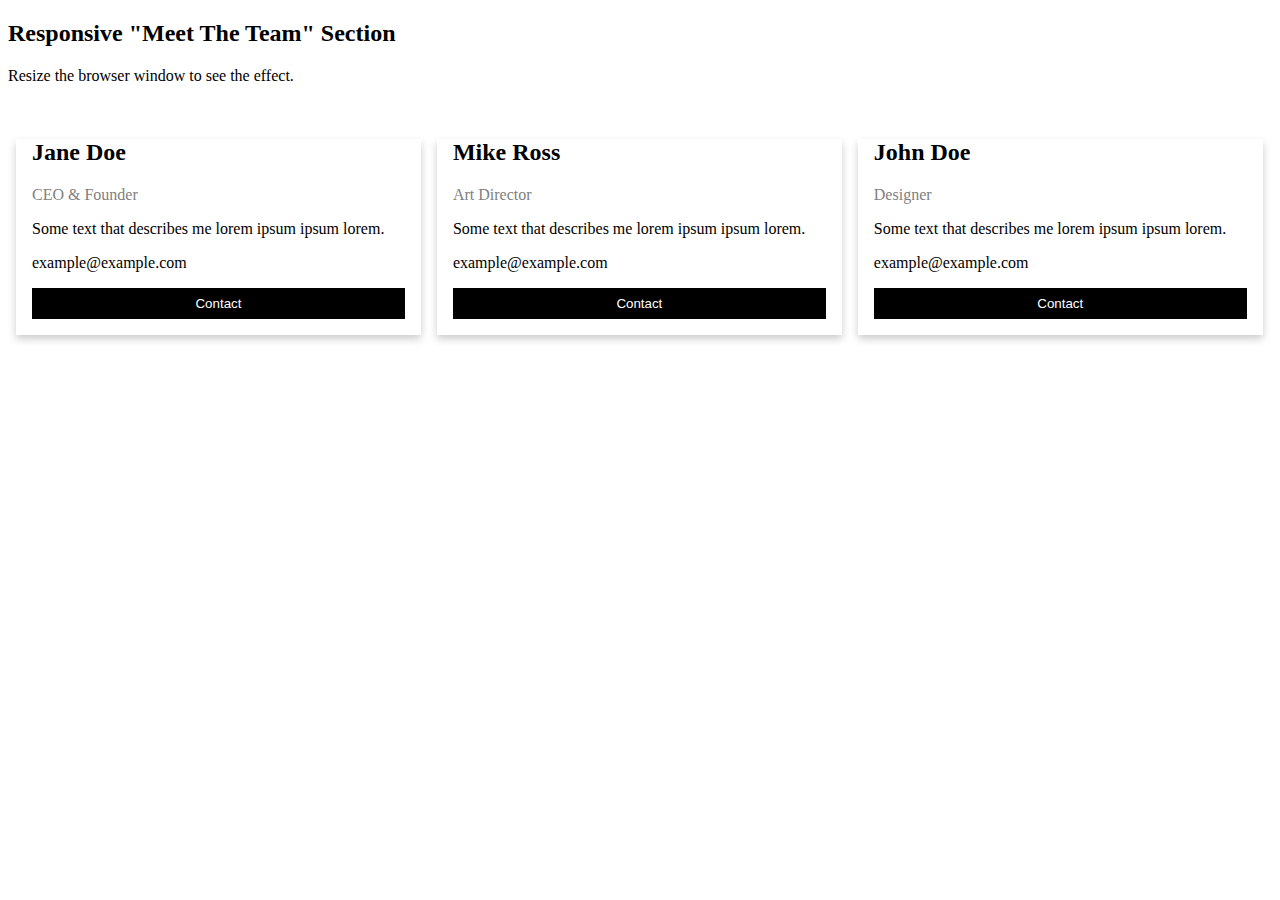
==== index.html @ ea763346 "Update index.html" ====
<!DOCTYPE html>
<html>
<head>
<meta name="viewport" content="width=device-width, initial-scale=1">
<style>
html {
  box-sizing: border-box;
}

*, *:before, *:after {
  box-sizing: inherit;
}

.column {
  float: left;
  width: 33.3%;
  margin-bottom: 16px;
  padding: 0 8px;
}

@media screen and (max-width: 650px) {
  .column {
    width: 100%;
    display: block;
  }
}

.card {
  box-shadow: 0 4px 8px 0 rgba(0, 0, 0, 0.2);
}

.container {
  padding: 0 16px;
}

.container::after, .row::after {
  content: "";
  clear: both;
  display: table;
}

.title {
  color: grey;
}

.button {
  border: none;
  outline: 0;
  display: inline-block;
  padding: 8px;
  color: white;
  background-color: #000;
  text-align: center;
  cursor: pointer;
  width: 100%;
}

.button:hover {
  background-color: #555;
}
</style>
</head>
<body>

<h2>Responsive "Meet The Team" Section</h2>
<p>Resize the browser window to see the effect.</p>
<br>

<div class="row">
  <div class="column">
    <div class="card">
      <div class="container">
        <h2>Jane Doe</h2>
        <p class="title">CEO & Founder</p>
        <p>Some text that describes me lorem ipsum ipsum lorem.</p>
        <p>example@example.com</p>
        <p><button class="button">Contact</button></p>
      </div>
    </div>
  </div>

  <div class="column">
    <div class="card">
      <div class="container">
        <h2>Mike Ross</h2>
        <p class="title">Art Director</p>
        <p>Some text that describes me lorem ipsum ipsum lorem.</p>
        <p>example@example.com</p>
        <p><button class="button">Contact</button></p>
      </div>
    </div>
  </div>
  
  <div class="column">
    <div class="card">
      <div class="container">
        <h2>John Doe</h2>
        <p class="title">Designer</p>
        <p>Some text that describes me lorem ipsum ipsum lorem.</p>
        <p>example@example.com</p>
        <p><button class="button">Contact</button></p>
      </div>
    </div>
  </div>
</div>

</body>
</html>
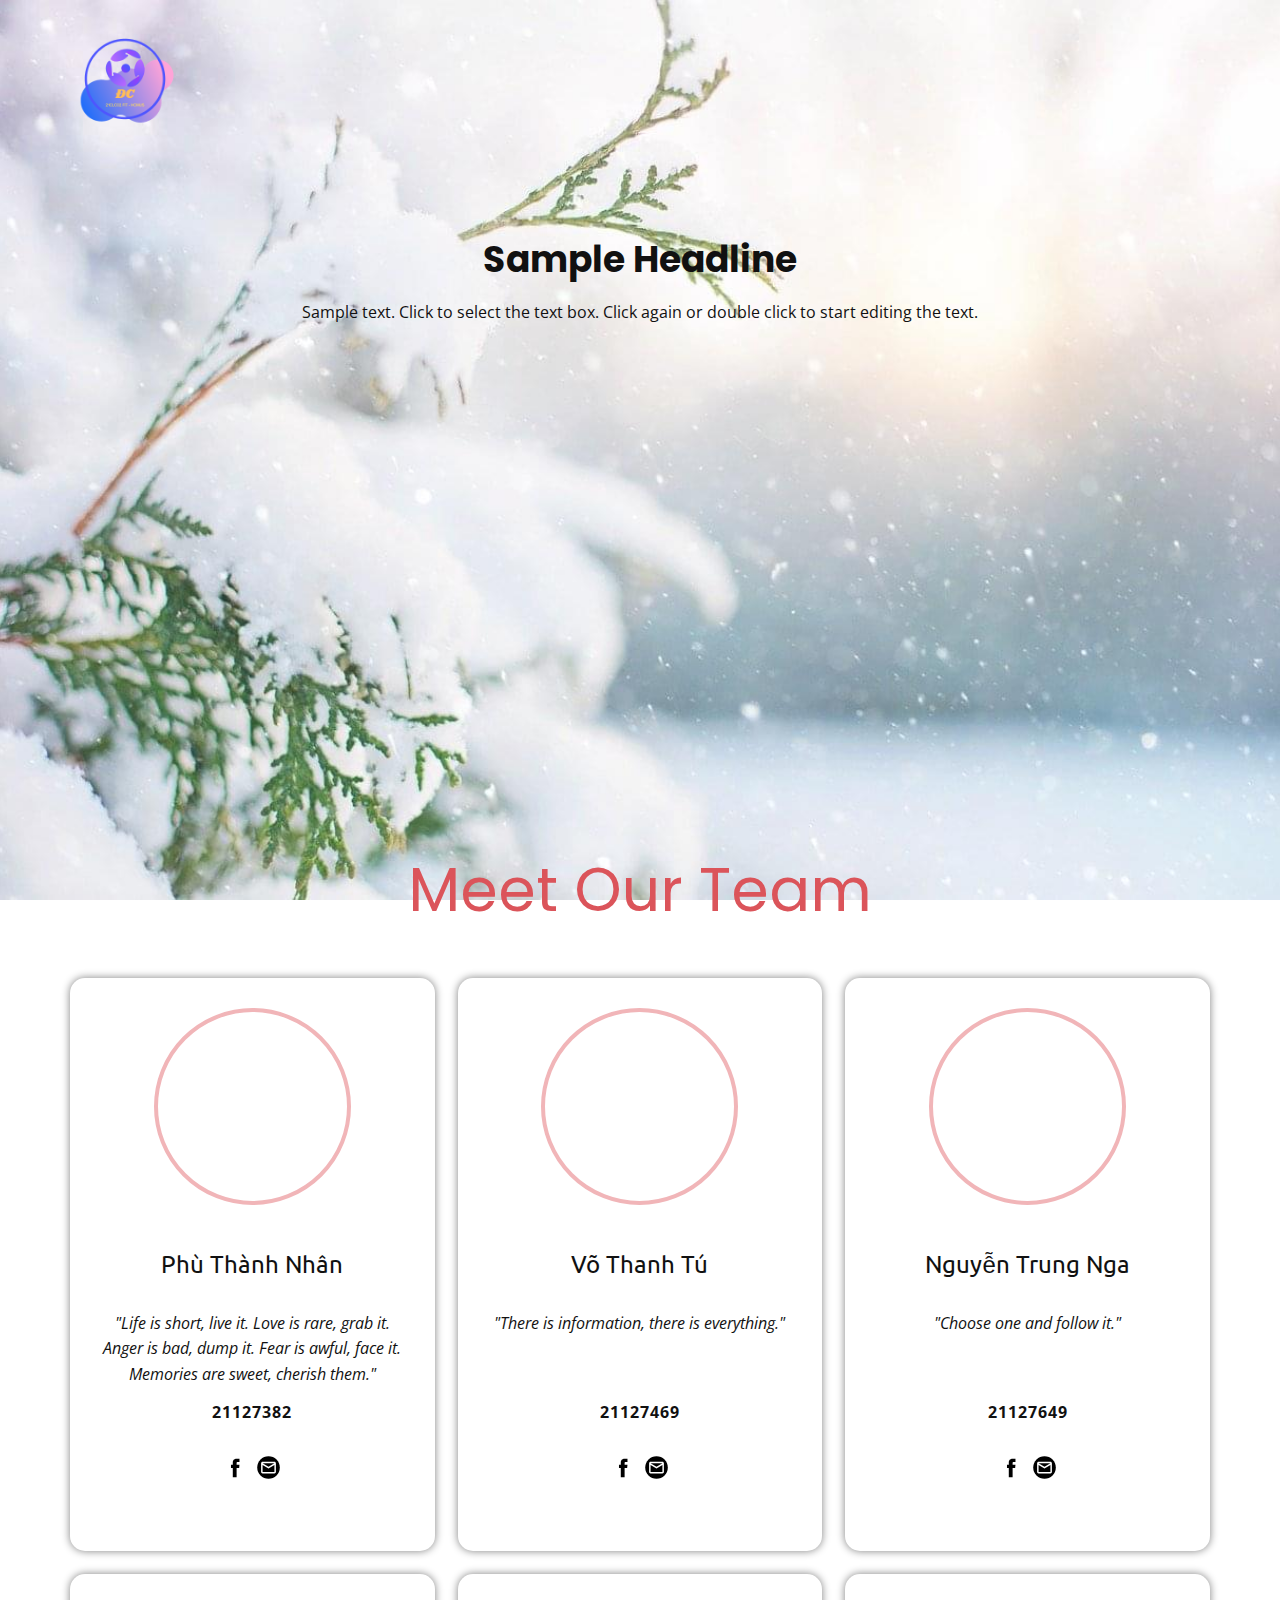
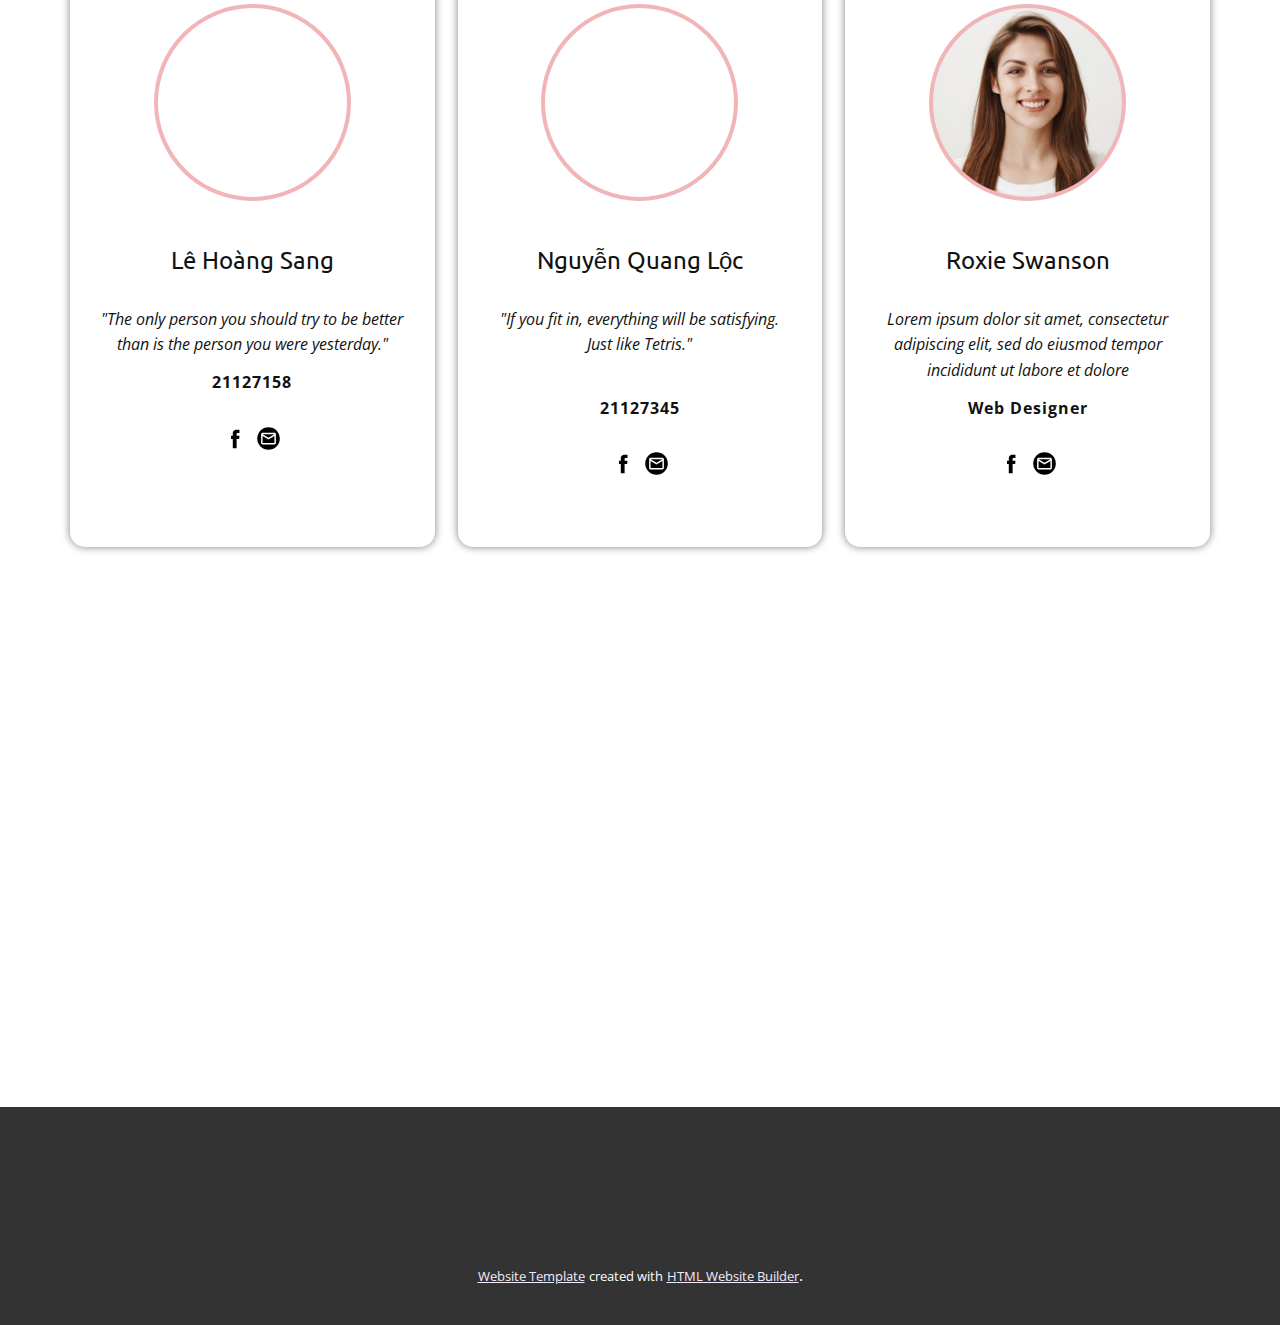
==== commit fc7b16d6: "Update index.html" ====
--- a/index.html
+++ b/index.html
@@ -1,108 +1,184 @@
 <!DOCTYPE html>
-<html>
-<head>
-<meta name="viewport" content="width=device-width, initial-scale=1">
-<style>
-html {
-  box-sizing: border-box;
-}
-
-*, *:before, *:after {
-  box-sizing: inherit;
-}
-
-.column {
-  float: left;
-  width: 33.3%;
-  margin-bottom: 16px;
-  padding: 0 8px;
-}
-
-@media screen and (max-width: 650px) {
-  .column {
-    width: 100%;
-    display: block;
-  }
-}
-
-.card {
-  box-shadow: 0 4px 8px 0 rgba(0, 0, 0, 0.2);
-}
-
-.container {
-  padding: 0 16px;
-}
-
-.container::after, .row::after {
-  content: "";
-  clear: both;
-  display: table;
-}
-
-.title {
-  color: grey;
-}
-
-.button {
-  border: none;
-  outline: 0;
-  display: inline-block;
-  padding: 8px;
-  color: white;
-  background-color: #000;
-  text-align: center;
-  cursor: pointer;
-  width: 100%;
-}
-
-.button:hover {
-  background-color: #555;
-}
-</style>
-</head>
-<body>
-
-<h2>Responsive "Meet The Team" Section</h2>
-<p>Resize the browser window to see the effect.</p>
-<br>
-
-<div class="row">
-  <div class="column">
-    <div class="card">
-      <div class="container">
-        <h2>Jane Doe</h2>
-        <p class="title">CEO & Founder</p>
-        <p>Some text that describes me lorem ipsum ipsum lorem.</p>
-        <p>example@example.com</p>
-        <p><button class="button">Contact</button></p>
+<html style="font-size: 16px;">
+  <head>
+    <meta name="viewport" content="width=device-width, initial-scale=1.0">
+    <meta charset="utf-8">
+    <meta name="keywords" content="Meet Our Team">
+    <meta name="description" content="">
+    <meta name="page_type" content="np-template-header-footer-from-plugin">
+    <title>Nhóm Đa Cảm</title>
+    <link rel="stylesheet" href="nicepage.css" media="screen">
+<link rel="stylesheet" href="Page-2.css" media="screen">
+    <script class="u-script" type="text/javascript" src="jquery-1.9.1.min.js" defer=""></script>
+    <script class="u-script" type="text/javascript" src="nicepage.js" defer=""></script>
+    <meta name="generator" content="Nicepage 4.1.6, nicepage.com">
+    <link id="u-theme-google-font" rel="stylesheet" href="https://fonts.googleapis.com/css?family=Open+Sans:300,300i,400,400i,600,600i,700,700i,800,800i|Poppins:100,100i,200,200i,300,300i,400,400i,500,500i,600,600i,700,700i,800,800i,900,900i">
+    <link id="u-page-google-font" rel="stylesheet" href="https://fonts.googleapis.com/css?family=Ubuntu:300,300i,400,400i,500,500i,700,700i">
+    
+    
+    
+    
+    <script type="application/ld+json">{
+		"@context": "http://schema.org",
+		"@type": "Organization",
+		"name": "",
+		"logo": "images/DaCamtrongsuot.png"
+}</script>
+    <meta name="theme-color" content="#803bec">
+    <meta property="og:title" content="Page 2">
+    <meta property="og:type" content="website">
+  </head>
+  <body data-home-page="https://website1104960.nicepage.io/Page-2.html?version=62737a6f-23c8-4770-828e-eab4aa3a3356" data-home-page-title="Page 2" class="u-body u-image" style="background-position: 50% 50%; background-image: url(&quot;images/g905675988dc49c404f657ac7423b55f14629bac2f06f8e1ab656ffeed93eca6e0b6860d863c056c8865836d51a71ae91281ea096c474bc6b71fc611bd835c069_1280.jpg&quot;);"><header class="u-clearfix u-header u-header" id="sec-8624"><div class="u-clearfix u-sheet u-sheet-1">
+        <a href="https://nicepage.com" class="u-image u-logo u-image-1" data-image-width="500" data-image-height="500">
+          <img src="images/DaCamtrongsuot.png" class="u-logo-image u-logo-image-1">
+        </a>
+      </div></header>
+    <section class="u-align-center u-clearfix u-section-1" id="sec-6c9a">
+      <div class="u-clearfix u-sheet u-valign-middle u-sheet-1">
+        <h2 class="u-text u-text-default u-text-1">Sample Headline</h2>
+        <p class="u-text u-text-2">Sample text. Click to select the text box. Click again or double click to start editing the text.</p>
+        <div class="u-video u-video-1">
+          <div class="embed-responsive embed-responsive-1">
+            <iframe style="position: absolute;top: 0;left: 0;width: 100%;height: 100%;" class="embed-responsive-item" src="https://www.youtube.com/embed/L-hm3S1aSnI?mute=0&amp;showinfo=0&amp;controls=0&amp;start=0" frameborder="0" allowfullscreen=""></iframe>
+          </div>
+        </div>
       </div>
-    </div>
-  </div>
-
-  <div class="column">
-    <div class="card">
-      <div class="container">
-        <h2>Mike Ross</h2>
-        <p class="title">Art Director</p>
-        <p>Some text that describes me lorem ipsum ipsum lorem.</p>
-        <p>example@example.com</p>
-        <p><button class="button">Contact</button></p>
+    </section>
+    <section class="u-align-center u-clearfix u-section-2" id="carousel_01be">
+      <div class="u-clearfix u-sheet u-sheet-1">
+        <h1 class="u-text u-text-default u-text-palette-2-base u-text-1">Meet Our Team</h1>
+        <div class="u-expanded-width u-list u-list-1">
+          <div class="u-repeater u-repeater-1">
+            <div class="u-align-center u-container-style u-list-item u-radius-15 u-repeater-item u-shape-round u-white u-list-item-1">
+              <div class="u-container-layout u-similar-container u-container-layout-1">
+                <div class="u-border-4 u-border-palette-2-light-2 u-image u-image-circle u-preserve-proportions u-image-1" alt="" data-image-width="176" data-image-height="208"></div>
+                <h4 class="u-custom-font u-font-ubuntu u-text u-text-default u-text-2">Phù Thành Nhân</h4>
+                <p class="u-text u-text-body-color u-text-3"> "Life is short, live it. Love is rare, grab it. Anger is bad, dump it. Fear is awful, face it. Memories are sweet, cherish them."</p>
+                <p class="u-text u-text-default u-text-4"> 21127382</p>
+                <div class="u-social-icons u-spacing-10 u-social-icons-1">
+                  <a class="u-social-url" title="facebook" target="_blank" href="https://www.facebook.com/nhan.phu.35912"><span class="u-icon u-social-facebook u-social-icon u-text-black u-icon-1"><svg class="u-svg-link" preserveAspectRatio="xMidYMin slice" viewBox="0 0 112 112" style=""><use xlink:href="#svg-3d33"></use></svg><svg class="u-svg-content" viewBox="0 0 112 112" x="0" y="0" id="svg-3d33"><path fill="currentColor" d="M75.5,28.8H65.4c-1.5,0-4,0.9-4,4.3v9.4h13.9l-1.5,15.8H61.4v45.1H42.8V58.3h-8.8V42.4h8.8V32.2
+c0-7.4,3.4-18.8,18.8-18.8h13.8v15.4H75.5z"></path></svg></span>
+                  </a>
+                  <a class="u-social-url" target="_blank" data-type="Email" title="Email" href="mailto:21127382@student.hcmus.edu.vn"><span class="u-icon u-social-email u-social-icon u-text-black u-icon-2"><svg class="u-svg-link" preserveAspectRatio="xMidYMin slice" viewBox="0 0 112 112" style=""><use xlink:href="#svg-8b8d"></use></svg><svg class="u-svg-content" viewBox="0 0 112 112" x="0" y="0" id="svg-8b8d"><circle fill="currentColor" cx="56.1" cy="56.1" r="55"></circle><path id="path3864" fill="#FFFFFF" d="M27.2,28h57.6c4,0,7.2,3.2,7.2,7.2l0,0v42.7c0,3.9-3.2,7.2-7.2,7.2l0,0H27.2
+	c-4,0-7.2-3.2-7.2-7.2V35.2C20,31.1,23.2,28,27.2,28 M56,52.9l28.8-17.8H27.2L56,52.9 M27.2,77.7h57.6V43.5L56,61.3L27.2,43.5V77.7z
+	"></path></svg></span>
+                  </a>
+                </div>
+              </div>
+            </div>
+            <div class="u-align-center u-container-style u-list-item u-radius-15 u-repeater-item u-shape-round u-white u-list-item-2">
+              <div class="u-container-layout u-similar-container u-container-layout-2">
+                <div class="u-border-4 u-border-palette-2-light-2 u-image u-image-circle u-preserve-proportions u-image-2" alt="" data-image-width="208" data-image-height="208"></div>
+                <h4 class="u-custom-font u-font-ubuntu u-text u-text-default u-text-5">Võ Thanh Tú</h4>
+                <p class="u-text u-text-body-color u-text-6"> "There is information, there is everything."<br>
+                  <br>
+                  <br>
+                </p>
+                <p class="u-text u-text-default u-text-7">21127469</p>
+                <div class="u-social-icons u-spacing-10 u-social-icons-2">
+                  <a class="u-social-url" title="facebook" target="_blank" href="https://www.facebook.com/thanhtuvo135"><span class="u-icon u-social-facebook u-social-icon u-text-black"><svg class="u-svg-link" preserveAspectRatio="xMidYMin slice" viewBox="0 0 112 112" style=""><use xlink:href="#svg-5f94"></use></svg><svg class="u-svg-content" viewBox="0 0 112 112" x="0" y="0" id="svg-5f94"><path fill="currentColor" d="M75.5,28.8H65.4c-1.5,0-4,0.9-4,4.3v9.4h13.9l-1.5,15.8H61.4v45.1H42.8V58.3h-8.8V42.4h8.8V32.2
+c0-7.4,3.4-18.8,18.8-18.8h13.8v15.4H75.5z"></path></svg></span>
+                  </a>
+                  <a class="u-social-url" target="_blank" data-type="Email" title="Email" href="mailto:21127469@student.hcmus.edu.vn"><span class="u-icon u-social-email u-social-icon u-text-black u-icon-4"><svg class="u-svg-link" preserveAspectRatio="xMidYMin slice" viewBox="0 0 112 112" style=""><use xlink:href="#svg-8b8d"></use></svg><svg class="u-svg-content" viewBox="0 0 112 112" x="0" y="0" id="svg-8b8d"><circle fill="currentColor" cx="56.1" cy="56.1" r="55"></circle><path id="path3864" fill="#FFFFFF" d="M27.2,28h57.6c4,0,7.2,3.2,7.2,7.2l0,0v42.7c0,3.9-3.2,7.2-7.2,7.2l0,0H27.2
+	c-4,0-7.2-3.2-7.2-7.2V35.2C20,31.1,23.2,28,27.2,28 M56,52.9l28.8-17.8H27.2L56,52.9 M27.2,77.7h57.6V43.5L56,61.3L27.2,43.5V77.7z
+	"></path></svg></span>
+                  </a>
+                </div>
+              </div>
+            </div>
+            <div class="u-align-center u-container-style u-list-item u-radius-15 u-repeater-item u-shape-round u-white u-list-item-3">
+              <div class="u-container-layout u-similar-container u-container-layout-3">
+                <div class="u-border-4 u-border-palette-2-light-2 u-image u-image-circle u-preserve-proportions u-image-3" alt="" data-image-width="208" data-image-height="208"></div>
+                <h4 class="u-custom-font u-font-ubuntu u-text u-text-default u-text-8">Nguyễn Trung Nga</h4>
+                <p class="u-text u-text-body-color u-text-9"> "Choose one and follow it."<br>
+                  <br>
+                  <br>
+                </p>
+                <p class="u-text u-text-default u-text-10"> 21127649</p>
+                <div class="u-social-icons u-spacing-10 u-social-icons-3">
+                  <a class="u-social-url" title="facebook" target="_blank" href="https://www.facebook.com/chamtrangtrennenden"><span class="u-icon u-social-facebook u-social-icon u-text-black u-icon-5"><svg class="u-svg-link" preserveAspectRatio="xMidYMin slice" viewBox="0 0 112 112" style=""><use xlink:href="#svg-465b"></use></svg><svg class="u-svg-content" viewBox="0 0 112 112" x="0" y="0" id="svg-465b"><path fill="currentColor" d="M75.5,28.8H65.4c-1.5,0-4,0.9-4,4.3v9.4h13.9l-1.5,15.8H61.4v45.1H42.8V58.3h-8.8V42.4h8.8V32.2
+c0-7.4,3.4-18.8,18.8-18.8h13.8v15.4H75.5z"></path></svg></span>
+                  </a>
+                  <a class="u-social-url" target="_blank" data-type="Email" title="Email" href="mailto:21127649@student.hcmus.edu.vn"><span class="u-icon u-social-email u-social-icon u-text-black u-icon-6"><svg class="u-svg-link" preserveAspectRatio="xMidYMin slice" viewBox="0 0 112 112" style=""><use xlink:href="#svg-8b8d"></use></svg><svg class="u-svg-content" viewBox="0 0 112 112" x="0" y="0" id="svg-8b8d"><circle fill="currentColor" cx="56.1" cy="56.1" r="55"></circle><path id="path3864" fill="#FFFFFF" d="M27.2,28h57.6c4,0,7.2,3.2,7.2,7.2l0,0v42.7c0,3.9-3.2,7.2-7.2,7.2l0,0H27.2
+	c-4,0-7.2-3.2-7.2-7.2V35.2C20,31.1,23.2,28,27.2,28 M56,52.9l28.8-17.8H27.2L56,52.9 M27.2,77.7h57.6V43.5L56,61.3L27.2,43.5V77.7z
+	"></path></svg></span>
+                  </a>
+                </div>
+              </div>
+            </div>
+            <div class="u-align-center u-container-style u-list-item u-radius-15 u-repeater-item u-shape-round u-white u-list-item-4">
+              <div class="u-container-layout u-similar-container u-container-layout-4">
+                <div class="u-border-4 u-border-palette-2-light-2 u-image u-image-circle u-preserve-proportions u-image-4" alt="" data-image-width="3507" data-image-height="5260"></div>
+                <h4 class="u-custom-font u-font-ubuntu u-text u-text-default u-text-11">Lê Hoàng Sang</h4>
+                <p class="u-text u-text-body-color u-text-12"> "The only person you should try to be better than is the person you were yesterday."</p>
+                <p class="u-text u-text-default u-text-13"> 21127158</p>
+                <div class="u-social-icons u-spacing-10 u-social-icons-4">
+                  <a class="u-social-url" title="facebook" target="_blank" href="https://www.facebook.com/lhs.64"><span class="u-icon u-social-facebook u-social-icon u-text-black u-icon-7"><svg class="u-svg-link" preserveAspectRatio="xMidYMin slice" viewBox="0 0 112 112" style=""><use xlink:href="#svg-2437"></use></svg><svg class="u-svg-content" viewBox="0 0 112 112" x="0" y="0" id="svg-2437"><path fill="currentColor" d="M75.5,28.8H65.4c-1.5,0-4,0.9-4,4.3v9.4h13.9l-1.5,15.8H61.4v45.1H42.8V58.3h-8.8V42.4h8.8V32.2
+c0-7.4,3.4-18.8,18.8-18.8h13.8v15.4H75.5z"></path></svg></span>
+                  </a>
+                  <a class="u-social-url" target="_blank" data-type="Email" title="Email" href="mailto:21127158@student.hcmus.edu.vn"><span class="u-icon u-social-email u-social-icon u-text-black u-icon-8"><svg class="u-svg-link" preserveAspectRatio="xMidYMin slice" viewBox="0 0 112 112" style=""><use xlink:href="#svg-8b8d"></use></svg><svg class="u-svg-content" viewBox="0 0 112 112" x="0" y="0" id="svg-8b8d"><circle fill="currentColor" cx="56.1" cy="56.1" r="55"></circle><path id="path3864" fill="#FFFFFF" d="M27.2,28h57.6c4,0,7.2,3.2,7.2,7.2l0,0v42.7c0,3.9-3.2,7.2-7.2,7.2l0,0H27.2
+	c-4,0-7.2-3.2-7.2-7.2V35.2C20,31.1,23.2,28,27.2,28 M56,52.9l28.8-17.8H27.2L56,52.9 M27.2,77.7h57.6V43.5L56,61.3L27.2,43.5V77.7z
+	"></path></svg></span>
+                  </a>
+                </div>
+              </div>
+            </div>
+            <div class="u-align-center u-container-style u-list-item u-radius-15 u-repeater-item u-shape-round u-white u-list-item-5">
+              <div class="u-container-layout u-similar-container u-container-layout-5">
+                <div class="u-border-4 u-border-palette-2-light-2 u-image u-image-circle u-preserve-proportions u-image-5" alt="" data-image-width="208" data-image-height="208"></div>
+                <h4 class="u-custom-font u-font-ubuntu u-text u-text-default u-text-14">Nguyễn Quang Lộc</h4>
+                <p class="u-text u-text-body-color u-text-15"> "If you fit in, everything will be satisfying. Just like Tetris."<br>
+                  <br>
+                </p>
+                <p class="u-text u-text-default u-text-16"> 21127345</p>
+                <div class="u-social-icons u-spacing-10 u-social-icons-5">
+                  <a class="u-social-url" title="facebook" target="_blank" href="https://www.facebook.com/profile.php?id=100008069742162"><span class="u-icon u-social-facebook u-social-icon u-text-black u-icon-9"><svg class="u-svg-link" preserveAspectRatio="xMidYMin slice" viewBox="0 0 112 112" style=""><use xlink:href="#svg-2437"></use></svg><svg class="u-svg-content" viewBox="0 0 112 112" x="0" y="0" id="svg-2437"><path fill="currentColor" d="M75.5,28.8H65.4c-1.5,0-4,0.9-4,4.3v9.4h13.9l-1.5,15.8H61.4v45.1H42.8V58.3h-8.8V42.4h8.8V32.2
+c0-7.4,3.4-18.8,18.8-18.8h13.8v15.4H75.5z"></path></svg></span>
+                  </a>
+                  <a class="u-social-url" target="_blank" data-type="Email" title="Email" href="mailto:21127345@student.hcmus.edu.vn"><span class="u-icon u-social-email u-social-icon u-text-black u-icon-10"><svg class="u-svg-link" preserveAspectRatio="xMidYMin slice" viewBox="0 0 112 112" style=""><use xlink:href="#svg-8b8d"></use></svg><svg class="u-svg-content" viewBox="0 0 112 112" x="0" y="0" id="svg-8b8d"><circle fill="currentColor" cx="56.1" cy="56.1" r="55"></circle><path id="path3864" fill="#FFFFFF" d="M27.2,28h57.6c4,0,7.2,3.2,7.2,7.2l0,0v42.7c0,3.9-3.2,7.2-7.2,7.2l0,0H27.2
+	c-4,0-7.2-3.2-7.2-7.2V35.2C20,31.1,23.2,28,27.2,28 M56,52.9l28.8-17.8H27.2L56,52.9 M27.2,77.7h57.6V43.5L56,61.3L27.2,43.5V77.7z
+	"></path></svg></span>
+                  </a>
+                </div>
+              </div>
+            </div>
+            <div class="u-align-center u-container-style u-list-item u-radius-15 u-repeater-item u-shape-round u-white u-list-item-6">
+              <div class="u-container-layout u-similar-container u-container-layout-6">
+                <div class="u-border-4 u-border-palette-2-light-2 u-image u-image-circle u-preserve-proportions u-image-6" alt="" data-image-width="626" data-image-height="417"></div>
+                <h4 class="u-custom-font u-font-ubuntu u-text u-text-default u-text-17"> Roxie Swanson</h4>
+                <p class="u-text u-text-body-color u-text-18">Lorem ipsum dolor sit amet, consectetur adipiscing elit, sed do eiusmod tempor incididunt ut labore et dolore</p>
+                <p class="u-text u-text-default u-text-19">Web Designer</p>
+                <div class="u-social-icons u-spacing-10 u-social-icons-6">
+                  <a class="u-social-url" title="facebook" target="_blank" href="https://facebook.com/name"><span class="u-icon u-social-facebook u-social-icon u-text-black u-icon-11"><svg class="u-svg-link" preserveAspectRatio="xMidYMin slice" viewBox="0 0 112 112" style=""><use xlink:href="#svg-2437"></use></svg><svg class="u-svg-content" viewBox="0 0 112 112" x="0" y="0" id="svg-2437"><path fill="currentColor" d="M75.5,28.8H65.4c-1.5,0-4,0.9-4,4.3v9.4h13.9l-1.5,15.8H61.4v45.1H42.8V58.3h-8.8V42.4h8.8V32.2
+c0-7.4,3.4-18.8,18.8-18.8h13.8v15.4H75.5z"></path></svg></span>
+                  </a>
+                  <a class="u-social-url" target="_blank" data-type="Email" title="Email" href=""><span class="u-icon u-social-email u-social-icon u-text-black u-icon-12"><svg class="u-svg-link" preserveAspectRatio="xMidYMin slice" viewBox="0 0 112 112" style=""><use xlink:href="#svg-8b8d"></use></svg><svg class="u-svg-content" viewBox="0 0 112 112" x="0" y="0" id="svg-8b8d"><circle fill="currentColor" cx="56.1" cy="56.1" r="55"></circle><path id="path3864" fill="#FFFFFF" d="M27.2,28h57.6c4,0,7.2,3.2,7.2,7.2l0,0v42.7c0,3.9-3.2,7.2-7.2,7.2l0,0H27.2
+	c-4,0-7.2-3.2-7.2-7.2V35.2C20,31.1,23.2,28,27.2,28 M56,52.9l28.8-17.8H27.2L56,52.9 M27.2,77.7h57.6V43.5L56,61.3L27.2,43.5V77.7z
+	"></path></svg></span>
+                  </a>
+                </div>
+              </div>
+            </div>
+          </div>
+        </div>
       </div>
-    </div>
-  </div>
-  
-  <div class="column">
-    <div class="card">
-      <div class="container">
-        <h2>John Doe</h2>
-        <p class="title">Designer</p>
-        <p>Some text that describes me lorem ipsum ipsum lorem.</p>
-        <p>example@example.com</p>
-        <p><button class="button">Contact</button></p>
-      </div>
-    </div>
-  </div>
-</div>
-
-</body>
-</html>
+    </section>
+    <section class="u-clearfix u-section-3" id="sec-a55c">
+      <div class="u-clearfix u-sheet u-sheet-1"></div>
+    </section>
+    
+    
+    <footer class="u-align-center u-clearfix u-footer u-grey-80 u-footer" id="sec-a418"><div class="u-align-left u-clearfix u-sheet u-sheet-1"></div></footer>
+    <section class="u-backlink u-clearfix u-grey-80">
+      <a class="u-link" href="https://nicepage.com/website-templates" target="_blank">
+        <span>Website Template</span>
+      </a>
+      <p class="u-text">
+        <span>created with</span>
+      </p>
+      <a class="u-link" href="https://nicepage.com/html-website-builder" target="_blank">
+        <span>HTML Website Builder</span>
+      </a>. 
+    </section>
+  </body>
+</html>--- a/nicepage.css
+++ b/nicepage.css
@@ -0,0 +1,35437 @@
+/*begin-commonstyles library*//*!
+ * froala_editor v4.0.6 (https://www.froala.com/wysiwyg-editor)
+ * License https://froala.com/wysiwyg-editor/terms/
+ * Copyright 2014-2021 Froala Labs
+ */
+
+.fr-clearfix::after {
+  clear: both;
+  display: block;
+  content: "";
+  height: 0; }
+
+.fr-hide-by-clipping {
+  position: absolute;
+  width: 1px;
+  height: 1px;
+  padding: 0;
+  margin: -1px;
+  overflow: hidden;
+  clip: rect(0, 0, 0, 0);
+  border: 0; }
+
+.fr-view img.fr-rounded, .fr-view .fr-img-caption.fr-rounded img {
+  border-radius: 10px;
+  -moz-border-radius: 10px;
+  -webkit-border-radius: 10px;
+  -moz-background-clip: padding;
+  -webkit-background-clip: padding-box;
+  background-clip: padding-box; }
+
+.fr-view img.fr-shadow, .fr-view .fr-img-caption.fr-shadow img {
+  -webkit-box-shadow: 10px 10px 5px 0px #cccccc;
+  -moz-box-shadow: 10px 10px 5px 0px #cccccc;
+  box-shadow: 10px 10px 5px 0px #cccccc; }
+
+.fr-view img.fr-bordered, .fr-view .fr-img-caption.fr-bordered img {
+  border: solid 5px #CCC; }
+
+.fr-view img.fr-bordered {
+  -webkit-box-sizing: content-box;
+  -moz-box-sizing: content-box;
+  box-sizing: content-box; }
+
+.fr-view .fr-img-caption.fr-bordered img {
+  -webkit-box-sizing: border-box;
+  -moz-box-sizing: border-box;
+  box-sizing: border-box; }
+
+.fr-view {
+  word-wrap: break-word; }
+  .fr-view span[style~="color:"] a {
+    color: inherit; }
+  .fr-view strong {
+    font-weight: 700; }
+  .fr-view table[border='0'] td:not([class]), .fr-view table[border='0'] th:not([class]), .fr-view table[border='0'] td[class=""], .fr-view table[border='0'] th[class=""] {
+    border-width: 0px; }
+  .fr-view table {
+    border: none;
+    border-collapse: collapse;
+    empty-cells: show;
+    max-width: 100%; }
+    .fr-view table td {
+      min-width: 5px; }
+    .fr-view table.fr-dashed-borders td, .fr-view table.fr-dashed-borders th {
+      border-style: dashed; }
+    .fr-view table.fr-alternate-rows tbody tr:nth-child(2n) {
+      background: whitesmoke; }
+    .fr-view table td, .fr-view table th {
+      border: 1px solid #DDD; }
+      .fr-view table td:empty, .fr-view table th:empty {
+        height: 20px; }
+      .fr-view table td.fr-highlighted, .fr-view table th.fr-highlighted {
+        border: 1px double red; }
+      .fr-view table td.fr-thick, .fr-view table th.fr-thick {
+        border-width: 2px; }
+    .fr-view table th {
+      background: #ececec; }
+  .fr-view hr {
+    clear: both;
+    user-select: none;
+    -o-user-select: none;
+    -moz-user-select: none;
+    -khtml-user-select: none;
+    -webkit-user-select: none;
+    -ms-user-select: none;
+    break-after: always;
+    page-break-after: always; }
+  .fr-view .fr-file {
+    position: relative; }
+    .fr-view .fr-file::after {
+      position: relative;
+      content: "\1F4CE";
+      font-weight: normal; }
+  .fr-view pre {
+    white-space: pre-wrap;
+    word-wrap: break-word;
+    overflow: visible; }
+/*  .fr-view[dir="rtl"] blockquote {
+    border-left: none;
+    border-right: solid 2px #5E35B1;
+    margin-right: 0;
+    padding-right: 5px;
+    padding-left: 0; }
+    .fr-view[dir="rtl"] blockquote blockquote {
+      border-color: #00BCD4; }
+      .fr-view[dir="rtl"] blockquote blockquote blockquote {
+        border-color: #43A047; }
+  .fr-view blockquote {
+    border-left: solid 2px #5E35B1;
+    margin-left: 0;
+    padding-left: 5px;
+    color: #5E35B1; }
+    .fr-view blockquote blockquote {
+      border-color: #00BCD4;
+      color: #00BCD4; }
+      .fr-view blockquote blockquote blockquote {
+        border-color: #43A047;
+        color: #43A047; } */
+  .fr-view span.fr-emoticon {
+    font-weight: normal;
+    font-family: "Apple Color Emoji","Segoe UI Emoji","NotoColorEmoji","Segoe UI Symbol","Android Emoji","EmojiSymbols";
+    display: inline;
+    line-height: 0; }
+    .fr-view span.fr-emoticon.fr-emoticon-img {
+      background-repeat: no-repeat !important;
+      font-size: inherit;
+      height: 1em;
+      width: 1em;
+      min-height: 20px;
+      min-width: 20px;
+      display: inline-block;
+      margin: -.1em .1em .1em;
+      line-height: 1;
+      vertical-align: middle; }
+  .fr-view .fr-text-gray {
+    color: #AAA !important; }
+  .fr-view .fr-text-bordered {
+    border-top: solid 1px #222;
+    border-bottom: solid 1px #222;
+    padding: 10px 0; }
+  .fr-view .fr-text-spaced {
+    letter-spacing: 1px; }
+  .fr-view .fr-text-uppercase {
+    text-transform: uppercase; }
+  .fr-view .fr-class-highlighted {
+    background-color: #ffff00; }
+  .fr-view .fr-class-code {
+    border-color: #cccccc;
+    border-radius: 2px;
+    -moz-border-radius: 2px;
+    -webkit-border-radius: 2px;
+    -moz-background-clip: padding;
+    -webkit-background-clip: padding-box;
+    background-clip: padding-box;
+    background: #f5f5f5;
+    padding: 10px;
+    font-family: "Courier New", Courier, monospace; }
+  .fr-view .fr-class-transparency {
+    opacity: 0.5; }
+  .fr-view img {
+    position: relative;
+    max-width: 100%; }
+    .fr-view img.fr-dib {
+      margin: 10px auto;
+      display: block;
+      float: none;
+      vertical-align: top; }
+      .fr-view img.fr-dib.fr-fil {
+        margin-left: 0;
+        text-align: left; }
+      .fr-view img.fr-dib.fr-fir {
+        margin-right: 0;
+        text-align: right; }
+    .fr-view img.fr-dii {
+      display: inline-block;
+      float: none;
+      vertical-align: bottom;
+      margin-left: 5px;
+      margin-right: 5px;
+      max-width: calc(100% - (2 * 5px)); }
+      .fr-view img.fr-dii.fr-fil {
+        float: left;
+        margin: 10px 15px 10px 0;
+        max-width: calc(100% - 5px); }
+      .fr-view img.fr-dii.fr-fir {
+        float: right;
+        margin: 10px 0 10px 15px;
+        max-width: calc(100% - 5px); }
+  .fr-view span.fr-img-caption {
+    position: relative;
+    max-width: 100%; }
+    .fr-view span.fr-img-caption.fr-dib {
+      margin: 5px auto;
+      display: block;
+      float: none;
+      vertical-align: top; }
+      .fr-view span.fr-img-caption.fr-dib.fr-fil {
+        margin-left: 0;
+        text-align: left; }
+      .fr-view span.fr-img-caption.fr-dib.fr-fir {
+        margin-right: 0;
+        text-align: right; }
+    .fr-view span.fr-img-caption.fr-dii {
+      display: inline-block;
+      float: none;
+      vertical-align: bottom;
+      margin-left: 5px;
+      margin-right: 5px;
+      max-width: calc(100% - (2 * 5px)); }
+      .fr-view span.fr-img-caption.fr-dii.fr-fil {
+        float: left;
+        margin: 5px 5px 5px 0;
+        max-width: calc(100% - 5px); }
+      .fr-view span.fr-img-caption.fr-dii.fr-fir {
+        float: right;
+        margin: 5px 0 5px 5px;
+        max-width: calc(100% - 5px); }
+  .fr-view .fr-video {
+    text-align: center;
+    position: relative; }
+    .fr-view .fr-video.fr-rv {
+      padding-bottom: 56.25%;
+      padding-top: 30px;
+      height: 0;
+      overflow: hidden; }
+      .fr-view .fr-video.fr-rv > iframe, .fr-view .fr-video.fr-rv object, .fr-view .fr-video.fr-rv embed {
+        position: absolute !important;
+        top: 0;
+        left: 0;
+        width: 100%;
+        height: 100%; }
+    .fr-view .fr-video > * {
+      -webkit-box-sizing: content-box;
+      -moz-box-sizing: content-box;
+      box-sizing: content-box;
+      max-width: 100%;
+      border: none; }
+    .fr-view .fr-video.fr-dvb {
+      display: block;
+      clear: both; }
+      .fr-view .fr-video.fr-dvb.fr-fvl {
+        text-align: left; }
+      .fr-view .fr-video.fr-dvb.fr-fvr {
+        text-align: right; }
+    .fr-view .fr-video.fr-dvi {
+      display: inline-block; }
+      .fr-view .fr-video.fr-dvi.fr-fvl {
+        float: left; }
+      .fr-view .fr-video.fr-dvi.fr-fvr {
+        float: right; }
+  .fr-view a.fr-strong {
+    font-weight: 700; }
+  .fr-view a.fr-green {
+    color: green; }
+  .fr-view .fr-img-caption {
+    text-align: center; }
+    .fr-view .fr-img-caption .fr-img-wrap {
+      padding: 0;
+      margin: auto;
+      text-align: center;
+      width: 100%; }
+      .fr-view .fr-img-caption .fr-img-wrap a {
+        display: block; }
+      .fr-view .fr-img-caption .fr-img-wrap img {
+        display: block;
+        margin: auto;
+        width: 100%; }
+      .fr-view .fr-img-caption .fr-img-wrap > span {
+        margin: auto;
+        display: block;
+        padding: 5px 5px 10px;
+        font-size: 14px;
+        font-weight: initial;
+        -webkit-box-sizing: border-box;
+        -moz-box-sizing: border-box;
+        box-sizing: border-box;
+        -webkit-opacity: 0.9;
+        -moz-opacity: 0.9;
+        opacity: 0.9;
+        -ms-filter: "progid:DXImageTransform.Microsoft.Alpha(Opacity=0)";
+        width: 100%;
+        text-align: center; }
+  .fr-view button.fr-rounded, .fr-view input.fr-rounded, .fr-view textarea.fr-rounded {
+    border-radius: 10px;
+    -moz-border-radius: 10px;
+    -webkit-border-radius: 10px;
+    -moz-background-clip: padding;
+    -webkit-background-clip: padding-box;
+    background-clip: padding-box; }
+  .fr-view button.fr-large, .fr-view input.fr-large, .fr-view textarea.fr-large {
+    font-size: 24px; }
+
+/**
+ * Image style.
+ */
+a.fr-view.fr-strong {
+  font-weight: 700; }
+a.fr-view.fr-green {
+  color: green; }
+
+/**
+ * Link style.
+ */
+img.fr-view {
+  position: relative;
+  max-width: 100%; }
+  img.fr-view.fr-dib {
+    margin: 5px auto;
+    display: block;
+    float: none;
+    vertical-align: top; }
+    img.fr-view.fr-dib.fr-fil {
+      margin-left: 0;
+      text-align: left; }
+    img.fr-view.fr-dib.fr-fir {
+      margin-right: 0;
+      text-align: right; }
+  img.fr-view.fr-dii {
+    display: inline-block;
+    float: none;
+    vertical-align: bottom;
+    margin-left: 5px;
+    margin-right: 5px;
+    max-width: calc(100% - (2 * 5px)); }
+    img.fr-view.fr-dii.fr-fil {
+      float: left;
+      margin: 5px 5px 5px 0;
+      max-width: calc(100% - 5px); }
+    img.fr-view.fr-dii.fr-fir {
+      float: right;
+      margin: 5px 0 5px 5px;
+      max-width: calc(100% - 5px); }
+
+span.fr-img-caption.fr-view {
+  position: relative;
+  max-width: 100%; }
+  span.fr-img-caption.fr-view.fr-dib {
+    margin: 5px auto;
+    display: block;
+    float: none;
+    vertical-align: top; }
+    span.fr-img-caption.fr-view.fr-dib.fr-fil {
+      margin-left: 0;
+      text-align: left; }
+    span.fr-img-caption.fr-view.fr-dib.fr-fir {
+      margin-right: 0;
+      text-align: right; }
+  span.fr-img-caption.fr-view.fr-dii {
+    display: inline-block;
+    float: none;
+    vertical-align: bottom;
+    margin-left: 5px;
+    margin-right: 5px;
+    max-width: calc(100% - (2 * 5px)); }
+    span.fr-img-caption.fr-view.fr-dii.fr-fil {
+      float: left;
+      margin: 5px 5px 5px 0;
+      max-width: calc(100% - 5px); }
+    span.fr-img-caption.fr-view.fr-dii.fr-fir {
+      float: right;
+      margin: 5px 0 5px 5px;
+      max-width: calc(100% - 5px); }
+/*end-commonstyles library*//*begin-commonstyles library*/@charset "UTF-8";
+
+/*!
+ * animate.css -http://daneden.me/animate
+ * Version - 3.7.0
+ * Licensed under the MIT license - http://opensource.org/licenses/MIT
+ *
+ * Copyright (c) 2018 Daniel Eden
+ */
+
+@-webkit-keyframes bounce {
+  from,
+  20%,
+  53%,
+  80%,
+  to {
+    -webkit-animation-timing-function: cubic-bezier(0.215, 0.61, 0.355, 1);
+    animation-timing-function: cubic-bezier(0.215, 0.61, 0.355, 1);
+    -webkit-transform: translate3d(0, 0, 0);
+    transform: translate3d(0, 0, 0);
+  }
+
+  40%,
+  43% {
+    -webkit-animation-timing-function: cubic-bezier(0.755, 0.05, 0.855, 0.06);
+    animation-timing-function: cubic-bezier(0.755, 0.05, 0.855, 0.06);
+    -webkit-transform: translate3d(0, -30px, 0);
+    transform: translate3d(0, -30px, 0);
+  }
+
+  70% {
+    -webkit-animation-timing-function: cubic-bezier(0.755, 0.05, 0.855, 0.06);
+    animation-timing-function: cubic-bezier(0.755, 0.05, 0.855, 0.06);
+    -webkit-transform: translate3d(0, -15px, 0);
+    transform: translate3d(0, -15px, 0);
+  }
+
+  90% {
+    -webkit-transform: translate3d(0, -4px, 0);
+    transform: translate3d(0, -4px, 0);
+  }
+}
+
+@keyframes bounce {
+  from,
+  20%,
+  53%,
+  80%,
+  to {
+    -webkit-animation-timing-function: cubic-bezier(0.215, 0.61, 0.355, 1);
+    animation-timing-function: cubic-bezier(0.215, 0.61, 0.355, 1);
+    -webkit-transform: translate3d(0, 0, 0);
+    transform: translate3d(0, 0, 0);
+  }
+
+  40%,
+  43% {
+    -webkit-animation-timing-function: cubic-bezier(0.755, 0.05, 0.855, 0.06);
+    animation-timing-function: cubic-bezier(0.755, 0.05, 0.855, 0.06);
+    -webkit-transform: translate3d(0, -30px, 0);
+    transform: translate3d(0, -30px, 0);
+  }
+
+  70% {
+    -webkit-animation-timing-function: cubic-bezier(0.755, 0.05, 0.855, 0.06);
+    animation-timing-function: cubic-bezier(0.755, 0.05, 0.855, 0.06);
+    -webkit-transform: translate3d(0, -15px, 0);
+    transform: translate3d(0, -15px, 0);
+  }
+
+  90% {
+    -webkit-transform: translate3d(0, -4px, 0);
+    transform: translate3d(0, -4px, 0);
+  }
+}
+
+.bounce {
+  -webkit-animation-name: bounce;
+  animation-name: bounce;
+  -webkit-transform-origin: center bottom;
+  transform-origin: center bottom;
+}
+
+@-webkit-keyframes flash {
+  from,
+  50%,
+  to {
+    opacity: 1;
+  }
+
+  25%,
+  75% {
+    opacity: 0;
+  }
+}
+
+@keyframes flash {
+  from,
+  50%,
+  to {
+    opacity: 1;
+  }
+
+  25%,
+  75% {
+    opacity: 0;
+  }
+}
+
+.flash {
+  -webkit-animation-name: flash;
+  animation-name: flash;
+}
+
+/* originally authored by Nick Pettit - https://github.com/nickpettit/glide */
+
+@-webkit-keyframes pulse {
+  from {
+    -webkit-transform: scale3d(1, 1, 1);
+    transform: scale3d(1, 1, 1);
+  }
+
+  50% {
+    -webkit-transform: scale3d(1.05, 1.05, 1.05);
+    transform: scale3d(1.05, 1.05, 1.05);
+  }
+
+  to {
+    -webkit-transform: scale3d(1, 1, 1);
+    transform: scale3d(1, 1, 1);
+  }
+}
+
+@keyframes pulse {
+  from {
+    -webkit-transform: scale3d(1, 1, 1);
+    transform: scale3d(1, 1, 1);
+  }
+
+  50% {
+    -webkit-transform: scale3d(1.05, 1.05, 1.05);
+    transform: scale3d(1.05, 1.05, 1.05);
+  }
+
+  to {
+    -webkit-transform: scale3d(1, 1, 1);
+    transform: scale3d(1, 1, 1);
+  }
+}
+
+.pulse {
+  -webkit-animation-name: pulse;
+  animation-name: pulse;
+}
+
+@-webkit-keyframes rubberBand {
+  from {
+    -webkit-transform: scale3d(1, 1, 1);
+    transform: scale3d(1, 1, 1);
+  }
+
+  30% {
+    -webkit-transform: scale3d(1.25, 0.75, 1);
+    transform: scale3d(1.25, 0.75, 1);
+  }
+
+  40% {
+    -webkit-transform: scale3d(0.75, 1.25, 1);
+    transform: scale3d(0.75, 1.25, 1);
+  }
+
+  50% {
+    -webkit-transform: scale3d(1.15, 0.85, 1);
+    transform: scale3d(1.15, 0.85, 1);
+  }
+
+  65% {
+    -webkit-transform: scale3d(0.95, 1.05, 1);
+    transform: scale3d(0.95, 1.05, 1);
+  }
+
+  75% {
+    -webkit-transform: scale3d(1.05, 0.95, 1);
+    transform: scale3d(1.05, 0.95, 1);
+  }
+
+  to {
+    -webkit-transform: scale3d(1, 1, 1);
+    transform: scale3d(1, 1, 1);
+  }
+}
+
+@keyframes rubberBand {
+  from {
+    -webkit-transform: scale3d(1, 1, 1);
+    transform: scale3d(1, 1, 1);
+  }
+
+  30% {
+    -webkit-transform: scale3d(1.25, 0.75, 1);
+    transform: scale3d(1.25, 0.75, 1);
+  }
+
+  40% {
+    -webkit-transform: scale3d(0.75, 1.25, 1);
+    transform: scale3d(0.75, 1.25, 1);
+  }
+
+  50% {
+    -webkit-transform: scale3d(1.15, 0.85, 1);
+    transform: scale3d(1.15, 0.85, 1);
+  }
+
+  65% {
+    -webkit-transform: scale3d(0.95, 1.05, 1);
+    transform: scale3d(0.95, 1.05, 1);
+  }
+
+  75% {
+    -webkit-transform: scale3d(1.05, 0.95, 1);
+    transform: scale3d(1.05, 0.95, 1);
+  }
+
+  to {
+    -webkit-transform: scale3d(1, 1, 1);
+    transform: scale3d(1, 1, 1);
+  }
+}
+
+.rubberBand {
+  -webkit-animation-name: rubberBand;
+  animation-name: rubberBand;
+}
+
+@-webkit-keyframes shake {
+  from,
+  to {
+    -webkit-transform: translate3d(0, 0, 0);
+    transform: translate3d(0, 0, 0);
+  }
+
+  10%,
+  30%,
+  50%,
+  70%,
+  90% {
+    -webkit-transform: translate3d(-10px, 0, 0);
+    transform: translate3d(-10px, 0, 0);
+  }
+
+  20%,
+  40%,
+  60%,
+  80% {
+    -webkit-transform: translate3d(10px, 0, 0);
+    transform: translate3d(10px, 0, 0);
+  }
+}
+
+@keyframes shake {
+  from,
+  to {
+    -webkit-transform: translate3d(0, 0, 0);
+    transform: translate3d(0, 0, 0);
+  }
+
+  10%,
+  30%,
+  50%,
+  70%,
+  90% {
+    -webkit-transform: translate3d(-10px, 0, 0);
+    transform: translate3d(-10px, 0, 0);
+  }
+
+  20%,
+  40%,
+  60%,
+  80% {
+    -webkit-transform: translate3d(10px, 0, 0);
+    transform: translate3d(10px, 0, 0);
+  }
+}
+
+.shake {
+  -webkit-animation-name: shake;
+  animation-name: shake;
+}
+
+@-webkit-keyframes headShake {
+  0% {
+    -webkit-transform: translateX(0);
+    transform: translateX(0);
+  }
+
+  6.5% {
+    -webkit-transform: translateX(-6px) rotateY(-9deg);
+    transform: translateX(-6px) rotateY(-9deg);
+  }
+
+  18.5% {
+    -webkit-transform: translateX(5px) rotateY(7deg);
+    transform: translateX(5px) rotateY(7deg);
+  }
+
+  31.5% {
+    -webkit-transform: translateX(-3px) rotateY(-5deg);
+    transform: translateX(-3px) rotateY(-5deg);
+  }
+
+  43.5% {
+    -webkit-transform: translateX(2px) rotateY(3deg);
+    transform: translateX(2px) rotateY(3deg);
+  }
+
+  50% {
+    -webkit-transform: translateX(0);
+    transform: translateX(0);
+  }
+}
+
+@keyframes headShake {
+  0% {
+    -webkit-transform: translateX(0);
+    transform: translateX(0);
+  }
+
+  6.5% {
+    -webkit-transform: translateX(-6px) rotateY(-9deg);
+    transform: translateX(-6px) rotateY(-9deg);
+  }
+
+  18.5% {
+    -webkit-transform: translateX(5px) rotateY(7deg);
+    transform: translateX(5px) rotateY(7deg);
+  }
+
+  31.5% {
+    -webkit-transform: translateX(-3px) rotateY(-5deg);
+    transform: translateX(-3px) rotateY(-5deg);
+  }
+
+  43.5% {
+    -webkit-transform: translateX(2px) rotateY(3deg);
+    transform: translateX(2px) rotateY(3deg);
+  }
+
+  50% {
+    -webkit-transform: translateX(0);
+    transform: translateX(0);
+  }
+}
+
+.headShake {
+  -webkit-animation-timing-function: ease-in-out;
+  animation-timing-function: ease-in-out;
+  -webkit-animation-name: headShake;
+  animation-name: headShake;
+}
+
+@-webkit-keyframes swing {
+  20% {
+    -webkit-transform: rotate3d(0, 0, 1, 15deg);
+    transform: rotate3d(0, 0, 1, 15deg);
+  }
+
+  40% {
+    -webkit-transform: rotate3d(0, 0, 1, -10deg);
+    transform: rotate3d(0, 0, 1, -10deg);
+  }
+
+  60% {
+    -webkit-transform: rotate3d(0, 0, 1, 5deg);
+    transform: rotate3d(0, 0, 1, 5deg);
+  }
+
+  80% {
+    -webkit-transform: rotate3d(0, 0, 1, -5deg);
+    transform: rotate3d(0, 0, 1, -5deg);
+  }
+
+  to {
+    -webkit-transform: rotate3d(0, 0, 1, 0deg);
+    transform: rotate3d(0, 0, 1, 0deg);
+  }
+}
+
+@keyframes swing {
+  20% {
+    -webkit-transform: rotate3d(0, 0, 1, 15deg);
+    transform: rotate3d(0, 0, 1, 15deg);
+  }
+
+  40% {
+    -webkit-transform: rotate3d(0, 0, 1, -10deg);
+    transform: rotate3d(0, 0, 1, -10deg);
+  }
+
+  60% {
+    -webkit-transform: rotate3d(0, 0, 1, 5deg);
+    transform: rotate3d(0, 0, 1, 5deg);
+  }
+
+  80% {
+    -webkit-transform: rotate3d(0, 0, 1, -5deg);
+    transform: rotate3d(0, 0, 1, -5deg);
+  }
+
+  to {
+    -webkit-transform: rotate3d(0, 0, 1, 0deg);
+    transform: rotate3d(0, 0, 1, 0deg);
+  }
+}
+
+.swing {
+  -webkit-transform-origin: top center;
+  transform-origin: top center;
+  -webkit-animation-name: swing;
+  animation-name: swing;
+}
+
+@-webkit-keyframes tada {
+  from {
+    -webkit-transform: scale3d(1, 1, 1);
+    transform: scale3d(1, 1, 1);
+  }
+
+  10%,
+  20% {
+    -webkit-transform: scale3d(0.9, 0.9, 0.9) rotate3d(0, 0, 1, -3deg);
+    transform: scale3d(0.9, 0.9, 0.9) rotate3d(0, 0, 1, -3deg);
+  }
+
+  30%,
+  50%,
+  70%,
+  90% {
+    -webkit-transform: scale3d(1.1, 1.1, 1.1) rotate3d(0, 0, 1, 3deg);
+    transform: scale3d(1.1, 1.1, 1.1) rotate3d(0, 0, 1, 3deg);
+  }
+
+  40%,
+  60%,
+  80% {
+    -webkit-transform: scale3d(1.1, 1.1, 1.1) rotate3d(0, 0, 1, -3deg);
+    transform: scale3d(1.1, 1.1, 1.1) rotate3d(0, 0, 1, -3deg);
+  }
+
+  to {
+    -webkit-transform: scale3d(1, 1, 1);
+    transform: scale3d(1, 1, 1);
+  }
+}
+
+@keyframes tada {
+  from {
+    -webkit-transform: scale3d(1, 1, 1);
+    transform: scale3d(1, 1, 1);
+  }
+
+  10%,
+  20% {
+    -webkit-transform: scale3d(0.9, 0.9, 0.9) rotate3d(0, 0, 1, -3deg);
+    transform: scale3d(0.9, 0.9, 0.9) rotate3d(0, 0, 1, -3deg);
+  }
+
+  30%,
+  50%,
+  70%,
+  90% {
+    -webkit-transform: scale3d(1.1, 1.1, 1.1) rotate3d(0, 0, 1, 3deg);
+    transform: scale3d(1.1, 1.1, 1.1) rotate3d(0, 0, 1, 3deg);
+  }
+
+  40%,
+  60%,
+  80% {
+    -webkit-transform: scale3d(1.1, 1.1, 1.1) rotate3d(0, 0, 1, -3deg);
+    transform: scale3d(1.1, 1.1, 1.1) rotate3d(0, 0, 1, -3deg);
+  }
+
+  to {
+    -webkit-transform: scale3d(1, 1, 1);
+    transform: scale3d(1, 1, 1);
+  }
+}
+
+.tada {
+  -webkit-animation-name: tada;
+  animation-name: tada;
+}
+
+/* originally authored by Nick Pettit - https://github.com/nickpettit/glide */
+
+@-webkit-keyframes wobble {
+  from {
+    -webkit-transform: translate3d(0, 0, 0);
+    transform: translate3d(0, 0, 0);
+  }
+
+  15% {
+    -webkit-transform: translate3d(-25%, 0, 0) rotate3d(0, 0, 1, -5deg);
+    transform: translate3d(-25%, 0, 0) rotate3d(0, 0, 1, -5deg);
+  }
+
+  30% {
+    -webkit-transform: translate3d(20%, 0, 0) rotate3d(0, 0, 1, 3deg);
+    transform: translate3d(20%, 0, 0) rotate3d(0, 0, 1, 3deg);
+  }
+
+  45% {
+    -webkit-transform: translate3d(-15%, 0, 0) rotate3d(0, 0, 1, -3deg);
+    transform: translate3d(-15%, 0, 0) rotate3d(0, 0, 1, -3deg);
+  }
+
+  60% {
+    -webkit-transform: translate3d(10%, 0, 0) rotate3d(0, 0, 1, 2deg);
+    transform: translate3d(10%, 0, 0) rotate3d(0, 0, 1, 2deg);
+  }
+
+  75% {
+    -webkit-transform: translate3d(-5%, 0, 0) rotate3d(0, 0, 1, -1deg);
+    transform: translate3d(-5%, 0, 0) rotate3d(0, 0, 1, -1deg);
+  }
+
+  to {
+    -webkit-transform: translate3d(0, 0, 0);
+    transform: translate3d(0, 0, 0);
+  }
+}
+
+@keyframes wobble {
+  from {
+    -webkit-transform: translate3d(0, 0, 0);
+    transform: translate3d(0, 0, 0);
+  }
+
+  15% {
+    -webkit-transform: translate3d(-25%, 0, 0) rotate3d(0, 0, 1, -5deg);
+    transform: translate3d(-25%, 0, 0) rotate3d(0, 0, 1, -5deg);
+  }
+
+  30% {
+    -webkit-transform: translate3d(20%, 0, 0) rotate3d(0, 0, 1, 3deg);
+    transform: translate3d(20%, 0, 0) rotate3d(0, 0, 1, 3deg);
+  }
+
+  45% {
+    -webkit-transform: translate3d(-15%, 0, 0) rotate3d(0, 0, 1, -3deg);
+    transform: translate3d(-15%, 0, 0) rotate3d(0, 0, 1, -3deg);
+  }
+
+  60% {
+    -webkit-transform: translate3d(10%, 0, 0) rotate3d(0, 0, 1, 2deg);
+    transform: translate3d(10%, 0, 0) rotate3d(0, 0, 1, 2deg);
+  }
+
+  75% {
+    -webkit-transform: translate3d(-5%, 0, 0) rotate3d(0, 0, 1, -1deg);
+    transform: translate3d(-5%, 0, 0) rotate3d(0, 0, 1, -1deg);
+  }
+
+  to {
+    -webkit-transform: translate3d(0, 0, 0);
+    transform: translate3d(0, 0, 0);
+  }
+}
+
+.wobble {
+  -webkit-animation-name: wobble;
+  animation-name: wobble;
+}
+
+@-webkit-keyframes jello {
+  from,
+  11.1%,
+  to {
+    -webkit-transform: translate3d(0, 0, 0);
+    transform: translate3d(0, 0, 0);
+  }
+
+  22.2% {
+    -webkit-transform: skewX(-12.5deg) skewY(-12.5deg);
+    transform: skewX(-12.5deg) skewY(-12.5deg);
+  }
+
+  33.3% {
+    -webkit-transform: skewX(6.25deg) skewY(6.25deg);
+    transform: skewX(6.25deg) skewY(6.25deg);
+  }
+
+  44.4% {
+    -webkit-transform: skewX(-3.125deg) skewY(-3.125deg);
+    transform: skewX(-3.125deg) skewY(-3.125deg);
+  }
+
+  55.5% {
+    -webkit-transform: skewX(1.5625deg) skewY(1.5625deg);
+    transform: skewX(1.5625deg) skewY(1.5625deg);
+  }
+
+  66.6% {
+    -webkit-transform: skewX(-0.78125deg) skewY(-0.78125deg);
+    transform: skewX(-0.78125deg) skewY(-0.78125deg);
+  }
+
+  77.7% {
+    -webkit-transform: skewX(0.390625deg) skewY(0.390625deg);
+    transform: skewX(0.390625deg) skewY(0.390625deg);
+  }
+
+  88.8% {
+    -webkit-transform: skewX(-0.1953125deg) skewY(-0.1953125deg);
+    transform: skewX(-0.1953125deg) skewY(-0.1953125deg);
+  }
+}
+
+@keyframes jello {
+  from,
+  11.1%,
+  to {
+    -webkit-transform: translate3d(0, 0, 0);
+    transform: translate3d(0, 0, 0);
+  }
+
+  22.2% {
+    -webkit-transform: skewX(-12.5deg) skewY(-12.5deg);
+    transform: skewX(-12.5deg) skewY(-12.5deg);
+  }
+
+  33.3% {
+    -webkit-transform: skewX(6.25deg) skewY(6.25deg);
+    transform: skewX(6.25deg) skewY(6.25deg);
+  }
+
+  44.4% {
+    -webkit-transform: skewX(-3.125deg) skewY(-3.125deg);
+    transform: skewX(-3.125deg) skewY(-3.125deg);
+  }
+
+  55.5% {
+    -webkit-transform: skewX(1.5625deg) skewY(1.5625deg);
+    transform: skewX(1.5625deg) skewY(1.5625deg);
+  }
+
+  66.6% {
+    -webkit-transform: skewX(-0.78125deg) skewY(-0.78125deg);
+    transform: skewX(-0.78125deg) skewY(-0.78125deg);
+  }
+
+  77.7% {
+    -webkit-transform: skewX(0.390625deg) skewY(0.390625deg);
+    transform: skewX(0.390625deg) skewY(0.390625deg);
+  }
+
+  88.8% {
+    -webkit-transform: skewX(-0.1953125deg) skewY(-0.1953125deg);
+    transform: skewX(-0.1953125deg) skewY(-0.1953125deg);
+  }
+}
+
+.jello {
+  -webkit-animation-name: jello;
+  animation-name: jello;
+  -webkit-transform-origin: center;
+  transform-origin: center;
+}
+
+@-webkit-keyframes heartBeat {
+  0% {
+    -webkit-transform: scale(1);
+    transform: scale(1);
+  }
+
+  14% {
+    -webkit-transform: scale(1.3);
+    transform: scale(1.3);
+  }
+
+  28% {
+    -webkit-transform: scale(1);
+    transform: scale(1);
+  }
+
+  42% {
+    -webkit-transform: scale(1.3);
+    transform: scale(1.3);
+  }
+
+  70% {
+    -webkit-transform: scale(1);
+    transform: scale(1);
+  }
+}
+
+@keyframes heartBeat {
+  0% {
+    -webkit-transform: scale(1);
+    transform: scale(1);
+  }
+
+  14% {
+    -webkit-transform: scale(1.3);
+    transform: scale(1.3);
+  }
+
+  28% {
+    -webkit-transform: scale(1);
+    transform: scale(1);
+  }
+
+  42% {
+    -webkit-transform: scale(1.3);
+    transform: scale(1.3);
+  }
+
+  70% {
+    -webkit-transform: scale(1);
+    transform: scale(1);
+  }
+}
+
+.heartBeat {
+  -webkit-animation-name: heartBeat;
+  animation-name: heartBeat;
+  -webkit-animation-duration: 1.3s;
+  animation-duration: 1.3s;
+  -webkit-animation-timing-function: ease-in-out;
+  animation-timing-function: ease-in-out;
+}
+
+@-webkit-keyframes bounceIn {
+  from,
+  20%,
+  40%,
+  60%,
+  80%,
+  to {
+    -webkit-animation-timing-function: cubic-bezier(0.215, 0.61, 0.355, 1);
+    animation-timing-function: cubic-bezier(0.215, 0.61, 0.355, 1);
+  }
+
+  0% {
+    opacity: 0;
+    -webkit-transform: scale3d(0.3, 0.3, 0.3);
+    transform: scale3d(0.3, 0.3, 0.3);
+  }
+
+  20% {
+    -webkit-transform: scale3d(1.1, 1.1, 1.1);
+    transform: scale3d(1.1, 1.1, 1.1);
+  }
+
+  40% {
+    -webkit-transform: scale3d(0.9, 0.9, 0.9);
+    transform: scale3d(0.9, 0.9, 0.9);
+  }
+
+  60% {
+    opacity: 1;
+    -webkit-transform: scale3d(1.03, 1.03, 1.03);
+    transform: scale3d(1.03, 1.03, 1.03);
+  }
+
+  80% {
+    -webkit-transform: scale3d(0.97, 0.97, 0.97);
+    transform: scale3d(0.97, 0.97, 0.97);
+  }
+
+  to {
+    opacity: 1;
+    -webkit-transform: scale3d(1, 1, 1);
+    transform: scale3d(1, 1, 1);
+  }
+}
+
+@keyframes bounceIn {
+  from,
+  20%,
+  40%,
+  60%,
+  80%,
+  to {
+    -webkit-animation-timing-function: cubic-bezier(0.215, 0.61, 0.355, 1);
+    animation-timing-function: cubic-bezier(0.215, 0.61, 0.355, 1);
+  }
+
+  0% {
+    opacity: 0;
+    -webkit-transform: scale3d(0.3, 0.3, 0.3);
+    transform: scale3d(0.3, 0.3, 0.3);
+  }
+
+  20% {
+    -webkit-transform: scale3d(1.1, 1.1, 1.1);
+    transform: scale3d(1.1, 1.1, 1.1);
+  }
+
+  40% {
+    -webkit-transform: scale3d(0.9, 0.9, 0.9);
+    transform: scale3d(0.9, 0.9, 0.9);
+  }
+
+  60% {
+    opacity: 1;
+    -webkit-transform: scale3d(1.03, 1.03, 1.03);
+    transform: scale3d(1.03, 1.03, 1.03);
+  }
+
+  80% {
+    -webkit-transform: scale3d(0.97, 0.97, 0.97);
+    transform: scale3d(0.97, 0.97, 0.97);
+  }
+
+  to {
+    opacity: 1;
+    -webkit-transform: scale3d(1, 1, 1);
+    transform: scale3d(1, 1, 1);
+  }
+}
+
+.bounceIn {
+  -webkit-animation-duration: 0.75s;
+  animation-duration: 0.75s;
+  -webkit-animation-name: bounceIn;
+  animation-name: bounceIn;
+}
+
+@-webkit-keyframes bounceInDown {
+  from,
+  60%,
+  75%,
+  90%,
+  to {
+    -webkit-animation-timing-function: cubic-bezier(0.215, 0.61, 0.355, 1);
+    animation-timing-function: cubic-bezier(0.215, 0.61, 0.355, 1);
+  }
+
+  0% {
+    opacity: 0;
+    -webkit-transform: translate3d(0, -3000px, 0);
+    transform: translate3d(0, -3000px, 0);
+  }
+
+  60% {
+    opacity: 1;
+    -webkit-transform: translate3d(0, 25px, 0);
+    transform: translate3d(0, 25px, 0);
+  }
+
+  75% {
+    -webkit-transform: translate3d(0, -10px, 0);
+    transform: translate3d(0, -10px, 0);
+  }
+
+  90% {
+    -webkit-transform: translate3d(0, 5px, 0);
+    transform: translate3d(0, 5px, 0);
+  }
+
+  to {
+    -webkit-transform: translate3d(0, 0, 0);
+    transform: translate3d(0, 0, 0);
+  }
+}
+
+@keyframes bounceInDown {
+  from,
+  60%,
+  75%,
+  90%,
+  to {
+    -webkit-animation-timing-function: cubic-bezier(0.215, 0.61, 0.355, 1);
+    animation-timing-function: cubic-bezier(0.215, 0.61, 0.355, 1);
+  }
+
+  0% {
+    opacity: 0;
+    -webkit-transform: translate3d(0, -3000px, 0);
+    transform: translate3d(0, -3000px, 0);
+  }
+
+  60% {
+    opacity: 1;
+    -webkit-transform: translate3d(0, 25px, 0);
+    transform: translate3d(0, 25px, 0);
+  }
+
+  75% {
+    -webkit-transform: translate3d(0, -10px, 0);
+    transform: translate3d(0, -10px, 0);
+  }
+
+  90% {
+    -webkit-transform: translate3d(0, 5px, 0);
+    transform: translate3d(0, 5px, 0);
+  }
+
+  to {
+    -webkit-transform: translate3d(0, 0, 0);
+    transform: translate3d(0, 0, 0);
+  }
+}
+
+.bounceInDown {
+  -webkit-animation-name: bounceInDown;
+  animation-name: bounceInDown;
+}
+
+@-webkit-keyframes bounceInLeft {
+  from,
+  60%,
+  75%,
+  90%,
+  to {
+    -webkit-animation-timing-function: cubic-bezier(0.215, 0.61, 0.355, 1);
+    animation-timing-function: cubic-bezier(0.215, 0.61, 0.355, 1);
+  }
+
+  0% {
+    opacity: 0;
+    -webkit-transform: translate3d(-3000px, 0, 0);
+    transform: translate3d(-3000px, 0, 0);
+  }
+
+  60% {
+    opacity: 1;
+    -webkit-transform: translate3d(25px, 0, 0);
+    transform: translate3d(25px, 0, 0);
+  }
+
+  75% {
+    -webkit-transform: translate3d(-10px, 0, 0);
+    transform: translate3d(-10px, 0, 0);
+  }
+
+  90% {
+    -webkit-transform: translate3d(5px, 0, 0);
+    transform: translate3d(5px, 0, 0);
+  }
+
+  to {
+    -webkit-transform: translate3d(0, 0, 0);
+    transform: translate3d(0, 0, 0);
+  }
+}
+
+@keyframes bounceInLeft {
+  from,
+  60%,
+  75%,
+  90%,
+  to {
+    -webkit-animation-timing-function: cubic-bezier(0.215, 0.61, 0.355, 1);
+    animation-timing-function: cubic-bezier(0.215, 0.61, 0.355, 1);
+  }
+
+  0% {
+    opacity: 0;
+    -webkit-transform: translate3d(-3000px, 0, 0);
+    transform: translate3d(-3000px, 0, 0);
+  }
+
+  60% {
+    opacity: 1;
+    -webkit-transform: translate3d(25px, 0, 0);
+    transform: translate3d(25px, 0, 0);
+  }
+
+  75% {
+    -webkit-transform: translate3d(-10px, 0, 0);
+    transform: translate3d(-10px, 0, 0);
+  }
+
+  90% {
+    -webkit-transform: translate3d(5px, 0, 0);
+    transform: translate3d(5px, 0, 0);
+  }
+
+  to {
+    -webkit-transform: translate3d(0, 0, 0);
+    transform: translate3d(0, 0, 0);
+  }
+}
+
+.bounceInLeft {
+  -webkit-animation-name: bounceInLeft;
+  animation-name: bounceInLeft;
+}
+
+@-webkit-keyframes bounceInRight {
+  from,
+  60%,
+  75%,
+  90%,
+  to {
+    -webkit-animation-timing-function: cubic-bezier(0.215, 0.61, 0.355, 1);
+    animation-timing-function: cubic-bezier(0.215, 0.61, 0.355, 1);
+  }
+
+  from {
+    opacity: 0;
+    -webkit-transform: translate3d(3000px, 0, 0);
+    transform: translate3d(3000px, 0, 0);
+  }
+
+  60% {
+    opacity: 1;
+    -webkit-transform: translate3d(-25px, 0, 0);
+    transform: translate3d(-25px, 0, 0);
+  }
+
+  75% {
+    -webkit-transform: translate3d(10px, 0, 0);
+    transform: translate3d(10px, 0, 0);
+  }
+
+  90% {
+    -webkit-transform: translate3d(-5px, 0, 0);
+    transform: translate3d(-5px, 0, 0);
+  }
+
+  to {
+    -webkit-transform: translate3d(0, 0, 0);
+    transform: translate3d(0, 0, 0);
+  }
+}
+
+@keyframes bounceInRight {
+  from,
+  60%,
+  75%,
+  90%,
+  to {
+    -webkit-animation-timing-function: cubic-bezier(0.215, 0.61, 0.355, 1);
+    animation-timing-function: cubic-bezier(0.215, 0.61, 0.355, 1);
+  }
+
+  from {
+    opacity: 0;
+    -webkit-transform: translate3d(3000px, 0, 0);
+    transform: translate3d(3000px, 0, 0);
+  }
+
+  60% {
+    opacity: 1;
+    -webkit-transform: translate3d(-25px, 0, 0);
+    transform: translate3d(-25px, 0, 0);
+  }
+
+  75% {
+    -webkit-transform: translate3d(10px, 0, 0);
+    transform: translate3d(10px, 0, 0);
+  }
+
+  90% {
+    -webkit-transform: translate3d(-5px, 0, 0);
+    transform: translate3d(-5px, 0, 0);
+  }
+
+  to {
+    -webkit-transform: translate3d(0, 0, 0);
+    transform: translate3d(0, 0, 0);
+  }
+}
+
+.bounceInRight {
+  -webkit-animation-name: bounceInRight;
+  animation-name: bounceInRight;
+}
+
+@-webkit-keyframes bounceInUp {
+  from,
+  60%,
+  75%,
+  90%,
+  to {
+    -webkit-animation-timing-function: cubic-bezier(0.215, 0.61, 0.355, 1);
+    animation-timing-function: cubic-bezier(0.215, 0.61, 0.355, 1);
+  }
+
+  from {
+    opacity: 0;
+    -webkit-transform: translate3d(0, 3000px, 0);
+    transform: translate3d(0, 3000px, 0);
+  }
+
+  60% {
+    opacity: 1;
+    -webkit-transform: translate3d(0, -20px, 0);
+    transform: translate3d(0, -20px, 0);
+  }
+
+  75% {
+    -webkit-transform: translate3d(0, 10px, 0);
+    transform: translate3d(0, 10px, 0);
+  }
+
+  90% {
+    -webkit-transform: translate3d(0, -5px, 0);
+    transform: translate3d(0, -5px, 0);
+  }
+
+  to {
+    -webkit-transform: translate3d(0, 0, 0);
+    transform: translate3d(0, 0, 0);
+  }
+}
+
+@keyframes bounceInUp {
+  from,
+  60%,
+  75%,
+  90%,
+  to {
+    -webkit-animation-timing-function: cubic-bezier(0.215, 0.61, 0.355, 1);
+    animation-timing-function: cubic-bezier(0.215, 0.61, 0.355, 1);
+  }
+
+  from {
+    opacity: 0;
+    -webkit-transform: translate3d(0, 3000px, 0);
+    transform: translate3d(0, 3000px, 0);
+  }
+
+  60% {
+    opacity: 1;
+    -webkit-transform: translate3d(0, -20px, 0);
+    transform: translate3d(0, -20px, 0);
+  }
+
+  75% {
+    -webkit-transform: translate3d(0, 10px, 0);
+    transform: translate3d(0, 10px, 0);
+  }
+
+  90% {
+    -webkit-transform: translate3d(0, -5px, 0);
+    transform: translate3d(0, -5px, 0);
+  }
+
+  to {
+    -webkit-transform: translate3d(0, 0, 0);
+    transform: translate3d(0, 0, 0);
+  }
+}
+
+.bounceInUp {
+  -webkit-animation-name: bounceInUp;
+  animation-name: bounceInUp;
+}
+
+@-webkit-keyframes bounceOut {
+  20% {
+    -webkit-transform: scale3d(0.9, 0.9, 0.9);
+    transform: scale3d(0.9, 0.9, 0.9);
+  }
+
+  50%,
+  55% {
+    opacity: 1;
+    -webkit-transform: scale3d(1.1, 1.1, 1.1);
+    transform: scale3d(1.1, 1.1, 1.1);
+  }
+
+  to {
+    opacity: 0;
+    -webkit-transform: scale3d(0.3, 0.3, 0.3);
+    transform: scale3d(0.3, 0.3, 0.3);
+  }
+}
+
+@keyframes bounceOut {
+  20% {
+    -webkit-transform: scale3d(0.9, 0.9, 0.9);
+    transform: scale3d(0.9, 0.9, 0.9);
+  }
+
+  50%,
+  55% {
+    opacity: 1;
+    -webkit-transform: scale3d(1.1, 1.1, 1.1);
+    transform: scale3d(1.1, 1.1, 1.1);
+  }
+
+  to {
+    opacity: 0;
+    -webkit-transform: scale3d(0.3, 0.3, 0.3);
+    transform: scale3d(0.3, 0.3, 0.3);
+  }
+}
+
+.bounceOut {
+  -webkit-animation-duration: 0.75s;
+  animation-duration: 0.75s;
+  -webkit-animation-name: bounceOut;
+  animation-name: bounceOut;
+}
+
+@-webkit-keyframes bounceOutDown {
+  20% {
+    -webkit-transform: translate3d(0, 10px, 0);
+    transform: translate3d(0, 10px, 0);
+  }
+
+  40%,
+  45% {
+    opacity: 1;
+    -webkit-transform: translate3d(0, -20px, 0);
+    transform: translate3d(0, -20px, 0);
+  }
+
+  to {
+    opacity: 0;
+    -webkit-transform: translate3d(0, 2000px, 0);
+    transform: translate3d(0, 2000px, 0);
+  }
+}
+
+@keyframes bounceOutDown {
+  20% {
+    -webkit-transform: translate3d(0, 10px, 0);
+    transform: translate3d(0, 10px, 0);
+  }
+
+  40%,
+  45% {
+    opacity: 1;
+    -webkit-transform: translate3d(0, -20px, 0);
+    transform: translate3d(0, -20px, 0);
+  }
+
+  to {
+    opacity: 0;
+    -webkit-transform: translate3d(0, 2000px, 0);
+    transform: translate3d(0, 2000px, 0);
+  }
+}
+
+.bounceOutDown {
+  -webkit-animation-name: bounceOutDown;
+  animation-name: bounceOutDown;
+}
+
+@-webkit-keyframes bounceOutLeft {
+  20% {
+    opacity: 1;
+    -webkit-transform: translate3d(20px, 0, 0);
+    transform: translate3d(20px, 0, 0);
+  }
+
+  to {
+    opacity: 0;
+    -webkit-transform: translate3d(-2000px, 0, 0);
+    transform: translate3d(-2000px, 0, 0);
+  }
+}
+
+@keyframes bounceOutLeft {
+  20% {
+    opacity: 1;
+    -webkit-transform: translate3d(20px, 0, 0);
+    transform: translate3d(20px, 0, 0);
+  }
+
+  to {
+    opacity: 0;
+    -webkit-transform: translate3d(-2000px, 0, 0);
+    transform: translate3d(-2000px, 0, 0);
+  }
+}
+
+.bounceOutLeft {
+  -webkit-animation-name: bounceOutLeft;
+  animation-name: bounceOutLeft;
+}
+
+@-webkit-keyframes bounceOutRight {
+  20% {
+    opacity: 1;
+    -webkit-transform: translate3d(-20px, 0, 0);
+    transform: translate3d(-20px, 0, 0);
+  }
+
+  to {
+    opacity: 0;
+    -webkit-transform: translate3d(2000px, 0, 0);
+    transform: translate3d(2000px, 0, 0);
+  }
+}
+
+@keyframes bounceOutRight {
+  20% {
+    opacity: 1;
+    -webkit-transform: translate3d(-20px, 0, 0);
+    transform: translate3d(-20px, 0, 0);
+  }
+
+  to {
+    opacity: 0;
+    -webkit-transform: translate3d(2000px, 0, 0);
+    transform: translate3d(2000px, 0, 0);
+  }
+}
+
+.bounceOutRight {
+  -webkit-animation-name: bounceOutRight;
+  animation-name: bounceOutRight;
+}
+
+@-webkit-keyframes bounceOutUp {
+  20% {
+    -webkit-transform: translate3d(0, -10px, 0);
+    transform: translate3d(0, -10px, 0);
+  }
+
+  40%,
+  45% {
+    opacity: 1;
+    -webkit-transform: translate3d(0, 20px, 0);
+    transform: translate3d(0, 20px, 0);
+  }
+
+  to {
+    opacity: 0;
+    -webkit-transform: translate3d(0, -2000px, 0);
+    transform: translate3d(0, -2000px, 0);
+  }
+}
+
+@keyframes bounceOutUp {
+  20% {
+    -webkit-transform: translate3d(0, -10px, 0);
+    transform: translate3d(0, -10px, 0);
+  }
+
+  40%,
+  45% {
+    opacity: 1;
+    -webkit-transform: translate3d(0, 20px, 0);
+    transform: translate3d(0, 20px, 0);
+  }
+
+  to {
+    opacity: 0;
+    -webkit-transform: translate3d(0, -2000px, 0);
+    transform: translate3d(0, -2000px, 0);
+  }
+}
+
+.bounceOutUp {
+  -webkit-animation-name: bounceOutUp;
+  animation-name: bounceOutUp;
+}
+
+@-webkit-keyframes fadeIn {
+  from {
+    opacity: 0;
+  }
+
+  to {
+    opacity: 1;
+  }
+}
+
+@keyframes fadeIn {
+  from {
+    opacity: 0;
+  }
+
+  to {
+    opacity: 1;
+  }
+}
+
+.fadeIn {
+  -webkit-animation-name: fadeIn;
+  animation-name: fadeIn;
+}
+
+@-webkit-keyframes fadeInDown {
+  from {
+    opacity: 0;
+    -webkit-transform: translate3d(0, -100%, 0);
+    transform: translate3d(0, -100%, 0);
+  }
+
+  to {
+    opacity: 1;
+    -webkit-transform: translate3d(0, 0, 0);
+    transform: translate3d(0, 0, 0);
+  }
+}
+
+@keyframes fadeInDown {
+  from {
+    opacity: 0;
+    -webkit-transform: translate3d(0, -100%, 0);
+    transform: translate3d(0, -100%, 0);
+  }
+
+  to {
+    opacity: 1;
+    -webkit-transform: translate3d(0, 0, 0);
+    transform: translate3d(0, 0, 0);
+  }
+}
+
+.fadeInDown {
+  -webkit-animation-name: fadeInDown;
+  animation-name: fadeInDown;
+}
+
+@-webkit-keyframes fadeInDownBig {
+  from {
+    opacity: 0;
+    -webkit-transform: translate3d(0, -2000px, 0);
+    transform: translate3d(0, -2000px, 0);
+  }
+
+  to {
+    opacity: 1;
+    -webkit-transform: translate3d(0, 0, 0);
+    transform: translate3d(0, 0, 0);
+  }
+}
+
+@keyframes fadeInDownBig {
+  from {
+    opacity: 0;
+    -webkit-transform: translate3d(0, -2000px, 0);
+    transform: translate3d(0, -2000px, 0);
+  }
+
+  to {
+    opacity: 1;
+    -webkit-transform: translate3d(0, 0, 0);
+    transform: translate3d(0, 0, 0);
+  }
+}
+
+.fadeInDownBig {
+  -webkit-animation-name: fadeInDownBig;
+  animation-name: fadeInDownBig;
+}
+
+@-webkit-keyframes fadeInLeft {
+  from {
+    opacity: 0;
+    -webkit-transform: translate3d(-100%, 0, 0);
+    transform: translate3d(-100%, 0, 0);
+  }
+
+  to {
+    opacity: 1;
+    -webkit-transform: translate3d(0, 0, 0);
+    transform: translate3d(0, 0, 0);
+  }
+}
+
+@keyframes fadeInLeft {
+  from {
+    opacity: 0;
+    -webkit-transform: translate3d(-100%, 0, 0);
+    transform: translate3d(-100%, 0, 0);
+  }
+
+  to {
+    opacity: 1;
+    -webkit-transform: translate3d(0, 0, 0);
+    transform: translate3d(0, 0, 0);
+  }
+}
+
+.fadeInLeft {
+  -webkit-animation-name: fadeInLeft;
+  animation-name: fadeInLeft;
+}
+
+@-webkit-keyframes fadeInLeftBig {
+  from {
+    opacity: 0;
+    -webkit-transform: translate3d(-2000px, 0, 0);
+    transform: translate3d(-2000px, 0, 0);
+  }
+
+  to {
+    opacity: 1;
+    -webkit-transform: translate3d(0, 0, 0);
+    transform: translate3d(0, 0, 0);
+  }
+}
+
+@keyframes fadeInLeftBig {
+  from {
+    opacity: 0;
+    -webkit-transform: translate3d(-2000px, 0, 0);
+    transform: translate3d(-2000px, 0, 0);
+  }
+
+  to {
+    opacity: 1;
+    -webkit-transform: translate3d(0, 0, 0);
+    transform: translate3d(0, 0, 0);
+  }
+}
+
+.fadeInLeftBig {
+  -webkit-animation-name: fadeInLeftBig;
+  animation-name: fadeInLeftBig;
+}
+
+@-webkit-keyframes fadeInRight {
+  from {
+    opacity: 0;
+    -webkit-transform: translate3d(100%, 0, 0);
+    transform: translate3d(100%, 0, 0);
+  }
+
+  to {
+    opacity: 1;
+    -webkit-transform: translate3d(0, 0, 0);
+    transform: translate3d(0, 0, 0);
+  }
+}
+
+@keyframes fadeInRight {
+  from {
+    opacity: 0;
+    -webkit-transform: translate3d(100%, 0, 0);
+    transform: translate3d(100%, 0, 0);
+  }
+
+  to {
+    opacity: 1;
+    -webkit-transform: translate3d(0, 0, 0);
+    transform: translate3d(0, 0, 0);
+  }
+}
+
+.fadeInRight {
+  -webkit-animation-name: fadeInRight;
+  animation-name: fadeInRight;
+}
+
+@-webkit-keyframes fadeInRightBig {
+  from {
+    opacity: 0;
+    -webkit-transform: translate3d(2000px, 0, 0);
+    transform: translate3d(2000px, 0, 0);
+  }
+
+  to {
+    opacity: 1;
+    -webkit-transform: translate3d(0, 0, 0);
+    transform: translate3d(0, 0, 0);
+  }
+}
+
+@keyframes fadeInRightBig {
+  from {
+    opacity: 0;
+    -webkit-transform: translate3d(2000px, 0, 0);
+    transform: translate3d(2000px, 0, 0);
+  }
+
+  to {
+    opacity: 1;
+    -webkit-transform: translate3d(0, 0, 0);
+    transform: translate3d(0, 0, 0);
+  }
+}
+
+.fadeInRightBig {
+  -webkit-animation-name: fadeInRightBig;
+  animation-name: fadeInRightBig;
+}
+
+@-webkit-keyframes fadeInUp {
+  from {
+    opacity: 0;
+    -webkit-transform: translate3d(0, 100%, 0);
+    transform: translate3d(0, 100%, 0);
+  }
+
+  to {
+    opacity: 1;
+    -webkit-transform: translate3d(0, 0, 0);
+    transform: translate3d(0, 0, 0);
+  }
+}
+
+@keyframes fadeInUp {
+  from {
+    opacity: 0;
+    -webkit-transform: translate3d(0, 100%, 0);
+    transform: translate3d(0, 100%, 0);
+  }
+
+  to {
+    opacity: 1;
+    -webkit-transform: translate3d(0, 0, 0);
+    transform: translate3d(0, 0, 0);
+  }
+}
+
+.fadeInUp {
+  -webkit-animation-name: fadeInUp;
+  animation-name: fadeInUp;
+}
+
+@-webkit-keyframes fadeInUpBig {
+  from {
+    opacity: 0;
+    -webkit-transform: translate3d(0, 2000px, 0);
+    transform: translate3d(0, 2000px, 0);
+  }
+
+  to {
+    opacity: 1;
+    -webkit-transform: translate3d(0, 0, 0);
+    transform: translate3d(0, 0, 0);
+  }
+}
+
+@keyframes fadeInUpBig {
+  from {
+    opacity: 0;
+    -webkit-transform: translate3d(0, 2000px, 0);
+    transform: translate3d(0, 2000px, 0);
+  }
+
+  to {
+    opacity: 1;
+    -webkit-transform: translate3d(0, 0, 0);
+    transform: translate3d(0, 0, 0);
+  }
+}
+
+.fadeInUpBig {
+  -webkit-animation-name: fadeInUpBig;
+  animation-name: fadeInUpBig;
+}
+
+@-webkit-keyframes fadeOut {
+  from {
+    opacity: 1;
+  }
+
+  to {
+    opacity: 0;
+  }
+}
+
+@keyframes fadeOut {
+  from {
+    opacity: 1;
+  }
+
+  to {
+    opacity: 0;
+  }
+}
+
+.fadeOut {
+  -webkit-animation-name: fadeOut;
+  animation-name: fadeOut;
+}
+
+@-webkit-keyframes fadeOutDown {
+  from {
+    opacity: 1;
+  }
+
+  to {
+    opacity: 0;
+    -webkit-transform: translate3d(0, 100%, 0);
+    transform: translate3d(0, 100%, 0);
+  }
+}
+
+@keyframes fadeOutDown {
+  from {
+    opacity: 1;
+  }
+
+  to {
+    opacity: 0;
+    -webkit-transform: translate3d(0, 100%, 0);
+    transform: translate3d(0, 100%, 0);
+  }
+}
+
+.fadeOutDown {
+  -webkit-animation-name: fadeOutDown;
+  animation-name: fadeOutDown;
+}
+
+@-webkit-keyframes fadeOutDownBig {
+  from {
+    opacity: 1;
+  }
+
+  to {
+    opacity: 0;
+    -webkit-transform: translate3d(0, 2000px, 0);
+    transform: translate3d(0, 2000px, 0);
+  }
+}
+
+@keyframes fadeOutDownBig {
+  from {
+    opacity: 1;
+  }
+
+  to {
+    opacity: 0;
+    -webkit-transform: translate3d(0, 2000px, 0);
+    transform: translate3d(0, 2000px, 0);
+  }
+}
+
+.fadeOutDownBig {
+  -webkit-animation-name: fadeOutDownBig;
+  animation-name: fadeOutDownBig;
+}
+
+@-webkit-keyframes fadeOutLeft {
+  from {
+    opacity: 1;
+  }
+
+  to {
+    opacity: 0;
+    -webkit-transform: translate3d(-100%, 0, 0);
+    transform: translate3d(-100%, 0, 0);
+  }
+}
+
+@keyframes fadeOutLeft {
+  from {
+    opacity: 1;
+  }
+
+  to {
+    opacity: 0;
+    -webkit-transform: translate3d(-100%, 0, 0);
+    transform: translate3d(-100%, 0, 0);
+  }
+}
+
+.fadeOutLeft {
+  -webkit-animation-name: fadeOutLeft;
+  animation-name: fadeOutLeft;
+}
+
+@-webkit-keyframes fadeOutLeftBig {
+  from {
+    opacity: 1;
+  }
+
+  to {
+    opacity: 0;
+    -webkit-transform: translate3d(-2000px, 0, 0);
+    transform: translate3d(-2000px, 0, 0);
+  }
+}
+
+@keyframes fadeOutLeftBig {
+  from {
+    opacity: 1;
+  }
+
+  to {
+    opacity: 0;
+    -webkit-transform: translate3d(-2000px, 0, 0);
+    transform: translate3d(-2000px, 0, 0);
+  }
+}
+
+.fadeOutLeftBig {
+  -webkit-animation-name: fadeOutLeftBig;
+  animation-name: fadeOutLeftBig;
+}
+
+@-webkit-keyframes fadeOutRight {
+  from {
+    opacity: 1;
+  }
+
+  to {
+    opacity: 0;
+    -webkit-transform: translate3d(100%, 0, 0);
+    transform: translate3d(100%, 0, 0);
+  }
+}
+
+@keyframes fadeOutRight {
+  from {
+    opacity: 1;
+  }
+
+  to {
+    opacity: 0;
+    -webkit-transform: translate3d(100%, 0, 0);
+    transform: translate3d(100%, 0, 0);
+  }
+}
+
+.fadeOutRight {
+  -webkit-animation-name: fadeOutRight;
+  animation-name: fadeOutRight;
+}
+
+@-webkit-keyframes fadeOutRightBig {
+  from {
+    opacity: 1;
+  }
+
+  to {
+    opacity: 0;
+    -webkit-transform: translate3d(2000px, 0, 0);
+    transform: translate3d(2000px, 0, 0);
+  }
+}
+
+@keyframes fadeOutRightBig {
+  from {
+    opacity: 1;
+  }
+
+  to {
+    opacity: 0;
+    -webkit-transform: translate3d(2000px, 0, 0);
+    transform: translate3d(2000px, 0, 0);
+  }
+}
+
+.fadeOutRightBig {
+  -webkit-animation-name: fadeOutRightBig;
+  animation-name: fadeOutRightBig;
+}
+
+@-webkit-keyframes fadeOutUp {
+  from {
+    opacity: 1;
+  }
+
+  to {
+    opacity: 0;
+    -webkit-transform: translate3d(0, -100%, 0);
+    transform: translate3d(0, -100%, 0);
+  }
+}
+
+@keyframes fadeOutUp {
+  from {
+    opacity: 1;
+  }
+
+  to {
+    opacity: 0;
+    -webkit-transform: translate3d(0, -100%, 0);
+    transform: translate3d(0, -100%, 0);
+  }
+}
+
+.fadeOutUp {
+  -webkit-animation-name: fadeOutUp;
+  animation-name: fadeOutUp;
+}
+
+@-webkit-keyframes fadeOutUpBig {
+  from {
+    opacity: 1;
+  }
+
+  to {
+    opacity: 0;
+    -webkit-transform: translate3d(0, -2000px, 0);
+    transform: translate3d(0, -2000px, 0);
+  }
+}
+
+@keyframes fadeOutUpBig {
+  from {
+    opacity: 1;
+  }
+
+  to {
+    opacity: 0;
+    -webkit-transform: translate3d(0, -2000px, 0);
+    transform: translate3d(0, -2000px, 0);
+  }
+}
+
+.fadeOutUpBig {
+  -webkit-animation-name: fadeOutUpBig;
+  animation-name: fadeOutUpBig;
+}
+
+@-webkit-keyframes flip {
+  from {
+    -webkit-transform: perspective(400px) scale3d(1, 1, 1) translate3d(0, 0, 0)
+      rotate3d(0, 1, 0, -360deg);
+    transform: perspective(400px) scale3d(1, 1, 1) translate3d(0, 0, 0) rotate3d(0, 1, 0, -360deg);
+    -webkit-animation-timing-function: ease-out;
+    animation-timing-function: ease-out;
+  }
+
+  40% {
+    -webkit-transform: perspective(400px) scale3d(1, 1, 1) translate3d(0, 0, 150px)
+      rotate3d(0, 1, 0, -190deg);
+    transform: perspective(400px) scale3d(1, 1, 1) translate3d(0, 0, 150px)
+      rotate3d(0, 1, 0, -190deg);
+    -webkit-animation-timing-function: ease-out;
+    animation-timing-function: ease-out;
+  }
+
+  50% {
+    -webkit-transform: perspective(400px) scale3d(1, 1, 1) translate3d(0, 0, 150px)
+      rotate3d(0, 1, 0, -170deg);
+    transform: perspective(400px) scale3d(1, 1, 1) translate3d(0, 0, 150px)
+      rotate3d(0, 1, 0, -170deg);
+    -webkit-animation-timing-function: ease-in;
+    animation-timing-function: ease-in;
+  }
+
+  80% {
+    -webkit-transform: perspective(400px) scale3d(0.95, 0.95, 0.95) translate3d(0, 0, 0)
+      rotate3d(0, 1, 0, 0deg);
+    transform: perspective(400px) scale3d(0.95, 0.95, 0.95) translate3d(0, 0, 0)
+      rotate3d(0, 1, 0, 0deg);
+    -webkit-animation-timing-function: ease-in;
+    animation-timing-function: ease-in;
+  }
+
+  to {
+    -webkit-transform: perspective(400px) scale3d(1, 1, 1) translate3d(0, 0, 0)
+      rotate3d(0, 1, 0, 0deg);
+    transform: perspective(400px) scale3d(1, 1, 1) translate3d(0, 0, 0) rotate3d(0, 1, 0, 0deg);
+    -webkit-animation-timing-function: ease-in;
+    animation-timing-function: ease-in;
+  }
+}
+
+@keyframes flip {
+  from {
+    -webkit-transform: perspective(400px) scale3d(1, 1, 1) translate3d(0, 0, 0)
+      rotate3d(0, 1, 0, -360deg);
+    transform: perspective(400px) scale3d(1, 1, 1) translate3d(0, 0, 0) rotate3d(0, 1, 0, -360deg);
+    -webkit-animation-timing-function: ease-out;
+    animation-timing-function: ease-out;
+  }
+
+  40% {
+    -webkit-transform: perspective(400px) scale3d(1, 1, 1) translate3d(0, 0, 150px)
+      rotate3d(0, 1, 0, -190deg);
+    transform: perspective(400px) scale3d(1, 1, 1) translate3d(0, 0, 150px)
+      rotate3d(0, 1, 0, -190deg);
+    -webkit-animation-timing-function: ease-out;
+    animation-timing-function: ease-out;
+  }
+
+  50% {
+    -webkit-transform: perspective(400px) scale3d(1, 1, 1) translate3d(0, 0, 150px)
+      rotate3d(0, 1, 0, -170deg);
+    transform: perspective(400px) scale3d(1, 1, 1) translate3d(0, 0, 150px)
+      rotate3d(0, 1, 0, -170deg);
+    -webkit-animation-timing-function: ease-in;
+    animation-timing-function: ease-in;
+  }
+
+  80% {
+    -webkit-transform: perspective(400px) scale3d(0.95, 0.95, 0.95) translate3d(0, 0, 0)
+      rotate3d(0, 1, 0, 0deg);
+    transform: perspective(400px) scale3d(0.95, 0.95, 0.95) translate3d(0, 0, 0)
+      rotate3d(0, 1, 0, 0deg);
+    -webkit-animation-timing-function: ease-in;
+    animation-timing-function: ease-in;
+  }
+
+  to {
+    -webkit-transform: perspective(400px) scale3d(1, 1, 1) translate3d(0, 0, 0)
+      rotate3d(0, 1, 0, 0deg);
+    transform: perspective(400px) scale3d(1, 1, 1) translate3d(0, 0, 0) rotate3d(0, 1, 0, 0deg);
+    -webkit-animation-timing-function: ease-in;
+    animation-timing-function: ease-in;
+  }
+}
+
+.animated.flip {
+  -webkit-backface-visibility: visible;
+  backface-visibility: visible;
+  -webkit-animation-name: flip;
+  animation-name: flip;
+}
+
+@-webkit-keyframes flipInX {
+  from {
+    -webkit-transform: perspective(400px) rotate3d(1, 0, 0, 90deg);
+    transform: perspective(400px) rotate3d(1, 0, 0, 90deg);
+    -webkit-animation-timing-function: ease-in;
+    animation-timing-function: ease-in;
+    opacity: 0;
+  }
+
+  40% {
+    -webkit-transform: perspective(400px) rotate3d(1, 0, 0, -20deg);
+    transform: perspective(400px) rotate3d(1, 0, 0, -20deg);
+    -webkit-animation-timing-function: ease-in;
+    animation-timing-function: ease-in;
+  }
+
+  60% {
+    -webkit-transform: perspective(400px) rotate3d(1, 0, 0, 10deg);
+    transform: perspective(400px) rotate3d(1, 0, 0, 10deg);
+    opacity: 1;
+  }
+
+  80% {
+    -webkit-transform: perspective(400px) rotate3d(1, 0, 0, -5deg);
+    transform: perspective(400px) rotate3d(1, 0, 0, -5deg);
+  }
+
+  to {
+    -webkit-transform: perspective(400px);
+    transform: perspective(400px);
+  }
+}
+
+@keyframes flipInX {
+  from {
+    -webkit-transform: perspective(400px) rotate3d(1, 0, 0, 90deg);
+    transform: perspective(400px) rotate3d(1, 0, 0, 90deg);
+    -webkit-animation-timing-function: ease-in;
+    animation-timing-function: ease-in;
+    opacity: 0;
+  }
+
+  40% {
+    -webkit-transform: perspective(400px) rotate3d(1, 0, 0, -20deg);
+    transform: perspective(400px) rotate3d(1, 0, 0, -20deg);
+    -webkit-animation-timing-function: ease-in;
+    animation-timing-function: ease-in;
+  }
+
+  60% {
+    -webkit-transform: perspective(400px) rotate3d(1, 0, 0, 10deg);
+    transform: perspective(400px) rotate3d(1, 0, 0, 10deg);
+    opacity: 1;
+  }
+
+  80% {
+    -webkit-transform: perspective(400px) rotate3d(1, 0, 0, -5deg);
+    transform: perspective(400px) rotate3d(1, 0, 0, -5deg);
+  }
+
+  to {
+    -webkit-transform: perspective(400px);
+    transform: perspective(400px);
+  }
+}
+
+.flipInX {
+  -webkit-backface-visibility: visible !important;
+  backface-visibility: visible !important;
+  -webkit-animation-name: flipInX;
+  animation-name: flipInX;
+}
+
+@-webkit-keyframes flipInY {
+  from {
+    -webkit-transform: perspective(400px) rotate3d(0, 1, 0, 90deg);
+    transform: perspective(400px) rotate3d(0, 1, 0, 90deg);
+    -webkit-animation-timing-function: ease-in;
+    animation-timing-function: ease-in;
+    opacity: 0;
+  }
+
+  40% {
+    -webkit-transform: perspective(400px) rotate3d(0, 1, 0, -20deg);
+    transform: perspective(400px) rotate3d(0, 1, 0, -20deg);
+    -webkit-animation-timing-function: ease-in;
+    animation-timing-function: ease-in;
+  }
+
+  60% {
+    -webkit-transform: perspective(400px) rotate3d(0, 1, 0, 10deg);
+    transform: perspective(400px) rotate3d(0, 1, 0, 10deg);
+    opacity: 1;
+  }
+
+  80% {
+    -webkit-transform: perspective(400px) rotate3d(0, 1, 0, -5deg);
+    transform: perspective(400px) rotate3d(0, 1, 0, -5deg);
+  }
+
+  to {
+    -webkit-transform: perspective(400px);
+    transform: perspective(400px);
+  }
+}
+
+@keyframes flipInY {
+  from {
+    -webkit-transform: perspective(400px) rotate3d(0, 1, 0, 90deg);
+    transform: perspective(400px) rotate3d(0, 1, 0, 90deg);
+    -webkit-animation-timing-function: ease-in;
+    animation-timing-function: ease-in;
+    opacity: 0;
+  }
+
+  40% {
+    -webkit-transform: perspective(400px) rotate3d(0, 1, 0, -20deg);
+    transform: perspective(400px) rotate3d(0, 1, 0, -20deg);
+    -webkit-animation-timing-function: ease-in;
+    animation-timing-function: ease-in;
+  }
+
+  60% {
+    -webkit-transform: perspective(400px) rotate3d(0, 1, 0, 10deg);
+    transform: perspective(400px) rotate3d(0, 1, 0, 10deg);
+    opacity: 1;
+  }
+
+  80% {
+    -webkit-transform: perspective(400px) rotate3d(0, 1, 0, -5deg);
+    transform: perspective(400px) rotate3d(0, 1, 0, -5deg);
+  }
+
+  to {
+    -webkit-transform: perspective(400px);
+    transform: perspective(400px);
+  }
+}
+
+.flipInY {
+  -webkit-backface-visibility: visible !important;
+  backface-visibility: visible !important;
+  -webkit-animation-name: flipInY;
+  animation-name: flipInY;
+}
+
+@-webkit-keyframes flipOutX {
+  from {
+    -webkit-transform: perspective(400px);
+    transform: perspective(400px);
+  }
+
+  30% {
+    -webkit-transform: perspective(400px) rotate3d(1, 0, 0, -20deg);
+    transform: perspective(400px) rotate3d(1, 0, 0, -20deg);
+    opacity: 1;
+  }
+
+  to {
+    -webkit-transform: perspective(400px) rotate3d(1, 0, 0, 90deg);
+    transform: perspective(400px) rotate3d(1, 0, 0, 90deg);
+    opacity: 0;
+  }
+}
+
+@keyframes flipOutX {
+  from {
+    -webkit-transform: perspective(400px);
+    transform: perspective(400px);
+  }
+
+  30% {
+    -webkit-transform: perspective(400px) rotate3d(1, 0, 0, -20deg);
+    transform: perspective(400px) rotate3d(1, 0, 0, -20deg);
+    opacity: 1;
+  }
+
+  to {
+    -webkit-transform: perspective(400px) rotate3d(1, 0, 0, 90deg);
+    transform: perspective(400px) rotate3d(1, 0, 0, 90deg);
+    opacity: 0;
+  }
+}
+
+.flipOutX {
+  -webkit-animation-duration: 0.75s;
+  animation-duration: 0.75s;
+  -webkit-animation-name: flipOutX;
+  animation-name: flipOutX;
+  -webkit-backface-visibility: visible !important;
+  backface-visibility: visible !important;
+}
+
+@-webkit-keyframes flipOutY {
+  from {
+    -webkit-transform: perspective(400px);
+    transform: perspective(400px);
+  }
+
+  30% {
+    -webkit-transform: perspective(400px) rotate3d(0, 1, 0, -15deg);
+    transform: perspective(400px) rotate3d(0, 1, 0, -15deg);
+    opacity: 1;
+  }
+
+  to {
+    -webkit-transform: perspective(400px) rotate3d(0, 1, 0, 90deg);
+    transform: perspective(400px) rotate3d(0, 1, 0, 90deg);
+    opacity: 0;
+  }
+}
+
+@keyframes flipOutY {
+  from {
+    -webkit-transform: perspective(400px);
+    transform: perspective(400px);
+  }
+
+  30% {
+    -webkit-transform: perspective(400px) rotate3d(0, 1, 0, -15deg);
+    transform: perspective(400px) rotate3d(0, 1, 0, -15deg);
+    opacity: 1;
+  }
+
+  to {
+    -webkit-transform: perspective(400px) rotate3d(0, 1, 0, 90deg);
+    transform: perspective(400px) rotate3d(0, 1, 0, 90deg);
+    opacity: 0;
+  }
+}
+
+.flipOutY {
+  -webkit-animation-duration: 0.75s;
+  animation-duration: 0.75s;
+  -webkit-backface-visibility: visible !important;
+  backface-visibility: visible !important;
+  -webkit-animation-name: flipOutY;
+  animation-name: flipOutY;
+}
+
+@-webkit-keyframes lightSpeedIn {
+  from {
+    -webkit-transform: translate3d(100%, 0, 0) skewX(-30deg);
+    transform: translate3d(100%, 0, 0) skewX(-30deg);
+    opacity: 0;
+  }
+
+  60% {
+    -webkit-transform: skewX(20deg);
+    transform: skewX(20deg);
+    opacity: 1;
+  }
+
+  80% {
+    -webkit-transform: skewX(-5deg);
+    transform: skewX(-5deg);
+  }
+
+  to {
+    -webkit-transform: translate3d(0, 0, 0);
+    transform: translate3d(0, 0, 0);
+  }
+}
+
+@keyframes lightSpeedIn {
+  from {
+    -webkit-transform: translate3d(100%, 0, 0) skewX(-30deg);
+    transform: translate3d(100%, 0, 0) skewX(-30deg);
+    opacity: 0;
+  }
+
+  60% {
+    -webkit-transform: skewX(20deg);
+    transform: skewX(20deg);
+    opacity: 1;
+  }
+
+  80% {
+    -webkit-transform: skewX(-5deg);
+    transform: skewX(-5deg);
+  }
+
+  to {
+    -webkit-transform: translate3d(0, 0, 0);
+    transform: translate3d(0, 0, 0);
+  }
+}
+
+.lightSpeedIn {
+  -webkit-animation-name: lightSpeedIn;
+  animation-name: lightSpeedIn;
+  -webkit-animation-timing-function: ease-out;
+  animation-timing-function: ease-out;
+}
+
+@-webkit-keyframes lightSpeedOut {
+  from {
+    opacity: 1;
+  }
+
+  to {
+    -webkit-transform: translate3d(100%, 0, 0) skewX(30deg);
+    transform: translate3d(100%, 0, 0) skewX(30deg);
+    opacity: 0;
+  }
+}
+
+@keyframes lightSpeedOut {
+  from {
+    opacity: 1;
+  }
+
+  to {
+    -webkit-transform: translate3d(100%, 0, 0) skewX(30deg);
+    transform: translate3d(100%, 0, 0) skewX(30deg);
+    opacity: 0;
+  }
+}
+
+.lightSpeedOut {
+  -webkit-animation-name: lightSpeedOut;
+  animation-name: lightSpeedOut;
+  -webkit-animation-timing-function: ease-in;
+  animation-timing-function: ease-in;
+}
+
+@-webkit-keyframes rotateIn {
+  from {
+    -webkit-transform-origin: center;
+    transform-origin: center;
+    -webkit-transform: rotate3d(0, 0, 1, -200deg);
+    transform: rotate3d(0, 0, 1, -200deg);
+    opacity: 0;
+  }
+
+  to {
+    -webkit-transform-origin: center;
+    transform-origin: center;
+    -webkit-transform: translate3d(0, 0, 0);
+    transform: translate3d(0, 0, 0);
+    opacity: 1;
+  }
+}
+
+@keyframes rotateIn {
+  from {
+    -webkit-transform-origin: center;
+    transform-origin: center;
+    -webkit-transform: rotate3d(0, 0, 1, -200deg);
+    transform: rotate3d(0, 0, 1, -200deg);
+    opacity: 0;
+  }
+
+  to {
+    -webkit-transform-origin: center;
+    transform-origin: center;
+    -webkit-transform: translate3d(0, 0, 0);
+    transform: translate3d(0, 0, 0);
+    opacity: 1;
+  }
+}
+
+.rotateIn {
+  -webkit-animation-name: rotateIn;
+  animation-name: rotateIn;
+}
+
+@-webkit-keyframes rotateInDownLeft {
+  from {
+    -webkit-transform-origin: left bottom;
+    transform-origin: left bottom;
+    -webkit-transform: rotate3d(0, 0, 1, -45deg);
+    transform: rotate3d(0, 0, 1, -45deg);
+    opacity: 0;
+  }
+
+  to {
+    -webkit-transform-origin: left bottom;
+    transform-origin: left bottom;
+    -webkit-transform: translate3d(0, 0, 0);
+    transform: translate3d(0, 0, 0);
+    opacity: 1;
+  }
+}
+
+@keyframes rotateInDownLeft {
+  from {
+    -webkit-transform-origin: left bottom;
+    transform-origin: left bottom;
+    -webkit-transform: rotate3d(0, 0, 1, -45deg);
+    transform: rotate3d(0, 0, 1, -45deg);
+    opacity: 0;
+  }
+
+  to {
+    -webkit-transform-origin: left bottom;
+    transform-origin: left bottom;
+    -webkit-transform: translate3d(0, 0, 0);
+    transform: translate3d(0, 0, 0);
+    opacity: 1;
+  }
+}
+
+.rotateInDownLeft {
+  -webkit-animation-name: rotateInDownLeft;
+  animation-name: rotateInDownLeft;
+}
+
+@-webkit-keyframes rotateInDownRight {
+  from {
+    -webkit-transform-origin: right bottom;
+    transform-origin: right bottom;
+    -webkit-transform: rotate3d(0, 0, 1, 45deg);
+    transform: rotate3d(0, 0, 1, 45deg);
+    opacity: 0;
+  }
+
+  to {
+    -webkit-transform-origin: right bottom;
+    transform-origin: right bottom;
+    -webkit-transform: translate3d(0, 0, 0);
+    transform: translate3d(0, 0, 0);
+    opacity: 1;
+  }
+}
+
+@keyframes rotateInDownRight {
+  from {
+    -webkit-transform-origin: right bottom;
+    transform-origin: right bottom;
+    -webkit-transform: rotate3d(0, 0, 1, 45deg);
+    transform: rotate3d(0, 0, 1, 45deg);
+    opacity: 0;
+  }
+
+  to {
+    -webkit-transform-origin: right bottom;
+    transform-origin: right bottom;
+    -webkit-transform: translate3d(0, 0, 0);
+    transform: translate3d(0, 0, 0);
+    opacity: 1;
+  }
+}
+
+.rotateInDownRight {
+  -webkit-animation-name: rotateInDownRight;
+  animation-name: rotateInDownRight;
+}
+
+@-webkit-keyframes rotateInUpLeft {
+  from {
+    -webkit-transform-origin: left bottom;
+    transform-origin: left bottom;
+    -webkit-transform: rotate3d(0, 0, 1, 45deg);
+    transform: rotate3d(0, 0, 1, 45deg);
+    opacity: 0;
+  }
+
+  to {
+    -webkit-transform-origin: left bottom;
+    transform-origin: left bottom;
+    -webkit-transform: translate3d(0, 0, 0);
+    transform: translate3d(0, 0, 0);
+    opacity: 1;
+  }
+}
+
+@keyframes rotateInUpLeft {
+  from {
+    -webkit-transform-origin: left bottom;
+    transform-origin: left bottom;
+    -webkit-transform: rotate3d(0, 0, 1, 45deg);
+    transform: rotate3d(0, 0, 1, 45deg);
+    opacity: 0;
+  }
+
+  to {
+    -webkit-transform-origin: left bottom;
+    transform-origin: left bottom;
+    -webkit-transform: translate3d(0, 0, 0);
+    transform: translate3d(0, 0, 0);
+    opacity: 1;
+  }
+}
+
+.rotateInUpLeft {
+  -webkit-animation-name: rotateInUpLeft;
+  animation-name: rotateInUpLeft;
+}
+
+@-webkit-keyframes rotateInUpRight {
+  from {
+    -webkit-transform-origin: right bottom;
+    transform-origin: right bottom;
+    -webkit-transform: rotate3d(0, 0, 1, -90deg);
+    transform: rotate3d(0, 0, 1, -90deg);
+    opacity: 0;
+  }
+
+  to {
+    -webkit-transform-origin: right bottom;
+    transform-origin: right bottom;
+    -webkit-transform: translate3d(0, 0, 0);
+    transform: translate3d(0, 0, 0);
+    opacity: 1;
+  }
+}
+
+@keyframes rotateInUpRight {
+  from {
+    -webkit-transform-origin: right bottom;
+    transform-origin: right bottom;
+    -webkit-transform: rotate3d(0, 0, 1, -90deg);
+    transform: rotate3d(0, 0, 1, -90deg);
+    opacity: 0;
+  }
+
+  to {
+    -webkit-transform-origin: right bottom;
+    transform-origin: right bottom;
+    -webkit-transform: translate3d(0, 0, 0);
+    transform: translate3d(0, 0, 0);
+    opacity: 1;
+  }
+}
+
+.rotateInUpRight {
+  -webkit-animation-name: rotateInUpRight;
+  animation-name: rotateInUpRight;
+}
+
+@-webkit-keyframes rotateOut {
+  from {
+    -webkit-transform-origin: center;
+    transform-origin: center;
+    opacity: 1;
+  }
+
+  to {
+    -webkit-transform-origin: center;
+    transform-origin: center;
+    -webkit-transform: rotate3d(0, 0, 1, 200deg);
+    transform: rotate3d(0, 0, 1, 200deg);
+    opacity: 0;
+  }
+}
+
+@keyframes rotateOut {
+  from {
+    -webkit-transform-origin: center;
+    transform-origin: center;
+    opacity: 1;
+  }
+
+  to {
+    -webkit-transform-origin: center;
+    transform-origin: center;
+    -webkit-transform: rotate3d(0, 0, 1, 200deg);
+    transform: rotate3d(0, 0, 1, 200deg);
+    opacity: 0;
+  }
+}
+
+.rotateOut {
+  -webkit-animation-name: rotateOut;
+  animation-name: rotateOut;
+}
+
+@-webkit-keyframes rotateOutDownLeft {
+  from {
+    -webkit-transform-origin: left bottom;
+    transform-origin: left bottom;
+    opacity: 1;
+  }
+
+  to {
+    -webkit-transform-origin: left bottom;
+    transform-origin: left bottom;
+    -webkit-transform: rotate3d(0, 0, 1, 45deg);
+    transform: rotate3d(0, 0, 1, 45deg);
+    opacity: 0;
+  }
+}
+
+@keyframes rotateOutDownLeft {
+  from {
+    -webkit-transform-origin: left bottom;
+    transform-origin: left bottom;
+    opacity: 1;
+  }
+
+  to {
+    -webkit-transform-origin: left bottom;
+    transform-origin: left bottom;
+    -webkit-transform: rotate3d(0, 0, 1, 45deg);
+    transform: rotate3d(0, 0, 1, 45deg);
+    opacity: 0;
+  }
+}
+
+.rotateOutDownLeft {
+  -webkit-animation-name: rotateOutDownLeft;
+  animation-name: rotateOutDownLeft;
+}
+
+@-webkit-keyframes rotateOutDownRight {
+  from {
+    -webkit-transform-origin: right bottom;
+    transform-origin: right bottom;
+    opacity: 1;
+  }
+
+  to {
+    -webkit-transform-origin: right bottom;
+    transform-origin: right bottom;
+    -webkit-transform: rotate3d(0, 0, 1, -45deg);
+    transform: rotate3d(0, 0, 1, -45deg);
+    opacity: 0;
+  }
+}
+
+@keyframes rotateOutDownRight {
+  from {
+    -webkit-transform-origin: right bottom;
+    transform-origin: right bottom;
+    opacity: 1;
+  }
+
+  to {
+    -webkit-transform-origin: right bottom;
+    transform-origin: right bottom;
+    -webkit-transform: rotate3d(0, 0, 1, -45deg);
+    transform: rotate3d(0, 0, 1, -45deg);
+    opacity: 0;
+  }
+}
+
+.rotateOutDownRight {
+  -webkit-animation-name: rotateOutDownRight;
+  animation-name: rotateOutDownRight;
+}
+
+@-webkit-keyframes rotateOutUpLeft {
+  from {
+    -webkit-transform-origin: left bottom;
+    transform-origin: left bottom;
+    opacity: 1;
+  }
+
+  to {
+    -webkit-transform-origin: left bottom;
+    transform-origin: left bottom;
+    -webkit-transform: rotate3d(0, 0, 1, -45deg);
+    transform: rotate3d(0, 0, 1, -45deg);
+    opacity: 0;
+  }
+}
+
+@keyframes rotateOutUpLeft {
+  from {
+    -webkit-transform-origin: left bottom;
+    transform-origin: left bottom;
+    opacity: 1;
+  }
+
+  to {
+    -webkit-transform-origin: left bottom;
+    transform-origin: left bottom;
+    -webkit-transform: rotate3d(0, 0, 1, -45deg);
+    transform: rotate3d(0, 0, 1, -45deg);
+    opacity: 0;
+  }
+}
+
+.rotateOutUpLeft {
+  -webkit-animation-name: rotateOutUpLeft;
+  animation-name: rotateOutUpLeft;
+}
+
+@-webkit-keyframes rotateOutUpRight {
+  from {
+    -webkit-transform-origin: right bottom;
+    transform-origin: right bottom;
+    opacity: 1;
+  }
+
+  to {
+    -webkit-transform-origin: right bottom;
+    transform-origin: right bottom;
+    -webkit-transform: rotate3d(0, 0, 1, 90deg);
+    transform: rotate3d(0, 0, 1, 90deg);
+    opacity: 0;
+  }
+}
+
+@keyframes rotateOutUpRight {
+  from {
+    -webkit-transform-origin: right bottom;
+    transform-origin: right bottom;
+    opacity: 1;
+  }
+
+  to {
+    -webkit-transform-origin: right bottom;
+    transform-origin: right bottom;
+    -webkit-transform: rotate3d(0, 0, 1, 90deg);
+    transform: rotate3d(0, 0, 1, 90deg);
+    opacity: 0;
+  }
+}
+
+.rotateOutUpRight {
+  -webkit-animation-name: rotateOutUpRight;
+  animation-name: rotateOutUpRight;
+}
+
+@-webkit-keyframes hinge {
+  0% {
+    -webkit-transform-origin: top left;
+    transform-origin: top left;
+    -webkit-animation-timing-function: ease-in-out;
+    animation-timing-function: ease-in-out;
+  }
+
+  20%,
+  60% {
+    -webkit-transform: rotate3d(0, 0, 1, 80deg);
+    transform: rotate3d(0, 0, 1, 80deg);
+    -webkit-transform-origin: top left;
+    transform-origin: top left;
+    -webkit-animation-timing-function: ease-in-out;
+    animation-timing-function: ease-in-out;
+  }
+
+  40%,
+  80% {
+    -webkit-transform: rotate3d(0, 0, 1, 60deg);
+    transform: rotate3d(0, 0, 1, 60deg);
+    -webkit-transform-origin: top left;
+    transform-origin: top left;
+    -webkit-animation-timing-function: ease-in-out;
+    animation-timing-function: ease-in-out;
+    opacity: 1;
+  }
+
+  to {
+    -webkit-transform: translate3d(0, 700px, 0);
+    transform: translate3d(0, 700px, 0);
+    opacity: 0;
+  }
+}
+
+@keyframes hinge {
+  0% {
+    -webkit-transform-origin: top left;
+    transform-origin: top left;
+    -webkit-animation-timing-function: ease-in-out;
+    animation-timing-function: ease-in-out;
+  }
+
+  20%,
+  60% {
+    -webkit-transform: rotate3d(0, 0, 1, 80deg);
+    transform: rotate3d(0, 0, 1, 80deg);
+    -webkit-transform-origin: top left;
+    transform-origin: top left;
+    -webkit-animation-timing-function: ease-in-out;
+    animation-timing-function: ease-in-out;
+  }
+
+  40%,
+  80% {
+    -webkit-transform: rotate3d(0, 0, 1, 60deg);
+    transform: rotate3d(0, 0, 1, 60deg);
+    -webkit-transform-origin: top left;
+    transform-origin: top left;
+    -webkit-animation-timing-function: ease-in-out;
+    animation-timing-function: ease-in-out;
+    opacity: 1;
+  }
+
+  to {
+    -webkit-transform: translate3d(0, 700px, 0);
+    transform: translate3d(0, 700px, 0);
+    opacity: 0;
+  }
+}
+
+.hinge {
+  -webkit-animation-duration: 2s;
+  animation-duration: 2s;
+  -webkit-animation-name: hinge;
+  animation-name: hinge;
+}
+
+@-webkit-keyframes jackInTheBox {
+  from {
+    opacity: 0;
+    -webkit-transform: scale(0.1) rotate(30deg);
+    transform: scale(0.1) rotate(30deg);
+    -webkit-transform-origin: center bottom;
+    transform-origin: center bottom;
+  }
+
+  50% {
+    -webkit-transform: rotate(-10deg);
+    transform: rotate(-10deg);
+  }
+
+  70% {
+    -webkit-transform: rotate(3deg);
+    transform: rotate(3deg);
+  }
+
+  to {
+    opacity: 1;
+    -webkit-transform: scale(1);
+    transform: scale(1);
+  }
+}
+
+@keyframes jackInTheBox {
+  from {
+    opacity: 0;
+    -webkit-transform: scale(0.1) rotate(30deg);
+    transform: scale(0.1) rotate(30deg);
+    -webkit-transform-origin: center bottom;
+    transform-origin: center bottom;
+  }
+
+  50% {
+    -webkit-transform: rotate(-10deg);
+    transform: rotate(-10deg);
+  }
+
+  70% {
+    -webkit-transform: rotate(3deg);
+    transform: rotate(3deg);
+  }
+
+  to {
+    opacity: 1;
+    -webkit-transform: scale(1);
+    transform: scale(1);
+  }
+}
+
+.jackInTheBox {
+  -webkit-animation-name: jackInTheBox;
+  animation-name: jackInTheBox;
+}
+
+/* originally authored by Nick Pettit - https://github.com/nickpettit/glide */
+
+@-webkit-keyframes rollIn {
+  from {
+    opacity: 0;
+    -webkit-transform: translate3d(-100%, 0, 0) rotate3d(0, 0, 1, -120deg);
+    transform: translate3d(-100%, 0, 0) rotate3d(0, 0, 1, -120deg);
+  }
+
+  to {
+    opacity: 1;
+    -webkit-transform: translate3d(0, 0, 0);
+    transform: translate3d(0, 0, 0);
+  }
+}
+
+@keyframes rollIn {
+  from {
+    opacity: 0;
+    -webkit-transform: translate3d(-100%, 0, 0) rotate3d(0, 0, 1, -120deg);
+    transform: translate3d(-100%, 0, 0) rotate3d(0, 0, 1, -120deg);
+  }
+
+  to {
+    opacity: 1;
+    -webkit-transform: translate3d(0, 0, 0);
+    transform: translate3d(0, 0, 0);
+  }
+}
+
+.rollIn {
+  -webkit-animation-name: rollIn;
+  animation-name: rollIn;
+}
+
+/* originally authored by Nick Pettit - https://github.com/nickpettit/glide */
+
+@-webkit-keyframes rollOut {
+  from {
+    opacity: 1;
+  }
+
+  to {
+    opacity: 0;
+    -webkit-transform: translate3d(100%, 0, 0) rotate3d(0, 0, 1, 120deg);
+    transform: translate3d(100%, 0, 0) rotate3d(0, 0, 1, 120deg);
+  }
+}
+
+@keyframes rollOut {
+  from {
+    opacity: 1;
+  }
+
+  to {
+    opacity: 0;
+    -webkit-transform: translate3d(100%, 0, 0) rotate3d(0, 0, 1, 120deg);
+    transform: translate3d(100%, 0, 0) rotate3d(0, 0, 1, 120deg);
+  }
+}
+
+.rollOut {
+  -webkit-animation-name: rollOut;
+  animation-name: rollOut;
+}
+
+@-webkit-keyframes zoomIn {
+  from {
+    opacity: 0;
+    -webkit-transform: scale3d(0.3, 0.3, 0.3);
+    transform: scale3d(0.3, 0.3, 0.3);
+  }
+
+  50% {
+    opacity: 1;
+  }
+}
+
+@keyframes zoomIn {
+  from {
+    opacity: 0;
+    -webkit-transform: scale3d(0.3, 0.3, 0.3);
+    transform: scale3d(0.3, 0.3, 0.3);
+  }
+
+  50% {
+    opacity: 1;
+  }
+}
+
+.zoomIn {
+  -webkit-animation-name: zoomIn;
+  animation-name: zoomIn;
+}
+
+@-webkit-keyframes zoomInDown {
+  from {
+    opacity: 0;
+    -webkit-transform: scale3d(0.1, 0.1, 0.1) translate3d(0, -1000px, 0);
+    transform: scale3d(0.1, 0.1, 0.1) translate3d(0, -1000px, 0);
+    -webkit-animation-timing-function: cubic-bezier(0.55, 0.055, 0.675, 0.19);
+    animation-timing-function: cubic-bezier(0.55, 0.055, 0.675, 0.19);
+  }
+
+  60% {
+    opacity: 1;
+    -webkit-transform: scale3d(0.475, 0.475, 0.475) translate3d(0, 60px, 0);
+    transform: scale3d(0.475, 0.475, 0.475) translate3d(0, 60px, 0);
+    -webkit-animation-timing-function: cubic-bezier(0.175, 0.885, 0.32, 1);
+    animation-timing-function: cubic-bezier(0.175, 0.885, 0.32, 1);
+  }
+}
+
+@keyframes zoomInDown {
+  from {
+    opacity: 0;
+    -webkit-transform: scale3d(0.1, 0.1, 0.1) translate3d(0, -1000px, 0);
+    transform: scale3d(0.1, 0.1, 0.1) translate3d(0, -1000px, 0);
+    -webkit-animation-timing-function: cubic-bezier(0.55, 0.055, 0.675, 0.19);
+    animation-timing-function: cubic-bezier(0.55, 0.055, 0.675, 0.19);
+  }
+
+  60% {
+    opacity: 1;
+    -webkit-transform: scale3d(0.475, 0.475, 0.475) translate3d(0, 60px, 0);
+    transform: scale3d(0.475, 0.475, 0.475) translate3d(0, 60px, 0);
+    -webkit-animation-timing-function: cubic-bezier(0.175, 0.885, 0.32, 1);
+    animation-timing-function: cubic-bezier(0.175, 0.885, 0.32, 1);
+  }
+}
+
+.zoomInDown {
+  -webkit-animation-name: zoomInDown;
+  animation-name: zoomInDown;
+}
+
+@-webkit-keyframes zoomInLeft {
+  from {
+    opacity: 0;
+    -webkit-transform: scale3d(0.1, 0.1, 0.1) translate3d(-1000px, 0, 0);
+    transform: scale3d(0.1, 0.1, 0.1) translate3d(-1000px, 0, 0);
+    -webkit-animation-timing-function: cubic-bezier(0.55, 0.055, 0.675, 0.19);
+    animation-timing-function: cubic-bezier(0.55, 0.055, 0.675, 0.19);
+  }
+
+  60% {
+    opacity: 1;
+    -webkit-transform: scale3d(0.475, 0.475, 0.475) translate3d(10px, 0, 0);
+    transform: scale3d(0.475, 0.475, 0.475) translate3d(10px, 0, 0);
+    -webkit-animation-timing-function: cubic-bezier(0.175, 0.885, 0.32, 1);
+    animation-timing-function: cubic-bezier(0.175, 0.885, 0.32, 1);
+  }
+}
+
+@keyframes zoomInLeft {
+  from {
+    opacity: 0;
+    -webkit-transform: scale3d(0.1, 0.1, 0.1) translate3d(-1000px, 0, 0);
+    transform: scale3d(0.1, 0.1, 0.1) translate3d(-1000px, 0, 0);
+    -webkit-animation-timing-function: cubic-bezier(0.55, 0.055, 0.675, 0.19);
+    animation-timing-function: cubic-bezier(0.55, 0.055, 0.675, 0.19);
+  }
+
+  60% {
+    opacity: 1;
+    -webkit-transform: scale3d(0.475, 0.475, 0.475) translate3d(10px, 0, 0);
+    transform: scale3d(0.475, 0.475, 0.475) translate3d(10px, 0, 0);
+    -webkit-animation-timing-function: cubic-bezier(0.175, 0.885, 0.32, 1);
+    animation-timing-function: cubic-bezier(0.175, 0.885, 0.32, 1);
+  }
+}
+
+.zoomInLeft {
+  -webkit-animation-name: zoomInLeft;
+  animation-name: zoomInLeft;
+}
+
+@-webkit-keyframes zoomInRight {
+  from {
+    opacity: 0;
+    -webkit-transform: scale3d(0.1, 0.1, 0.1) translate3d(1000px, 0, 0);
+    transform: scale3d(0.1, 0.1, 0.1) translate3d(1000px, 0, 0);
+    -webkit-animation-timing-function: cubic-bezier(0.55, 0.055, 0.675, 0.19);
+    animation-timing-function: cubic-bezier(0.55, 0.055, 0.675, 0.19);
+  }
+
+  60% {
+    opacity: 1;
+    -webkit-transform: scale3d(0.475, 0.475, 0.475) translate3d(-10px, 0, 0);
+    transform: scale3d(0.475, 0.475, 0.475) translate3d(-10px, 0, 0);
+    -webkit-animation-timing-function: cubic-bezier(0.175, 0.885, 0.32, 1);
+    animation-timing-function: cubic-bezier(0.175, 0.885, 0.32, 1);
+  }
+}
+
+@keyframes zoomInRight {
+  from {
+    opacity: 0;
+    -webkit-transform: scale3d(0.1, 0.1, 0.1) translate3d(1000px, 0, 0);
+    transform: scale3d(0.1, 0.1, 0.1) translate3d(1000px, 0, 0);
+    -webkit-animation-timing-function: cubic-bezier(0.55, 0.055, 0.675, 0.19);
+    animation-timing-function: cubic-bezier(0.55, 0.055, 0.675, 0.19);
+  }
+
+  60% {
+    opacity: 1;
+    -webkit-transform: scale3d(0.475, 0.475, 0.475) translate3d(-10px, 0, 0);
+    transform: scale3d(0.475, 0.475, 0.475) translate3d(-10px, 0, 0);
+    -webkit-animation-timing-function: cubic-bezier(0.175, 0.885, 0.32, 1);
+    animation-timing-function: cubic-bezier(0.175, 0.885, 0.32, 1);
+  }
+}
+
+.zoomInRight {
+  -webkit-animation-name: zoomInRight;
+  animation-name: zoomInRight;
+}
+
+@-webkit-keyframes zoomInUp {
+  from {
+    opacity: 0;
+    -webkit-transform: scale3d(0.1, 0.1, 0.1) translate3d(0, 1000px, 0);
+    transform: scale3d(0.1, 0.1, 0.1) translate3d(0, 1000px, 0);
+    -webkit-animation-timing-function: cubic-bezier(0.55, 0.055, 0.675, 0.19);
+    animation-timing-function: cubic-bezier(0.55, 0.055, 0.675, 0.19);
+  }
+
+  60% {
+    opacity: 1;
+    -webkit-transform: scale3d(0.475, 0.475, 0.475) translate3d(0, -60px, 0);
+    transform: scale3d(0.475, 0.475, 0.475) translate3d(0, -60px, 0);
+    -webkit-animation-timing-function: cubic-bezier(0.175, 0.885, 0.32, 1);
+    animation-timing-function: cubic-bezier(0.175, 0.885, 0.32, 1);
+  }
+}
+
+@keyframes zoomInUp {
+  from {
+    opacity: 0;
+    -webkit-transform: scale3d(0.1, 0.1, 0.1) translate3d(0, 1000px, 0);
+    transform: scale3d(0.1, 0.1, 0.1) translate3d(0, 1000px, 0);
+    -webkit-animation-timing-function: cubic-bezier(0.55, 0.055, 0.675, 0.19);
+    animation-timing-function: cubic-bezier(0.55, 0.055, 0.675, 0.19);
+  }
+
+  60% {
+    opacity: 1;
+    -webkit-transform: scale3d(0.475, 0.475, 0.475) translate3d(0, -60px, 0);
+    transform: scale3d(0.475, 0.475, 0.475) translate3d(0, -60px, 0);
+    -webkit-animation-timing-function: cubic-bezier(0.175, 0.885, 0.32, 1);
+    animation-timing-function: cubic-bezier(0.175, 0.885, 0.32, 1);
+  }
+}
+
+.zoomInUp {
+  -webkit-animation-name: zoomInUp;
+  animation-name: zoomInUp;
+}
+
+@-webkit-keyframes zoomOut {
+  from {
+    opacity: 1;
+  }
+
+  50% {
+    opacity: 0;
+    -webkit-transform: scale3d(0.3, 0.3, 0.3);
+    transform: scale3d(0.3, 0.3, 0.3);
+  }
+
+  to {
+    opacity: 0;
+  }
+}
+
+@keyframes zoomOut {
+  from {
+    opacity: 1;
+  }
+
+  50% {
+    opacity: 0;
+    -webkit-transform: scale3d(0.3, 0.3, 0.3);
+    transform: scale3d(0.3, 0.3, 0.3);
+  }
+
+  to {
+    opacity: 0;
+  }
+}
+
+.zoomOut {
+  -webkit-animation-name: zoomOut;
+  animation-name: zoomOut;
+}
+
+@-webkit-keyframes zoomOutDown {
+  40% {
+    opacity: 1;
+    -webkit-transform: scale3d(0.475, 0.475, 0.475) translate3d(0, -60px, 0);
+    transform: scale3d(0.475, 0.475, 0.475) translate3d(0, -60px, 0);
+    -webkit-animation-timing-function: cubic-bezier(0.55, 0.055, 0.675, 0.19);
+    animation-timing-function: cubic-bezier(0.55, 0.055, 0.675, 0.19);
+  }
+
+  to {
+    opacity: 0;
+    -webkit-transform: scale3d(0.1, 0.1, 0.1) translate3d(0, 2000px, 0);
+    transform: scale3d(0.1, 0.1, 0.1) translate3d(0, 2000px, 0);
+    -webkit-transform-origin: center bottom;
+    transform-origin: center bottom;
+    -webkit-animation-timing-function: cubic-bezier(0.175, 0.885, 0.32, 1);
+    animation-timing-function: cubic-bezier(0.175, 0.885, 0.32, 1);
+  }
+}
+
+@keyframes zoomOutDown {
+  40% {
+    opacity: 1;
+    -webkit-transform: scale3d(0.475, 0.475, 0.475) translate3d(0, -60px, 0);
+    transform: scale3d(0.475, 0.475, 0.475) translate3d(0, -60px, 0);
+    -webkit-animation-timing-function: cubic-bezier(0.55, 0.055, 0.675, 0.19);
+    animation-timing-function: cubic-bezier(0.55, 0.055, 0.675, 0.19);
+  }
+
+  to {
+    opacity: 0;
+    -webkit-transform: scale3d(0.1, 0.1, 0.1) translate3d(0, 2000px, 0);
+    transform: scale3d(0.1, 0.1, 0.1) translate3d(0, 2000px, 0);
+    -webkit-transform-origin: center bottom;
+    transform-origin: center bottom;
+    -webkit-animation-timing-function: cubic-bezier(0.175, 0.885, 0.32, 1);
+    animation-timing-function: cubic-bezier(0.175, 0.885, 0.32, 1);
+  }
+}
+
+.zoomOutDown {
+  -webkit-animation-name: zoomOutDown;
+  animation-name: zoomOutDown;
+}
+
+@-webkit-keyframes zoomOutLeft {
+  40% {
+    opacity: 1;
+    -webkit-transform: scale3d(0.475, 0.475, 0.475) translate3d(42px, 0, 0);
+    transform: scale3d(0.475, 0.475, 0.475) translate3d(42px, 0, 0);
+  }
+
+  to {
+    opacity: 0;
+    -webkit-transform: scale(0.1) translate3d(-2000px, 0, 0);
+    transform: scale(0.1) translate3d(-2000px, 0, 0);
+    -webkit-transform-origin: left center;
+    transform-origin: left center;
+  }
+}
+
+@keyframes zoomOutLeft {
+  40% {
+    opacity: 1;
+    -webkit-transform: scale3d(0.475, 0.475, 0.475) translate3d(42px, 0, 0);
+    transform: scale3d(0.475, 0.475, 0.475) translate3d(42px, 0, 0);
+  }
+
+  to {
+    opacity: 0;
+    -webkit-transform: scale(0.1) translate3d(-2000px, 0, 0);
+    transform: scale(0.1) translate3d(-2000px, 0, 0);
+    -webkit-transform-origin: left center;
+    transform-origin: left center;
+  }
+}
+
+.zoomOutLeft {
+  -webkit-animation-name: zoomOutLeft;
+  animation-name: zoomOutLeft;
+}
+
+@-webkit-keyframes zoomOutRight {
+  40% {
+    opacity: 1;
+    -webkit-transform: scale3d(0.475, 0.475, 0.475) translate3d(-42px, 0, 0);
+    transform: scale3d(0.475, 0.475, 0.475) translate3d(-42px, 0, 0);
+  }
+
+  to {
+    opacity: 0;
+    -webkit-transform: scale(0.1) translate3d(2000px, 0, 0);
+    transform: scale(0.1) translate3d(2000px, 0, 0);
+    -webkit-transform-origin: right center;
+    transform-origin: right center;
+  }
+}
+
+@keyframes zoomOutRight {
+  40% {
+    opacity: 1;
+    -webkit-transform: scale3d(0.475, 0.475, 0.475) translate3d(-42px, 0, 0);
+    transform: scale3d(0.475, 0.475, 0.475) translate3d(-42px, 0, 0);
+  }
+
+  to {
+    opacity: 0;
+    -webkit-transform: scale(0.1) translate3d(2000px, 0, 0);
+    transform: scale(0.1) translate3d(2000px, 0, 0);
+    -webkit-transform-origin: right center;
+    transform-origin: right center;
+  }
+}
+
+.zoomOutRight {
+  -webkit-animation-name: zoomOutRight;
+  animation-name: zoomOutRight;
+}
+
+@-webkit-keyframes zoomOutUp {
+  40% {
+    opacity: 1;
+    -webkit-transform: scale3d(0.475, 0.475, 0.475) translate3d(0, 60px, 0);
+    transform: scale3d(0.475, 0.475, 0.475) translate3d(0, 60px, 0);
+    -webkit-animation-timing-function: cubic-bezier(0.55, 0.055, 0.675, 0.19);
+    animation-timing-function: cubic-bezier(0.55, 0.055, 0.675, 0.19);
+  }
+
+  to {
+    opacity: 0;
+    -webkit-transform: scale3d(0.1, 0.1, 0.1) translate3d(0, -2000px, 0);
+    transform: scale3d(0.1, 0.1, 0.1) translate3d(0, -2000px, 0);
+    -webkit-transform-origin: center bottom;
+    transform-origin: center bottom;
+    -webkit-animation-timing-function: cubic-bezier(0.175, 0.885, 0.32, 1);
+    animation-timing-function: cubic-bezier(0.175, 0.885, 0.32, 1);
+  }
+}
+
+@keyframes zoomOutUp {
+  40% {
+    opacity: 1;
+    -webkit-transform: scale3d(0.475, 0.475, 0.475) translate3d(0, 60px, 0);
+    transform: scale3d(0.475, 0.475, 0.475) translate3d(0, 60px, 0);
+    -webkit-animation-timing-function: cubic-bezier(0.55, 0.055, 0.675, 0.19);
+    animation-timing-function: cubic-bezier(0.55, 0.055, 0.675, 0.19);
+  }
+
+  to {
+    opacity: 0;
+    -webkit-transform: scale3d(0.1, 0.1, 0.1) translate3d(0, -2000px, 0);
+    transform: scale3d(0.1, 0.1, 0.1) translate3d(0, -2000px, 0);
+    -webkit-transform-origin: center bottom;
+    transform-origin: center bottom;
+    -webkit-animation-timing-function: cubic-bezier(0.175, 0.885, 0.32, 1);
+    animation-timing-function: cubic-bezier(0.175, 0.885, 0.32, 1);
+  }
+}
+
+.zoomOutUp {
+  -webkit-animation-name: zoomOutUp;
+  animation-name: zoomOutUp;
+}
+
+@-webkit-keyframes slideInDown {
+  from {
+    -webkit-transform: translate3d(0, -100%, 0);
+    transform: translate3d(0, -100%, 0);
+    visibility: visible;
+  }
+
+  to {
+    -webkit-transform: translate3d(0, 0, 0);
+    transform: translate3d(0, 0, 0);
+  }
+}
+
+@keyframes slideInDown {
+  from {
+    -webkit-transform: translate3d(0, -100%, 0);
+    transform: translate3d(0, -100%, 0);
+    visibility: visible;
+  }
+
+  to {
+    -webkit-transform: translate3d(0, 0, 0);
+    transform: translate3d(0, 0, 0);
+  }
+}
+
+.slideInDown {
+  -webkit-animation-name: slideInDown;
+  animation-name: slideInDown;
+}
+
+@-webkit-keyframes slideInLeft {
+  from {
+    -webkit-transform: translate3d(-100%, 0, 0);
+    transform: translate3d(-100%, 0, 0);
+    visibility: visible;
+  }
+
+  to {
+    -webkit-transform: translate3d(0, 0, 0);
+    transform: translate3d(0, 0, 0);
+  }
+}
+
+@keyframes slideInLeft {
+  from {
+    -webkit-transform: translate3d(-100%, 0, 0);
+    transform: translate3d(-100%, 0, 0);
+    visibility: visible;
+  }
+
+  to {
+    -webkit-transform: translate3d(0, 0, 0);
+    transform: translate3d(0, 0, 0);
+  }
+}
+
+.slideInLeft {
+  -webkit-animation-name: slideInLeft;
+  animation-name: slideInLeft;
+}
+
+@-webkit-keyframes slideInRight {
+  from {
+    -webkit-transform: translate3d(100%, 0, 0);
+    transform: translate3d(100%, 0, 0);
+    visibility: visible;
+  }
+
+  to {
+    -webkit-transform: translate3d(0, 0, 0);
+    transform: translate3d(0, 0, 0);
+  }
+}
+
+@keyframes slideInRight {
+  from {
+    -webkit-transform: translate3d(100%, 0, 0);
+    transform: translate3d(100%, 0, 0);
+    visibility: visible;
+  }
+
+  to {
+    -webkit-transform: translate3d(0, 0, 0);
+    transform: translate3d(0, 0, 0);
+  }
+}
+
+.slideInRight {
+  -webkit-animation-name: slideInRight;
+  animation-name: slideInRight;
+}
+
+@-webkit-keyframes slideInUp {
+  from {
+    -webkit-transform: translate3d(0, 100%, 0);
+    transform: translate3d(0, 100%, 0);
+    visibility: visible;
+  }
+
+  to {
+    -webkit-transform: translate3d(0, 0, 0);
+    transform: translate3d(0, 0, 0);
+  }
+}
+
+@keyframes slideInUp {
+  from {
+    -webkit-transform: translate3d(0, 100%, 0);
+    transform: translate3d(0, 100%, 0);
+    visibility: visible;
+  }
+
+  to {
+    -webkit-transform: translate3d(0, 0, 0);
+    transform: translate3d(0, 0, 0);
+  }
+}
+
+.slideInUp {
+  -webkit-animation-name: slideInUp;
+  animation-name: slideInUp;
+}
+
+@-webkit-keyframes slideOutDown {
+  from {
+    -webkit-transform: translate3d(0, 0, 0);
+    transform: translate3d(0, 0, 0);
+  }
+
+  to {
+    visibility: hidden;
+    -webkit-transform: translate3d(0, 100%, 0);
+    transform: translate3d(0, 100%, 0);
+  }
+}
+
+@keyframes slideOutDown {
+  from {
+    -webkit-transform: translate3d(0, 0, 0);
+    transform: translate3d(0, 0, 0);
+  }
+
+  to {
+    visibility: hidden;
+    -webkit-transform: translate3d(0, 100%, 0);
+    transform: translate3d(0, 100%, 0);
+  }
+}
+
+.slideOutDown {
+  -webkit-animation-name: slideOutDown;
+  animation-name: slideOutDown;
+}
+
+@-webkit-keyframes slideOutLeft {
+  from {
+    -webkit-transform: translate3d(0, 0, 0);
+    transform: translate3d(0, 0, 0);
+  }
+
+  to {
+    visibility: hidden;
+    -webkit-transform: translate3d(-100%, 0, 0);
+    transform: translate3d(-100%, 0, 0);
+  }
+}
+
+@keyframes slideOutLeft {
+  from {
+    -webkit-transform: translate3d(0, 0, 0);
+    transform: translate3d(0, 0, 0);
+  }
+
+  to {
+    visibility: hidden;
+    -webkit-transform: translate3d(-100%, 0, 0);
+    transform: translate3d(-100%, 0, 0);
+  }
+}
+
+.slideOutLeft {
+  -webkit-animation-name: slideOutLeft;
+  animation-name: slideOutLeft;
+}
+
+@-webkit-keyframes slideOutRight {
+  from {
+    -webkit-transform: translate3d(0, 0, 0);
+    transform: translate3d(0, 0, 0);
+  }
+
+  to {
+    visibility: hidden;
+    -webkit-transform: translate3d(100%, 0, 0);
+    transform: translate3d(100%, 0, 0);
+  }
+}
+
+@keyframes slideOutRight {
+  from {
+    -webkit-transform: translate3d(0, 0, 0);
+    transform: translate3d(0, 0, 0);
+  }
+
+  to {
+    visibility: hidden;
+    -webkit-transform: translate3d(100%, 0, 0);
+    transform: translate3d(100%, 0, 0);
+  }
+}
+
+.slideOutRight {
+  -webkit-animation-name: slideOutRight;
+  animation-name: slideOutRight;
+}
+
+@-webkit-keyframes slideOutUp {
+  from {
+    -webkit-transform: translate3d(0, 0, 0);
+    transform: translate3d(0, 0, 0);
+  }
+
+  to {
+    visibility: hidden;
+    -webkit-transform: translate3d(0, -100%, 0);
+    transform: translate3d(0, -100%, 0);
+  }
+}
+
+@keyframes slideOutUp {
+  from {
+    -webkit-transform: translate3d(0, 0, 0);
+    transform: translate3d(0, 0, 0);
+  }
+
+  to {
+    visibility: hidden;
+    -webkit-transform: translate3d(0, -100%, 0);
+    transform: translate3d(0, -100%, 0);
+  }
+}
+
+.slideOutUp {
+  -webkit-animation-name: slideOutUp;
+  animation-name: slideOutUp;
+}
+
+.animated {
+  -webkit-animation-duration: 1s;
+  animation-duration: 1s;
+  -webkit-animation-fill-mode: both;
+  animation-fill-mode: both;
+}
+
+.animated.infinite {
+  -webkit-animation-iteration-count: infinite;
+  animation-iteration-count: infinite;
+}
+
+.animated.delay-1s {
+  -webkit-animation-delay: 1s;
+  animation-delay: 1s;
+}
+
+.animated.delay-2s {
+  -webkit-animation-delay: 2s;
+  animation-delay: 2s;
+}
+
+.animated.delay-3s {
+  -webkit-animation-delay: 3s;
+  animation-delay: 3s;
+}
+
+.animated.delay-4s {
+  -webkit-animation-delay: 4s;
+  animation-delay: 4s;
+}
+
+.animated.delay-5s {
+  -webkit-animation-delay: 5s;
+  animation-delay: 5s;
+}
+
+.animated.fast {
+  -webkit-animation-duration: 800ms;
+  animation-duration: 800ms;
+}
+
+.animated.faster {
+  -webkit-animation-duration: 500ms;
+  animation-duration: 500ms;
+}
+
+.animated.slow {
+  -webkit-animation-duration: 2s;
+  animation-duration: 2s;
+}
+
+.animated.slower {
+  -webkit-animation-duration: 3s;
+  animation-duration: 3s;
+}
+
+@media (prefers-reduced-motion) {
+  .animated {
+    -webkit-animation: unset !important;
+    animation: unset !important;
+    -webkit-transition: none !important;
+    transition: none !important;
+  }
+}
+/*end-commonstyles library*//*! normalize.css v4.1.1 | MIT License | github.com/necolas/normalize.css */
+html {
+  font-family: sans-serif;
+  -ms-text-size-adjust: 100%;
+  -webkit-text-size-adjust: 100%;
+}
+body {
+  margin: 0;
+}
+article,
+aside,
+details,
+figcaption,
+figure,
+footer,
+header,
+main,
+menu,
+nav,
+section,
+summary {
+  display: block;
+}
+audio,
+canvas,
+progress,
+video {
+  display: inline-block;
+}
+audio:not([controls]) {
+  display: none;
+  height: 0;
+}
+progress {
+  vertical-align: baseline;
+}
+template,
+[hidden] {
+  display: none;
+}
+a {
+  background-color: transparent;
+  -webkit-text-decoration-skip: objects;
+}
+a:active,
+a:hover {
+  outline-width: 0;
+}
+abbr[title] {
+  border-bottom: none;
+  text-decoration: underline;
+}
+b,
+strong {
+  font-weight: inherit;
+  font-weight: bold;
+}
+dfn {
+  font-style: italic;
+}
+h1 {
+  font-size: 2em;
+  margin: 0.67em 0;
+}
+mark {
+  background-color: #ff0;
+  color: #000;
+}
+small {
+  font-size: 80%;
+}
+sub,
+sup {
+  font-size: 75%;
+  line-height: 0;
+  position: relative;
+  vertical-align: baseline;
+}
+sub {
+  bottom: -0.25em;
+}
+sup {
+  top: -0.5em;
+}
+img {
+  border-style: none;
+}
+svg:not(:root) {
+  overflow: hidden;
+}
+code,
+kbd,
+pre,
+samp {
+  font-family: monospace,monospace;
+  font-size: 1em;
+}
+hr {
+  box-sizing: content-box;
+  height: 0;
+  overflow: visible;
+}
+button,
+input,
+optgroup,
+select,
+textarea {
+  color: inherit;
+  font: inherit;
+  margin: 0;
+}
+optgroup {
+  font-weight: 700;
+}
+button,
+input {
+  overflow: visible;
+}
+button,
+select {
+  text-transform: none;
+}
+button,
+html [type="button"],
+[type="reset"],
+[type="submit"] {
+  -webkit-appearance: button;
+}
+button::-moz-focus-inner,
+[type="button"]::-moz-focus-inner,
+[type="reset"]::-moz-focus-inner,
+[type="submit"]::-moz-focus-inner {
+  border-style: none;
+  padding: 0;
+}
+button:-moz-focusring,
+[type="button"]:-moz-focusring,
+[type="reset"]:-moz-focusring,
+[type="submit"]:-moz-focusring {
+  outline: 1px dotted ButtonText;
+}
+fieldset {
+  border: 1px solid silver;
+  margin: 0 2px;
+  padding: 0.35em 0.625em 0.75em;
+}
+legend {
+  box-sizing: border-box;
+  color: inherit;
+  display: table;
+  max-width: 100%;
+  padding: 0;
+  white-space: normal;
+}
+textarea {
+  overflow: auto;
+}
+[type="checkbox"],
+[type="radio"] {
+  box-sizing: border-box;
+  padding: 0;
+}
+[type="number"]::-webkit-inner-spin-button,
+[type="number"]::-webkit-outer-spin-button {
+  height: auto;
+}
+[type="search"] {
+  -webkit-appearance: textfield;
+  outline-offset: -2px;
+}
+[type="search"]::-webkit-search-cancel-button,
+[type="search"]::-webkit-search-decoration {
+  -webkit-appearance: none;
+}
+::-webkit-input-placeholder {
+  color: inherit;
+  opacity: 0.54;
+}
+::-webkit-file-upload-button {
+  -webkit-appearance: button;
+  font: inherit;
+}
+ul,
+ol {
+  padding-left: 20px;
+}
+/* Fade effect */
+/* Over effect */
+/* Slide effect */
+/* Over and Slide effect */
+/* Flip Left effect */
+/* Flip Right effect */
+/* Flip Top effect */
+/* Flip Bottom effect */
+/* Wobble Left effect */
+/* Wobble Right effect */
+/* Wobble top effect */
+/* Wobble bottom effect */
+/* Zoom and Rotate Effects */
+/* Utility */
+.u-over-slide {
+  position: absolute;
+  left: 0;
+  top: 0;
+  width: 100%;
+  height: 100%;
+}
+.u-background-effect {
+  overflow: hidden;
+}
+.u-background-effect ~ .u-container-layout {
+  cursor: pointer;
+}
+/* Fade effect */
+.u-effect-fade .u-over-slide {
+  opacity: 0;
+  transition: all 500ms ease;
+}
+.u-effect-fade:hover .u-over-slide,
+.u-effect-fade.u-effect-active .u-over-slide {
+  opacity: 1;
+}
+/* Over effect */
+.u-effect-over-left .u-over-slide {
+  transform: translate(-100%, 0);
+  transition: all 500ms ease;
+}
+.u-effect-over-left:hover .u-over-slide,
+.u-effect-over-left.u-effect-active .u-over-slide {
+  transform: translate(0, 0);
+}
+.u-effect-over-right .u-over-slide {
+  transform: translate(100%, 0);
+  transition: all 500ms ease;
+}
+.u-effect-over-right:hover .u-over-slide,
+.u-effect-over-right.u-effect-active .u-over-slide {
+  transform: translate(0, 0);
+}
+.u-effect-over-top .u-over-slide {
+  transform: translate(0, -100%);
+  transition: all 500ms ease;
+}
+.u-effect-over-top:hover .u-over-slide,
+.u-effect-over-top.u-effect-active .u-over-slide {
+  transform: translate(0, 0);
+}
+.u-effect-over-bottom .u-over-slide {
+  transform: translate(0, 100%);
+  transition: all 500ms ease;
+}
+.u-effect-over-bottom:hover .u-over-slide,
+.u-effect-over-bottom.u-effect-active .u-over-slide {
+  transform: translate(0, 0);
+}
+.u-effect-over-topleft .u-over-slide {
+  transform: translate(-100%, -100%);
+  transition: all 500ms ease;
+}
+.u-effect-over-topleft:hover .u-over-slide,
+.u-effect-over-topleft.u-effect-active .u-over-slide {
+  transform: translate(0, 0);
+}
+.u-effect-over-topright .u-over-slide {
+  transform: translate(100%, -100%);
+  transition: all 500ms ease;
+}
+.u-effect-over-topright:hover .u-over-slide,
+.u-effect-over-topright.u-effect-active .u-over-slide {
+  transform: translate(0, 0);
+}
+.u-effect-over-bottomleft .u-over-slide {
+  transform: translate(-100%, 100%);
+  transition: all 500ms ease;
+}
+.u-effect-over-bottomleft:hover .u-over-slide,
+.u-effect-over-bottomleft.u-effect-active .u-over-slide {
+  transform: translate(0, 0);
+}
+.u-effect-over-bottomright .u-over-slide {
+  transform: translate(100%, 100%);
+  transition: all 500ms ease;
+}
+.u-effect-over-bottomright:hover .u-over-slide,
+.u-effect-over-bottomright.u-effect-active .u-over-slide {
+  transform: translate(0, 0);
+}
+/* Slide effect */
+.u-effect-slide-left .u-over-slide {
+  transform: translate(-100%, 0);
+  transition: all 500ms ease;
+}
+.u-effect-slide-left:hover .u-over-slide,
+.u-effect-slide-left.u-effect-active .u-over-slide {
+  transform: translate(0, 0);
+}
+.u-effect-slide-left .u-back-slide {
+  transition: all 500ms ease;
+}
+.u-effect-slide-left:hover .u-back-slide,
+.u-effect-slide-left.u-effect-active .u-back-slide {
+  transform: translate(100%, 0);
+}
+.u-effect-slide-right .u-over-slide {
+  transform: translate(100%, 0);
+  transition: all 500ms ease;
+}
+.u-effect-slide-right:hover .u-over-slide,
+.u-effect-slide-right.u-effect-active .u-over-slide {
+  transform: translate(0, 0);
+}
+.u-effect-slide-right .u-back-slide {
+  transition: all 500ms ease;
+}
+.u-effect-slide-right:hover .u-back-slide,
+.u-effect-slide-right.u-effect-active .u-back-slide {
+  transform: translate(-100%, 0);
+}
+.u-effect-slide-top .u-over-slide {
+  transform: translate(0, -100%);
+  transition: all 500ms ease;
+}
+.u-effect-slide-top:hover .u-over-slide,
+.u-effect-slide-top.u-effect-active .u-over-slide {
+  transform: translate(0, 0);
+}
+.u-effect-slide-top .u-back-slide {
+  transition: all 500ms ease;
+}
+.u-effect-slide-top:hover .u-back-slide,
+.u-effect-slide-top.u-effect-active .u-back-slide {
+  transform: translate(0, 100%);
+}
+.u-effect-slide-bottom .u-over-slide {
+  transform: translate(0, 100%);
+  transition: all 500ms ease;
+}
+.u-effect-slide-bottom:hover .u-over-slide,
+.u-effect-slide-bottom.u-effect-active .u-over-slide {
+  transform: translate(0, 0);
+}
+.u-effect-slide-bottom .u-back-slide {
+  transition: all 500ms ease;
+}
+.u-effect-slide-bottom:hover .u-back-slide,
+.u-effect-slide-bottom.u-effect-active .u-back-slide {
+  transform: translate(0, -100%);
+}
+.u-effect-slide-topleft .u-over-slide {
+  transform: translate(-100%, -100%);
+  transition: all 500ms ease;
+}
+.u-effect-slide-topleft:hover .u-over-slide,
+.u-effect-slide-topleft.u-effect-active .u-over-slide {
+  transform: translate(0, 0);
+}
+.u-effect-slide-topleft .u-back-slide {
+  transition: all 500ms ease;
+}
+.u-effect-slide-topleft:hover .u-back-slide,
+.u-effect-slide-topleft.u-effect-active .u-back-slide {
+  transform: translate(100%, 100%);
+}
+.u-effect-slide-topright .u-over-slide {
+  transform: translate(100%, -100%);
+  transition: all 500ms ease;
+}
+.u-effect-slide-topright:hover .u-over-slide,
+.u-effect-slide-topright.u-effect-active .u-over-slide {
+  transform: translate(0, 0);
+}
+.u-effect-slide-topright .u-back-slide {
+  transition: all 500ms ease;
+}
+.u-effect-slide-topright:hover .u-back-slide,
+.u-effect-slide-topright.u-effect-active .u-back-slide {
+  transform: translate(-100%, 100%);
+}
+.u-effect-slide-bottomleft .u-over-slide {
+  transform: translate(-100%, 100%);
+  transition: all 500ms ease;
+}
+.u-effect-slide-bottomleft:hover .u-over-slide,
+.u-effect-slide-bottomleft.u-effect-active .u-over-slide {
+  transform: translate(0, 0);
+}
+.u-effect-slide-bottomleft .u-back-slide {
+  transition: all 500ms ease;
+}
+.u-effect-slide-bottomleft:hover .u-back-slide,
+.u-effect-slide-bottomleft.u-effect-active .u-back-slide {
+  transform: translate(100%, -100%);
+}
+.u-effect-slide-bottomright .u-over-slide {
+  transform: translate(100%, 100%);
+  transition: all 500ms ease;
+}
+.u-effect-slide-bottomright:hover .u-over-slide,
+.u-effect-slide-bottomright.u-effect-active .u-over-slide {
+  transform: translate(0, 0);
+}
+.u-effect-slide-bottomright .u-back-slide {
+  transition: all 500ms ease;
+}
+.u-effect-slide-bottomright:hover .u-back-slide,
+.u-effect-slide-bottomright.u-effect-active .u-back-slide {
+  transform: translate(-100%, -100%);
+}
+/* Flip */
+.u-effect-flip-left,
+.u-effect-flip-left .u-slidesWrapper {
+  perspective: 300px;
+}
+.u-effect-flip-left .u-over-slide {
+  opacity: 0;
+  transform: rotateY(180deg);
+  transform-origin: center left;
+  transition: transform 500ms ease, transform-origin 500ms ease, opacity 0ms ease 500ms;
+}
+.u-effect-flip-left:hover .u-over-slide,
+.u-effect-flip-left.u-effect-active .u-over-slide {
+  opacity: 1;
+  transform: rotateY(0deg);
+  transition: transform 500ms ease, transform-origin 500ms ease;
+}
+.u-effect-flip-right,
+.u-effect-flip-right .u-slidesWrapper {
+  perspective: 300px;
+}
+.u-effect-flip-right .u-over-slide {
+  opacity: 0;
+  transform: rotateY(-180deg);
+  transform-origin: center right;
+  transition: transform 500ms ease, transform-origin 500ms ease, opacity 0ms ease 500ms;
+}
+.u-effect-flip-right:hover .u-over-slide,
+.u-effect-flip-right.u-effect-active .u-over-slide {
+  opacity: 1;
+  transform: rotateY(0deg);
+  transition: transform 500ms ease, transform-origin 500ms ease;
+}
+.u-effect-flip-top,
+.u-effect-flip-top .u-slidesWrapper {
+  perspective: 300px;
+}
+.u-effect-flip-top .u-over-slide {
+  opacity: 0;
+  transform: rotateX(-180deg);
+  transform-origin: center top;
+  transition: transform 500ms ease, transform-origin 500ms ease, opacity 0ms ease 500ms;
+}
+.u-effect-flip-top:hover .u-over-slide,
+.u-effect-flip-top.u-effect-active .u-over-slide {
+  opacity: 1;
+  transform: rotateX(0deg);
+  transition: transform 500ms ease, transform-origin 500ms ease;
+}
+.u-effect-flip-bottom,
+.u-effect-flip-bottom .u-slidesWrapper {
+  perspective: 300px;
+}
+.u-effect-flip-bottom .u-over-slide {
+  opacity: 0;
+  transform: rotateX(180deg);
+  transform-origin: center bottom;
+  transition: transform 500ms ease, transform-origin 500ms ease, opacity 0ms ease 500ms;
+}
+.u-effect-flip-bottom:hover .u-over-slide,
+.u-effect-flip-bottom.u-effect-active .u-over-slide {
+  opacity: 1;
+  transform: rotateX(0deg);
+  transition: transform 500ms ease, transform-origin 500ms ease;
+}
+/* Wooble */
+.u-effect-wobble-left,
+.u-effect-wobble-left .u-slidesWrapper {
+  perspective: 300px;
+}
+.u-effect-wobble-left .u-over-slide {
+  opacity: 0;
+  transform: rotateY(130deg);
+  transform-origin: center left;
+  transition: transform 500ms ease, transform-origin 500ms ease, opacity 0ms ease 500ms;
+}
+.u-effect-wobble-left:hover .u-over-slide,
+.u-effect-wobble-left.u-effect-active .u-over-slide {
+  opacity: 1;
+  transform: rotateY(0deg);
+  transform-origin: center right;
+  transition: transform 500ms ease, transform-origin 500ms ease;
+}
+.u-effect-wobble-right,
+.u-effect-wobble-right .u-slidesWrapper {
+  perspective: 300px;
+}
+.u-effect-wobble-right .u-over-slide {
+  opacity: 0;
+  transform: rotateY(-130deg);
+  transform-origin: center right;
+  transition: transform 500ms ease, transform-origin 500ms ease, opacity 0ms ease 500ms;
+}
+.u-effect-wobble-right:hover .u-over-slide,
+.u-effect-wobble-right.u-effect-active .u-over-slide {
+  opacity: 1;
+  transform: rotateY(0deg);
+  transform-origin: center left;
+  transition: transform 500ms ease, transform-origin 500ms ease;
+}
+.u-effect-wobble-top,
+.u-effect-wobble-top .u-slidesWrapper {
+  perspective: 300px;
+}
+.u-effect-wobble-top .u-over-slide {
+  opacity: 0;
+  transform: rotateX(-130deg);
+  transform-origin: center top;
+  transition: transform 500ms ease, transform-origin 500ms ease, opacity 0ms ease 500ms;
+}
+.u-effect-wobble-top:hover .u-over-slide,
+.u-effect-wobble-top.u-effect-active .u-over-slide {
+  opacity: 1;
+  transform: rotateX(0deg);
+  transform-origin: center bottom;
+  transition: transform 500ms ease, transform-origin 500ms ease;
+}
+.u-effect-wobble-bottom,
+.u-effect-wobble-bottom .u-slidesWrapper {
+  perspective: 300px;
+}
+.u-effect-wobble-bottom .u-over-slide {
+  opacity: 0;
+  transform: rotateX(130deg);
+  transform-origin: center bottom;
+  transition: transform 500ms ease, transform-origin 500ms ease, opacity 0ms ease 500ms;
+}
+.u-effect-wobble-bottom:hover .u-over-slide,
+.u-effect-wobble-bottom.u-effect-active .u-over-slide {
+  opacity: 1;
+  transform: rotateX(0deg);
+  transform-origin: center top;
+  transition: transform 500ms ease, transform-origin 500ms ease;
+}
+/* Zoom */
+.u-effect-zoom .u-over-slide {
+  transition: transform 500ms ease;
+  transform: scale(0, 0);
+}
+.u-effect-zoom:hover .u-over-slide,
+.u-effect-zoom.u-effect-active .u-over-slide {
+  transform: scale(1, 1);
+}
+.u-effect-hover-zoom .u-back-slide,
+.u-effect-hover-zoom .u-background-effect-image {
+  transition: transform 500ms ease;
+  transform: scale(1);
+}
+.u-effect-hover-zoom:hover .u-back-slide,
+.u-effect-hover-zoom:hover .u-background-effect-image,
+.u-effect-hover-zoom.u-effect-active .u-back-slide,
+.u-effect-hover-zoom.u-effect-active .u-background-effect-image {
+  transform: scale(var(--effect-scale));
+}
+.u-effect-hover-zoomOut .u-back-slide,
+.u-effect-hover-zoomOut .u-background-effect-image {
+  transition: transform 500ms ease;
+  transform: scale(var(--effect-scale));
+}
+.u-effect-hover-zoomOut:hover .u-back-slide,
+.u-effect-hover-zoomOut:hover .u-background-effect-image,
+.u-effect-hover-zoomOut.u-effect-active .u-back-slide,
+.u-effect-hover-zoomOut.u-effect-active .u-background-effect-image {
+  transform: scale(1);
+}
+.u-effect-hover-liftUp > .u-background-effect {
+  overflow: visible;
+}
+.u-effect-hover-liftUp .u-back-slide,
+.u-effect-hover-liftUp .u-background-effect-image {
+  transition: transform 500ms ease;
+  transform: scale(1);
+}
+.u-effect-hover-liftUp:hover .u-back-slide,
+.u-effect-hover-liftUp.u-effect-active .u-back-slide,
+.u-effect-hover-liftUp:hover .u-background-effect-image,
+.u-effect-hover-liftUp.u-effect-active .u-background-effect-image {
+  transform: scale(var(--effect-scale));
+  z-index: 1;
+}
+.u-effect-hover-liftUp:hover > .u-container-layout {
+  z-index: 2;
+}
+.u-effect-zoom-rotate .u-over-slide {
+  transition: transform 500ms ease;
+  transform: rotate(0deg) scale(0, 0);
+}
+.u-effect-zoom-rotate:hover .u-over-slide,
+.u-effect-zoom-rotate.u-effect-active .u-over-slide {
+  transform: rotate(360deg) scale(1, 1);
+}
+.u-effect-zoom-rotateX .u-over-slide {
+  transition: transform 500ms ease;
+  transform: rotateX(0deg) scale(0, 0);
+}
+.u-effect-zoom-rotateX:hover .u-over-slide,
+.u-effect-zoom-rotateX.u-effect-active .u-over-slide {
+  transform: rotateX(360deg) scale(1, 1);
+}
+.u-effect-zoom-rotateY .u-over-slide {
+  transition: transform 500ms ease;
+  transform: rotateY(0deg) scale(0, 0);
+}
+.u-effect-zoom-rotateY:hover .u-over-slide,
+.u-effect-zoom-rotateY.u-effect-active .u-over-slide {
+  transform: rotateY(360deg) scale(1, 1);
+}
+.u-effect-hover-slide .u-back-image,
+.u-effect-hover-slide .u-background-effect-image {
+  transition-duration: 500ms;
+  transition-timing-function: ease;
+  transition-property: left, right, top, bottom;
+}
+.u-effect-hover-slide .u-effect-hover-slide-direction-right {
+  left: auto;
+}
+.u-effect-hover-slide .u-effect-hover-slide-direction-up {
+  top: auto;
+}
+.u-effect-hover-slide:hover .u-back-image.u-effect-hover-slide-direction-left,
+.u-effect-hover-slide:hover .u-background-effect-image.u-effect-hover-slide-direction-left,
+.u-effect-hover-slide.u-effect-active .u-back-image.u-effect-hover-slide-direction-left,
+.u-effect-hover-slide.u-effect-active .u-background-effect-image.u-effect-hover-slide-direction-left {
+  left: 0 !important;
+}
+.u-effect-hover-slide:hover .u-back-image.u-effect-hover-slide-direction-right,
+.u-effect-hover-slide:hover .u-background-effect-image.u-effect-hover-slide-direction-right,
+.u-effect-hover-slide.u-effect-active .u-back-image.u-effect-hover-slide-direction-right,
+.u-effect-hover-slide.u-effect-active .u-background-effect-image.u-effect-hover-slide-direction-right {
+  right: 0 !important;
+}
+.u-effect-hover-slide:hover .u-back-image.u-effect-hover-slide-direction-up,
+.u-effect-hover-slide:hover .u-background-effect-image.u-effect-hover-slide-direction-up,
+.u-effect-hover-slide.u-effect-active .u-back-image.u-effect-hover-slide-direction-up,
+.u-effect-hover-slide.u-effect-active .u-background-effect-image.u-effect-hover-slide-direction-up {
+  bottom: 0 !important;
+}
+.u-effect-hover-slide:hover .u-back-image.u-effect-hover-slide-direction-down,
+.u-effect-hover-slide:hover .u-background-effect-image.u-effect-hover-slide-direction-down,
+.u-effect-hover-slide.u-effect-active .u-back-image.u-effect-hover-slide-direction-down,
+.u-effect-hover-slide.u-effect-active .u-background-effect-image.u-effect-hover-slide-direction-down {
+  top: 0 !important;
+}
+.u-btn {
+  /*display: inline-block;*/
+  display: table;
+  /*TODO maye need another solution for negative marin*/
+  cursor: pointer;
+  color: inherit;
+  font-size: inherit;
+  font-family: inherit;
+  line-height: inherit;
+  letter-spacing: inherit;
+  text-transform: inherit;
+  font-style: inherit;
+  font-weight: inherit;
+  text-decoration: none;
+  border: 0 none transparent;
+  outline-width: 0;
+  background-color: transparent;
+  margin: 0;
+  -webkit-text-decoration-skip: objects;
+  font-style: initial;
+  white-space: nowrap;
+  -webkit-user-select: none;
+      -ms-user-select: none;
+          user-select: none;
+  vertical-align: middle;
+  text-align: center;
+  padding: 10px 30px;
+  border-radius: 0;
+  align-self: flex-start;
+}
+.u-btn:focus,
+.u-btn:active:focus,
+.u-btn.active:focus {
+  outline: thin dotted;
+  outline: 5px auto -webkit-focus-ring-color;
+  outline-offset: -2px;
+}
+.u-btn:hover,
+.u-btn:focus {
+  text-decoration: none;
+}
+.u-btn:active,
+.u-btn.active {
+  outline: 0;
+  background-image: none;
+}
+.u-btn.disabled,
+.u-btn[disabled] {
+  opacity: 0.6;
+}
+.u-btn-circle {
+  border-radius: 50%;
+}
+.u-btn-round {
+  border-radius: 4px;
+}
+.u-btn-rectangle {
+  border-radius: 0 !important;
+}
+.u-text a,
+.u-post-content a,
+.u-tab-item a,
+.u-nav-item a {
+  font-size: inherit;
+  font-family: inherit;
+  line-height: inherit;
+  letter-spacing: inherit;
+  text-transform: inherit;
+}
+.u-text:not(ul):not(ol):not(p):not(.u-post-content):not(.u-block-content):not(.u-product-desc):not(.u-cart-block-content) a {
+  color: inherit;
+}
+.u-text:not(ul):not(ol):not(p):not(.u-post-content):not(.u-block-content):not(.u-product-desc):not(.u-cart-block-content) a,
+.u-text:not(ul):not(ol):not(p):not(.u-post-content):not(.u-block-content):not(.u-product-desc):not(.u-cart-block-content) a:hover {
+  text-decoration: none;
+}
+.u-link,
+a {
+  border-top-width: 0;
+  border-left-width: 0;
+  border-right-width: 0;
+}
+.u-link {
+  display: table;
+  border-style: solid;
+  border-bottom-width: 0;
+  white-space: nowrap;
+  align-self: flex-start;
+}
+.u-link,
+.u-link:hover,
+.u-link:focus {
+  text-decoration: none;
+}
+.u-link:focus,
+.u-link:active:focus,
+.u-link.active:focus {
+  outline: thin dotted;
+  outline: 5px auto -webkit-focus-ring-color;
+  outline-offset: -2px;
+}
+.u-underline,
+.u-underline:hover {
+  text-decoration: underline;
+  border-bottom-width: 0;
+}
+.u-no-underline,
+.u-no-underline:hover {
+  text-decoration: none;
+  border-bottom-width: 0;
+}
+.u-block-content > :first-child,
+.u-product-desc > :first-child,
+.u-product-tab-pane > :first-child,
+.u-post-content > :first-child {
+  margin-top: 0;
+}
+.u-block-content > :last-child,
+.u-product-desc > :last-child,
+.u-product-tab-pane > :last-child,
+.u-post-content > :last-child {
+  margin-bottom: 0;
+}
+.u-block-content p,
+.u-product-desc p,
+.u-product-tab-pane p,
+.u-post-content p {
+  text-decoration: inherit !important;
+  color: inherit !important;
+  font-style: inherit !important;
+  font-size: inherit !important;
+  font-weight: inherit !important;
+  font-family: inherit !important;
+  line-height: inherit !important;
+  letter-spacing: inherit !important;
+  text-transform: inherit !important;
+}
+.u-logo {
+  color: inherit;
+  font-size: inherit;
+  font-family: inherit;
+  line-height: inherit;
+  letter-spacing: inherit;
+  text-transform: inherit;
+  font-style: inherit;
+  font-weight: inherit;
+  text-decoration: none;
+  border: 0 none transparent;
+  outline-width: 0;
+  background-color: transparent;
+  margin: 0;
+  -webkit-text-decoration-skip: objects;
+}
+.u-image.u-logo {
+  display: table;
+  white-space: nowrap;
+}
+.u-image.u-logo img {
+  display: block;
+}
+.u-form-horizontal {
+  display: flex;
+  flex-flow: row;
+  align-items: center;
+  flex-grow: 1;
+}
+.u-input {
+  display: block;
+  width: 100%;
+  padding: 10px 12px;
+  background-image: none;
+  background-clip: padding-box;
+  border: none;
+  border-radius: 3px;
+  transition: border-color ease-in-out 0.15s, box-shadow ease-in-out 0.15s;
+  background-color: transparent;
+  color: inherit;
+  height: auto;
+}
+.u-form-horizontal label,
+.u-form-horizontal input,
+.u-form-horizontal .u-form-select-wrapper,
+.u-form-horizontal .u-form-radio-button-wrapper {
+  display: flex;
+  align-items: center;
+  justify-content: center;
+  margin-bottom: 0;
+  flex-grow: 1;
+}
+.u-form-vertical {
+  display: flex;
+  flex-wrap: wrap;
+  align-items: flex-end;
+}
+.u-form-vertical.u-form-spacing-50 {
+  margin-left: -50px;
+  width: calc(100% +  50px);
+}
+.u-form-vertical.u-form-spacing-50 .u-form-group {
+  margin-bottom: 50px;
+  padding-left: 50px;
+}
+.u-form-vertical.u-form-spacing-49 {
+  margin-left: -49px;
+  width: calc(100% +  49px);
+}
+.u-form-vertical.u-form-spacing-49 .u-form-group {
+  margin-bottom: 49px;
+  padding-left: 49px;
+}
+.u-form-vertical.u-form-spacing-48 {
+  margin-left: -48px;
+  width: calc(100% +  48px);
+}
+.u-form-vertical.u-form-spacing-48 .u-form-group {
+  margin-bottom: 48px;
+  padding-left: 48px;
+}
+.u-form-vertical.u-form-spacing-47 {
+  margin-left: -47px;
+  width: calc(100% +  47px);
+}
+.u-form-vertical.u-form-spacing-47 .u-form-group {
+  margin-bottom: 47px;
+  padding-left: 47px;
+}
+.u-form-vertical.u-form-spacing-46 {
+  margin-left: -46px;
+  width: calc(100% +  46px);
+}
+.u-form-vertical.u-form-spacing-46 .u-form-group {
+  margin-bottom: 46px;
+  padding-left: 46px;
+}
+.u-form-vertical.u-form-spacing-45 {
+  margin-left: -45px;
+  width: calc(100% +  45px);
+}
+.u-form-vertical.u-form-spacing-45 .u-form-group {
+  margin-bottom: 45px;
+  padding-left: 45px;
+}
+.u-form-vertical.u-form-spacing-44 {
+  margin-left: -44px;
+  width: calc(100% +  44px);
+}
+.u-form-vertical.u-form-spacing-44 .u-form-group {
+  margin-bottom: 44px;
+  padding-left: 44px;
+}
+.u-form-vertical.u-form-spacing-43 {
+  margin-left: -43px;
+  width: calc(100% +  43px);
+}
+.u-form-vertical.u-form-spacing-43 .u-form-group {
+  margin-bottom: 43px;
+  padding-left: 43px;
+}
+.u-form-vertical.u-form-spacing-42 {
+  margin-left: -42px;
+  width: calc(100% +  42px);
+}
+.u-form-vertical.u-form-spacing-42 .u-form-group {
+  margin-bottom: 42px;
+  padding-left: 42px;
+}
+.u-form-vertical.u-form-spacing-41 {
+  margin-left: -41px;
+  width: calc(100% +  41px);
+}
+.u-form-vertical.u-form-spacing-41 .u-form-group {
+  margin-bottom: 41px;
+  padding-left: 41px;
+}
+.u-form-vertical.u-form-spacing-40 {
+  margin-left: -40px;
+  width: calc(100% +  40px);
+}
+.u-form-vertical.u-form-spacing-40 .u-form-group {
+  margin-bottom: 40px;
+  padding-left: 40px;
+}
+.u-form-vertical.u-form-spacing-39 {
+  margin-left: -39px;
+  width: calc(100% +  39px);
+}
+.u-form-vertical.u-form-spacing-39 .u-form-group {
+  margin-bottom: 39px;
+  padding-left: 39px;
+}
+.u-form-vertical.u-form-spacing-38 {
+  margin-left: -38px;
+  width: calc(100% +  38px);
+}
+.u-form-vertical.u-form-spacing-38 .u-form-group {
+  margin-bottom: 38px;
+  padding-left: 38px;
+}
+.u-form-vertical.u-form-spacing-37 {
+  margin-left: -37px;
+  width: calc(100% +  37px);
+}
+.u-form-vertical.u-form-spacing-37 .u-form-group {
+  margin-bottom: 37px;
+  padding-left: 37px;
+}
+.u-form-vertical.u-form-spacing-36 {
+  margin-left: -36px;
+  width: calc(100% +  36px);
+}
+.u-form-vertical.u-form-spacing-36 .u-form-group {
+  margin-bottom: 36px;
+  padding-left: 36px;
+}
+.u-form-vertical.u-form-spacing-35 {
+  margin-left: -35px;
+  width: calc(100% +  35px);
+}
+.u-form-vertical.u-form-spacing-35 .u-form-group {
+  margin-bottom: 35px;
+  padding-left: 35px;
+}
+.u-form-vertical.u-form-spacing-34 {
+  margin-left: -34px;
+  width: calc(100% +  34px);
+}
+.u-form-vertical.u-form-spacing-34 .u-form-group {
+  margin-bottom: 34px;
+  padding-left: 34px;
+}
+.u-form-vertical.u-form-spacing-33 {
+  margin-left: -33px;
+  width: calc(100% +  33px);
+}
+.u-form-vertical.u-form-spacing-33 .u-form-group {
+  margin-bottom: 33px;
+  padding-left: 33px;
+}
+.u-form-vertical.u-form-spacing-32 {
+  margin-left: -32px;
+  width: calc(100% +  32px);
+}
+.u-form-vertical.u-form-spacing-32 .u-form-group {
+  margin-bottom: 32px;
+  padding-left: 32px;
+}
+.u-form-vertical.u-form-spacing-31 {
+  margin-left: -31px;
+  width: calc(100% +  31px);
+}
+.u-form-vertical.u-form-spacing-31 .u-form-group {
+  margin-bottom: 31px;
+  padding-left: 31px;
+}
+.u-form-vertical.u-form-spacing-30 {
+  margin-left: -30px;
+  width: calc(100% +  30px);
+}
+.u-form-vertical.u-form-spacing-30 .u-form-group {
+  margin-bottom: 30px;
+  padding-left: 30px;
+}
+.u-form-vertical.u-form-spacing-29 {
+  margin-left: -29px;
+  width: calc(100% +  29px);
+}
+.u-form-vertical.u-form-spacing-29 .u-form-group {
+  margin-bottom: 29px;
+  padding-left: 29px;
+}
+.u-form-vertical.u-form-spacing-28 {
+  margin-left: -28px;
+  width: calc(100% +  28px);
+}
+.u-form-vertical.u-form-spacing-28 .u-form-group {
+  margin-bottom: 28px;
+  padding-left: 28px;
+}
+.u-form-vertical.u-form-spacing-27 {
+  margin-left: -27px;
+  width: calc(100% +  27px);
+}
+.u-form-vertical.u-form-spacing-27 .u-form-group {
+  margin-bottom: 27px;
+  padding-left: 27px;
+}
+.u-form-vertical.u-form-spacing-26 {
+  margin-left: -26px;
+  width: calc(100% +  26px);
+}
+.u-form-vertical.u-form-spacing-26 .u-form-group {
+  margin-bottom: 26px;
+  padding-left: 26px;
+}
+.u-form-vertical.u-form-spacing-25 {
+  margin-left: -25px;
+  width: calc(100% +  25px);
+}
+.u-form-vertical.u-form-spacing-25 .u-form-group {
+  margin-bottom: 25px;
+  padding-left: 25px;
+}
+.u-form-vertical.u-form-spacing-24 {
+  margin-left: -24px;
+  width: calc(100% +  24px);
+}
+.u-form-vertical.u-form-spacing-24 .u-form-group {
+  margin-bottom: 24px;
+  padding-left: 24px;
+}
+.u-form-vertical.u-form-spacing-23 {
+  margin-left: -23px;
+  width: calc(100% +  23px);
+}
+.u-form-vertical.u-form-spacing-23 .u-form-group {
+  margin-bottom: 23px;
+  padding-left: 23px;
+}
+.u-form-vertical.u-form-spacing-22 {
+  margin-left: -22px;
+  width: calc(100% +  22px);
+}
+.u-form-vertical.u-form-spacing-22 .u-form-group {
+  margin-bottom: 22px;
+  padding-left: 22px;
+}
+.u-form-vertical.u-form-spacing-21 {
+  margin-left: -21px;
+  width: calc(100% +  21px);
+}
+.u-form-vertical.u-form-spacing-21 .u-form-group {
+  margin-bottom: 21px;
+  padding-left: 21px;
+}
+.u-form-vertical.u-form-spacing-20 {
+  margin-left: -20px;
+  width: calc(100% +  20px);
+}
+.u-form-vertical.u-form-spacing-20 .u-form-group {
+  margin-bottom: 20px;
+  padding-left: 20px;
+}
+.u-form-vertical.u-form-spacing-19 {
+  margin-left: -19px;
+  width: calc(100% +  19px);
+}
+.u-form-vertical.u-form-spacing-19 .u-form-group {
+  margin-bottom: 19px;
+  padding-left: 19px;
+}
+.u-form-vertical.u-form-spacing-18 {
+  margin-left: -18px;
+  width: calc(100% +  18px);
+}
+.u-form-vertical.u-form-spacing-18 .u-form-group {
+  margin-bottom: 18px;
+  padding-left: 18px;
+}
+.u-form-vertical.u-form-spacing-17 {
+  margin-left: -17px;
+  width: calc(100% +  17px);
+}
+.u-form-vertical.u-form-spacing-17 .u-form-group {
+  margin-bottom: 17px;
+  padding-left: 17px;
+}
+.u-form-vertical.u-form-spacing-16 {
+  margin-left: -16px;
+  width: calc(100% +  16px);
+}
+.u-form-vertical.u-form-spacing-16 .u-form-group {
+  margin-bottom: 16px;
+  padding-left: 16px;
+}
+.u-form-vertical.u-form-spacing-15 {
+  margin-left: -15px;
+  width: calc(100% +  15px);
+}
+.u-form-vertical.u-form-spacing-15 .u-form-group {
+  margin-bottom: 15px;
+  padding-left: 15px;
+}
+.u-form-vertical.u-form-spacing-14 {
+  margin-left: -14px;
+  width: calc(100% +  14px);
+}
+.u-form-vertical.u-form-spacing-14 .u-form-group {
+  margin-bottom: 14px;
+  padding-left: 14px;
+}
+.u-form-vertical.u-form-spacing-13 {
+  margin-left: -13px;
+  width: calc(100% +  13px);
+}
+.u-form-vertical.u-form-spacing-13 .u-form-group {
+  margin-bottom: 13px;
+  padding-left: 13px;
+}
+.u-form-vertical.u-form-spacing-12 {
+  margin-left: -12px;
+  width: calc(100% +  12px);
+}
+.u-form-vertical.u-form-spacing-12 .u-form-group {
+  margin-bottom: 12px;
+  padding-left: 12px;
+}
+.u-form-vertical.u-form-spacing-11 {
+  margin-left: -11px;
+  width: calc(100% +  11px);
+}
+.u-form-vertical.u-form-spacing-11 .u-form-group {
+  margin-bottom: 11px;
+  padding-left: 11px;
+}
+.u-form-vertical.u-form-spacing-10 {
+  margin-left: -10px;
+  width: calc(100% +  10px);
+}
+.u-form-vertical.u-form-spacing-10 .u-form-group {
+  margin-bottom: 10px;
+  padding-left: 10px;
+}
+.u-form-vertical.u-form-spacing-9 {
+  margin-left: -9px;
+  width: calc(100% +  9px);
+}
+.u-form-vertical.u-form-spacing-9 .u-form-group {
+  margin-bottom: 9px;
+  padding-left: 9px;
+}
+.u-form-vertical.u-form-spacing-8 {
+  margin-left: -8px;
+  width: calc(100% +  8px);
+}
+.u-form-vertical.u-form-spacing-8 .u-form-group {
+  margin-bottom: 8px;
+  padding-left: 8px;
+}
+.u-form-vertical.u-form-spacing-7 {
+  margin-left: -7px;
+  width: calc(100% +  7px);
+}
+.u-form-vertical.u-form-spacing-7 .u-form-group {
+  margin-bottom: 7px;
+  padding-left: 7px;
+}
+.u-form-vertical.u-form-spacing-6 {
+  margin-left: -6px;
+  width: calc(100% +  6px);
+}
+.u-form-vertical.u-form-spacing-6 .u-form-group {
+  margin-bottom: 6px;
+  padding-left: 6px;
+}
+.u-form-vertical.u-form-spacing-5 {
+  margin-left: -5px;
+  width: calc(100% +  5px);
+}
+.u-form-vertical.u-form-spacing-5 .u-form-group {
+  margin-bottom: 5px;
+  padding-left: 5px;
+}
+.u-form-vertical.u-form-spacing-4 {
+  margin-left: -4px;
+  width: calc(100% +  4px);
+}
+.u-form-vertical.u-form-spacing-4 .u-form-group {
+  margin-bottom: 4px;
+  padding-left: 4px;
+}
+.u-form-vertical.u-form-spacing-3 {
+  margin-left: -3px;
+  width: calc(100% +  3px);
+}
+.u-form-vertical.u-form-spacing-3 .u-form-group {
+  margin-bottom: 3px;
+  padding-left: 3px;
+}
+.u-form-vertical.u-form-spacing-2 {
+  margin-left: -2px;
+  width: calc(100% +  2px);
+}
+.u-form-vertical.u-form-spacing-2 .u-form-group {
+  margin-bottom: 2px;
+  padding-left: 2px;
+}
+.u-form-vertical.u-form-spacing-1 {
+  margin-left: -1px;
+  width: calc(100% +  1px);
+}
+.u-form-vertical.u-form-spacing-1 .u-form-group {
+  margin-bottom: 1px;
+  padding-left: 1px;
+}
+.u-form-vertical.u-form-spacing-0 {
+  margin-left: 0px;
+  width: calc(100% +  0px);
+}
+.u-form-vertical.u-form-spacing-0 .u-form-group {
+  margin-bottom: 0px;
+  padding-left: 0px;
+}
+.u-form-vertical .u-form-group {
+  width: 100%;
+}
+.u-form-vertical .u-form-partition-factor-10 {
+  width: 10%;
+}
+.u-form-vertical .u-form-partition-factor-9 {
+  width: 11.11111111%;
+}
+.u-form-vertical .u-form-partition-factor-8 {
+  width: 12.5%;
+}
+.u-form-vertical .u-form-partition-factor-7 {
+  width: 14.28571429%;
+}
+.u-form-vertical .u-form-partition-factor-6 {
+  width: 16.66666667%;
+}
+.u-form-vertical .u-form-partition-factor-5 {
+  width: 20%;
+}
+.u-form-vertical .u-form-partition-factor-4 {
+  width: 25%;
+}
+.u-form-vertical .u-form-partition-factor-3 {
+  width: 33.33333333%;
+}
+.u-form-vertical .u-form-partition-factor-2 {
+  width: 50%;
+}
+.u-form-vertical .u-form-partition-factor-1 {
+  width: 100%;
+}
+@media (max-width: 575px) {
+  .u-form-vertical .u-form-group {
+    width: 100%;
+  }
+}
+.u-form-horizontal .u-form-group {
+  display: flex;
+  flex: 0 0 auto;
+  flex-flow: row nowrap;
+  align-items: center;
+  margin-bottom: 0;
+  flex-grow: 1;
+}
+.u-form-horizontal .u-form-submit {
+  display: flex;
+  flex-grow: 0;
+}
+.u-form-horizontal .u-form-group label {
+  display: flex;
+  flex-grow: 0;
+  margin-right: 10px;
+}
+.u-form-horizontal .u-input {
+  display: flex;
+  width: 0;
+  vertical-align: middle;
+  flex-grow: 1;
+  flex-shrink: 1;
+  min-width: 0px;
+}
+.u-form-horizontal .input-group {
+  width: auto;
+}
+.u-form-control-hidden {
+  display: none !important;
+}
+.u-form-horizontal .u-btn-submit,
+.u-form-vertical .u-btn-submit {
+  margin-top: 1px;
+  margin-bottom: 1px;
+  position: relative;
+}
+.u-form-horizontal .u-form-group {
+  flex-shrink: 1;
+  min-width: 0;
+}
+/* ********  spacing ******** */
+.u-form-horizontal.u-form-spacing-50 .u-form-group {
+  margin-right: 50px;
+}
+.u-form-horizontal.u-form-spacing-49 .u-form-group {
+  margin-right: 49px;
+}
+.u-form-horizontal.u-form-spacing-48 .u-form-group {
+  margin-right: 48px;
+}
+.u-form-horizontal.u-form-spacing-47 .u-form-group {
+  margin-right: 47px;
+}
+.u-form-horizontal.u-form-spacing-46 .u-form-group {
+  margin-right: 46px;
+}
+.u-form-horizontal.u-form-spacing-45 .u-form-group {
+  margin-right: 45px;
+}
+.u-form-horizontal.u-form-spacing-44 .u-form-group {
+  margin-right: 44px;
+}
+.u-form-horizontal.u-form-spacing-43 .u-form-group {
+  margin-right: 43px;
+}
+.u-form-horizontal.u-form-spacing-42 .u-form-group {
+  margin-right: 42px;
+}
+.u-form-horizontal.u-form-spacing-41 .u-form-group {
+  margin-right: 41px;
+}
+.u-form-horizontal.u-form-spacing-40 .u-form-group {
+  margin-right: 40px;
+}
+.u-form-horizontal.u-form-spacing-39 .u-form-group {
+  margin-right: 39px;
+}
+.u-form-horizontal.u-form-spacing-38 .u-form-group {
+  margin-right: 38px;
+}
+.u-form-horizontal.u-form-spacing-37 .u-form-group {
+  margin-right: 37px;
+}
+.u-form-horizontal.u-form-spacing-36 .u-form-group {
+  margin-right: 36px;
+}
+.u-form-horizontal.u-form-spacing-35 .u-form-group {
+  margin-right: 35px;
+}
+.u-form-horizontal.u-form-spacing-34 .u-form-group {
+  margin-right: 34px;
+}
+.u-form-horizontal.u-form-spacing-33 .u-form-group {
+  margin-right: 33px;
+}
+.u-form-horizontal.u-form-spacing-32 .u-form-group {
+  margin-right: 32px;
+}
+.u-form-horizontal.u-form-spacing-31 .u-form-group {
+  margin-right: 31px;
+}
+.u-form-horizontal.u-form-spacing-30 .u-form-group {
+  margin-right: 30px;
+}
+.u-form-horizontal.u-form-spacing-29 .u-form-group {
+  margin-right: 29px;
+}
+.u-form-horizontal.u-form-spacing-28 .u-form-group {
+  margin-right: 28px;
+}
+.u-form-horizontal.u-form-spacing-27 .u-form-group {
+  margin-right: 27px;
+}
+.u-form-horizontal.u-form-spacing-26 .u-form-group {
+  margin-right: 26px;
+}
+.u-form-horizontal.u-form-spacing-25 .u-form-group {
+  margin-right: 25px;
+}
+.u-form-horizontal.u-form-spacing-24 .u-form-group {
+  margin-right: 24px;
+}
+.u-form-horizontal.u-form-spacing-23 .u-form-group {
+  margin-right: 23px;
+}
+.u-form-horizontal.u-form-spacing-22 .u-form-group {
+  margin-right: 22px;
+}
+.u-form-horizontal.u-form-spacing-21 .u-form-group {
+  margin-right: 21px;
+}
+.u-form-horizontal.u-form-spacing-20 .u-form-group {
+  margin-right: 20px;
+}
+.u-form-horizontal.u-form-spacing-19 .u-form-group {
+  margin-right: 19px;
+}
+.u-form-horizontal.u-form-spacing-18 .u-form-group {
+  margin-right: 18px;
+}
+.u-form-horizontal.u-form-spacing-17 .u-form-group {
+  margin-right: 17px;
+}
+.u-form-horizontal.u-form-spacing-16 .u-form-group {
+  margin-right: 16px;
+}
+.u-form-horizontal.u-form-spacing-15 .u-form-group {
+  margin-right: 15px;
+}
+.u-form-horizontal.u-form-spacing-14 .u-form-group {
+  margin-right: 14px;
+}
+.u-form-horizontal.u-form-spacing-13 .u-form-group {
+  margin-right: 13px;
+}
+.u-form-horizontal.u-form-spacing-12 .u-form-group {
+  margin-right: 12px;
+}
+.u-form-horizontal.u-form-spacing-11 .u-form-group {
+  margin-right: 11px;
+}
+.u-form-horizontal.u-form-spacing-10 .u-form-group {
+  margin-right: 10px;
+}
+.u-form-horizontal.u-form-spacing-9 .u-form-group {
+  margin-right: 9px;
+}
+.u-form-horizontal.u-form-spacing-8 .u-form-group {
+  margin-right: 8px;
+}
+.u-form-horizontal.u-form-spacing-7 .u-form-group {
+  margin-right: 7px;
+}
+.u-form-horizontal.u-form-spacing-6 .u-form-group {
+  margin-right: 6px;
+}
+.u-form-horizontal.u-form-spacing-5 .u-form-group {
+  margin-right: 5px;
+}
+.u-form-horizontal.u-form-spacing-4 .u-form-group {
+  margin-right: 4px;
+}
+.u-form-horizontal.u-form-spacing-3 .u-form-group {
+  margin-right: 3px;
+}
+.u-form-horizontal.u-form-spacing-2 .u-form-group {
+  margin-right: 2px;
+}
+.u-form-horizontal.u-form-spacing-1 .u-form-group {
+  margin-right: 1px;
+}
+.u-form-horizontal.u-form-spacing-0 .u-form-group {
+  margin-right: 0px;
+}
+/* ********  end of spacing ******** */
+.u-form-horizontal .u-form-group.u-form-submit {
+  margin-right: 0;
+}
+.u-form div.u-form-send-error,
+.u-form div.u-form-send-success {
+  display: none;
+  position: absolute;
+  bottom: 0px;
+  left: 0px;
+  width: 100%;
+  text-align: center;
+  color: #fff;
+  padding: 20px 0px 20px 0px;
+  border: none;
+}
+.u-form .u-form-group.u-form-checkbox,
+.u-form .u-form-group.u-form-agree {
+  display: flex;
+}
+.u-form .u-form-group.u-form-checkbox input[type="checkbox"],
+.u-form .u-form-group.u-form-agree input[type="checkbox"] {
+  float: left;
+  flex-shrink: 0;
+}
+.u-form .u-form-group.u-form-checkbox label.u-label,
+.u-form .u-form-group.u-form-agree label.u-label {
+  margin-left: 5px;
+}
+.u-form .u-form-group.u-form-checkbox label.u-label a,
+.u-form .u-form-group.u-form-agree label.u-label a {
+  margin-top: 0;
+  margin-bottom: 0;
+}
+.u-form .u-form-horizontal .u-form-group.u-form-checkbox,
+.u-form .u-form-horizontal .u-form-group.u-form-agree {
+  align-items: center;
+}
+.u-form .u-form-horizontal input[type="checkbox"] {
+  width: 13px;
+  max-width: 13px;
+  margin-bottom: 3px;
+  min-width: 13px;
+}
+.u-form .u-form-vertical .u-form-group.u-form-checkbox,
+.u-form .u-form-vertical .u-form-group.u-form-agree {
+  align-items: baseline;
+}
+.u-form-send-message {
+  z-index: 1;
+}
+.u-form-send-error {
+  background: #F95D51;
+}
+.u-form-send-success {
+  background: #62C584;
+}
+.u-form {
+  position: relative;
+  font-size: 1rem;
+  height: auto !important;
+}
+.u-form-group {
+  text-align: start;
+}
+.u-btn-submit {
+  display: inline-block;
+}
+.u-label {
+  font-weight: normal;
+}
+.u-form ::placeholder {
+  opacity: 0.5;
+}
+.u-form :-ms-input-placeholder {
+  opacity: 1;
+}
+.u-form-horizontal .u-form-submit {
+  margin-right: 0 !important;
+}
+.u-form-vertical .u-form-submit {
+  margin-bottom: 0 !important;
+}
+@media (max-width: 767px) {
+  .u-form-horizontal {
+    flex-direction: column;
+    align-items: stretch;
+    margin: -0.5rem !important;
+  }
+  .u-form-horizontal .u-form-group {
+    border: 0.5rem solid transparent !important;
+    margin-right: 0 !important;
+  }
+  .u-form-horizontal label {
+    display: none;
+  }
+  .u-form-horizontal .u-btn-submit {
+    flex-grow: 1;
+  }
+}
+.u-input-round {
+  border-radius: 4px;
+}
+.u-input-rectangle {
+  border-radius: 0;
+}
+.u-form-select-wrapper {
+  position: relative;
+}
+.u-form-select-wrapper select {
+  -webkit-appearance: none;
+     -moz-appearance: none;
+          appearance: none;
+}
+.u-form-select-wrapper .u-caret {
+  position: absolute;
+  top: 50%;
+  transform: translateY(-50%);
+  right: 10px;
+  pointer-events: none;
+}
+.u-form-select-wrapper select[size] ~ .u-caret {
+  display: none;
+}
+*,
+*:before,
+*:after {
+  box-sizing: border-box;
+}
+html {
+  height: 100%;
+  overflow-y: auto;
+  overflow-x: hidden;
+}
+body {
+  height: auto;
+  min-height: 100%;
+}
+body,
+aside,
+.u-sidebar-block,
+section,
+header,
+footer {
+  position: relative;
+}
+section > *,
+header > *,
+footer > *,
+.u-sheet > * {
+  position: relative;
+}
+base {
+  display: none;
+}
+a {
+  color: #259bca;
+  text-decoration: none;
+}
+a:hover {
+  color: #0676a4;
+}
+a:focus {
+  outline: thin dotted;
+  outline: 5px auto -webkit-focus-ring-color;
+  outline-offset: -2px;
+}
+.u-sheet-left {
+  left: calc((100% - 1140px) / 2);
+}
+.u-sheet-right {
+  right: calc((100% - 1140px) / 2);
+}
+.u-clearfix:after,
+.u-clearfix:before {
+  content: '';
+  display: table;
+}
+.u-clearfix:after {
+  clear: both;
+}
+.u-textlink,
+.u-textlink:hover,
+.u-textlink:focus,
+.u-textlink:active {
+  color: inherit;
+}
+:not(.u-effect-fade) > .u-opacity-100,
+.u-opacity-100:before {
+  opacity: 1;
+}
+:not(.u-effect-fade) > .u-opacity-95,
+.u-opacity-95:before {
+  opacity: 0.95;
+}
+:not(.u-effect-fade) > .u-opacity-90,
+.u-opacity-90:before {
+  opacity: 0.9;
+}
+:not(.u-effect-fade) > .u-opacity-85,
+.u-opacity-85:before {
+  opacity: 0.85;
+}
+:not(.u-effect-fade) > .u-opacity-80,
+.u-opacity-80:before {
+  opacity: 0.8;
+}
+:not(.u-effect-fade) > .u-opacity-75,
+.u-opacity-75:before {
+  opacity: 0.75;
+}
+:not(.u-effect-fade) > .u-opacity-70,
+.u-opacity-70:before {
+  opacity: 0.7;
+}
+:not(.u-effect-fade) > .u-opacity-65,
+.u-opacity-65:before {
+  opacity: 0.65;
+}
+:not(.u-effect-fade) > .u-opacity-60,
+.u-opacity-60:before {
+  opacity: 0.6;
+}
+:not(.u-effect-fade) > .u-opacity-55,
+.u-opacity-55:before {
+  opacity: 0.55;
+}
+:not(.u-effect-fade) > .u-opacity-50,
+.u-opacity-50:before {
+  opacity: 0.5;
+}
+:not(.u-effect-fade) > .u-opacity-45,
+.u-opacity-45:before {
+  opacity: 0.45;
+}
+:not(.u-effect-fade) > .u-opacity-40,
+.u-opacity-40:before {
+  opacity: 0.4;
+}
+:not(.u-effect-fade) > .u-opacity-35,
+.u-opacity-35:before {
+  opacity: 0.35;
+}
+:not(.u-effect-fade) > .u-opacity-30,
+.u-opacity-30:before {
+  opacity: 0.3;
+}
+:not(.u-effect-fade) > .u-opacity-25,
+.u-opacity-25:before {
+  opacity: 0.25;
+}
+:not(.u-effect-fade) > .u-opacity-20,
+.u-opacity-20:before {
+  opacity: 0.2;
+}
+:not(.u-effect-fade) > .u-opacity-15,
+.u-opacity-15:before {
+  opacity: 0.15;
+}
+:not(.u-effect-fade) > .u-opacity-10,
+.u-opacity-10:before {
+  opacity: 0.1;
+}
+:not(.u-effect-fade) > .u-opacity-5,
+.u-opacity-5:before {
+  opacity: 0.05;
+}
+:not(.u-effect-fade) > .u-opacity-0,
+.u-opacity-0:before {
+  opacity: 0;
+}
+.u-spacing-100.u-countdown-item .u-countdown-counter,
+.u-text.u-spacing-100 li {
+  margin-bottom: 100px;
+}
+.u-text.u-indent-100,
+.u-text.u-indent-100 ul,
+.u-text.u-indent-100 ol {
+  padding-left: 120px;
+}
+.u-spacing-100.u-countdown-counter > span + span,
+.u-spacing-100.u-price-wrapper > div + div,
+.u-spacing-100 .u-social-url + .u-social-url {
+  margin-left: 100px;
+}
+.u-spacing-100.u-countdown-wrapper > div:not(.u-hidden) + div {
+  margin-left: 50px;
+}
+.u-spacing-100.u-icon,
+.u-spacing-100.u-search-icon,
+.u-spacing-100.u-gallery-nav,
+.u-spacing-100.u-carousel-control {
+  padding: 100px;
+}
+blockquote.u-text.u-indent-100 {
+  padding-left: 100px;
+}
+.u-spacing-99.u-countdown-item .u-countdown-counter,
+.u-text.u-spacing-99 li {
+  margin-bottom: 99px;
+}
+.u-text.u-indent-99,
+.u-text.u-indent-99 ul,
+.u-text.u-indent-99 ol {
+  padding-left: 119px;
+}
+.u-spacing-99.u-countdown-counter > span + span,
+.u-spacing-99.u-price-wrapper > div + div,
+.u-spacing-99 .u-social-url + .u-social-url {
+  margin-left: 99px;
+}
+.u-spacing-99.u-countdown-wrapper > div:not(.u-hidden) + div {
+  margin-left: 49.5px;
+}
+.u-spacing-99.u-icon,
+.u-spacing-99.u-search-icon,
+.u-spacing-99.u-gallery-nav,
+.u-spacing-99.u-carousel-control {
+  padding: 99px;
+}
+blockquote.u-text.u-indent-99 {
+  padding-left: 99px;
+}
+.u-spacing-98.u-countdown-item .u-countdown-counter,
+.u-text.u-spacing-98 li {
+  margin-bottom: 98px;
+}
+.u-text.u-indent-98,
+.u-text.u-indent-98 ul,
+.u-text.u-indent-98 ol {
+  padding-left: 118px;
+}
+.u-spacing-98.u-countdown-counter > span + span,
+.u-spacing-98.u-price-wrapper > div + div,
+.u-spacing-98 .u-social-url + .u-social-url {
+  margin-left: 98px;
+}
+.u-spacing-98.u-countdown-wrapper > div:not(.u-hidden) + div {
+  margin-left: 49px;
+}
+.u-spacing-98.u-icon,
+.u-spacing-98.u-search-icon,
+.u-spacing-98.u-gallery-nav,
+.u-spacing-98.u-carousel-control {
+  padding: 98px;
+}
+blockquote.u-text.u-indent-98 {
+  padding-left: 98px;
+}
+.u-spacing-97.u-countdown-item .u-countdown-counter,
+.u-text.u-spacing-97 li {
+  margin-bottom: 97px;
+}
+.u-text.u-indent-97,
+.u-text.u-indent-97 ul,
+.u-text.u-indent-97 ol {
+  padding-left: 117px;
+}
+.u-spacing-97.u-countdown-counter > span + span,
+.u-spacing-97.u-price-wrapper > div + div,
+.u-spacing-97 .u-social-url + .u-social-url {
+  margin-left: 97px;
+}
+.u-spacing-97.u-countdown-wrapper > div:not(.u-hidden) + div {
+  margin-left: 48.5px;
+}
+.u-spacing-97.u-icon,
+.u-spacing-97.u-search-icon,
+.u-spacing-97.u-gallery-nav,
+.u-spacing-97.u-carousel-control {
+  padding: 97px;
+}
+blockquote.u-text.u-indent-97 {
+  padding-left: 97px;
+}
+.u-spacing-96.u-countdown-item .u-countdown-counter,
+.u-text.u-spacing-96 li {
+  margin-bottom: 96px;
+}
+.u-text.u-indent-96,
+.u-text.u-indent-96 ul,
+.u-text.u-indent-96 ol {
+  padding-left: 116px;
+}
+.u-spacing-96.u-countdown-counter > span + span,
+.u-spacing-96.u-price-wrapper > div + div,
+.u-spacing-96 .u-social-url + .u-social-url {
+  margin-left: 96px;
+}
+.u-spacing-96.u-countdown-wrapper > div:not(.u-hidden) + div {
+  margin-left: 48px;
+}
+.u-spacing-96.u-icon,
+.u-spacing-96.u-search-icon,
+.u-spacing-96.u-gallery-nav,
+.u-spacing-96.u-carousel-control {
+  padding: 96px;
+}
+blockquote.u-text.u-indent-96 {
+  padding-left: 96px;
+}
+.u-spacing-95.u-countdown-item .u-countdown-counter,
+.u-text.u-spacing-95 li {
+  margin-bottom: 95px;
+}
+.u-text.u-indent-95,
+.u-text.u-indent-95 ul,
+.u-text.u-indent-95 ol {
+  padding-left: 115px;
+}
+.u-spacing-95.u-countdown-counter > span + span,
+.u-spacing-95.u-price-wrapper > div + div,
+.u-spacing-95 .u-social-url + .u-social-url {
+  margin-left: 95px;
+}
+.u-spacing-95.u-countdown-wrapper > div:not(.u-hidden) + div {
+  margin-left: 47.5px;
+}
+.u-spacing-95.u-icon,
+.u-spacing-95.u-search-icon,
+.u-spacing-95.u-gallery-nav,
+.u-spacing-95.u-carousel-control {
+  padding: 95px;
+}
+blockquote.u-text.u-indent-95 {
+  padding-left: 95px;
+}
+.u-spacing-94.u-countdown-item .u-countdown-counter,
+.u-text.u-spacing-94 li {
+  margin-bottom: 94px;
+}
+.u-text.u-indent-94,
+.u-text.u-indent-94 ul,
+.u-text.u-indent-94 ol {
+  padding-left: 114px;
+}
+.u-spacing-94.u-countdown-counter > span + span,
+.u-spacing-94.u-price-wrapper > div + div,
+.u-spacing-94 .u-social-url + .u-social-url {
+  margin-left: 94px;
+}
+.u-spacing-94.u-countdown-wrapper > div:not(.u-hidden) + div {
+  margin-left: 47px;
+}
+.u-spacing-94.u-icon,
+.u-spacing-94.u-search-icon,
+.u-spacing-94.u-gallery-nav,
+.u-spacing-94.u-carousel-control {
+  padding: 94px;
+}
+blockquote.u-text.u-indent-94 {
+  padding-left: 94px;
+}
+.u-spacing-93.u-countdown-item .u-countdown-counter,
+.u-text.u-spacing-93 li {
+  margin-bottom: 93px;
+}
+.u-text.u-indent-93,
+.u-text.u-indent-93 ul,
+.u-text.u-indent-93 ol {
+  padding-left: 113px;
+}
+.u-spacing-93.u-countdown-counter > span + span,
+.u-spacing-93.u-price-wrapper > div + div,
+.u-spacing-93 .u-social-url + .u-social-url {
+  margin-left: 93px;
+}
+.u-spacing-93.u-countdown-wrapper > div:not(.u-hidden) + div {
+  margin-left: 46.5px;
+}
+.u-spacing-93.u-icon,
+.u-spacing-93.u-search-icon,
+.u-spacing-93.u-gallery-nav,
+.u-spacing-93.u-carousel-control {
+  padding: 93px;
+}
+blockquote.u-text.u-indent-93 {
+  padding-left: 93px;
+}
+.u-spacing-92.u-countdown-item .u-countdown-counter,
+.u-text.u-spacing-92 li {
+  margin-bottom: 92px;
+}
+.u-text.u-indent-92,
+.u-text.u-indent-92 ul,
+.u-text.u-indent-92 ol {
+  padding-left: 112px;
+}
+.u-spacing-92.u-countdown-counter > span + span,
+.u-spacing-92.u-price-wrapper > div + div,
+.u-spacing-92 .u-social-url + .u-social-url {
+  margin-left: 92px;
+}
+.u-spacing-92.u-countdown-wrapper > div:not(.u-hidden) + div {
+  margin-left: 46px;
+}
+.u-spacing-92.u-icon,
+.u-spacing-92.u-search-icon,
+.u-spacing-92.u-gallery-nav,
+.u-spacing-92.u-carousel-control {
+  padding: 92px;
+}
+blockquote.u-text.u-indent-92 {
+  padding-left: 92px;
+}
+.u-spacing-91.u-countdown-item .u-countdown-counter,
+.u-text.u-spacing-91 li {
+  margin-bottom: 91px;
+}
+.u-text.u-indent-91,
+.u-text.u-indent-91 ul,
+.u-text.u-indent-91 ol {
+  padding-left: 111px;
+}
+.u-spacing-91.u-countdown-counter > span + span,
+.u-spacing-91.u-price-wrapper > div + div,
+.u-spacing-91 .u-social-url + .u-social-url {
+  margin-left: 91px;
+}
+.u-spacing-91.u-countdown-wrapper > div:not(.u-hidden) + div {
+  margin-left: 45.5px;
+}
+.u-spacing-91.u-icon,
+.u-spacing-91.u-search-icon,
+.u-spacing-91.u-gallery-nav,
+.u-spacing-91.u-carousel-control {
+  padding: 91px;
+}
+blockquote.u-text.u-indent-91 {
+  padding-left: 91px;
+}
+.u-spacing-90.u-countdown-item .u-countdown-counter,
+.u-text.u-spacing-90 li {
+  margin-bottom: 90px;
+}
+.u-text.u-indent-90,
+.u-text.u-indent-90 ul,
+.u-text.u-indent-90 ol {
+  padding-left: 110px;
+}
+.u-spacing-90.u-countdown-counter > span + span,
+.u-spacing-90.u-price-wrapper > div + div,
+.u-spacing-90 .u-social-url + .u-social-url {
+  margin-left: 90px;
+}
+.u-spacing-90.u-countdown-wrapper > div:not(.u-hidden) + div {
+  margin-left: 45px;
+}
+.u-spacing-90.u-icon,
+.u-spacing-90.u-search-icon,
+.u-spacing-90.u-gallery-nav,
+.u-spacing-90.u-carousel-control {
+  padding: 90px;
+}
+blockquote.u-text.u-indent-90 {
+  padding-left: 90px;
+}
+.u-spacing-89.u-countdown-item .u-countdown-counter,
+.u-text.u-spacing-89 li {
+  margin-bottom: 89px;
+}
+.u-text.u-indent-89,
+.u-text.u-indent-89 ul,
+.u-text.u-indent-89 ol {
+  padding-left: 109px;
+}
+.u-spacing-89.u-countdown-counter > span + span,
+.u-spacing-89.u-price-wrapper > div + div,
+.u-spacing-89 .u-social-url + .u-social-url {
+  margin-left: 89px;
+}
+.u-spacing-89.u-countdown-wrapper > div:not(.u-hidden) + div {
+  margin-left: 44.5px;
+}
+.u-spacing-89.u-icon,
+.u-spacing-89.u-search-icon,
+.u-spacing-89.u-gallery-nav,
+.u-spacing-89.u-carousel-control {
+  padding: 89px;
+}
+blockquote.u-text.u-indent-89 {
+  padding-left: 89px;
+}
+.u-spacing-88.u-countdown-item .u-countdown-counter,
+.u-text.u-spacing-88 li {
+  margin-bottom: 88px;
+}
+.u-text.u-indent-88,
+.u-text.u-indent-88 ul,
+.u-text.u-indent-88 ol {
+  padding-left: 108px;
+}
+.u-spacing-88.u-countdown-counter > span + span,
+.u-spacing-88.u-price-wrapper > div + div,
+.u-spacing-88 .u-social-url + .u-social-url {
+  margin-left: 88px;
+}
+.u-spacing-88.u-countdown-wrapper > div:not(.u-hidden) + div {
+  margin-left: 44px;
+}
+.u-spacing-88.u-icon,
+.u-spacing-88.u-search-icon,
+.u-spacing-88.u-gallery-nav,
+.u-spacing-88.u-carousel-control {
+  padding: 88px;
+}
+blockquote.u-text.u-indent-88 {
+  padding-left: 88px;
+}
+.u-spacing-87.u-countdown-item .u-countdown-counter,
+.u-text.u-spacing-87 li {
+  margin-bottom: 87px;
+}
+.u-text.u-indent-87,
+.u-text.u-indent-87 ul,
+.u-text.u-indent-87 ol {
+  padding-left: 107px;
+}
+.u-spacing-87.u-countdown-counter > span + span,
+.u-spacing-87.u-price-wrapper > div + div,
+.u-spacing-87 .u-social-url + .u-social-url {
+  margin-left: 87px;
+}
+.u-spacing-87.u-countdown-wrapper > div:not(.u-hidden) + div {
+  margin-left: 43.5px;
+}
+.u-spacing-87.u-icon,
+.u-spacing-87.u-search-icon,
+.u-spacing-87.u-gallery-nav,
+.u-spacing-87.u-carousel-control {
+  padding: 87px;
+}
+blockquote.u-text.u-indent-87 {
+  padding-left: 87px;
+}
+.u-spacing-86.u-countdown-item .u-countdown-counter,
+.u-text.u-spacing-86 li {
+  margin-bottom: 86px;
+}
+.u-text.u-indent-86,
+.u-text.u-indent-86 ul,
+.u-text.u-indent-86 ol {
+  padding-left: 106px;
+}
+.u-spacing-86.u-countdown-counter > span + span,
+.u-spacing-86.u-price-wrapper > div + div,
+.u-spacing-86 .u-social-url + .u-social-url {
+  margin-left: 86px;
+}
+.u-spacing-86.u-countdown-wrapper > div:not(.u-hidden) + div {
+  margin-left: 43px;
+}
+.u-spacing-86.u-icon,
+.u-spacing-86.u-search-icon,
+.u-spacing-86.u-gallery-nav,
+.u-spacing-86.u-carousel-control {
+  padding: 86px;
+}
+blockquote.u-text.u-indent-86 {
+  padding-left: 86px;
+}
+.u-spacing-85.u-countdown-item .u-countdown-counter,
+.u-text.u-spacing-85 li {
+  margin-bottom: 85px;
+}
+.u-text.u-indent-85,
+.u-text.u-indent-85 ul,
+.u-text.u-indent-85 ol {
+  padding-left: 105px;
+}
+.u-spacing-85.u-countdown-counter > span + span,
+.u-spacing-85.u-price-wrapper > div + div,
+.u-spacing-85 .u-social-url + .u-social-url {
+  margin-left: 85px;
+}
+.u-spacing-85.u-countdown-wrapper > div:not(.u-hidden) + div {
+  margin-left: 42.5px;
+}
+.u-spacing-85.u-icon,
+.u-spacing-85.u-search-icon,
+.u-spacing-85.u-gallery-nav,
+.u-spacing-85.u-carousel-control {
+  padding: 85px;
+}
+blockquote.u-text.u-indent-85 {
+  padding-left: 85px;
+}
+.u-spacing-84.u-countdown-item .u-countdown-counter,
+.u-text.u-spacing-84 li {
+  margin-bottom: 84px;
+}
+.u-text.u-indent-84,
+.u-text.u-indent-84 ul,
+.u-text.u-indent-84 ol {
+  padding-left: 104px;
+}
+.u-spacing-84.u-countdown-counter > span + span,
+.u-spacing-84.u-price-wrapper > div + div,
+.u-spacing-84 .u-social-url + .u-social-url {
+  margin-left: 84px;
+}
+.u-spacing-84.u-countdown-wrapper > div:not(.u-hidden) + div {
+  margin-left: 42px;
+}
+.u-spacing-84.u-icon,
+.u-spacing-84.u-search-icon,
+.u-spacing-84.u-gallery-nav,
+.u-spacing-84.u-carousel-control {
+  padding: 84px;
+}
+blockquote.u-text.u-indent-84 {
+  padding-left: 84px;
+}
+.u-spacing-83.u-countdown-item .u-countdown-counter,
+.u-text.u-spacing-83 li {
+  margin-bottom: 83px;
+}
+.u-text.u-indent-83,
+.u-text.u-indent-83 ul,
+.u-text.u-indent-83 ol {
+  padding-left: 103px;
+}
+.u-spacing-83.u-countdown-counter > span + span,
+.u-spacing-83.u-price-wrapper > div + div,
+.u-spacing-83 .u-social-url + .u-social-url {
+  margin-left: 83px;
+}
+.u-spacing-83.u-countdown-wrapper > div:not(.u-hidden) + div {
+  margin-left: 41.5px;
+}
+.u-spacing-83.u-icon,
+.u-spacing-83.u-search-icon,
+.u-spacing-83.u-gallery-nav,
+.u-spacing-83.u-carousel-control {
+  padding: 83px;
+}
+blockquote.u-text.u-indent-83 {
+  padding-left: 83px;
+}
+.u-spacing-82.u-countdown-item .u-countdown-counter,
+.u-text.u-spacing-82 li {
+  margin-bottom: 82px;
+}
+.u-text.u-indent-82,
+.u-text.u-indent-82 ul,
+.u-text.u-indent-82 ol {
+  padding-left: 102px;
+}
+.u-spacing-82.u-countdown-counter > span + span,
+.u-spacing-82.u-price-wrapper > div + div,
+.u-spacing-82 .u-social-url + .u-social-url {
+  margin-left: 82px;
+}
+.u-spacing-82.u-countdown-wrapper > div:not(.u-hidden) + div {
+  margin-left: 41px;
+}
+.u-spacing-82.u-icon,
+.u-spacing-82.u-search-icon,
+.u-spacing-82.u-gallery-nav,
+.u-spacing-82.u-carousel-control {
+  padding: 82px;
+}
+blockquote.u-text.u-indent-82 {
+  padding-left: 82px;
+}
+.u-spacing-81.u-countdown-item .u-countdown-counter,
+.u-text.u-spacing-81 li {
+  margin-bottom: 81px;
+}
+.u-text.u-indent-81,
+.u-text.u-indent-81 ul,
+.u-text.u-indent-81 ol {
+  padding-left: 101px;
+}
+.u-spacing-81.u-countdown-counter > span + span,
+.u-spacing-81.u-price-wrapper > div + div,
+.u-spacing-81 .u-social-url + .u-social-url {
+  margin-left: 81px;
+}
+.u-spacing-81.u-countdown-wrapper > div:not(.u-hidden) + div {
+  margin-left: 40.5px;
+}
+.u-spacing-81.u-icon,
+.u-spacing-81.u-search-icon,
+.u-spacing-81.u-gallery-nav,
+.u-spacing-81.u-carousel-control {
+  padding: 81px;
+}
+blockquote.u-text.u-indent-81 {
+  padding-left: 81px;
+}
+.u-spacing-80.u-countdown-item .u-countdown-counter,
+.u-text.u-spacing-80 li {
+  margin-bottom: 80px;
+}
+.u-text.u-indent-80,
+.u-text.u-indent-80 ul,
+.u-text.u-indent-80 ol {
+  padding-left: 100px;
+}
+.u-spacing-80.u-countdown-counter > span + span,
+.u-spacing-80.u-price-wrapper > div + div,
+.u-spacing-80 .u-social-url + .u-social-url {
+  margin-left: 80px;
+}
+.u-spacing-80.u-countdown-wrapper > div:not(.u-hidden) + div {
+  margin-left: 40px;
+}
+.u-spacing-80.u-icon,
+.u-spacing-80.u-search-icon,
+.u-spacing-80.u-gallery-nav,
+.u-spacing-80.u-carousel-control {
+  padding: 80px;
+}
+blockquote.u-text.u-indent-80 {
+  padding-left: 80px;
+}
+.u-spacing-79.u-countdown-item .u-countdown-counter,
+.u-text.u-spacing-79 li {
+  margin-bottom: 79px;
+}
+.u-text.u-indent-79,
+.u-text.u-indent-79 ul,
+.u-text.u-indent-79 ol {
+  padding-left: 99px;
+}
+.u-spacing-79.u-countdown-counter > span + span,
+.u-spacing-79.u-price-wrapper > div + div,
+.u-spacing-79 .u-social-url + .u-social-url {
+  margin-left: 79px;
+}
+.u-spacing-79.u-countdown-wrapper > div:not(.u-hidden) + div {
+  margin-left: 39.5px;
+}
+.u-spacing-79.u-icon,
+.u-spacing-79.u-search-icon,
+.u-spacing-79.u-gallery-nav,
+.u-spacing-79.u-carousel-control {
+  padding: 79px;
+}
+blockquote.u-text.u-indent-79 {
+  padding-left: 79px;
+}
+.u-spacing-78.u-countdown-item .u-countdown-counter,
+.u-text.u-spacing-78 li {
+  margin-bottom: 78px;
+}
+.u-text.u-indent-78,
+.u-text.u-indent-78 ul,
+.u-text.u-indent-78 ol {
+  padding-left: 98px;
+}
+.u-spacing-78.u-countdown-counter > span + span,
+.u-spacing-78.u-price-wrapper > div + div,
+.u-spacing-78 .u-social-url + .u-social-url {
+  margin-left: 78px;
+}
+.u-spacing-78.u-countdown-wrapper > div:not(.u-hidden) + div {
+  margin-left: 39px;
+}
+.u-spacing-78.u-icon,
+.u-spacing-78.u-search-icon,
+.u-spacing-78.u-gallery-nav,
+.u-spacing-78.u-carousel-control {
+  padding: 78px;
+}
+blockquote.u-text.u-indent-78 {
+  padding-left: 78px;
+}
+.u-spacing-77.u-countdown-item .u-countdown-counter,
+.u-text.u-spacing-77 li {
+  margin-bottom: 77px;
+}
+.u-text.u-indent-77,
+.u-text.u-indent-77 ul,
+.u-text.u-indent-77 ol {
+  padding-left: 97px;
+}
+.u-spacing-77.u-countdown-counter > span + span,
+.u-spacing-77.u-price-wrapper > div + div,
+.u-spacing-77 .u-social-url + .u-social-url {
+  margin-left: 77px;
+}
+.u-spacing-77.u-countdown-wrapper > div:not(.u-hidden) + div {
+  margin-left: 38.5px;
+}
+.u-spacing-77.u-icon,
+.u-spacing-77.u-search-icon,
+.u-spacing-77.u-gallery-nav,
+.u-spacing-77.u-carousel-control {
+  padding: 77px;
+}
+blockquote.u-text.u-indent-77 {
+  padding-left: 77px;
+}
+.u-spacing-76.u-countdown-item .u-countdown-counter,
+.u-text.u-spacing-76 li {
+  margin-bottom: 76px;
+}
+.u-text.u-indent-76,
+.u-text.u-indent-76 ul,
+.u-text.u-indent-76 ol {
+  padding-left: 96px;
+}
+.u-spacing-76.u-countdown-counter > span + span,
+.u-spacing-76.u-price-wrapper > div + div,
+.u-spacing-76 .u-social-url + .u-social-url {
+  margin-left: 76px;
+}
+.u-spacing-76.u-countdown-wrapper > div:not(.u-hidden) + div {
+  margin-left: 38px;
+}
+.u-spacing-76.u-icon,
+.u-spacing-76.u-search-icon,
+.u-spacing-76.u-gallery-nav,
+.u-spacing-76.u-carousel-control {
+  padding: 76px;
+}
+blockquote.u-text.u-indent-76 {
+  padding-left: 76px;
+}
+.u-spacing-75.u-countdown-item .u-countdown-counter,
+.u-text.u-spacing-75 li {
+  margin-bottom: 75px;
+}
+.u-text.u-indent-75,
+.u-text.u-indent-75 ul,
+.u-text.u-indent-75 ol {
+  padding-left: 95px;
+}
+.u-spacing-75.u-countdown-counter > span + span,
+.u-spacing-75.u-price-wrapper > div + div,
+.u-spacing-75 .u-social-url + .u-social-url {
+  margin-left: 75px;
+}
+.u-spacing-75.u-countdown-wrapper > div:not(.u-hidden) + div {
+  margin-left: 37.5px;
+}
+.u-spacing-75.u-icon,
+.u-spacing-75.u-search-icon,
+.u-spacing-75.u-gallery-nav,
+.u-spacing-75.u-carousel-control {
+  padding: 75px;
+}
+blockquote.u-text.u-indent-75 {
+  padding-left: 75px;
+}
+.u-spacing-74.u-countdown-item .u-countdown-counter,
+.u-text.u-spacing-74 li {
+  margin-bottom: 74px;
+}
+.u-text.u-indent-74,
+.u-text.u-indent-74 ul,
+.u-text.u-indent-74 ol {
+  padding-left: 94px;
+}
+.u-spacing-74.u-countdown-counter > span + span,
+.u-spacing-74.u-price-wrapper > div + div,
+.u-spacing-74 .u-social-url + .u-social-url {
+  margin-left: 74px;
+}
+.u-spacing-74.u-countdown-wrapper > div:not(.u-hidden) + div {
+  margin-left: 37px;
+}
+.u-spacing-74.u-icon,
+.u-spacing-74.u-search-icon,
+.u-spacing-74.u-gallery-nav,
+.u-spacing-74.u-carousel-control {
+  padding: 74px;
+}
+blockquote.u-text.u-indent-74 {
+  padding-left: 74px;
+}
+.u-spacing-73.u-countdown-item .u-countdown-counter,
+.u-text.u-spacing-73 li {
+  margin-bottom: 73px;
+}
+.u-text.u-indent-73,
+.u-text.u-indent-73 ul,
+.u-text.u-indent-73 ol {
+  padding-left: 93px;
+}
+.u-spacing-73.u-countdown-counter > span + span,
+.u-spacing-73.u-price-wrapper > div + div,
+.u-spacing-73 .u-social-url + .u-social-url {
+  margin-left: 73px;
+}
+.u-spacing-73.u-countdown-wrapper > div:not(.u-hidden) + div {
+  margin-left: 36.5px;
+}
+.u-spacing-73.u-icon,
+.u-spacing-73.u-search-icon,
+.u-spacing-73.u-gallery-nav,
+.u-spacing-73.u-carousel-control {
+  padding: 73px;
+}
+blockquote.u-text.u-indent-73 {
+  padding-left: 73px;
+}
+.u-spacing-72.u-countdown-item .u-countdown-counter,
+.u-text.u-spacing-72 li {
+  margin-bottom: 72px;
+}
+.u-text.u-indent-72,
+.u-text.u-indent-72 ul,
+.u-text.u-indent-72 ol {
+  padding-left: 92px;
+}
+.u-spacing-72.u-countdown-counter > span + span,
+.u-spacing-72.u-price-wrapper > div + div,
+.u-spacing-72 .u-social-url + .u-social-url {
+  margin-left: 72px;
+}
+.u-spacing-72.u-countdown-wrapper > div:not(.u-hidden) + div {
+  margin-left: 36px;
+}
+.u-spacing-72.u-icon,
+.u-spacing-72.u-search-icon,
+.u-spacing-72.u-gallery-nav,
+.u-spacing-72.u-carousel-control {
+  padding: 72px;
+}
+blockquote.u-text.u-indent-72 {
+  padding-left: 72px;
+}
+.u-spacing-71.u-countdown-item .u-countdown-counter,
+.u-text.u-spacing-71 li {
+  margin-bottom: 71px;
+}
+.u-text.u-indent-71,
+.u-text.u-indent-71 ul,
+.u-text.u-indent-71 ol {
+  padding-left: 91px;
+}
+.u-spacing-71.u-countdown-counter > span + span,
+.u-spacing-71.u-price-wrapper > div + div,
+.u-spacing-71 .u-social-url + .u-social-url {
+  margin-left: 71px;
+}
+.u-spacing-71.u-countdown-wrapper > div:not(.u-hidden) + div {
+  margin-left: 35.5px;
+}
+.u-spacing-71.u-icon,
+.u-spacing-71.u-search-icon,
+.u-spacing-71.u-gallery-nav,
+.u-spacing-71.u-carousel-control {
+  padding: 71px;
+}
+blockquote.u-text.u-indent-71 {
+  padding-left: 71px;
+}
+.u-spacing-70.u-countdown-item .u-countdown-counter,
+.u-text.u-spacing-70 li {
+  margin-bottom: 70px;
+}
+.u-text.u-indent-70,
+.u-text.u-indent-70 ul,
+.u-text.u-indent-70 ol {
+  padding-left: 90px;
+}
+.u-spacing-70.u-countdown-counter > span + span,
+.u-spacing-70.u-price-wrapper > div + div,
+.u-spacing-70 .u-social-url + .u-social-url {
+  margin-left: 70px;
+}
+.u-spacing-70.u-countdown-wrapper > div:not(.u-hidden) + div {
+  margin-left: 35px;
+}
+.u-spacing-70.u-icon,
+.u-spacing-70.u-search-icon,
+.u-spacing-70.u-gallery-nav,
+.u-spacing-70.u-carousel-control {
+  padding: 70px;
+}
+blockquote.u-text.u-indent-70 {
+  padding-left: 70px;
+}
+.u-spacing-69.u-countdown-item .u-countdown-counter,
+.u-text.u-spacing-69 li {
+  margin-bottom: 69px;
+}
+.u-text.u-indent-69,
+.u-text.u-indent-69 ul,
+.u-text.u-indent-69 ol {
+  padding-left: 89px;
+}
+.u-spacing-69.u-countdown-counter > span + span,
+.u-spacing-69.u-price-wrapper > div + div,
+.u-spacing-69 .u-social-url + .u-social-url {
+  margin-left: 69px;
+}
+.u-spacing-69.u-countdown-wrapper > div:not(.u-hidden) + div {
+  margin-left: 34.5px;
+}
+.u-spacing-69.u-icon,
+.u-spacing-69.u-search-icon,
+.u-spacing-69.u-gallery-nav,
+.u-spacing-69.u-carousel-control {
+  padding: 69px;
+}
+blockquote.u-text.u-indent-69 {
+  padding-left: 69px;
+}
+.u-spacing-68.u-countdown-item .u-countdown-counter,
+.u-text.u-spacing-68 li {
+  margin-bottom: 68px;
+}
+.u-text.u-indent-68,
+.u-text.u-indent-68 ul,
+.u-text.u-indent-68 ol {
+  padding-left: 88px;
+}
+.u-spacing-68.u-countdown-counter > span + span,
+.u-spacing-68.u-price-wrapper > div + div,
+.u-spacing-68 .u-social-url + .u-social-url {
+  margin-left: 68px;
+}
+.u-spacing-68.u-countdown-wrapper > div:not(.u-hidden) + div {
+  margin-left: 34px;
+}
+.u-spacing-68.u-icon,
+.u-spacing-68.u-search-icon,
+.u-spacing-68.u-gallery-nav,
+.u-spacing-68.u-carousel-control {
+  padding: 68px;
+}
+blockquote.u-text.u-indent-68 {
+  padding-left: 68px;
+}
+.u-spacing-67.u-countdown-item .u-countdown-counter,
+.u-text.u-spacing-67 li {
+  margin-bottom: 67px;
+}
+.u-text.u-indent-67,
+.u-text.u-indent-67 ul,
+.u-text.u-indent-67 ol {
+  padding-left: 87px;
+}
+.u-spacing-67.u-countdown-counter > span + span,
+.u-spacing-67.u-price-wrapper > div + div,
+.u-spacing-67 .u-social-url + .u-social-url {
+  margin-left: 67px;
+}
+.u-spacing-67.u-countdown-wrapper > div:not(.u-hidden) + div {
+  margin-left: 33.5px;
+}
+.u-spacing-67.u-icon,
+.u-spacing-67.u-search-icon,
+.u-spacing-67.u-gallery-nav,
+.u-spacing-67.u-carousel-control {
+  padding: 67px;
+}
+blockquote.u-text.u-indent-67 {
+  padding-left: 67px;
+}
+.u-spacing-66.u-countdown-item .u-countdown-counter,
+.u-text.u-spacing-66 li {
+  margin-bottom: 66px;
+}
+.u-text.u-indent-66,
+.u-text.u-indent-66 ul,
+.u-text.u-indent-66 ol {
+  padding-left: 86px;
+}
+.u-spacing-66.u-countdown-counter > span + span,
+.u-spacing-66.u-price-wrapper > div + div,
+.u-spacing-66 .u-social-url + .u-social-url {
+  margin-left: 66px;
+}
+.u-spacing-66.u-countdown-wrapper > div:not(.u-hidden) + div {
+  margin-left: 33px;
+}
+.u-spacing-66.u-icon,
+.u-spacing-66.u-search-icon,
+.u-spacing-66.u-gallery-nav,
+.u-spacing-66.u-carousel-control {
+  padding: 66px;
+}
+blockquote.u-text.u-indent-66 {
+  padding-left: 66px;
+}
+.u-spacing-65.u-countdown-item .u-countdown-counter,
+.u-text.u-spacing-65 li {
+  margin-bottom: 65px;
+}
+.u-text.u-indent-65,
+.u-text.u-indent-65 ul,
+.u-text.u-indent-65 ol {
+  padding-left: 85px;
+}
+.u-spacing-65.u-countdown-counter > span + span,
+.u-spacing-65.u-price-wrapper > div + div,
+.u-spacing-65 .u-social-url + .u-social-url {
+  margin-left: 65px;
+}
+.u-spacing-65.u-countdown-wrapper > div:not(.u-hidden) + div {
+  margin-left: 32.5px;
+}
+.u-spacing-65.u-icon,
+.u-spacing-65.u-search-icon,
+.u-spacing-65.u-gallery-nav,
+.u-spacing-65.u-carousel-control {
+  padding: 65px;
+}
+blockquote.u-text.u-indent-65 {
+  padding-left: 65px;
+}
+.u-spacing-64.u-countdown-item .u-countdown-counter,
+.u-text.u-spacing-64 li {
+  margin-bottom: 64px;
+}
+.u-text.u-indent-64,
+.u-text.u-indent-64 ul,
+.u-text.u-indent-64 ol {
+  padding-left: 84px;
+}
+.u-spacing-64.u-countdown-counter > span + span,
+.u-spacing-64.u-price-wrapper > div + div,
+.u-spacing-64 .u-social-url + .u-social-url {
+  margin-left: 64px;
+}
+.u-spacing-64.u-countdown-wrapper > div:not(.u-hidden) + div {
+  margin-left: 32px;
+}
+.u-spacing-64.u-icon,
+.u-spacing-64.u-search-icon,
+.u-spacing-64.u-gallery-nav,
+.u-spacing-64.u-carousel-control {
+  padding: 64px;
+}
+blockquote.u-text.u-indent-64 {
+  padding-left: 64px;
+}
+.u-spacing-63.u-countdown-item .u-countdown-counter,
+.u-text.u-spacing-63 li {
+  margin-bottom: 63px;
+}
+.u-text.u-indent-63,
+.u-text.u-indent-63 ul,
+.u-text.u-indent-63 ol {
+  padding-left: 83px;
+}
+.u-spacing-63.u-countdown-counter > span + span,
+.u-spacing-63.u-price-wrapper > div + div,
+.u-spacing-63 .u-social-url + .u-social-url {
+  margin-left: 63px;
+}
+.u-spacing-63.u-countdown-wrapper > div:not(.u-hidden) + div {
+  margin-left: 31.5px;
+}
+.u-spacing-63.u-icon,
+.u-spacing-63.u-search-icon,
+.u-spacing-63.u-gallery-nav,
+.u-spacing-63.u-carousel-control {
+  padding: 63px;
+}
+blockquote.u-text.u-indent-63 {
+  padding-left: 63px;
+}
+.u-spacing-62.u-countdown-item .u-countdown-counter,
+.u-text.u-spacing-62 li {
+  margin-bottom: 62px;
+}
+.u-text.u-indent-62,
+.u-text.u-indent-62 ul,
+.u-text.u-indent-62 ol {
+  padding-left: 82px;
+}
+.u-spacing-62.u-countdown-counter > span + span,
+.u-spacing-62.u-price-wrapper > div + div,
+.u-spacing-62 .u-social-url + .u-social-url {
+  margin-left: 62px;
+}
+.u-spacing-62.u-countdown-wrapper > div:not(.u-hidden) + div {
+  margin-left: 31px;
+}
+.u-spacing-62.u-icon,
+.u-spacing-62.u-search-icon,
+.u-spacing-62.u-gallery-nav,
+.u-spacing-62.u-carousel-control {
+  padding: 62px;
+}
+blockquote.u-text.u-indent-62 {
+  padding-left: 62px;
+}
+.u-spacing-61.u-countdown-item .u-countdown-counter,
+.u-text.u-spacing-61 li {
+  margin-bottom: 61px;
+}
+.u-text.u-indent-61,
+.u-text.u-indent-61 ul,
+.u-text.u-indent-61 ol {
+  padding-left: 81px;
+}
+.u-spacing-61.u-countdown-counter > span + span,
+.u-spacing-61.u-price-wrapper > div + div,
+.u-spacing-61 .u-social-url + .u-social-url {
+  margin-left: 61px;
+}
+.u-spacing-61.u-countdown-wrapper > div:not(.u-hidden) + div {
+  margin-left: 30.5px;
+}
+.u-spacing-61.u-icon,
+.u-spacing-61.u-search-icon,
+.u-spacing-61.u-gallery-nav,
+.u-spacing-61.u-carousel-control {
+  padding: 61px;
+}
+blockquote.u-text.u-indent-61 {
+  padding-left: 61px;
+}
+.u-spacing-60.u-countdown-item .u-countdown-counter,
+.u-text.u-spacing-60 li {
+  margin-bottom: 60px;
+}
+.u-text.u-indent-60,
+.u-text.u-indent-60 ul,
+.u-text.u-indent-60 ol {
+  padding-left: 80px;
+}
+.u-spacing-60.u-countdown-counter > span + span,
+.u-spacing-60.u-price-wrapper > div + div,
+.u-spacing-60 .u-social-url + .u-social-url {
+  margin-left: 60px;
+}
+.u-spacing-60.u-countdown-wrapper > div:not(.u-hidden) + div {
+  margin-left: 30px;
+}
+.u-spacing-60.u-icon,
+.u-spacing-60.u-search-icon,
+.u-spacing-60.u-gallery-nav,
+.u-spacing-60.u-carousel-control {
+  padding: 60px;
+}
+blockquote.u-text.u-indent-60 {
+  padding-left: 60px;
+}
+.u-spacing-59.u-countdown-item .u-countdown-counter,
+.u-text.u-spacing-59 li {
+  margin-bottom: 59px;
+}
+.u-text.u-indent-59,
+.u-text.u-indent-59 ul,
+.u-text.u-indent-59 ol {
+  padding-left: 79px;
+}
+.u-spacing-59.u-countdown-counter > span + span,
+.u-spacing-59.u-price-wrapper > div + div,
+.u-spacing-59 .u-social-url + .u-social-url {
+  margin-left: 59px;
+}
+.u-spacing-59.u-countdown-wrapper > div:not(.u-hidden) + div {
+  margin-left: 29.5px;
+}
+.u-spacing-59.u-icon,
+.u-spacing-59.u-search-icon,
+.u-spacing-59.u-gallery-nav,
+.u-spacing-59.u-carousel-control {
+  padding: 59px;
+}
+blockquote.u-text.u-indent-59 {
+  padding-left: 59px;
+}
+.u-spacing-58.u-countdown-item .u-countdown-counter,
+.u-text.u-spacing-58 li {
+  margin-bottom: 58px;
+}
+.u-text.u-indent-58,
+.u-text.u-indent-58 ul,
+.u-text.u-indent-58 ol {
+  padding-left: 78px;
+}
+.u-spacing-58.u-countdown-counter > span + span,
+.u-spacing-58.u-price-wrapper > div + div,
+.u-spacing-58 .u-social-url + .u-social-url {
+  margin-left: 58px;
+}
+.u-spacing-58.u-countdown-wrapper > div:not(.u-hidden) + div {
+  margin-left: 29px;
+}
+.u-spacing-58.u-icon,
+.u-spacing-58.u-search-icon,
+.u-spacing-58.u-gallery-nav,
+.u-spacing-58.u-carousel-control {
+  padding: 58px;
+}
+blockquote.u-text.u-indent-58 {
+  padding-left: 58px;
+}
+.u-spacing-57.u-countdown-item .u-countdown-counter,
+.u-text.u-spacing-57 li {
+  margin-bottom: 57px;
+}
+.u-text.u-indent-57,
+.u-text.u-indent-57 ul,
+.u-text.u-indent-57 ol {
+  padding-left: 77px;
+}
+.u-spacing-57.u-countdown-counter > span + span,
+.u-spacing-57.u-price-wrapper > div + div,
+.u-spacing-57 .u-social-url + .u-social-url {
+  margin-left: 57px;
+}
+.u-spacing-57.u-countdown-wrapper > div:not(.u-hidden) + div {
+  margin-left: 28.5px;
+}
+.u-spacing-57.u-icon,
+.u-spacing-57.u-search-icon,
+.u-spacing-57.u-gallery-nav,
+.u-spacing-57.u-carousel-control {
+  padding: 57px;
+}
+blockquote.u-text.u-indent-57 {
+  padding-left: 57px;
+}
+.u-spacing-56.u-countdown-item .u-countdown-counter,
+.u-text.u-spacing-56 li {
+  margin-bottom: 56px;
+}
+.u-text.u-indent-56,
+.u-text.u-indent-56 ul,
+.u-text.u-indent-56 ol {
+  padding-left: 76px;
+}
+.u-spacing-56.u-countdown-counter > span + span,
+.u-spacing-56.u-price-wrapper > div + div,
+.u-spacing-56 .u-social-url + .u-social-url {
+  margin-left: 56px;
+}
+.u-spacing-56.u-countdown-wrapper > div:not(.u-hidden) + div {
+  margin-left: 28px;
+}
+.u-spacing-56.u-icon,
+.u-spacing-56.u-search-icon,
+.u-spacing-56.u-gallery-nav,
+.u-spacing-56.u-carousel-control {
+  padding: 56px;
+}
+blockquote.u-text.u-indent-56 {
+  padding-left: 56px;
+}
+.u-spacing-55.u-countdown-item .u-countdown-counter,
+.u-text.u-spacing-55 li {
+  margin-bottom: 55px;
+}
+.u-text.u-indent-55,
+.u-text.u-indent-55 ul,
+.u-text.u-indent-55 ol {
+  padding-left: 75px;
+}
+.u-spacing-55.u-countdown-counter > span + span,
+.u-spacing-55.u-price-wrapper > div + div,
+.u-spacing-55 .u-social-url + .u-social-url {
+  margin-left: 55px;
+}
+.u-spacing-55.u-countdown-wrapper > div:not(.u-hidden) + div {
+  margin-left: 27.5px;
+}
+.u-spacing-55.u-icon,
+.u-spacing-55.u-search-icon,
+.u-spacing-55.u-gallery-nav,
+.u-spacing-55.u-carousel-control {
+  padding: 55px;
+}
+blockquote.u-text.u-indent-55 {
+  padding-left: 55px;
+}
+.u-spacing-54.u-countdown-item .u-countdown-counter,
+.u-text.u-spacing-54 li {
+  margin-bottom: 54px;
+}
+.u-text.u-indent-54,
+.u-text.u-indent-54 ul,
+.u-text.u-indent-54 ol {
+  padding-left: 74px;
+}
+.u-spacing-54.u-countdown-counter > span + span,
+.u-spacing-54.u-price-wrapper > div + div,
+.u-spacing-54 .u-social-url + .u-social-url {
+  margin-left: 54px;
+}
+.u-spacing-54.u-countdown-wrapper > div:not(.u-hidden) + div {
+  margin-left: 27px;
+}
+.u-spacing-54.u-icon,
+.u-spacing-54.u-search-icon,
+.u-spacing-54.u-gallery-nav,
+.u-spacing-54.u-carousel-control {
+  padding: 54px;
+}
+blockquote.u-text.u-indent-54 {
+  padding-left: 54px;
+}
+.u-spacing-53.u-countdown-item .u-countdown-counter,
+.u-text.u-spacing-53 li {
+  margin-bottom: 53px;
+}
+.u-text.u-indent-53,
+.u-text.u-indent-53 ul,
+.u-text.u-indent-53 ol {
+  padding-left: 73px;
+}
+.u-spacing-53.u-countdown-counter > span + span,
+.u-spacing-53.u-price-wrapper > div + div,
+.u-spacing-53 .u-social-url + .u-social-url {
+  margin-left: 53px;
+}
+.u-spacing-53.u-countdown-wrapper > div:not(.u-hidden) + div {
+  margin-left: 26.5px;
+}
+.u-spacing-53.u-icon,
+.u-spacing-53.u-search-icon,
+.u-spacing-53.u-gallery-nav,
+.u-spacing-53.u-carousel-control {
+  padding: 53px;
+}
+blockquote.u-text.u-indent-53 {
+  padding-left: 53px;
+}
+.u-spacing-52.u-countdown-item .u-countdown-counter,
+.u-text.u-spacing-52 li {
+  margin-bottom: 52px;
+}
+.u-text.u-indent-52,
+.u-text.u-indent-52 ul,
+.u-text.u-indent-52 ol {
+  padding-left: 72px;
+}
+.u-spacing-52.u-countdown-counter > span + span,
+.u-spacing-52.u-price-wrapper > div + div,
+.u-spacing-52 .u-social-url + .u-social-url {
+  margin-left: 52px;
+}
+.u-spacing-52.u-countdown-wrapper > div:not(.u-hidden) + div {
+  margin-left: 26px;
+}
+.u-spacing-52.u-icon,
+.u-spacing-52.u-search-icon,
+.u-spacing-52.u-gallery-nav,
+.u-spacing-52.u-carousel-control {
+  padding: 52px;
+}
+blockquote.u-text.u-indent-52 {
+  padding-left: 52px;
+}
+.u-spacing-51.u-countdown-item .u-countdown-counter,
+.u-text.u-spacing-51 li {
+  margin-bottom: 51px;
+}
+.u-text.u-indent-51,
+.u-text.u-indent-51 ul,
+.u-text.u-indent-51 ol {
+  padding-left: 71px;
+}
+.u-spacing-51.u-countdown-counter > span + span,
+.u-spacing-51.u-price-wrapper > div + div,
+.u-spacing-51 .u-social-url + .u-social-url {
+  margin-left: 51px;
+}
+.u-spacing-51.u-countdown-wrapper > div:not(.u-hidden) + div {
+  margin-left: 25.5px;
+}
+.u-spacing-51.u-icon,
+.u-spacing-51.u-search-icon,
+.u-spacing-51.u-gallery-nav,
+.u-spacing-51.u-carousel-control {
+  padding: 51px;
+}
+blockquote.u-text.u-indent-51 {
+  padding-left: 51px;
+}
+.u-spacing-50.u-countdown-item .u-countdown-counter,
+.u-text.u-spacing-50 li {
+  margin-bottom: 50px;
+}
+.u-text.u-indent-50,
+.u-text.u-indent-50 ul,
+.u-text.u-indent-50 ol {
+  padding-left: 70px;
+}
+.u-spacing-50.u-countdown-counter > span + span,
+.u-spacing-50.u-price-wrapper > div + div,
+.u-spacing-50 .u-social-url + .u-social-url {
+  margin-left: 50px;
+}
+.u-spacing-50.u-countdown-wrapper > div:not(.u-hidden) + div {
+  margin-left: 25px;
+}
+.u-spacing-50.u-icon,
+.u-spacing-50.u-search-icon,
+.u-spacing-50.u-gallery-nav,
+.u-spacing-50.u-carousel-control {
+  padding: 50px;
+}
+blockquote.u-text.u-indent-50 {
+  padding-left: 50px;
+}
+.u-spacing-49.u-countdown-item .u-countdown-counter,
+.u-text.u-spacing-49 li {
+  margin-bottom: 49px;
+}
+.u-text.u-indent-49,
+.u-text.u-indent-49 ul,
+.u-text.u-indent-49 ol {
+  padding-left: 69px;
+}
+.u-spacing-49.u-countdown-counter > span + span,
+.u-spacing-49.u-price-wrapper > div + div,
+.u-spacing-49 .u-social-url + .u-social-url {
+  margin-left: 49px;
+}
+.u-spacing-49.u-countdown-wrapper > div:not(.u-hidden) + div {
+  margin-left: 24.5px;
+}
+.u-spacing-49.u-icon,
+.u-spacing-49.u-search-icon,
+.u-spacing-49.u-gallery-nav,
+.u-spacing-49.u-carousel-control {
+  padding: 49px;
+}
+blockquote.u-text.u-indent-49 {
+  padding-left: 49px;
+}
+.u-spacing-48.u-countdown-item .u-countdown-counter,
+.u-text.u-spacing-48 li {
+  margin-bottom: 48px;
+}
+.u-text.u-indent-48,
+.u-text.u-indent-48 ul,
+.u-text.u-indent-48 ol {
+  padding-left: 68px;
+}
+.u-spacing-48.u-countdown-counter > span + span,
+.u-spacing-48.u-price-wrapper > div + div,
+.u-spacing-48 .u-social-url + .u-social-url {
+  margin-left: 48px;
+}
+.u-spacing-48.u-countdown-wrapper > div:not(.u-hidden) + div {
+  margin-left: 24px;
+}
+.u-spacing-48.u-icon,
+.u-spacing-48.u-search-icon,
+.u-spacing-48.u-gallery-nav,
+.u-spacing-48.u-carousel-control {
+  padding: 48px;
+}
+blockquote.u-text.u-indent-48 {
+  padding-left: 48px;
+}
+.u-spacing-47.u-countdown-item .u-countdown-counter,
+.u-text.u-spacing-47 li {
+  margin-bottom: 47px;
+}
+.u-text.u-indent-47,
+.u-text.u-indent-47 ul,
+.u-text.u-indent-47 ol {
+  padding-left: 67px;
+}
+.u-spacing-47.u-countdown-counter > span + span,
+.u-spacing-47.u-price-wrapper > div + div,
+.u-spacing-47 .u-social-url + .u-social-url {
+  margin-left: 47px;
+}
+.u-spacing-47.u-countdown-wrapper > div:not(.u-hidden) + div {
+  margin-left: 23.5px;
+}
+.u-spacing-47.u-icon,
+.u-spacing-47.u-search-icon,
+.u-spacing-47.u-gallery-nav,
+.u-spacing-47.u-carousel-control {
+  padding: 47px;
+}
+blockquote.u-text.u-indent-47 {
+  padding-left: 47px;
+}
+.u-spacing-46.u-countdown-item .u-countdown-counter,
+.u-text.u-spacing-46 li {
+  margin-bottom: 46px;
+}
+.u-text.u-indent-46,
+.u-text.u-indent-46 ul,
+.u-text.u-indent-46 ol {
+  padding-left: 66px;
+}
+.u-spacing-46.u-countdown-counter > span + span,
+.u-spacing-46.u-price-wrapper > div + div,
+.u-spacing-46 .u-social-url + .u-social-url {
+  margin-left: 46px;
+}
+.u-spacing-46.u-countdown-wrapper > div:not(.u-hidden) + div {
+  margin-left: 23px;
+}
+.u-spacing-46.u-icon,
+.u-spacing-46.u-search-icon,
+.u-spacing-46.u-gallery-nav,
+.u-spacing-46.u-carousel-control {
+  padding: 46px;
+}
+blockquote.u-text.u-indent-46 {
+  padding-left: 46px;
+}
+.u-spacing-45.u-countdown-item .u-countdown-counter,
+.u-text.u-spacing-45 li {
+  margin-bottom: 45px;
+}
+.u-text.u-indent-45,
+.u-text.u-indent-45 ul,
+.u-text.u-indent-45 ol {
+  padding-left: 65px;
+}
+.u-spacing-45.u-countdown-counter > span + span,
+.u-spacing-45.u-price-wrapper > div + div,
+.u-spacing-45 .u-social-url + .u-social-url {
+  margin-left: 45px;
+}
+.u-spacing-45.u-countdown-wrapper > div:not(.u-hidden) + div {
+  margin-left: 22.5px;
+}
+.u-spacing-45.u-icon,
+.u-spacing-45.u-search-icon,
+.u-spacing-45.u-gallery-nav,
+.u-spacing-45.u-carousel-control {
+  padding: 45px;
+}
+blockquote.u-text.u-indent-45 {
+  padding-left: 45px;
+}
+.u-spacing-44.u-countdown-item .u-countdown-counter,
+.u-text.u-spacing-44 li {
+  margin-bottom: 44px;
+}
+.u-text.u-indent-44,
+.u-text.u-indent-44 ul,
+.u-text.u-indent-44 ol {
+  padding-left: 64px;
+}
+.u-spacing-44.u-countdown-counter > span + span,
+.u-spacing-44.u-price-wrapper > div + div,
+.u-spacing-44 .u-social-url + .u-social-url {
+  margin-left: 44px;
+}
+.u-spacing-44.u-countdown-wrapper > div:not(.u-hidden) + div {
+  margin-left: 22px;
+}
+.u-spacing-44.u-icon,
+.u-spacing-44.u-search-icon,
+.u-spacing-44.u-gallery-nav,
+.u-spacing-44.u-carousel-control {
+  padding: 44px;
+}
+blockquote.u-text.u-indent-44 {
+  padding-left: 44px;
+}
+.u-spacing-43.u-countdown-item .u-countdown-counter,
+.u-text.u-spacing-43 li {
+  margin-bottom: 43px;
+}
+.u-text.u-indent-43,
+.u-text.u-indent-43 ul,
+.u-text.u-indent-43 ol {
+  padding-left: 63px;
+}
+.u-spacing-43.u-countdown-counter > span + span,
+.u-spacing-43.u-price-wrapper > div + div,
+.u-spacing-43 .u-social-url + .u-social-url {
+  margin-left: 43px;
+}
+.u-spacing-43.u-countdown-wrapper > div:not(.u-hidden) + div {
+  margin-left: 21.5px;
+}
+.u-spacing-43.u-icon,
+.u-spacing-43.u-search-icon,
+.u-spacing-43.u-gallery-nav,
+.u-spacing-43.u-carousel-control {
+  padding: 43px;
+}
+blockquote.u-text.u-indent-43 {
+  padding-left: 43px;
+}
+.u-spacing-42.u-countdown-item .u-countdown-counter,
+.u-text.u-spacing-42 li {
+  margin-bottom: 42px;
+}
+.u-text.u-indent-42,
+.u-text.u-indent-42 ul,
+.u-text.u-indent-42 ol {
+  padding-left: 62px;
+}
+.u-spacing-42.u-countdown-counter > span + span,
+.u-spacing-42.u-price-wrapper > div + div,
+.u-spacing-42 .u-social-url + .u-social-url {
+  margin-left: 42px;
+}
+.u-spacing-42.u-countdown-wrapper > div:not(.u-hidden) + div {
+  margin-left: 21px;
+}
+.u-spacing-42.u-icon,
+.u-spacing-42.u-search-icon,
+.u-spacing-42.u-gallery-nav,
+.u-spacing-42.u-carousel-control {
+  padding: 42px;
+}
+blockquote.u-text.u-indent-42 {
+  padding-left: 42px;
+}
+.u-spacing-41.u-countdown-item .u-countdown-counter,
+.u-text.u-spacing-41 li {
+  margin-bottom: 41px;
+}
+.u-text.u-indent-41,
+.u-text.u-indent-41 ul,
+.u-text.u-indent-41 ol {
+  padding-left: 61px;
+}
+.u-spacing-41.u-countdown-counter > span + span,
+.u-spacing-41.u-price-wrapper > div + div,
+.u-spacing-41 .u-social-url + .u-social-url {
+  margin-left: 41px;
+}
+.u-spacing-41.u-countdown-wrapper > div:not(.u-hidden) + div {
+  margin-left: 20.5px;
+}
+.u-spacing-41.u-icon,
+.u-spacing-41.u-search-icon,
+.u-spacing-41.u-gallery-nav,
+.u-spacing-41.u-carousel-control {
+  padding: 41px;
+}
+blockquote.u-text.u-indent-41 {
+  padding-left: 41px;
+}
+.u-spacing-40.u-countdown-item .u-countdown-counter,
+.u-text.u-spacing-40 li {
+  margin-bottom: 40px;
+}
+.u-text.u-indent-40,
+.u-text.u-indent-40 ul,
+.u-text.u-indent-40 ol {
+  padding-left: 60px;
+}
+.u-spacing-40.u-countdown-counter > span + span,
+.u-spacing-40.u-price-wrapper > div + div,
+.u-spacing-40 .u-social-url + .u-social-url {
+  margin-left: 40px;
+}
+.u-spacing-40.u-countdown-wrapper > div:not(.u-hidden) + div {
+  margin-left: 20px;
+}
+.u-spacing-40.u-icon,
+.u-spacing-40.u-search-icon,
+.u-spacing-40.u-gallery-nav,
+.u-spacing-40.u-carousel-control {
+  padding: 40px;
+}
+blockquote.u-text.u-indent-40 {
+  padding-left: 40px;
+}
+.u-spacing-39.u-countdown-item .u-countdown-counter,
+.u-text.u-spacing-39 li {
+  margin-bottom: 39px;
+}
+.u-text.u-indent-39,
+.u-text.u-indent-39 ul,
+.u-text.u-indent-39 ol {
+  padding-left: 59px;
+}
+.u-spacing-39.u-countdown-counter > span + span,
+.u-spacing-39.u-price-wrapper > div + div,
+.u-spacing-39 .u-social-url + .u-social-url {
+  margin-left: 39px;
+}
+.u-spacing-39.u-countdown-wrapper > div:not(.u-hidden) + div {
+  margin-left: 19.5px;
+}
+.u-spacing-39.u-icon,
+.u-spacing-39.u-search-icon,
+.u-spacing-39.u-gallery-nav,
+.u-spacing-39.u-carousel-control {
+  padding: 39px;
+}
+blockquote.u-text.u-indent-39 {
+  padding-left: 39px;
+}
+.u-spacing-38.u-countdown-item .u-countdown-counter,
+.u-text.u-spacing-38 li {
+  margin-bottom: 38px;
+}
+.u-text.u-indent-38,
+.u-text.u-indent-38 ul,
+.u-text.u-indent-38 ol {
+  padding-left: 58px;
+}
+.u-spacing-38.u-countdown-counter > span + span,
+.u-spacing-38.u-price-wrapper > div + div,
+.u-spacing-38 .u-social-url + .u-social-url {
+  margin-left: 38px;
+}
+.u-spacing-38.u-countdown-wrapper > div:not(.u-hidden) + div {
+  margin-left: 19px;
+}
+.u-spacing-38.u-icon,
+.u-spacing-38.u-search-icon,
+.u-spacing-38.u-gallery-nav,
+.u-spacing-38.u-carousel-control {
+  padding: 38px;
+}
+blockquote.u-text.u-indent-38 {
+  padding-left: 38px;
+}
+.u-spacing-37.u-countdown-item .u-countdown-counter,
+.u-text.u-spacing-37 li {
+  margin-bottom: 37px;
+}
+.u-text.u-indent-37,
+.u-text.u-indent-37 ul,
+.u-text.u-indent-37 ol {
+  padding-left: 57px;
+}
+.u-spacing-37.u-countdown-counter > span + span,
+.u-spacing-37.u-price-wrapper > div + div,
+.u-spacing-37 .u-social-url + .u-social-url {
+  margin-left: 37px;
+}
+.u-spacing-37.u-countdown-wrapper > div:not(.u-hidden) + div {
+  margin-left: 18.5px;
+}
+.u-spacing-37.u-icon,
+.u-spacing-37.u-search-icon,
+.u-spacing-37.u-gallery-nav,
+.u-spacing-37.u-carousel-control {
+  padding: 37px;
+}
+blockquote.u-text.u-indent-37 {
+  padding-left: 37px;
+}
+.u-spacing-36.u-countdown-item .u-countdown-counter,
+.u-text.u-spacing-36 li {
+  margin-bottom: 36px;
+}
+.u-text.u-indent-36,
+.u-text.u-indent-36 ul,
+.u-text.u-indent-36 ol {
+  padding-left: 56px;
+}
+.u-spacing-36.u-countdown-counter > span + span,
+.u-spacing-36.u-price-wrapper > div + div,
+.u-spacing-36 .u-social-url + .u-social-url {
+  margin-left: 36px;
+}
+.u-spacing-36.u-countdown-wrapper > div:not(.u-hidden) + div {
+  margin-left: 18px;
+}
+.u-spacing-36.u-icon,
+.u-spacing-36.u-search-icon,
+.u-spacing-36.u-gallery-nav,
+.u-spacing-36.u-carousel-control {
+  padding: 36px;
+}
+blockquote.u-text.u-indent-36 {
+  padding-left: 36px;
+}
+.u-spacing-35.u-countdown-item .u-countdown-counter,
+.u-text.u-spacing-35 li {
+  margin-bottom: 35px;
+}
+.u-text.u-indent-35,
+.u-text.u-indent-35 ul,
+.u-text.u-indent-35 ol {
+  padding-left: 55px;
+}
+.u-spacing-35.u-countdown-counter > span + span,
+.u-spacing-35.u-price-wrapper > div + div,
+.u-spacing-35 .u-social-url + .u-social-url {
+  margin-left: 35px;
+}
+.u-spacing-35.u-countdown-wrapper > div:not(.u-hidden) + div {
+  margin-left: 17.5px;
+}
+.u-spacing-35.u-icon,
+.u-spacing-35.u-search-icon,
+.u-spacing-35.u-gallery-nav,
+.u-spacing-35.u-carousel-control {
+  padding: 35px;
+}
+blockquote.u-text.u-indent-35 {
+  padding-left: 35px;
+}
+.u-spacing-34.u-countdown-item .u-countdown-counter,
+.u-text.u-spacing-34 li {
+  margin-bottom: 34px;
+}
+.u-text.u-indent-34,
+.u-text.u-indent-34 ul,
+.u-text.u-indent-34 ol {
+  padding-left: 54px;
+}
+.u-spacing-34.u-countdown-counter > span + span,
+.u-spacing-34.u-price-wrapper > div + div,
+.u-spacing-34 .u-social-url + .u-social-url {
+  margin-left: 34px;
+}
+.u-spacing-34.u-countdown-wrapper > div:not(.u-hidden) + div {
+  margin-left: 17px;
+}
+.u-spacing-34.u-icon,
+.u-spacing-34.u-search-icon,
+.u-spacing-34.u-gallery-nav,
+.u-spacing-34.u-carousel-control {
+  padding: 34px;
+}
+blockquote.u-text.u-indent-34 {
+  padding-left: 34px;
+}
+.u-spacing-33.u-countdown-item .u-countdown-counter,
+.u-text.u-spacing-33 li {
+  margin-bottom: 33px;
+}
+.u-text.u-indent-33,
+.u-text.u-indent-33 ul,
+.u-text.u-indent-33 ol {
+  padding-left: 53px;
+}
+.u-spacing-33.u-countdown-counter > span + span,
+.u-spacing-33.u-price-wrapper > div + div,
+.u-spacing-33 .u-social-url + .u-social-url {
+  margin-left: 33px;
+}
+.u-spacing-33.u-countdown-wrapper > div:not(.u-hidden) + div {
+  margin-left: 16.5px;
+}
+.u-spacing-33.u-icon,
+.u-spacing-33.u-search-icon,
+.u-spacing-33.u-gallery-nav,
+.u-spacing-33.u-carousel-control {
+  padding: 33px;
+}
+blockquote.u-text.u-indent-33 {
+  padding-left: 33px;
+}
+.u-spacing-32.u-countdown-item .u-countdown-counter,
+.u-text.u-spacing-32 li {
+  margin-bottom: 32px;
+}
+.u-text.u-indent-32,
+.u-text.u-indent-32 ul,
+.u-text.u-indent-32 ol {
+  padding-left: 52px;
+}
+.u-spacing-32.u-countdown-counter > span + span,
+.u-spacing-32.u-price-wrapper > div + div,
+.u-spacing-32 .u-social-url + .u-social-url {
+  margin-left: 32px;
+}
+.u-spacing-32.u-countdown-wrapper > div:not(.u-hidden) + div {
+  margin-left: 16px;
+}
+.u-spacing-32.u-icon,
+.u-spacing-32.u-search-icon,
+.u-spacing-32.u-gallery-nav,
+.u-spacing-32.u-carousel-control {
+  padding: 32px;
+}
+blockquote.u-text.u-indent-32 {
+  padding-left: 32px;
+}
+.u-spacing-31.u-countdown-item .u-countdown-counter,
+.u-text.u-spacing-31 li {
+  margin-bottom: 31px;
+}
+.u-text.u-indent-31,
+.u-text.u-indent-31 ul,
+.u-text.u-indent-31 ol {
+  padding-left: 51px;
+}
+.u-spacing-31.u-countdown-counter > span + span,
+.u-spacing-31.u-price-wrapper > div + div,
+.u-spacing-31 .u-social-url + .u-social-url {
+  margin-left: 31px;
+}
+.u-spacing-31.u-countdown-wrapper > div:not(.u-hidden) + div {
+  margin-left: 15.5px;
+}
+.u-spacing-31.u-icon,
+.u-spacing-31.u-search-icon,
+.u-spacing-31.u-gallery-nav,
+.u-spacing-31.u-carousel-control {
+  padding: 31px;
+}
+blockquote.u-text.u-indent-31 {
+  padding-left: 31px;
+}
+.u-spacing-30.u-countdown-item .u-countdown-counter,
+.u-text.u-spacing-30 li {
+  margin-bottom: 30px;
+}
+.u-text.u-indent-30,
+.u-text.u-indent-30 ul,
+.u-text.u-indent-30 ol {
+  padding-left: 50px;
+}
+.u-spacing-30.u-countdown-counter > span + span,
+.u-spacing-30.u-price-wrapper > div + div,
+.u-spacing-30 .u-social-url + .u-social-url {
+  margin-left: 30px;
+}
+.u-spacing-30.u-countdown-wrapper > div:not(.u-hidden) + div {
+  margin-left: 15px;
+}
+.u-spacing-30.u-icon,
+.u-spacing-30.u-search-icon,
+.u-spacing-30.u-gallery-nav,
+.u-spacing-30.u-carousel-control {
+  padding: 30px;
+}
+blockquote.u-text.u-indent-30 {
+  padding-left: 30px;
+}
+.u-spacing-29.u-countdown-item .u-countdown-counter,
+.u-text.u-spacing-29 li {
+  margin-bottom: 29px;
+}
+.u-text.u-indent-29,
+.u-text.u-indent-29 ul,
+.u-text.u-indent-29 ol {
+  padding-left: 49px;
+}
+.u-spacing-29.u-countdown-counter > span + span,
+.u-spacing-29.u-price-wrapper > div + div,
+.u-spacing-29 .u-social-url + .u-social-url {
+  margin-left: 29px;
+}
+.u-spacing-29.u-countdown-wrapper > div:not(.u-hidden) + div {
+  margin-left: 14.5px;
+}
+.u-spacing-29.u-icon,
+.u-spacing-29.u-search-icon,
+.u-spacing-29.u-gallery-nav,
+.u-spacing-29.u-carousel-control {
+  padding: 29px;
+}
+blockquote.u-text.u-indent-29 {
+  padding-left: 29px;
+}
+.u-spacing-28.u-countdown-item .u-countdown-counter,
+.u-text.u-spacing-28 li {
+  margin-bottom: 28px;
+}
+.u-text.u-indent-28,
+.u-text.u-indent-28 ul,
+.u-text.u-indent-28 ol {
+  padding-left: 48px;
+}
+.u-spacing-28.u-countdown-counter > span + span,
+.u-spacing-28.u-price-wrapper > div + div,
+.u-spacing-28 .u-social-url + .u-social-url {
+  margin-left: 28px;
+}
+.u-spacing-28.u-countdown-wrapper > div:not(.u-hidden) + div {
+  margin-left: 14px;
+}
+.u-spacing-28.u-icon,
+.u-spacing-28.u-search-icon,
+.u-spacing-28.u-gallery-nav,
+.u-spacing-28.u-carousel-control {
+  padding: 28px;
+}
+blockquote.u-text.u-indent-28 {
+  padding-left: 28px;
+}
+.u-spacing-27.u-countdown-item .u-countdown-counter,
+.u-text.u-spacing-27 li {
+  margin-bottom: 27px;
+}
+.u-text.u-indent-27,
+.u-text.u-indent-27 ul,
+.u-text.u-indent-27 ol {
+  padding-left: 47px;
+}
+.u-spacing-27.u-countdown-counter > span + span,
+.u-spacing-27.u-price-wrapper > div + div,
+.u-spacing-27 .u-social-url + .u-social-url {
+  margin-left: 27px;
+}
+.u-spacing-27.u-countdown-wrapper > div:not(.u-hidden) + div {
+  margin-left: 13.5px;
+}
+.u-spacing-27.u-icon,
+.u-spacing-27.u-search-icon,
+.u-spacing-27.u-gallery-nav,
+.u-spacing-27.u-carousel-control {
+  padding: 27px;
+}
+blockquote.u-text.u-indent-27 {
+  padding-left: 27px;
+}
+.u-spacing-26.u-countdown-item .u-countdown-counter,
+.u-text.u-spacing-26 li {
+  margin-bottom: 26px;
+}
+.u-text.u-indent-26,
+.u-text.u-indent-26 ul,
+.u-text.u-indent-26 ol {
+  padding-left: 46px;
+}
+.u-spacing-26.u-countdown-counter > span + span,
+.u-spacing-26.u-price-wrapper > div + div,
+.u-spacing-26 .u-social-url + .u-social-url {
+  margin-left: 26px;
+}
+.u-spacing-26.u-countdown-wrapper > div:not(.u-hidden) + div {
+  margin-left: 13px;
+}
+.u-spacing-26.u-icon,
+.u-spacing-26.u-search-icon,
+.u-spacing-26.u-gallery-nav,
+.u-spacing-26.u-carousel-control {
+  padding: 26px;
+}
+blockquote.u-text.u-indent-26 {
+  padding-left: 26px;
+}
+.u-spacing-25.u-countdown-item .u-countdown-counter,
+.u-text.u-spacing-25 li {
+  margin-bottom: 25px;
+}
+.u-text.u-indent-25,
+.u-text.u-indent-25 ul,
+.u-text.u-indent-25 ol {
+  padding-left: 45px;
+}
+.u-spacing-25.u-countdown-counter > span + span,
+.u-spacing-25.u-price-wrapper > div + div,
+.u-spacing-25 .u-social-url + .u-social-url {
+  margin-left: 25px;
+}
+.u-spacing-25.u-countdown-wrapper > div:not(.u-hidden) + div {
+  margin-left: 12.5px;
+}
+.u-spacing-25.u-icon,
+.u-spacing-25.u-search-icon,
+.u-spacing-25.u-gallery-nav,
+.u-spacing-25.u-carousel-control {
+  padding: 25px;
+}
+blockquote.u-text.u-indent-25 {
+  padding-left: 25px;
+}
+.u-spacing-24.u-countdown-item .u-countdown-counter,
+.u-text.u-spacing-24 li {
+  margin-bottom: 24px;
+}
+.u-text.u-indent-24,
+.u-text.u-indent-24 ul,
+.u-text.u-indent-24 ol {
+  padding-left: 44px;
+}
+.u-spacing-24.u-countdown-counter > span + span,
+.u-spacing-24.u-price-wrapper > div + div,
+.u-spacing-24 .u-social-url + .u-social-url {
+  margin-left: 24px;
+}
+.u-spacing-24.u-countdown-wrapper > div:not(.u-hidden) + div {
+  margin-left: 12px;
+}
+.u-spacing-24.u-icon,
+.u-spacing-24.u-search-icon,
+.u-spacing-24.u-gallery-nav,
+.u-spacing-24.u-carousel-control {
+  padding: 24px;
+}
+blockquote.u-text.u-indent-24 {
+  padding-left: 24px;
+}
+.u-spacing-23.u-countdown-item .u-countdown-counter,
+.u-text.u-spacing-23 li {
+  margin-bottom: 23px;
+}
+.u-text.u-indent-23,
+.u-text.u-indent-23 ul,
+.u-text.u-indent-23 ol {
+  padding-left: 43px;
+}
+.u-spacing-23.u-countdown-counter > span + span,
+.u-spacing-23.u-price-wrapper > div + div,
+.u-spacing-23 .u-social-url + .u-social-url {
+  margin-left: 23px;
+}
+.u-spacing-23.u-countdown-wrapper > div:not(.u-hidden) + div {
+  margin-left: 11.5px;
+}
+.u-spacing-23.u-icon,
+.u-spacing-23.u-search-icon,
+.u-spacing-23.u-gallery-nav,
+.u-spacing-23.u-carousel-control {
+  padding: 23px;
+}
+blockquote.u-text.u-indent-23 {
+  padding-left: 23px;
+}
+.u-spacing-22.u-countdown-item .u-countdown-counter,
+.u-text.u-spacing-22 li {
+  margin-bottom: 22px;
+}
+.u-text.u-indent-22,
+.u-text.u-indent-22 ul,
+.u-text.u-indent-22 ol {
+  padding-left: 42px;
+}
+.u-spacing-22.u-countdown-counter > span + span,
+.u-spacing-22.u-price-wrapper > div + div,
+.u-spacing-22 .u-social-url + .u-social-url {
+  margin-left: 22px;
+}
+.u-spacing-22.u-countdown-wrapper > div:not(.u-hidden) + div {
+  margin-left: 11px;
+}
+.u-spacing-22.u-icon,
+.u-spacing-22.u-search-icon,
+.u-spacing-22.u-gallery-nav,
+.u-spacing-22.u-carousel-control {
+  padding: 22px;
+}
+blockquote.u-text.u-indent-22 {
+  padding-left: 22px;
+}
+.u-spacing-21.u-countdown-item .u-countdown-counter,
+.u-text.u-spacing-21 li {
+  margin-bottom: 21px;
+}
+.u-text.u-indent-21,
+.u-text.u-indent-21 ul,
+.u-text.u-indent-21 ol {
+  padding-left: 41px;
+}
+.u-spacing-21.u-countdown-counter > span + span,
+.u-spacing-21.u-price-wrapper > div + div,
+.u-spacing-21 .u-social-url + .u-social-url {
+  margin-left: 21px;
+}
+.u-spacing-21.u-countdown-wrapper > div:not(.u-hidden) + div {
+  margin-left: 10.5px;
+}
+.u-spacing-21.u-icon,
+.u-spacing-21.u-search-icon,
+.u-spacing-21.u-gallery-nav,
+.u-spacing-21.u-carousel-control {
+  padding: 21px;
+}
+blockquote.u-text.u-indent-21 {
+  padding-left: 21px;
+}
+.u-spacing-20.u-countdown-item .u-countdown-counter,
+.u-text.u-spacing-20 li {
+  margin-bottom: 20px;
+}
+.u-text.u-indent-20,
+.u-text.u-indent-20 ul,
+.u-text.u-indent-20 ol {
+  padding-left: 40px;
+}
+.u-spacing-20.u-countdown-counter > span + span,
+.u-spacing-20.u-price-wrapper > div + div,
+.u-spacing-20 .u-social-url + .u-social-url {
+  margin-left: 20px;
+}
+.u-spacing-20.u-countdown-wrapper > div:not(.u-hidden) + div {
+  margin-left: 10px;
+}
+.u-spacing-20.u-icon,
+.u-spacing-20.u-search-icon,
+.u-spacing-20.u-gallery-nav,
+.u-spacing-20.u-carousel-control {
+  padding: 20px;
+}
+blockquote.u-text.u-indent-20 {
+  padding-left: 20px;
+}
+.u-spacing-19.u-countdown-item .u-countdown-counter,
+.u-text.u-spacing-19 li {
+  margin-bottom: 19px;
+}
+.u-text.u-indent-19,
+.u-text.u-indent-19 ul,
+.u-text.u-indent-19 ol {
+  padding-left: 39px;
+}
+.u-spacing-19.u-countdown-counter > span + span,
+.u-spacing-19.u-price-wrapper > div + div,
+.u-spacing-19 .u-social-url + .u-social-url {
+  margin-left: 19px;
+}
+.u-spacing-19.u-countdown-wrapper > div:not(.u-hidden) + div {
+  margin-left: 9.5px;
+}
+.u-spacing-19.u-icon,
+.u-spacing-19.u-search-icon,
+.u-spacing-19.u-gallery-nav,
+.u-spacing-19.u-carousel-control {
+  padding: 19px;
+}
+blockquote.u-text.u-indent-19 {
+  padding-left: 19px;
+}
+.u-spacing-18.u-countdown-item .u-countdown-counter,
+.u-text.u-spacing-18 li {
+  margin-bottom: 18px;
+}
+.u-text.u-indent-18,
+.u-text.u-indent-18 ul,
+.u-text.u-indent-18 ol {
+  padding-left: 38px;
+}
+.u-spacing-18.u-countdown-counter > span + span,
+.u-spacing-18.u-price-wrapper > div + div,
+.u-spacing-18 .u-social-url + .u-social-url {
+  margin-left: 18px;
+}
+.u-spacing-18.u-countdown-wrapper > div:not(.u-hidden) + div {
+  margin-left: 9px;
+}
+.u-spacing-18.u-icon,
+.u-spacing-18.u-search-icon,
+.u-spacing-18.u-gallery-nav,
+.u-spacing-18.u-carousel-control {
+  padding: 18px;
+}
+blockquote.u-text.u-indent-18 {
+  padding-left: 18px;
+}
+.u-spacing-17.u-countdown-item .u-countdown-counter,
+.u-text.u-spacing-17 li {
+  margin-bottom: 17px;
+}
+.u-text.u-indent-17,
+.u-text.u-indent-17 ul,
+.u-text.u-indent-17 ol {
+  padding-left: 37px;
+}
+.u-spacing-17.u-countdown-counter > span + span,
+.u-spacing-17.u-price-wrapper > div + div,
+.u-spacing-17 .u-social-url + .u-social-url {
+  margin-left: 17px;
+}
+.u-spacing-17.u-countdown-wrapper > div:not(.u-hidden) + div {
+  margin-left: 8.5px;
+}
+.u-spacing-17.u-icon,
+.u-spacing-17.u-search-icon,
+.u-spacing-17.u-gallery-nav,
+.u-spacing-17.u-carousel-control {
+  padding: 17px;
+}
+blockquote.u-text.u-indent-17 {
+  padding-left: 17px;
+}
+.u-spacing-16.u-countdown-item .u-countdown-counter,
+.u-text.u-spacing-16 li {
+  margin-bottom: 16px;
+}
+.u-text.u-indent-16,
+.u-text.u-indent-16 ul,
+.u-text.u-indent-16 ol {
+  padding-left: 36px;
+}
+.u-spacing-16.u-countdown-counter > span + span,
+.u-spacing-16.u-price-wrapper > div + div,
+.u-spacing-16 .u-social-url + .u-social-url {
+  margin-left: 16px;
+}
+.u-spacing-16.u-countdown-wrapper > div:not(.u-hidden) + div {
+  margin-left: 8px;
+}
+.u-spacing-16.u-icon,
+.u-spacing-16.u-search-icon,
+.u-spacing-16.u-gallery-nav,
+.u-spacing-16.u-carousel-control {
+  padding: 16px;
+}
+blockquote.u-text.u-indent-16 {
+  padding-left: 16px;
+}
+.u-spacing-15.u-countdown-item .u-countdown-counter,
+.u-text.u-spacing-15 li {
+  margin-bottom: 15px;
+}
+.u-text.u-indent-15,
+.u-text.u-indent-15 ul,
+.u-text.u-indent-15 ol {
+  padding-left: 35px;
+}
+.u-spacing-15.u-countdown-counter > span + span,
+.u-spacing-15.u-price-wrapper > div + div,
+.u-spacing-15 .u-social-url + .u-social-url {
+  margin-left: 15px;
+}
+.u-spacing-15.u-countdown-wrapper > div:not(.u-hidden) + div {
+  margin-left: 7.5px;
+}
+.u-spacing-15.u-icon,
+.u-spacing-15.u-search-icon,
+.u-spacing-15.u-gallery-nav,
+.u-spacing-15.u-carousel-control {
+  padding: 15px;
+}
+blockquote.u-text.u-indent-15 {
+  padding-left: 15px;
+}
+.u-spacing-14.u-countdown-item .u-countdown-counter,
+.u-text.u-spacing-14 li {
+  margin-bottom: 14px;
+}
+.u-text.u-indent-14,
+.u-text.u-indent-14 ul,
+.u-text.u-indent-14 ol {
+  padding-left: 34px;
+}
+.u-spacing-14.u-countdown-counter > span + span,
+.u-spacing-14.u-price-wrapper > div + div,
+.u-spacing-14 .u-social-url + .u-social-url {
+  margin-left: 14px;
+}
+.u-spacing-14.u-countdown-wrapper > div:not(.u-hidden) + div {
+  margin-left: 7px;
+}
+.u-spacing-14.u-icon,
+.u-spacing-14.u-search-icon,
+.u-spacing-14.u-gallery-nav,
+.u-spacing-14.u-carousel-control {
+  padding: 14px;
+}
+blockquote.u-text.u-indent-14 {
+  padding-left: 14px;
+}
+.u-spacing-13.u-countdown-item .u-countdown-counter,
+.u-text.u-spacing-13 li {
+  margin-bottom: 13px;
+}
+.u-text.u-indent-13,
+.u-text.u-indent-13 ul,
+.u-text.u-indent-13 ol {
+  padding-left: 33px;
+}
+.u-spacing-13.u-countdown-counter > span + span,
+.u-spacing-13.u-price-wrapper > div + div,
+.u-spacing-13 .u-social-url + .u-social-url {
+  margin-left: 13px;
+}
+.u-spacing-13.u-countdown-wrapper > div:not(.u-hidden) + div {
+  margin-left: 6.5px;
+}
+.u-spacing-13.u-icon,
+.u-spacing-13.u-search-icon,
+.u-spacing-13.u-gallery-nav,
+.u-spacing-13.u-carousel-control {
+  padding: 13px;
+}
+blockquote.u-text.u-indent-13 {
+  padding-left: 13px;
+}
+.u-spacing-12.u-countdown-item .u-countdown-counter,
+.u-text.u-spacing-12 li {
+  margin-bottom: 12px;
+}
+.u-text.u-indent-12,
+.u-text.u-indent-12 ul,
+.u-text.u-indent-12 ol {
+  padding-left: 32px;
+}
+.u-spacing-12.u-countdown-counter > span + span,
+.u-spacing-12.u-price-wrapper > div + div,
+.u-spacing-12 .u-social-url + .u-social-url {
+  margin-left: 12px;
+}
+.u-spacing-12.u-countdown-wrapper > div:not(.u-hidden) + div {
+  margin-left: 6px;
+}
+.u-spacing-12.u-icon,
+.u-spacing-12.u-search-icon,
+.u-spacing-12.u-gallery-nav,
+.u-spacing-12.u-carousel-control {
+  padding: 12px;
+}
+blockquote.u-text.u-indent-12 {
+  padding-left: 12px;
+}
+.u-spacing-11.u-countdown-item .u-countdown-counter,
+.u-text.u-spacing-11 li {
+  margin-bottom: 11px;
+}
+.u-text.u-indent-11,
+.u-text.u-indent-11 ul,
+.u-text.u-indent-11 ol {
+  padding-left: 31px;
+}
+.u-spacing-11.u-countdown-counter > span + span,
+.u-spacing-11.u-price-wrapper > div + div,
+.u-spacing-11 .u-social-url + .u-social-url {
+  margin-left: 11px;
+}
+.u-spacing-11.u-countdown-wrapper > div:not(.u-hidden) + div {
+  margin-left: 5.5px;
+}
+.u-spacing-11.u-icon,
+.u-spacing-11.u-search-icon,
+.u-spacing-11.u-gallery-nav,
+.u-spacing-11.u-carousel-control {
+  padding: 11px;
+}
+blockquote.u-text.u-indent-11 {
+  padding-left: 11px;
+}
+.u-spacing-10.u-countdown-item .u-countdown-counter,
+.u-text.u-spacing-10 li {
+  margin-bottom: 10px;
+}
+.u-text.u-indent-10,
+.u-text.u-indent-10 ul,
+.u-text.u-indent-10 ol {
+  padding-left: 30px;
+}
+.u-spacing-10.u-countdown-counter > span + span,
+.u-spacing-10.u-price-wrapper > div + div,
+.u-spacing-10 .u-social-url + .u-social-url {
+  margin-left: 10px;
+}
+.u-spacing-10.u-countdown-wrapper > div:not(.u-hidden) + div {
+  margin-left: 5px;
+}
+.u-spacing-10.u-icon,
+.u-spacing-10.u-search-icon,
+.u-spacing-10.u-gallery-nav,
+.u-spacing-10.u-carousel-control {
+  padding: 10px;
+}
+blockquote.u-text.u-indent-10 {
+  padding-left: 10px;
+}
+.u-spacing-9.u-countdown-item .u-countdown-counter,
+.u-text.u-spacing-9 li {
+  margin-bottom: 9px;
+}
+.u-text.u-indent-9,
+.u-text.u-indent-9 ul,
+.u-text.u-indent-9 ol {
+  padding-left: 29px;
+}
+.u-spacing-9.u-countdown-counter > span + span,
+.u-spacing-9.u-price-wrapper > div + div,
+.u-spacing-9 .u-social-url + .u-social-url {
+  margin-left: 9px;
+}
+.u-spacing-9.u-countdown-wrapper > div:not(.u-hidden) + div {
+  margin-left: 4.5px;
+}
+.u-spacing-9.u-icon,
+.u-spacing-9.u-search-icon,
+.u-spacing-9.u-gallery-nav,
+.u-spacing-9.u-carousel-control {
+  padding: 9px;
+}
+blockquote.u-text.u-indent-9 {
+  padding-left: 9px;
+}
+.u-spacing-8.u-countdown-item .u-countdown-counter,
+.u-text.u-spacing-8 li {
+  margin-bottom: 8px;
+}
+.u-text.u-indent-8,
+.u-text.u-indent-8 ul,
+.u-text.u-indent-8 ol {
+  padding-left: 28px;
+}
+.u-spacing-8.u-countdown-counter > span + span,
+.u-spacing-8.u-price-wrapper > div + div,
+.u-spacing-8 .u-social-url + .u-social-url {
+  margin-left: 8px;
+}
+.u-spacing-8.u-countdown-wrapper > div:not(.u-hidden) + div {
+  margin-left: 4px;
+}
+.u-spacing-8.u-icon,
+.u-spacing-8.u-search-icon,
+.u-spacing-8.u-gallery-nav,
+.u-spacing-8.u-carousel-control {
+  padding: 8px;
+}
+blockquote.u-text.u-indent-8 {
+  padding-left: 8px;
+}
+.u-spacing-7.u-countdown-item .u-countdown-counter,
+.u-text.u-spacing-7 li {
+  margin-bottom: 7px;
+}
+.u-text.u-indent-7,
+.u-text.u-indent-7 ul,
+.u-text.u-indent-7 ol {
+  padding-left: 27px;
+}
+.u-spacing-7.u-countdown-counter > span + span,
+.u-spacing-7.u-price-wrapper > div + div,
+.u-spacing-7 .u-social-url + .u-social-url {
+  margin-left: 7px;
+}
+.u-spacing-7.u-countdown-wrapper > div:not(.u-hidden) + div {
+  margin-left: 3.5px;
+}
+.u-spacing-7.u-icon,
+.u-spacing-7.u-search-icon,
+.u-spacing-7.u-gallery-nav,
+.u-spacing-7.u-carousel-control {
+  padding: 7px;
+}
+blockquote.u-text.u-indent-7 {
+  padding-left: 7px;
+}
+.u-spacing-6.u-countdown-item .u-countdown-counter,
+.u-text.u-spacing-6 li {
+  margin-bottom: 6px;
+}
+.u-text.u-indent-6,
+.u-text.u-indent-6 ul,
+.u-text.u-indent-6 ol {
+  padding-left: 26px;
+}
+.u-spacing-6.u-countdown-counter > span + span,
+.u-spacing-6.u-price-wrapper > div + div,
+.u-spacing-6 .u-social-url + .u-social-url {
+  margin-left: 6px;
+}
+.u-spacing-6.u-countdown-wrapper > div:not(.u-hidden) + div {
+  margin-left: 3px;
+}
+.u-spacing-6.u-icon,
+.u-spacing-6.u-search-icon,
+.u-spacing-6.u-gallery-nav,
+.u-spacing-6.u-carousel-control {
+  padding: 6px;
+}
+blockquote.u-text.u-indent-6 {
+  padding-left: 6px;
+}
+.u-spacing-5.u-countdown-item .u-countdown-counter,
+.u-text.u-spacing-5 li {
+  margin-bottom: 5px;
+}
+.u-text.u-indent-5,
+.u-text.u-indent-5 ul,
+.u-text.u-indent-5 ol {
+  padding-left: 25px;
+}
+.u-spacing-5.u-countdown-counter > span + span,
+.u-spacing-5.u-price-wrapper > div + div,
+.u-spacing-5 .u-social-url + .u-social-url {
+  margin-left: 5px;
+}
+.u-spacing-5.u-countdown-wrapper > div:not(.u-hidden) + div {
+  margin-left: 2.5px;
+}
+.u-spacing-5.u-icon,
+.u-spacing-5.u-search-icon,
+.u-spacing-5.u-gallery-nav,
+.u-spacing-5.u-carousel-control {
+  padding: 5px;
+}
+blockquote.u-text.u-indent-5 {
+  padding-left: 5px;
+}
+.u-spacing-4.u-countdown-item .u-countdown-counter,
+.u-text.u-spacing-4 li {
+  margin-bottom: 4px;
+}
+.u-text.u-indent-4,
+.u-text.u-indent-4 ul,
+.u-text.u-indent-4 ol {
+  padding-left: 24px;
+}
+.u-spacing-4.u-countdown-counter > span + span,
+.u-spacing-4.u-price-wrapper > div + div,
+.u-spacing-4 .u-social-url + .u-social-url {
+  margin-left: 4px;
+}
+.u-spacing-4.u-countdown-wrapper > div:not(.u-hidden) + div {
+  margin-left: 2px;
+}
+.u-spacing-4.u-icon,
+.u-spacing-4.u-search-icon,
+.u-spacing-4.u-gallery-nav,
+.u-spacing-4.u-carousel-control {
+  padding: 4px;
+}
+blockquote.u-text.u-indent-4 {
+  padding-left: 4px;
+}
+.u-spacing-3.u-countdown-item .u-countdown-counter,
+.u-text.u-spacing-3 li {
+  margin-bottom: 3px;
+}
+.u-text.u-indent-3,
+.u-text.u-indent-3 ul,
+.u-text.u-indent-3 ol {
+  padding-left: 23px;
+}
+.u-spacing-3.u-countdown-counter > span + span,
+.u-spacing-3.u-price-wrapper > div + div,
+.u-spacing-3 .u-social-url + .u-social-url {
+  margin-left: 3px;
+}
+.u-spacing-3.u-countdown-wrapper > div:not(.u-hidden) + div {
+  margin-left: 1.5px;
+}
+.u-spacing-3.u-icon,
+.u-spacing-3.u-search-icon,
+.u-spacing-3.u-gallery-nav,
+.u-spacing-3.u-carousel-control {
+  padding: 3px;
+}
+blockquote.u-text.u-indent-3 {
+  padding-left: 3px;
+}
+.u-spacing-2.u-countdown-item .u-countdown-counter,
+.u-text.u-spacing-2 li {
+  margin-bottom: 2px;
+}
+.u-text.u-indent-2,
+.u-text.u-indent-2 ul,
+.u-text.u-indent-2 ol {
+  padding-left: 22px;
+}
+.u-spacing-2.u-countdown-counter > span + span,
+.u-spacing-2.u-price-wrapper > div + div,
+.u-spacing-2 .u-social-url + .u-social-url {
+  margin-left: 2px;
+}
+.u-spacing-2.u-countdown-wrapper > div:not(.u-hidden) + div {
+  margin-left: 1px;
+}
+.u-spacing-2.u-icon,
+.u-spacing-2.u-search-icon,
+.u-spacing-2.u-gallery-nav,
+.u-spacing-2.u-carousel-control {
+  padding: 2px;
+}
+blockquote.u-text.u-indent-2 {
+  padding-left: 2px;
+}
+.u-spacing-1.u-countdown-item .u-countdown-counter,
+.u-text.u-spacing-1 li {
+  margin-bottom: 1px;
+}
+.u-text.u-indent-1,
+.u-text.u-indent-1 ul,
+.u-text.u-indent-1 ol {
+  padding-left: 21px;
+}
+.u-spacing-1.u-countdown-counter > span + span,
+.u-spacing-1.u-price-wrapper > div + div,
+.u-spacing-1 .u-social-url + .u-social-url {
+  margin-left: 1px;
+}
+.u-spacing-1.u-countdown-wrapper > div:not(.u-hidden) + div {
+  margin-left: 0.5px;
+}
+.u-spacing-1.u-icon,
+.u-spacing-1.u-search-icon,
+.u-spacing-1.u-gallery-nav,
+.u-spacing-1.u-carousel-control {
+  padding: 1px;
+}
+blockquote.u-text.u-indent-1 {
+  padding-left: 1px;
+}
+.u-spacing-0.u-countdown-item .u-countdown-counter,
+.u-text.u-spacing-0 li {
+  margin-bottom: 0px;
+}
+.u-text.u-indent-0,
+.u-text.u-indent-0 ul,
+.u-text.u-indent-0 ol {
+  padding-left: 20px;
+}
+.u-spacing-0.u-countdown-counter > span + span,
+.u-spacing-0.u-price-wrapper > div + div,
+.u-spacing-0 .u-social-url + .u-social-url {
+  margin-left: 0px;
+}
+.u-spacing-0.u-countdown-wrapper > div:not(.u-hidden) + div {
+  margin-left: 0px;
+}
+.u-spacing-0.u-icon,
+.u-spacing-0.u-search-icon,
+.u-spacing-0.u-gallery-nav,
+.u-spacing-0.u-carousel-control {
+  padding: 0px;
+}
+blockquote.u-text.u-indent-0 {
+  padding-left: 0px;
+}
+ul.u-text li:last-child {
+  margin-bottom: 0;
+}
+.u-vertical-spacing.u-spacing-100 > li:not(:last-child) {
+  margin-right: 0 !important;
+  margin-bottom: 100px;
+}
+.u-vertical-spacing.u-spacing-99 > li:not(:last-child) {
+  margin-right: 0 !important;
+  margin-bottom: 99px;
+}
+.u-vertical-spacing.u-spacing-98 > li:not(:last-child) {
+  margin-right: 0 !important;
+  margin-bottom: 98px;
+}
+.u-vertical-spacing.u-spacing-97 > li:not(:last-child) {
+  margin-right: 0 !important;
+  margin-bottom: 97px;
+}
+.u-vertical-spacing.u-spacing-96 > li:not(:last-child) {
+  margin-right: 0 !important;
+  margin-bottom: 96px;
+}
+.u-vertical-spacing.u-spacing-95 > li:not(:last-child) {
+  margin-right: 0 !important;
+  margin-bottom: 95px;
+}
+.u-vertical-spacing.u-spacing-94 > li:not(:last-child) {
+  margin-right: 0 !important;
+  margin-bottom: 94px;
+}
+.u-vertical-spacing.u-spacing-93 > li:not(:last-child) {
+  margin-right: 0 !important;
+  margin-bottom: 93px;
+}
+.u-vertical-spacing.u-spacing-92 > li:not(:last-child) {
+  margin-right: 0 !important;
+  margin-bottom: 92px;
+}
+.u-vertical-spacing.u-spacing-91 > li:not(:last-child) {
+  margin-right: 0 !important;
+  margin-bottom: 91px;
+}
+.u-vertical-spacing.u-spacing-90 > li:not(:last-child) {
+  margin-right: 0 !important;
+  margin-bottom: 90px;
+}
+.u-vertical-spacing.u-spacing-89 > li:not(:last-child) {
+  margin-right: 0 !important;
+  margin-bottom: 89px;
+}
+.u-vertical-spacing.u-spacing-88 > li:not(:last-child) {
+  margin-right: 0 !important;
+  margin-bottom: 88px;
+}
+.u-vertical-spacing.u-spacing-87 > li:not(:last-child) {
+  margin-right: 0 !important;
+  margin-bottom: 87px;
+}
+.u-vertical-spacing.u-spacing-86 > li:not(:last-child) {
+  margin-right: 0 !important;
+  margin-bottom: 86px;
+}
+.u-vertical-spacing.u-spacing-85 > li:not(:last-child) {
+  margin-right: 0 !important;
+  margin-bottom: 85px;
+}
+.u-vertical-spacing.u-spacing-84 > li:not(:last-child) {
+  margin-right: 0 !important;
+  margin-bottom: 84px;
+}
+.u-vertical-spacing.u-spacing-83 > li:not(:last-child) {
+  margin-right: 0 !important;
+  margin-bottom: 83px;
+}
+.u-vertical-spacing.u-spacing-82 > li:not(:last-child) {
+  margin-right: 0 !important;
+  margin-bottom: 82px;
+}
+.u-vertical-spacing.u-spacing-81 > li:not(:last-child) {
+  margin-right: 0 !important;
+  margin-bottom: 81px;
+}
+.u-vertical-spacing.u-spacing-80 > li:not(:last-child) {
+  margin-right: 0 !important;
+  margin-bottom: 80px;
+}
+.u-vertical-spacing.u-spacing-79 > li:not(:last-child) {
+  margin-right: 0 !important;
+  margin-bottom: 79px;
+}
+.u-vertical-spacing.u-spacing-78 > li:not(:last-child) {
+  margin-right: 0 !important;
+  margin-bottom: 78px;
+}
+.u-vertical-spacing.u-spacing-77 > li:not(:last-child) {
+  margin-right: 0 !important;
+  margin-bottom: 77px;
+}
+.u-vertical-spacing.u-spacing-76 > li:not(:last-child) {
+  margin-right: 0 !important;
+  margin-bottom: 76px;
+}
+.u-vertical-spacing.u-spacing-75 > li:not(:last-child) {
+  margin-right: 0 !important;
+  margin-bottom: 75px;
+}
+.u-vertical-spacing.u-spacing-74 > li:not(:last-child) {
+  margin-right: 0 !important;
+  margin-bottom: 74px;
+}
+.u-vertical-spacing.u-spacing-73 > li:not(:last-child) {
+  margin-right: 0 !important;
+  margin-bottom: 73px;
+}
+.u-vertical-spacing.u-spacing-72 > li:not(:last-child) {
+  margin-right: 0 !important;
+  margin-bottom: 72px;
+}
+.u-vertical-spacing.u-spacing-71 > li:not(:last-child) {
+  margin-right: 0 !important;
+  margin-bottom: 71px;
+}
+.u-vertical-spacing.u-spacing-70 > li:not(:last-child) {
+  margin-right: 0 !important;
+  margin-bottom: 70px;
+}
+.u-vertical-spacing.u-spacing-69 > li:not(:last-child) {
+  margin-right: 0 !important;
+  margin-bottom: 69px;
+}
+.u-vertical-spacing.u-spacing-68 > li:not(:last-child) {
+  margin-right: 0 !important;
+  margin-bottom: 68px;
+}
+.u-vertical-spacing.u-spacing-67 > li:not(:last-child) {
+  margin-right: 0 !important;
+  margin-bottom: 67px;
+}
+.u-vertical-spacing.u-spacing-66 > li:not(:last-child) {
+  margin-right: 0 !important;
+  margin-bottom: 66px;
+}
+.u-vertical-spacing.u-spacing-65 > li:not(:last-child) {
+  margin-right: 0 !important;
+  margin-bottom: 65px;
+}
+.u-vertical-spacing.u-spacing-64 > li:not(:last-child) {
+  margin-right: 0 !important;
+  margin-bottom: 64px;
+}
+.u-vertical-spacing.u-spacing-63 > li:not(:last-child) {
+  margin-right: 0 !important;
+  margin-bottom: 63px;
+}
+.u-vertical-spacing.u-spacing-62 > li:not(:last-child) {
+  margin-right: 0 !important;
+  margin-bottom: 62px;
+}
+.u-vertical-spacing.u-spacing-61 > li:not(:last-child) {
+  margin-right: 0 !important;
+  margin-bottom: 61px;
+}
+.u-vertical-spacing.u-spacing-60 > li:not(:last-child) {
+  margin-right: 0 !important;
+  margin-bottom: 60px;
+}
+.u-vertical-spacing.u-spacing-59 > li:not(:last-child) {
+  margin-right: 0 !important;
+  margin-bottom: 59px;
+}
+.u-vertical-spacing.u-spacing-58 > li:not(:last-child) {
+  margin-right: 0 !important;
+  margin-bottom: 58px;
+}
+.u-vertical-spacing.u-spacing-57 > li:not(:last-child) {
+  margin-right: 0 !important;
+  margin-bottom: 57px;
+}
+.u-vertical-spacing.u-spacing-56 > li:not(:last-child) {
+  margin-right: 0 !important;
+  margin-bottom: 56px;
+}
+.u-vertical-spacing.u-spacing-55 > li:not(:last-child) {
+  margin-right: 0 !important;
+  margin-bottom: 55px;
+}
+.u-vertical-spacing.u-spacing-54 > li:not(:last-child) {
+  margin-right: 0 !important;
+  margin-bottom: 54px;
+}
+.u-vertical-spacing.u-spacing-53 > li:not(:last-child) {
+  margin-right: 0 !important;
+  margin-bottom: 53px;
+}
+.u-vertical-spacing.u-spacing-52 > li:not(:last-child) {
+  margin-right: 0 !important;
+  margin-bottom: 52px;
+}
+.u-vertical-spacing.u-spacing-51 > li:not(:last-child) {
+  margin-right: 0 !important;
+  margin-bottom: 51px;
+}
+.u-vertical-spacing.u-spacing-50 > li:not(:last-child) {
+  margin-right: 0 !important;
+  margin-bottom: 50px;
+}
+.u-vertical-spacing.u-spacing-49 > li:not(:last-child) {
+  margin-right: 0 !important;
+  margin-bottom: 49px;
+}
+.u-vertical-spacing.u-spacing-48 > li:not(:last-child) {
+  margin-right: 0 !important;
+  margin-bottom: 48px;
+}
+.u-vertical-spacing.u-spacing-47 > li:not(:last-child) {
+  margin-right: 0 !important;
+  margin-bottom: 47px;
+}
+.u-vertical-spacing.u-spacing-46 > li:not(:last-child) {
+  margin-right: 0 !important;
+  margin-bottom: 46px;
+}
+.u-vertical-spacing.u-spacing-45 > li:not(:last-child) {
+  margin-right: 0 !important;
+  margin-bottom: 45px;
+}
+.u-vertical-spacing.u-spacing-44 > li:not(:last-child) {
+  margin-right: 0 !important;
+  margin-bottom: 44px;
+}
+.u-vertical-spacing.u-spacing-43 > li:not(:last-child) {
+  margin-right: 0 !important;
+  margin-bottom: 43px;
+}
+.u-vertical-spacing.u-spacing-42 > li:not(:last-child) {
+  margin-right: 0 !important;
+  margin-bottom: 42px;
+}
+.u-vertical-spacing.u-spacing-41 > li:not(:last-child) {
+  margin-right: 0 !important;
+  margin-bottom: 41px;
+}
+.u-vertical-spacing.u-spacing-40 > li:not(:last-child) {
+  margin-right: 0 !important;
+  margin-bottom: 40px;
+}
+.u-vertical-spacing.u-spacing-39 > li:not(:last-child) {
+  margin-right: 0 !important;
+  margin-bottom: 39px;
+}
+.u-vertical-spacing.u-spacing-38 > li:not(:last-child) {
+  margin-right: 0 !important;
+  margin-bottom: 38px;
+}
+.u-vertical-spacing.u-spacing-37 > li:not(:last-child) {
+  margin-right: 0 !important;
+  margin-bottom: 37px;
+}
+.u-vertical-spacing.u-spacing-36 > li:not(:last-child) {
+  margin-right: 0 !important;
+  margin-bottom: 36px;
+}
+.u-vertical-spacing.u-spacing-35 > li:not(:last-child) {
+  margin-right: 0 !important;
+  margin-bottom: 35px;
+}
+.u-vertical-spacing.u-spacing-34 > li:not(:last-child) {
+  margin-right: 0 !important;
+  margin-bottom: 34px;
+}
+.u-vertical-spacing.u-spacing-33 > li:not(:last-child) {
+  margin-right: 0 !important;
+  margin-bottom: 33px;
+}
+.u-vertical-spacing.u-spacing-32 > li:not(:last-child) {
+  margin-right: 0 !important;
+  margin-bottom: 32px;
+}
+.u-vertical-spacing.u-spacing-31 > li:not(:last-child) {
+  margin-right: 0 !important;
+  margin-bottom: 31px;
+}
+.u-vertical-spacing.u-spacing-30 > li:not(:last-child) {
+  margin-right: 0 !important;
+  margin-bottom: 30px;
+}
+.u-vertical-spacing.u-spacing-29 > li:not(:last-child) {
+  margin-right: 0 !important;
+  margin-bottom: 29px;
+}
+.u-vertical-spacing.u-spacing-28 > li:not(:last-child) {
+  margin-right: 0 !important;
+  margin-bottom: 28px;
+}
+.u-vertical-spacing.u-spacing-27 > li:not(:last-child) {
+  margin-right: 0 !important;
+  margin-bottom: 27px;
+}
+.u-vertical-spacing.u-spacing-26 > li:not(:last-child) {
+  margin-right: 0 !important;
+  margin-bottom: 26px;
+}
+.u-vertical-spacing.u-spacing-25 > li:not(:last-child) {
+  margin-right: 0 !important;
+  margin-bottom: 25px;
+}
+.u-vertical-spacing.u-spacing-24 > li:not(:last-child) {
+  margin-right: 0 !important;
+  margin-bottom: 24px;
+}
+.u-vertical-spacing.u-spacing-23 > li:not(:last-child) {
+  margin-right: 0 !important;
+  margin-bottom: 23px;
+}
+.u-vertical-spacing.u-spacing-22 > li:not(:last-child) {
+  margin-right: 0 !important;
+  margin-bottom: 22px;
+}
+.u-vertical-spacing.u-spacing-21 > li:not(:last-child) {
+  margin-right: 0 !important;
+  margin-bottom: 21px;
+}
+.u-vertical-spacing.u-spacing-20 > li:not(:last-child) {
+  margin-right: 0 !important;
+  margin-bottom: 20px;
+}
+.u-vertical-spacing.u-spacing-19 > li:not(:last-child) {
+  margin-right: 0 !important;
+  margin-bottom: 19px;
+}
+.u-vertical-spacing.u-spacing-18 > li:not(:last-child) {
+  margin-right: 0 !important;
+  margin-bottom: 18px;
+}
+.u-vertical-spacing.u-spacing-17 > li:not(:last-child) {
+  margin-right: 0 !important;
+  margin-bottom: 17px;
+}
+.u-vertical-spacing.u-spacing-16 > li:not(:last-child) {
+  margin-right: 0 !important;
+  margin-bottom: 16px;
+}
+.u-vertical-spacing.u-spacing-15 > li:not(:last-child) {
+  margin-right: 0 !important;
+  margin-bottom: 15px;
+}
+.u-vertical-spacing.u-spacing-14 > li:not(:last-child) {
+  margin-right: 0 !important;
+  margin-bottom: 14px;
+}
+.u-vertical-spacing.u-spacing-13 > li:not(:last-child) {
+  margin-right: 0 !important;
+  margin-bottom: 13px;
+}
+.u-vertical-spacing.u-spacing-12 > li:not(:last-child) {
+  margin-right: 0 !important;
+  margin-bottom: 12px;
+}
+.u-vertical-spacing.u-spacing-11 > li:not(:last-child) {
+  margin-right: 0 !important;
+  margin-bottom: 11px;
+}
+.u-vertical-spacing.u-spacing-10 > li:not(:last-child) {
+  margin-right: 0 !important;
+  margin-bottom: 10px;
+}
+.u-vertical-spacing.u-spacing-9 > li:not(:last-child) {
+  margin-right: 0 !important;
+  margin-bottom: 9px;
+}
+.u-vertical-spacing.u-spacing-8 > li:not(:last-child) {
+  margin-right: 0 !important;
+  margin-bottom: 8px;
+}
+.u-vertical-spacing.u-spacing-7 > li:not(:last-child) {
+  margin-right: 0 !important;
+  margin-bottom: 7px;
+}
+.u-vertical-spacing.u-spacing-6 > li:not(:last-child) {
+  margin-right: 0 !important;
+  margin-bottom: 6px;
+}
+.u-vertical-spacing.u-spacing-5 > li:not(:last-child) {
+  margin-right: 0 !important;
+  margin-bottom: 5px;
+}
+.u-vertical-spacing.u-spacing-4 > li:not(:last-child) {
+  margin-right: 0 !important;
+  margin-bottom: 4px;
+}
+.u-vertical-spacing.u-spacing-3 > li:not(:last-child) {
+  margin-right: 0 !important;
+  margin-bottom: 3px;
+}
+.u-vertical-spacing.u-spacing-2 > li:not(:last-child) {
+  margin-right: 0 !important;
+  margin-bottom: 2px;
+}
+.u-vertical-spacing.u-spacing-1 > li:not(:last-child) {
+  margin-right: 0 !important;
+  margin-bottom: 1px;
+}
+.u-vertical-spacing.u-spacing-0 > li:not(:last-child) {
+  margin-right: 0 !important;
+  margin-bottom: 0px;
+}
+.u-backlink {
+  position: relative;
+  text-align: center;
+  padding: 1em;
+}
+.u-backlink a:first-letter {
+  text-transform: capitalize;
+}
+.u-backlink a,
+.u-backlink p {
+  display: inline-block;
+}
+.u-backlink span {
+  font-size: 0.8rem;
+}
+.u-backlink .u-link {
+  text-decoration: underline;
+}
+.u-backlink span,
+.u-backlink .u-link:hover {
+  text-decoration: none;
+}
+.u-hidden {
+  display: none !important;
+}
+@media (min-width: 1200px) {
+  .u-hidden-xl {
+    display: none !important;
+  }
+}
+@media (min-width: 992px) and (max-width: 1199px) {
+  .u-hidden-lg {
+    display: none !important;
+  }
+}
+@media (min-width: 768px) and (max-width: 991px) {
+  .u-hidden-md {
+    display: none !important;
+  }
+}
+@media (min-width: 576px) and (max-width: 767px) {
+  .u-hidden-sm {
+    display: none !important;
+  }
+}
+@media (max-width: 575px) {
+  .u-hidden-xs {
+    display: none !important;
+  }
+}
+.u-invisible {
+  visibility: hidden;
+}
+.u-border-none {
+  border-width: 0 !important;
+}
+[class*="u-border-"].u-border-no-top {
+  border-top-width: 0;
+  border-top-style: none;
+}
+[class*="u-border-"].u-border-no-right {
+  border-right-width: 0;
+  border-right-style: none;
+}
+[class*="u-border-"].u-border-no-bottom {
+  border-bottom-width: 0;
+  border-bottom-style: none;
+}
+[class*="u-border-"].u-border-no-left {
+  border-left-width: 0;
+  border-left-style: none;
+}
+.u-border-color-none {
+  background-color: transparent;
+}
+.u-text.u-indent-none {
+  padding-left: 0 !important;
+}
+.u-text-default {
+  display: table;
+  align-self: flex-start;
+}
+.u-text-default:empty {
+  display: block;
+  width: 15px;
+}
+@media (min-width: 1200px) {
+  .u-text-default-xl {
+    display: table;
+    align-self: flex-start;
+  }
+  .u-text-default-xl:empty {
+    display: block;
+    width: 15px;
+  }
+}
+@media (min-width: 992px) and (max-width: 1199px) {
+  .u-text-default-lg {
+    display: table;
+    align-self: flex-start;
+  }
+  .u-text-default-lg:empty {
+    display: block;
+    width: 15px;
+  }
+}
+@media (min-width: 768px) and (max-width: 991px) {
+  .u-text-default-md {
+    display: table;
+    align-self: flex-start;
+  }
+  .u-text-default-md:empty {
+    display: block;
+    width: 15px;
+  }
+}
+@media (min-width: 576px) and (max-width: 767px) {
+  .u-text-default-sm {
+    display: table;
+    align-self: flex-start;
+  }
+  .u-text-default-sm:empty {
+    display: block;
+    width: 15px;
+  }
+}
+@media (max-width: 575px) {
+  .u-text-default-xs {
+    display: table;
+    align-self: flex-start;
+  }
+  .u-text-default-xs:empty {
+    display: block;
+    width: 15px;
+  }
+}
+.u-image,
+.u-background-effect-image,
+.u-video-poster {
+  object-fit: cover;
+  display: block;
+  vertical-align: middle;
+  background-size: cover;
+  background-position: 50% 50%;
+  background-repeat: no-repeat;
+}
+img.u-image,
+.u-video-poster {
+  overflow: hidden;
+}
+.u-back-image.u-image-contain,
+.u-image.u-image-contain {
+  object-fit: contain;
+  background-size: contain;
+}
+.u-back-image.u-image-tiles,
+.u-image.u-image-tiles {
+  background-size: initial;
+  background-repeat: repeat;
+  background-position: top left !important;
+}
+section.u-image,
+.u-sheet.u-image,
+.u-group.u-image,
+.u-layout-cell.u-image {
+  overflow: visible;
+}
+.u-text .u-image {
+  display: inline-block;
+}
+.u-post-content .u-image {
+  margin-bottom: 0.5rem;
+}
+.u-image-circle.u-image {
+  border-radius: 50% !important;
+}
+.u-image-square {
+  border-radius: 0;
+}
+[data-post-link],
+[data-href] {
+  cursor: pointer;
+}
+.u-sheet {
+  position: relative;
+  width: 1140px;
+  margin: 0 auto;
+}
+@media (min-width: 1200px) {
+  .u-sheet {
+    width: 1140px;
+  }
+}
+@media (min-width: 992px) and (max-width: 1199px) {
+  .u-sheet {
+    width: 940px;
+  }
+}
+@media (min-width: 768px) and (max-width: 991px) {
+  .u-sheet {
+    width: 720px;
+  }
+}
+@media (min-width: 576px) and (max-width: 767px) {
+  .u-sheet {
+    width: 540px;
+  }
+}
+@media (max-width: 575px) {
+  .u-sheet {
+    width: 340px;
+  }
+}
+.u-sheet .u-sheet {
+  width: 100%;
+}
+.u-container-layout {
+  position: relative;
+  flex: 1;
+  max-width: 100%;
+}
+.u-inner-container-layout,
+.u-container-layout > * {
+  position: relative;
+}
+.u-expanded {
+  position: absolute !important;
+  left: 0;
+  top: 0;
+  width: 100%;
+  height: 100%;
+}
+.u-expanded-width {
+  width: 100% !important;
+  margin-left: 0 !important;
+  margin-right: 0 !important;
+}
+@media (min-width: 1200px) {
+  .u-expanded-width-xl {
+    width: 100% !important;
+    margin-left: 0 !important;
+    margin-right: 0 !important;
+  }
+}
+@media (min-width: 992px) and (max-width: 1199px) {
+  .u-expanded-width-lg {
+    width: 100% !important;
+    margin-left: 0 !important;
+    margin-right: 0 !important;
+  }
+}
+@media (min-width: 768px) and (max-width: 991px) {
+  .u-expanded-width-md {
+    width: 100% !important;
+    margin-left: 0 !important;
+    margin-right: 0 !important;
+  }
+}
+@media (min-width: 576px) and (max-width: 767px) {
+  .u-expanded-width-sm {
+    width: 100% !important;
+    margin-left: 0 !important;
+    margin-right: 0 !important;
+  }
+}
+@media (max-width: 575px) {
+  .u-expanded-width-xs {
+    width: 100% !important;
+    margin-left: 0 !important;
+    margin-right: 0 !important;
+  }
+}
+.u-preserve-proportions.u-expanded-width > * {
+  position: absolute !important;
+}
+.u-preserve-proportions.u-expanded-width-xl > * {
+  position: absolute !important;
+}
+.u-preserve-proportions.u-expanded-width-lg > * {
+  position: absolute !important;
+}
+.u-preserve-proportions.u-expanded-width-md > * {
+  position: absolute !important;
+}
+.u-preserve-proportions.u-expanded-width-sm > * {
+  position: absolute !important;
+}
+.u-preserve-proportions.u-expanded-width-xs > * {
+  position: absolute !important;
+}
+.u-preserve-proportions.u-expanded-width > .u-preserve-proportions-child {
+  position: relative !important;
+}
+.u-preserve-proportions.u-expanded-width-xl > .u-preserve-proportions-child {
+  position: relative !important;
+}
+.u-preserve-proportions.u-expanded-width-lg > .u-preserve-proportions-child {
+  position: relative !important;
+}
+.u-preserve-proportions.u-expanded-width-md > .u-preserve-proportions-child {
+  position: relative !important;
+}
+.u-preserve-proportions.u-expanded-width-sm > .u-preserve-proportions-child {
+  position: relative !important;
+}
+.u-preserve-proportions.u-expanded-width-xs > .u-preserve-proportions-child {
+  position: relative !important;
+}
+.u-expanded-height {
+  position: absolute !important;
+  height: 100% !important;
+  top: 0 !important;
+}
+@media (min-width: 1200px) {
+  .u-expanded-height-xl {
+    position: absolute !important;
+    height: 100% !important;
+    top: 0 !important;
+  }
+}
+@media (min-width: 992px) and (max-width: 1199px) {
+  .u-expanded-height-lg {
+    position: absolute !important;
+    height: 100% !important;
+    top: 0 !important;
+  }
+}
+@media (min-width: 768px) and (max-width: 991px) {
+  .u-expanded-height-md {
+    position: absolute !important;
+    height: 100% !important;
+    top: 0 !important;
+  }
+}
+@media (min-width: 576px) and (max-width: 767px) {
+  .u-expanded-height-sm {
+    position: absolute !important;
+    height: 100% !important;
+    top: 0 !important;
+  }
+}
+@media (max-width: 575px) {
+  .u-expanded-height-xs {
+    position: absolute !important;
+    height: 100% !important;
+    top: 0 !important;
+  }
+}
+.u-valign-middle,
+.u-valign-top,
+.u-valign-bottom {
+  display: flex;
+  flex-direction: column;
+}
+@media (min-width: 1200px) {
+  .u-valign-middle-xl,
+  .u-valign-top-xl,
+  .u-valign-bottom-xl {
+    display: flex;
+    flex-direction: column;
+  }
+}
+@media (min-width: 992px) and (max-width: 1199px) {
+  .u-valign-middle-lg,
+  .u-valign-top-lg,
+  .u-valign-bottom-lg {
+    display: flex;
+    flex-direction: column;
+  }
+}
+@media (min-width: 768px) and (max-width: 991px) {
+  .u-valign-middle-md,
+  .u-valign-top-md,
+  .u-valign-bottom-md {
+    display: flex;
+    flex-direction: column;
+  }
+}
+@media (min-width: 576px) and (max-width: 767px) {
+  .u-valign-middle-sm,
+  .u-valign-top-sm,
+  .u-valign-bottom-sm {
+    display: flex;
+    flex-direction: column;
+  }
+}
+@media (max-width: 575px) {
+  .u-valign-middle-xs,
+  .u-valign-top-xs,
+  .u-valign-bottom-xs {
+    display: flex;
+    flex-direction: column;
+  }
+}
+.u-valign-middle > *,
+.u-valign-top > *,
+.u-valign-bottom > * {
+  flex-shrink: 0;
+}
+.u-valign-middle {
+  justify-content: center;
+}
+@media (min-width: 1200px) {
+  .u-valign-middle-xl {
+    justify-content: center;
+  }
+}
+@media (min-width: 992px) and (max-width: 1199px) {
+  .u-valign-middle-lg {
+    justify-content: center;
+  }
+}
+@media (min-width: 768px) and (max-width: 991px) {
+  .u-valign-middle-md {
+    justify-content: center;
+  }
+}
+@media (min-width: 576px) and (max-width: 767px) {
+  .u-valign-middle-sm {
+    justify-content: center;
+  }
+}
+@media (max-width: 575px) {
+  .u-valign-middle-xs {
+    justify-content: center;
+  }
+}
+.u-valign-top {
+  justify-content: flex-start;
+}
+@media (min-width: 1200px) {
+  .u-valign-top-xl {
+    justify-content: flex-start;
+  }
+}
+@media (min-width: 992px) and (max-width: 1199px) {
+  .u-valign-top-lg {
+    justify-content: flex-start;
+  }
+}
+@media (min-width: 768px) and (max-width: 991px) {
+  .u-valign-top-md {
+    justify-content: flex-start;
+  }
+}
+@media (min-width: 576px) and (max-width: 767px) {
+  .u-valign-top-sm {
+    justify-content: flex-start;
+  }
+}
+@media (max-width: 575px) {
+  .u-valign-top-xs {
+    justify-content: flex-start;
+  }
+}
+.u-valign-bottom {
+  justify-content: flex-end;
+}
+@media (min-width: 1200px) {
+  .u-valign-bottom-xl {
+    justify-content: flex-end;
+  }
+}
+@media (min-width: 992px) and (max-width: 1199px) {
+  .u-valign-bottom-lg {
+    justify-content: flex-end;
+  }
+}
+@media (min-width: 768px) and (max-width: 991px) {
+  .u-valign-bottom-md {
+    justify-content: flex-end;
+  }
+}
+@media (min-width: 576px) and (max-width: 767px) {
+  .u-valign-bottom-sm {
+    justify-content: flex-end;
+  }
+}
+@media (max-width: 575px) {
+  .u-valign-bottom-xs {
+    justify-content: flex-end;
+  }
+}
+@media (max-width: 767px) {
+  :not(.u-sheet) > [class*="u-gutter-"]:not(.u-gutter-0).u-expanded-width {
+    overflow: hidden;
+  }
+}
+@media (min-width: 576px) and (max-width: 767px) {
+  .u-layout-wrap:not(.u-layout-custom-sm) .u-layout-row > * {
+    min-width: 100%;
+  }
+  .u-layout-wrap:not(.u-layout-custom-sm) .u-layout {
+    margin-left: 0 !important;
+    margin-right: 0 !important;
+  }
+  .u-layout-wrap:not(.u-layout-custom-sm) .u-layout .u-layout-cell {
+    border-left: 0 !important;
+    border-right: 0 !important;
+  }
+  .u-absolute-hcenter,
+  .u-absolute-hcenter-sm {
+    max-width: 100%;
+  }
+}
+@media (max-width: 575px) {
+  .u-layout-wrap:not(.u-layout-custom-xs) .u-layout-row > * {
+    min-width: 100%;
+  }
+  .u-layout-wrap:not(.u-layout-custom-xs) .u-layout {
+    margin-left: 0 !important;
+    margin-right: 0 !important;
+  }
+  .u-layout-wrap:not(.u-layout-custom-xs) .u-layout .u-layout-cell {
+    border-left: 0 !important;
+    border-right: 0 !important;
+  }
+  .u-absolute-hcenter,
+  .u-absolute-hcenter-xs {
+    max-width: 100%;
+  }
+}
+.u-layout-row > .u-size-60 {
+  flex: 0 0 100%;
+  max-width: 100%;
+  min-width: 100%;
+}
+.u-layout-col > .u-size-60 {
+  flex: 60 0 100%;
+}
+.u-layout-row > .u-size-59 {
+  flex: 0 0 98.33333333%;
+  max-width: 98.33333333%;
+  min-width: 98.33333333%;
+}
+.u-layout-col > .u-size-59 {
+  flex: 59 0 98.33333333%;
+}
+.u-layout-row > .u-size-58 {
+  flex: 0 0 96.66666667%;
+  max-width: 96.66666667%;
+  min-width: 96.66666667%;
+}
+.u-layout-col > .u-size-58 {
+  flex: 58 0 96.66666667%;
+}
+.u-layout-row > .u-size-57 {
+  flex: 0 0 95%;
+  max-width: 95%;
+  min-width: 95%;
+}
+.u-layout-col > .u-size-57 {
+  flex: 57 0 95%;
+}
+.u-layout-row > .u-size-56 {
+  flex: 0 0 93.33333333%;
+  max-width: 93.33333333%;
+  min-width: 93.33333333%;
+}
+.u-layout-col > .u-size-56 {
+  flex: 56 0 93.33333333%;
+}
+.u-layout-row > .u-size-55 {
+  flex: 0 0 91.66666667%;
+  max-width: 91.66666667%;
+  min-width: 91.66666667%;
+}
+.u-layout-col > .u-size-55 {
+  flex: 55 0 91.66666667%;
+}
+.u-layout-row > .u-size-54 {
+  flex: 0 0 90%;
+  max-width: 90%;
+  min-width: 90%;
+}
+.u-layout-col > .u-size-54 {
+  flex: 54 0 90%;
+}
+.u-layout-row > .u-size-53 {
+  flex: 0 0 88.33333333%;
+  max-width: 88.33333333%;
+  min-width: 88.33333333%;
+}
+.u-layout-col > .u-size-53 {
+  flex: 53 0 88.33333333%;
+}
+.u-layout-row > .u-size-52 {
+  flex: 0 0 86.66666667%;
+  max-width: 86.66666667%;
+  min-width: 86.66666667%;
+}
+.u-layout-col > .u-size-52 {
+  flex: 52 0 86.66666667%;
+}
+.u-layout-row > .u-size-51 {
+  flex: 0 0 85%;
+  max-width: 85%;
+  min-width: 85%;
+}
+.u-layout-col > .u-size-51 {
+  flex: 51 0 85%;
+}
+.u-layout-row > .u-size-50 {
+  flex: 0 0 83.33333333%;
+  max-width: 83.33333333%;
+  min-width: 83.33333333%;
+}
+.u-layout-col > .u-size-50 {
+  flex: 50 0 83.33333333%;
+}
+.u-layout-row > .u-size-49 {
+  flex: 0 0 81.66666667%;
+  max-width: 81.66666667%;
+  min-width: 81.66666667%;
+}
+.u-layout-col > .u-size-49 {
+  flex: 49 0 81.66666667%;
+}
+.u-layout-row > .u-size-48 {
+  flex: 0 0 80%;
+  max-width: 80%;
+  min-width: 80%;
+}
+.u-layout-col > .u-size-48 {
+  flex: 48 0 80%;
+}
+.u-layout-row > .u-size-47 {
+  flex: 0 0 78.33333333%;
+  max-width: 78.33333333%;
+  min-width: 78.33333333%;
+}
+.u-layout-col > .u-size-47 {
+  flex: 47 0 78.33333333%;
+}
+.u-layout-row > .u-size-46 {
+  flex: 0 0 76.66666667%;
+  max-width: 76.66666667%;
+  min-width: 76.66666667%;
+}
+.u-layout-col > .u-size-46 {
+  flex: 46 0 76.66666667%;
+}
+.u-layout-row > .u-size-45 {
+  flex: 0 0 75%;
+  max-width: 75%;
+  min-width: 75%;
+}
+.u-layout-col > .u-size-45 {
+  flex: 45 0 75%;
+}
+.u-layout-row > .u-size-44 {
+  flex: 0 0 73.33333333%;
+  max-width: 73.33333333%;
+  min-width: 73.33333333%;
+}
+.u-layout-col > .u-size-44 {
+  flex: 44 0 73.33333333%;
+}
+.u-layout-row > .u-size-43 {
+  flex: 0 0 71.66666667%;
+  max-width: 71.66666667%;
+  min-width: 71.66666667%;
+}
+.u-layout-col > .u-size-43 {
+  flex: 43 0 71.66666667%;
+}
+.u-layout-row > .u-size-42 {
+  flex: 0 0 70%;
+  max-width: 70%;
+  min-width: 70%;
+}
+.u-layout-col > .u-size-42 {
+  flex: 42 0 70%;
+}
+.u-layout-row > .u-size-41 {
+  flex: 0 0 68.33333333%;
+  max-width: 68.33333333%;
+  min-width: 68.33333333%;
+}
+.u-layout-col > .u-size-41 {
+  flex: 41 0 68.33333333%;
+}
+.u-layout-row > .u-size-40 {
+  flex: 0 0 66.66666667%;
+  max-width: 66.66666667%;
+  min-width: 66.66666667%;
+}
+.u-layout-col > .u-size-40 {
+  flex: 40 0 66.66666667%;
+}
+.u-layout-row > .u-size-39 {
+  flex: 0 0 65%;
+  max-width: 65%;
+  min-width: 65%;
+}
+.u-layout-col > .u-size-39 {
+  flex: 39 0 65%;
+}
+.u-layout-row > .u-size-38 {
+  flex: 0 0 63.33333333%;
+  max-width: 63.33333333%;
+  min-width: 63.33333333%;
+}
+.u-layout-col > .u-size-38 {
+  flex: 38 0 63.33333333%;
+}
+.u-layout-row > .u-size-37 {
+  flex: 0 0 61.66666667%;
+  max-width: 61.66666667%;
+  min-width: 61.66666667%;
+}
+.u-layout-col > .u-size-37 {
+  flex: 37 0 61.66666667%;
+}
+.u-layout-row > .u-size-36 {
+  flex: 0 0 60%;
+  max-width: 60%;
+  min-width: 60%;
+}
+.u-layout-col > .u-size-36 {
+  flex: 36 0 60%;
+}
+.u-layout-row > .u-size-35 {
+  flex: 0 0 58.33333333%;
+  max-width: 58.33333333%;
+  min-width: 58.33333333%;
+}
+.u-layout-col > .u-size-35 {
+  flex: 35 0 58.33333333%;
+}
+.u-layout-row > .u-size-34 {
+  flex: 0 0 56.66666667%;
+  max-width: 56.66666667%;
+  min-width: 56.66666667%;
+}
+.u-layout-col > .u-size-34 {
+  flex: 34 0 56.66666667%;
+}
+.u-layout-row > .u-size-33 {
+  flex: 0 0 55%;
+  max-width: 55%;
+  min-width: 55%;
+}
+.u-layout-col > .u-size-33 {
+  flex: 33 0 55%;
+}
+.u-layout-row > .u-size-32 {
+  flex: 0 0 53.33333333%;
+  max-width: 53.33333333%;
+  min-width: 53.33333333%;
+}
+.u-layout-col > .u-size-32 {
+  flex: 32 0 53.33333333%;
+}
+.u-layout-row > .u-size-31 {
+  flex: 0 0 51.66666667%;
+  max-width: 51.66666667%;
+  min-width: 51.66666667%;
+}
+.u-layout-col > .u-size-31 {
+  flex: 31 0 51.66666667%;
+}
+.u-layout-row > .u-size-30 {
+  flex: 0 0 50%;
+  max-width: 50%;
+  min-width: 50%;
+}
+.u-layout-col > .u-size-30 {
+  flex: 30 0 50%;
+}
+.u-layout-row > .u-size-29 {
+  flex: 0 0 48.33333333%;
+  max-width: 48.33333333%;
+  min-width: 48.33333333%;
+}
+.u-layout-col > .u-size-29 {
+  flex: 29 0 48.33333333%;
+}
+.u-layout-row > .u-size-28 {
+  flex: 0 0 46.66666667%;
+  max-width: 46.66666667%;
+  min-width: 46.66666667%;
+}
+.u-layout-col > .u-size-28 {
+  flex: 28 0 46.66666667%;
+}
+.u-layout-row > .u-size-27 {
+  flex: 0 0 45%;
+  max-width: 45%;
+  min-width: 45%;
+}
+.u-layout-col > .u-size-27 {
+  flex: 27 0 45%;
+}
+.u-layout-row > .u-size-26 {
+  flex: 0 0 43.33333333%;
+  max-width: 43.33333333%;
+  min-width: 43.33333333%;
+}
+.u-layout-col > .u-size-26 {
+  flex: 26 0 43.33333333%;
+}
+.u-layout-row > .u-size-25 {
+  flex: 0 0 41.66666667%;
+  max-width: 41.66666667%;
+  min-width: 41.66666667%;
+}
+.u-layout-col > .u-size-25 {
+  flex: 25 0 41.66666667%;
+}
+.u-layout-row > .u-size-24 {
+  flex: 0 0 40%;
+  max-width: 40%;
+  min-width: 40%;
+}
+.u-layout-col > .u-size-24 {
+  flex: 24 0 40%;
+}
+.u-layout-row > .u-size-23 {
+  flex: 0 0 38.33333333%;
+  max-width: 38.33333333%;
+  min-width: 38.33333333%;
+}
+.u-layout-col > .u-size-23 {
+  flex: 23 0 38.33333333%;
+}
+.u-layout-row > .u-size-22 {
+  flex: 0 0 36.66666667%;
+  max-width: 36.66666667%;
+  min-width: 36.66666667%;
+}
+.u-layout-col > .u-size-22 {
+  flex: 22 0 36.66666667%;
+}
+.u-layout-row > .u-size-21 {
+  flex: 0 0 35%;
+  max-width: 35%;
+  min-width: 35%;
+}
+.u-layout-col > .u-size-21 {
+  flex: 21 0 35%;
+}
+.u-layout-row > .u-size-20 {
+  flex: 0 0 33.33333333%;
+  max-width: 33.33333333%;
+  min-width: 33.33333333%;
+}
+.u-layout-col > .u-size-20 {
+  flex: 20 0 33.33333333%;
+}
+.u-layout-row > .u-size-19 {
+  flex: 0 0 31.66666667%;
+  max-width: 31.66666667%;
+  min-width: 31.66666667%;
+}
+.u-layout-col > .u-size-19 {
+  flex: 19 0 31.66666667%;
+}
+.u-layout-row > .u-size-18 {
+  flex: 0 0 30%;
+  max-width: 30%;
+  min-width: 30%;
+}
+.u-layout-col > .u-size-18 {
+  flex: 18 0 30%;
+}
+.u-layout-row > .u-size-17 {
+  flex: 0 0 28.33333333%;
+  max-width: 28.33333333%;
+  min-width: 28.33333333%;
+}
+.u-layout-col > .u-size-17 {
+  flex: 17 0 28.33333333%;
+}
+.u-layout-row > .u-size-16 {
+  flex: 0 0 26.66666667%;
+  max-width: 26.66666667%;
+  min-width: 26.66666667%;
+}
+.u-layout-col > .u-size-16 {
+  flex: 16 0 26.66666667%;
+}
+.u-layout-row > .u-size-15 {
+  flex: 0 0 25%;
+  max-width: 25%;
+  min-width: 25%;
+}
+.u-layout-col > .u-size-15 {
+  flex: 15 0 25%;
+}
+.u-layout-row > .u-size-14 {
+  flex: 0 0 23.33333333%;
+  max-width: 23.33333333%;
+  min-width: 23.33333333%;
+}
+.u-layout-col > .u-size-14 {
+  flex: 14 0 23.33333333%;
+}
+.u-layout-row > .u-size-13 {
+  flex: 0 0 21.66666667%;
+  max-width: 21.66666667%;
+  min-width: 21.66666667%;
+}
+.u-layout-col > .u-size-13 {
+  flex: 13 0 21.66666667%;
+}
+.u-layout-row > .u-size-12 {
+  flex: 0 0 20%;
+  max-width: 20%;
+  min-width: 20%;
+}
+.u-layout-col > .u-size-12 {
+  flex: 12 0 20%;
+}
+.u-layout-row > .u-size-11 {
+  flex: 0 0 18.33333333%;
+  max-width: 18.33333333%;
+  min-width: 18.33333333%;
+}
+.u-layout-col > .u-size-11 {
+  flex: 11 0 18.33333333%;
+}
+.u-layout-row > .u-size-10 {
+  flex: 0 0 16.66666667%;
+  max-width: 16.66666667%;
+  min-width: 16.66666667%;
+}
+.u-layout-col > .u-size-10 {
+  flex: 10 0 16.66666667%;
+}
+.u-layout-row > .u-size-9 {
+  flex: 0 0 15%;
+  max-width: 15%;
+  min-width: 15%;
+}
+.u-layout-col > .u-size-9 {
+  flex: 9 0 15%;
+}
+.u-layout-row > .u-size-8 {
+  flex: 0 0 13.33333333%;
+  max-width: 13.33333333%;
+  min-width: 13.33333333%;
+}
+.u-layout-col > .u-size-8 {
+  flex: 8 0 13.33333333%;
+}
+.u-layout-row > .u-size-7 {
+  flex: 0 0 11.66666667%;
+  max-width: 11.66666667%;
+  min-width: 11.66666667%;
+}
+.u-layout-col > .u-size-7 {
+  flex: 7 0 11.66666667%;
+}
+.u-layout-row > .u-size-6 {
+  flex: 0 0 10%;
+  max-width: 10%;
+  min-width: 10%;
+}
+.u-layout-col > .u-size-6 {
+  flex: 6 0 10%;
+}
+.u-layout-row > .u-size-5 {
+  flex: 0 0 8.33333333%;
+  max-width: 8.33333333%;
+  min-width: 8.33333333%;
+}
+.u-layout-col > .u-size-5 {
+  flex: 5 0 8.33333333%;
+}
+.u-layout-row > .u-size-4 {
+  flex: 0 0 6.66666667%;
+  max-width: 6.66666667%;
+  min-width: 6.66666667%;
+}
+.u-layout-col > .u-size-4 {
+  flex: 4 0 6.66666667%;
+}
+.u-layout-row > .u-size-3 {
+  flex: 0 0 5%;
+  max-width: 5%;
+  min-width: 5%;
+}
+.u-layout-col > .u-size-3 {
+  flex: 3 0 5%;
+}
+.u-layout-row > .u-size-2 {
+  flex: 0 0 3.33333333%;
+  max-width: 3.33333333%;
+  min-width: 3.33333333%;
+}
+.u-layout-col > .u-size-2 {
+  flex: 2 0 3.33333333%;
+}
+.u-layout-row > .u-size-1 {
+  flex: 0 0 1.66666667%;
+  max-width: 1.66666667%;
+  min-width: 1.66666667%;
+}
+.u-layout-col > .u-size-1 {
+  flex: 1 0 1.66666667%;
+}
+.u-layout-row > .u-size-0 {
+  flex: 0 0 0%;
+  max-width: 0%;
+  min-width: 0%;
+}
+.u-layout-col > .u-size-0 {
+  flex: 0 0 0%;
+}
+@media (min-width: 1200px) {
+  .u-layout-row > .u-size-60-xl {
+    flex: 0 0 100%;
+    max-width: 100%;
+    min-width: 100%;
+  }
+  .u-layout-col > .u-size-60-xl {
+    flex: 60 0 100%;
+  }
+  .u-layout-row > .u-size-59-xl {
+    flex: 0 0 98.33333333%;
+    max-width: 98.33333333%;
+    min-width: 98.33333333%;
+  }
+  .u-layout-col > .u-size-59-xl {
+    flex: 59 0 98.33333333%;
+  }
+  .u-layout-row > .u-size-58-xl {
+    flex: 0 0 96.66666667%;
+    max-width: 96.66666667%;
+    min-width: 96.66666667%;
+  }
+  .u-layout-col > .u-size-58-xl {
+    flex: 58 0 96.66666667%;
+  }
+  .u-layout-row > .u-size-57-xl {
+    flex: 0 0 95%;
+    max-width: 95%;
+    min-width: 95%;
+  }
+  .u-layout-col > .u-size-57-xl {
+    flex: 57 0 95%;
+  }
+  .u-layout-row > .u-size-56-xl {
+    flex: 0 0 93.33333333%;
+    max-width: 93.33333333%;
+    min-width: 93.33333333%;
+  }
+  .u-layout-col > .u-size-56-xl {
+    flex: 56 0 93.33333333%;
+  }
+  .u-layout-row > .u-size-55-xl {
+    flex: 0 0 91.66666667%;
+    max-width: 91.66666667%;
+    min-width: 91.66666667%;
+  }
+  .u-layout-col > .u-size-55-xl {
+    flex: 55 0 91.66666667%;
+  }
+  .u-layout-row > .u-size-54-xl {
+    flex: 0 0 90%;
+    max-width: 90%;
+    min-width: 90%;
+  }
+  .u-layout-col > .u-size-54-xl {
+    flex: 54 0 90%;
+  }
+  .u-layout-row > .u-size-53-xl {
+    flex: 0 0 88.33333333%;
+    max-width: 88.33333333%;
+    min-width: 88.33333333%;
+  }
+  .u-layout-col > .u-size-53-xl {
+    flex: 53 0 88.33333333%;
+  }
+  .u-layout-row > .u-size-52-xl {
+    flex: 0 0 86.66666667%;
+    max-width: 86.66666667%;
+    min-width: 86.66666667%;
+  }
+  .u-layout-col > .u-size-52-xl {
+    flex: 52 0 86.66666667%;
+  }
+  .u-layout-row > .u-size-51-xl {
+    flex: 0 0 85%;
+    max-width: 85%;
+    min-width: 85%;
+  }
+  .u-layout-col > .u-size-51-xl {
+    flex: 51 0 85%;
+  }
+  .u-layout-row > .u-size-50-xl {
+    flex: 0 0 83.33333333%;
+    max-width: 83.33333333%;
+    min-width: 83.33333333%;
+  }
+  .u-layout-col > .u-size-50-xl {
+    flex: 50 0 83.33333333%;
+  }
+  .u-layout-row > .u-size-49-xl {
+    flex: 0 0 81.66666667%;
+    max-width: 81.66666667%;
+    min-width: 81.66666667%;
+  }
+  .u-layout-col > .u-size-49-xl {
+    flex: 49 0 81.66666667%;
+  }
+  .u-layout-row > .u-size-48-xl {
+    flex: 0 0 80%;
+    max-width: 80%;
+    min-width: 80%;
+  }
+  .u-layout-col > .u-size-48-xl {
+    flex: 48 0 80%;
+  }
+  .u-layout-row > .u-size-47-xl {
+    flex: 0 0 78.33333333%;
+    max-width: 78.33333333%;
+    min-width: 78.33333333%;
+  }
+  .u-layout-col > .u-size-47-xl {
+    flex: 47 0 78.33333333%;
+  }
+  .u-layout-row > .u-size-46-xl {
+    flex: 0 0 76.66666667%;
+    max-width: 76.66666667%;
+    min-width: 76.66666667%;
+  }
+  .u-layout-col > .u-size-46-xl {
+    flex: 46 0 76.66666667%;
+  }
+  .u-layout-row > .u-size-45-xl {
+    flex: 0 0 75%;
+    max-width: 75%;
+    min-width: 75%;
+  }
+  .u-layout-col > .u-size-45-xl {
+    flex: 45 0 75%;
+  }
+  .u-layout-row > .u-size-44-xl {
+    flex: 0 0 73.33333333%;
+    max-width: 73.33333333%;
+    min-width: 73.33333333%;
+  }
+  .u-layout-col > .u-size-44-xl {
+    flex: 44 0 73.33333333%;
+  }
+  .u-layout-row > .u-size-43-xl {
+    flex: 0 0 71.66666667%;
+    max-width: 71.66666667%;
+    min-width: 71.66666667%;
+  }
+  .u-layout-col > .u-size-43-xl {
+    flex: 43 0 71.66666667%;
+  }
+  .u-layout-row > .u-size-42-xl {
+    flex: 0 0 70%;
+    max-width: 70%;
+    min-width: 70%;
+  }
+  .u-layout-col > .u-size-42-xl {
+    flex: 42 0 70%;
+  }
+  .u-layout-row > .u-size-41-xl {
+    flex: 0 0 68.33333333%;
+    max-width: 68.33333333%;
+    min-width: 68.33333333%;
+  }
+  .u-layout-col > .u-size-41-xl {
+    flex: 41 0 68.33333333%;
+  }
+  .u-layout-row > .u-size-40-xl {
+    flex: 0 0 66.66666667%;
+    max-width: 66.66666667%;
+    min-width: 66.66666667%;
+  }
+  .u-layout-col > .u-size-40-xl {
+    flex: 40 0 66.66666667%;
+  }
+  .u-layout-row > .u-size-39-xl {
+    flex: 0 0 65%;
+    max-width: 65%;
+    min-width: 65%;
+  }
+  .u-layout-col > .u-size-39-xl {
+    flex: 39 0 65%;
+  }
+  .u-layout-row > .u-size-38-xl {
+    flex: 0 0 63.33333333%;
+    max-width: 63.33333333%;
+    min-width: 63.33333333%;
+  }
+  .u-layout-col > .u-size-38-xl {
+    flex: 38 0 63.33333333%;
+  }
+  .u-layout-row > .u-size-37-xl {
+    flex: 0 0 61.66666667%;
+    max-width: 61.66666667%;
+    min-width: 61.66666667%;
+  }
+  .u-layout-col > .u-size-37-xl {
+    flex: 37 0 61.66666667%;
+  }
+  .u-layout-row > .u-size-36-xl {
+    flex: 0 0 60%;
+    max-width: 60%;
+    min-width: 60%;
+  }
+  .u-layout-col > .u-size-36-xl {
+    flex: 36 0 60%;
+  }
+  .u-layout-row > .u-size-35-xl {
+    flex: 0 0 58.33333333%;
+    max-width: 58.33333333%;
+    min-width: 58.33333333%;
+  }
+  .u-layout-col > .u-size-35-xl {
+    flex: 35 0 58.33333333%;
+  }
+  .u-layout-row > .u-size-34-xl {
+    flex: 0 0 56.66666667%;
+    max-width: 56.66666667%;
+    min-width: 56.66666667%;
+  }
+  .u-layout-col > .u-size-34-xl {
+    flex: 34 0 56.66666667%;
+  }
+  .u-layout-row > .u-size-33-xl {
+    flex: 0 0 55%;
+    max-width: 55%;
+    min-width: 55%;
+  }
+  .u-layout-col > .u-size-33-xl {
+    flex: 33 0 55%;
+  }
+  .u-layout-row > .u-size-32-xl {
+    flex: 0 0 53.33333333%;
+    max-width: 53.33333333%;
+    min-width: 53.33333333%;
+  }
+  .u-layout-col > .u-size-32-xl {
+    flex: 32 0 53.33333333%;
+  }
+  .u-layout-row > .u-size-31-xl {
+    flex: 0 0 51.66666667%;
+    max-width: 51.66666667%;
+    min-width: 51.66666667%;
+  }
+  .u-layout-col > .u-size-31-xl {
+    flex: 31 0 51.66666667%;
+  }
+  .u-layout-row > .u-size-30-xl {
+    flex: 0 0 50%;
+    max-width: 50%;
+    min-width: 50%;
+  }
+  .u-layout-col > .u-size-30-xl {
+    flex: 30 0 50%;
+  }
+  .u-layout-row > .u-size-29-xl {
+    flex: 0 0 48.33333333%;
+    max-width: 48.33333333%;
+    min-width: 48.33333333%;
+  }
+  .u-layout-col > .u-size-29-xl {
+    flex: 29 0 48.33333333%;
+  }
+  .u-layout-row > .u-size-28-xl {
+    flex: 0 0 46.66666667%;
+    max-width: 46.66666667%;
+    min-width: 46.66666667%;
+  }
+  .u-layout-col > .u-size-28-xl {
+    flex: 28 0 46.66666667%;
+  }
+  .u-layout-row > .u-size-27-xl {
+    flex: 0 0 45%;
+    max-width: 45%;
+    min-width: 45%;
+  }
+  .u-layout-col > .u-size-27-xl {
+    flex: 27 0 45%;
+  }
+  .u-layout-row > .u-size-26-xl {
+    flex: 0 0 43.33333333%;
+    max-width: 43.33333333%;
+    min-width: 43.33333333%;
+  }
+  .u-layout-col > .u-size-26-xl {
+    flex: 26 0 43.33333333%;
+  }
+  .u-layout-row > .u-size-25-xl {
+    flex: 0 0 41.66666667%;
+    max-width: 41.66666667%;
+    min-width: 41.66666667%;
+  }
+  .u-layout-col > .u-size-25-xl {
+    flex: 25 0 41.66666667%;
+  }
+  .u-layout-row > .u-size-24-xl {
+    flex: 0 0 40%;
+    max-width: 40%;
+    min-width: 40%;
+  }
+  .u-layout-col > .u-size-24-xl {
+    flex: 24 0 40%;
+  }
+  .u-layout-row > .u-size-23-xl {
+    flex: 0 0 38.33333333%;
+    max-width: 38.33333333%;
+    min-width: 38.33333333%;
+  }
+  .u-layout-col > .u-size-23-xl {
+    flex: 23 0 38.33333333%;
+  }
+  .u-layout-row > .u-size-22-xl {
+    flex: 0 0 36.66666667%;
+    max-width: 36.66666667%;
+    min-width: 36.66666667%;
+  }
+  .u-layout-col > .u-size-22-xl {
+    flex: 22 0 36.66666667%;
+  }
+  .u-layout-row > .u-size-21-xl {
+    flex: 0 0 35%;
+    max-width: 35%;
+    min-width: 35%;
+  }
+  .u-layout-col > .u-size-21-xl {
+    flex: 21 0 35%;
+  }
+  .u-layout-row > .u-size-20-xl {
+    flex: 0 0 33.33333333%;
+    max-width: 33.33333333%;
+    min-width: 33.33333333%;
+  }
+  .u-layout-col > .u-size-20-xl {
+    flex: 20 0 33.33333333%;
+  }
+  .u-layout-row > .u-size-19-xl {
+    flex: 0 0 31.66666667%;
+    max-width: 31.66666667%;
+    min-width: 31.66666667%;
+  }
+  .u-layout-col > .u-size-19-xl {
+    flex: 19 0 31.66666667%;
+  }
+  .u-layout-row > .u-size-18-xl {
+    flex: 0 0 30%;
+    max-width: 30%;
+    min-width: 30%;
+  }
+  .u-layout-col > .u-size-18-xl {
+    flex: 18 0 30%;
+  }
+  .u-layout-row > .u-size-17-xl {
+    flex: 0 0 28.33333333%;
+    max-width: 28.33333333%;
+    min-width: 28.33333333%;
+  }
+  .u-layout-col > .u-size-17-xl {
+    flex: 17 0 28.33333333%;
+  }
+  .u-layout-row > .u-size-16-xl {
+    flex: 0 0 26.66666667%;
+    max-width: 26.66666667%;
+    min-width: 26.66666667%;
+  }
+  .u-layout-col > .u-size-16-xl {
+    flex: 16 0 26.66666667%;
+  }
+  .u-layout-row > .u-size-15-xl {
+    flex: 0 0 25%;
+    max-width: 25%;
+    min-width: 25%;
+  }
+  .u-layout-col > .u-size-15-xl {
+    flex: 15 0 25%;
+  }
+  .u-layout-row > .u-size-14-xl {
+    flex: 0 0 23.33333333%;
+    max-width: 23.33333333%;
+    min-width: 23.33333333%;
+  }
+  .u-layout-col > .u-size-14-xl {
+    flex: 14 0 23.33333333%;
+  }
+  .u-layout-row > .u-size-13-xl {
+    flex: 0 0 21.66666667%;
+    max-width: 21.66666667%;
+    min-width: 21.66666667%;
+  }
+  .u-layout-col > .u-size-13-xl {
+    flex: 13 0 21.66666667%;
+  }
+  .u-layout-row > .u-size-12-xl {
+    flex: 0 0 20%;
+    max-width: 20%;
+    min-width: 20%;
+  }
+  .u-layout-col > .u-size-12-xl {
+    flex: 12 0 20%;
+  }
+  .u-layout-row > .u-size-11-xl {
+    flex: 0 0 18.33333333%;
+    max-width: 18.33333333%;
+    min-width: 18.33333333%;
+  }
+  .u-layout-col > .u-size-11-xl {
+    flex: 11 0 18.33333333%;
+  }
+  .u-layout-row > .u-size-10-xl {
+    flex: 0 0 16.66666667%;
+    max-width: 16.66666667%;
+    min-width: 16.66666667%;
+  }
+  .u-layout-col > .u-size-10-xl {
+    flex: 10 0 16.66666667%;
+  }
+  .u-layout-row > .u-size-9-xl {
+    flex: 0 0 15%;
+    max-width: 15%;
+    min-width: 15%;
+  }
+  .u-layout-col > .u-size-9-xl {
+    flex: 9 0 15%;
+  }
+  .u-layout-row > .u-size-8-xl {
+    flex: 0 0 13.33333333%;
+    max-width: 13.33333333%;
+    min-width: 13.33333333%;
+  }
+  .u-layout-col > .u-size-8-xl {
+    flex: 8 0 13.33333333%;
+  }
+  .u-layout-row > .u-size-7-xl {
+    flex: 0 0 11.66666667%;
+    max-width: 11.66666667%;
+    min-width: 11.66666667%;
+  }
+  .u-layout-col > .u-size-7-xl {
+    flex: 7 0 11.66666667%;
+  }
+  .u-layout-row > .u-size-6-xl {
+    flex: 0 0 10%;
+    max-width: 10%;
+    min-width: 10%;
+  }
+  .u-layout-col > .u-size-6-xl {
+    flex: 6 0 10%;
+  }
+  .u-layout-row > .u-size-5-xl {
+    flex: 0 0 8.33333333%;
+    max-width: 8.33333333%;
+    min-width: 8.33333333%;
+  }
+  .u-layout-col > .u-size-5-xl {
+    flex: 5 0 8.33333333%;
+  }
+  .u-layout-row > .u-size-4-xl {
+    flex: 0 0 6.66666667%;
+    max-width: 6.66666667%;
+    min-width: 6.66666667%;
+  }
+  .u-layout-col > .u-size-4-xl {
+    flex: 4 0 6.66666667%;
+  }
+  .u-layout-row > .u-size-3-xl {
+    flex: 0 0 5%;
+    max-width: 5%;
+    min-width: 5%;
+  }
+  .u-layout-col > .u-size-3-xl {
+    flex: 3 0 5%;
+  }
+  .u-layout-row > .u-size-2-xl {
+    flex: 0 0 3.33333333%;
+    max-width: 3.33333333%;
+    min-width: 3.33333333%;
+  }
+  .u-layout-col > .u-size-2-xl {
+    flex: 2 0 3.33333333%;
+  }
+  .u-layout-row > .u-size-1-xl {
+    flex: 0 0 1.66666667%;
+    max-width: 1.66666667%;
+    min-width: 1.66666667%;
+  }
+  .u-layout-col > .u-size-1-xl {
+    flex: 1 0 1.66666667%;
+  }
+  .u-layout-row > .u-size-0-xl {
+    flex: 0 0 0%;
+    max-width: 0%;
+    min-width: 0%;
+  }
+  .u-layout-col > .u-size-0-xl {
+    flex: 0 0 0%;
+  }
+}
+@media (min-width: 992px) and (max-width: 1199px) {
+  .u-layout-row > .u-size-60-lg {
+    flex: 0 0 100%;
+    max-width: 100%;
+    min-width: 100%;
+  }
+  .u-layout-col > .u-size-60-lg {
+    flex: 60 0 100%;
+  }
+  .u-layout-row > .u-size-59-lg {
+    flex: 0 0 98.33333333%;
+    max-width: 98.33333333%;
+    min-width: 98.33333333%;
+  }
+  .u-layout-col > .u-size-59-lg {
+    flex: 59 0 98.33333333%;
+  }
+  .u-layout-row > .u-size-58-lg {
+    flex: 0 0 96.66666667%;
+    max-width: 96.66666667%;
+    min-width: 96.66666667%;
+  }
+  .u-layout-col > .u-size-58-lg {
+    flex: 58 0 96.66666667%;
+  }
+  .u-layout-row > .u-size-57-lg {
+    flex: 0 0 95%;
+    max-width: 95%;
+    min-width: 95%;
+  }
+  .u-layout-col > .u-size-57-lg {
+    flex: 57 0 95%;
+  }
+  .u-layout-row > .u-size-56-lg {
+    flex: 0 0 93.33333333%;
+    max-width: 93.33333333%;
+    min-width: 93.33333333%;
+  }
+  .u-layout-col > .u-size-56-lg {
+    flex: 56 0 93.33333333%;
+  }
+  .u-layout-row > .u-size-55-lg {
+    flex: 0 0 91.66666667%;
+    max-width: 91.66666667%;
+    min-width: 91.66666667%;
+  }
+  .u-layout-col > .u-size-55-lg {
+    flex: 55 0 91.66666667%;
+  }
+  .u-layout-row > .u-size-54-lg {
+    flex: 0 0 90%;
+    max-width: 90%;
+    min-width: 90%;
+  }
+  .u-layout-col > .u-size-54-lg {
+    flex: 54 0 90%;
+  }
+  .u-layout-row > .u-size-53-lg {
+    flex: 0 0 88.33333333%;
+    max-width: 88.33333333%;
+    min-width: 88.33333333%;
+  }
+  .u-layout-col > .u-size-53-lg {
+    flex: 53 0 88.33333333%;
+  }
+  .u-layout-row > .u-size-52-lg {
+    flex: 0 0 86.66666667%;
+    max-width: 86.66666667%;
+    min-width: 86.66666667%;
+  }
+  .u-layout-col > .u-size-52-lg {
+    flex: 52 0 86.66666667%;
+  }
+  .u-layout-row > .u-size-51-lg {
+    flex: 0 0 85%;
+    max-width: 85%;
+    min-width: 85%;
+  }
+  .u-layout-col > .u-size-51-lg {
+    flex: 51 0 85%;
+  }
+  .u-layout-row > .u-size-50-lg {
+    flex: 0 0 83.33333333%;
+    max-width: 83.33333333%;
+    min-width: 83.33333333%;
+  }
+  .u-layout-col > .u-size-50-lg {
+    flex: 50 0 83.33333333%;
+  }
+  .u-layout-row > .u-size-49-lg {
+    flex: 0 0 81.66666667%;
+    max-width: 81.66666667%;
+    min-width: 81.66666667%;
+  }
+  .u-layout-col > .u-size-49-lg {
+    flex: 49 0 81.66666667%;
+  }
+  .u-layout-row > .u-size-48-lg {
+    flex: 0 0 80%;
+    max-width: 80%;
+    min-width: 80%;
+  }
+  .u-layout-col > .u-size-48-lg {
+    flex: 48 0 80%;
+  }
+  .u-layout-row > .u-size-47-lg {
+    flex: 0 0 78.33333333%;
+    max-width: 78.33333333%;
+    min-width: 78.33333333%;
+  }
+  .u-layout-col > .u-size-47-lg {
+    flex: 47 0 78.33333333%;
+  }
+  .u-layout-row > .u-size-46-lg {
+    flex: 0 0 76.66666667%;
+    max-width: 76.66666667%;
+    min-width: 76.66666667%;
+  }
+  .u-layout-col > .u-size-46-lg {
+    flex: 46 0 76.66666667%;
+  }
+  .u-layout-row > .u-size-45-lg {
+    flex: 0 0 75%;
+    max-width: 75%;
+    min-width: 75%;
+  }
+  .u-layout-col > .u-size-45-lg {
+    flex: 45 0 75%;
+  }
+  .u-layout-row > .u-size-44-lg {
+    flex: 0 0 73.33333333%;
+    max-width: 73.33333333%;
+    min-width: 73.33333333%;
+  }
+  .u-layout-col > .u-size-44-lg {
+    flex: 44 0 73.33333333%;
+  }
+  .u-layout-row > .u-size-43-lg {
+    flex: 0 0 71.66666667%;
+    max-width: 71.66666667%;
+    min-width: 71.66666667%;
+  }
+  .u-layout-col > .u-size-43-lg {
+    flex: 43 0 71.66666667%;
+  }
+  .u-layout-row > .u-size-42-lg {
+    flex: 0 0 70%;
+    max-width: 70%;
+    min-width: 70%;
+  }
+  .u-layout-col > .u-size-42-lg {
+    flex: 42 0 70%;
+  }
+  .u-layout-row > .u-size-41-lg {
+    flex: 0 0 68.33333333%;
+    max-width: 68.33333333%;
+    min-width: 68.33333333%;
+  }
+  .u-layout-col > .u-size-41-lg {
+    flex: 41 0 68.33333333%;
+  }
+  .u-layout-row > .u-size-40-lg {
+    flex: 0 0 66.66666667%;
+    max-width: 66.66666667%;
+    min-width: 66.66666667%;
+  }
+  .u-layout-col > .u-size-40-lg {
+    flex: 40 0 66.66666667%;
+  }
+  .u-layout-row > .u-size-39-lg {
+    flex: 0 0 65%;
+    max-width: 65%;
+    min-width: 65%;
+  }
+  .u-layout-col > .u-size-39-lg {
+    flex: 39 0 65%;
+  }
+  .u-layout-row > .u-size-38-lg {
+    flex: 0 0 63.33333333%;
+    max-width: 63.33333333%;
+    min-width: 63.33333333%;
+  }
+  .u-layout-col > .u-size-38-lg {
+    flex: 38 0 63.33333333%;
+  }
+  .u-layout-row > .u-size-37-lg {
+    flex: 0 0 61.66666667%;
+    max-width: 61.66666667%;
+    min-width: 61.66666667%;
+  }
+  .u-layout-col > .u-size-37-lg {
+    flex: 37 0 61.66666667%;
+  }
+  .u-layout-row > .u-size-36-lg {
+    flex: 0 0 60%;
+    max-width: 60%;
+    min-width: 60%;
+  }
+  .u-layout-col > .u-size-36-lg {
+    flex: 36 0 60%;
+  }
+  .u-layout-row > .u-size-35-lg {
+    flex: 0 0 58.33333333%;
+    max-width: 58.33333333%;
+    min-width: 58.33333333%;
+  }
+  .u-layout-col > .u-size-35-lg {
+    flex: 35 0 58.33333333%;
+  }
+  .u-layout-row > .u-size-34-lg {
+    flex: 0 0 56.66666667%;
+    max-width: 56.66666667%;
+    min-width: 56.66666667%;
+  }
+  .u-layout-col > .u-size-34-lg {
+    flex: 34 0 56.66666667%;
+  }
+  .u-layout-row > .u-size-33-lg {
+    flex: 0 0 55%;
+    max-width: 55%;
+    min-width: 55%;
+  }
+  .u-layout-col > .u-size-33-lg {
+    flex: 33 0 55%;
+  }
+  .u-layout-row > .u-size-32-lg {
+    flex: 0 0 53.33333333%;
+    max-width: 53.33333333%;
+    min-width: 53.33333333%;
+  }
+  .u-layout-col > .u-size-32-lg {
+    flex: 32 0 53.33333333%;
+  }
+  .u-layout-row > .u-size-31-lg {
+    flex: 0 0 51.66666667%;
+    max-width: 51.66666667%;
+    min-width: 51.66666667%;
+  }
+  .u-layout-col > .u-size-31-lg {
+    flex: 31 0 51.66666667%;
+  }
+  .u-layout-row > .u-size-30-lg {
+    flex: 0 0 50%;
+    max-width: 50%;
+    min-width: 50%;
+  }
+  .u-layout-col > .u-size-30-lg {
+    flex: 30 0 50%;
+  }
+  .u-layout-row > .u-size-29-lg {
+    flex: 0 0 48.33333333%;
+    max-width: 48.33333333%;
+    min-width: 48.33333333%;
+  }
+  .u-layout-col > .u-size-29-lg {
+    flex: 29 0 48.33333333%;
+  }
+  .u-layout-row > .u-size-28-lg {
+    flex: 0 0 46.66666667%;
+    max-width: 46.66666667%;
+    min-width: 46.66666667%;
+  }
+  .u-layout-col > .u-size-28-lg {
+    flex: 28 0 46.66666667%;
+  }
+  .u-layout-row > .u-size-27-lg {
+    flex: 0 0 45%;
+    max-width: 45%;
+    min-width: 45%;
+  }
+  .u-layout-col > .u-size-27-lg {
+    flex: 27 0 45%;
+  }
+  .u-layout-row > .u-size-26-lg {
+    flex: 0 0 43.33333333%;
+    max-width: 43.33333333%;
+    min-width: 43.33333333%;
+  }
+  .u-layout-col > .u-size-26-lg {
+    flex: 26 0 43.33333333%;
+  }
+  .u-layout-row > .u-size-25-lg {
+    flex: 0 0 41.66666667%;
+    max-width: 41.66666667%;
+    min-width: 41.66666667%;
+  }
+  .u-layout-col > .u-size-25-lg {
+    flex: 25 0 41.66666667%;
+  }
+  .u-layout-row > .u-size-24-lg {
+    flex: 0 0 40%;
+    max-width: 40%;
+    min-width: 40%;
+  }
+  .u-layout-col > .u-size-24-lg {
+    flex: 24 0 40%;
+  }
+  .u-layout-row > .u-size-23-lg {
+    flex: 0 0 38.33333333%;
+    max-width: 38.33333333%;
+    min-width: 38.33333333%;
+  }
+  .u-layout-col > .u-size-23-lg {
+    flex: 23 0 38.33333333%;
+  }
+  .u-layout-row > .u-size-22-lg {
+    flex: 0 0 36.66666667%;
+    max-width: 36.66666667%;
+    min-width: 36.66666667%;
+  }
+  .u-layout-col > .u-size-22-lg {
+    flex: 22 0 36.66666667%;
+  }
+  .u-layout-row > .u-size-21-lg {
+    flex: 0 0 35%;
+    max-width: 35%;
+    min-width: 35%;
+  }
+  .u-layout-col > .u-size-21-lg {
+    flex: 21 0 35%;
+  }
+  .u-layout-row > .u-size-20-lg {
+    flex: 0 0 33.33333333%;
+    max-width: 33.33333333%;
+    min-width: 33.33333333%;
+  }
+  .u-layout-col > .u-size-20-lg {
+    flex: 20 0 33.33333333%;
+  }
+  .u-layout-row > .u-size-19-lg {
+    flex: 0 0 31.66666667%;
+    max-width: 31.66666667%;
+    min-width: 31.66666667%;
+  }
+  .u-layout-col > .u-size-19-lg {
+    flex: 19 0 31.66666667%;
+  }
+  .u-layout-row > .u-size-18-lg {
+    flex: 0 0 30%;
+    max-width: 30%;
+    min-width: 30%;
+  }
+  .u-layout-col > .u-size-18-lg {
+    flex: 18 0 30%;
+  }
+  .u-layout-row > .u-size-17-lg {
+    flex: 0 0 28.33333333%;
+    max-width: 28.33333333%;
+    min-width: 28.33333333%;
+  }
+  .u-layout-col > .u-size-17-lg {
+    flex: 17 0 28.33333333%;
+  }
+  .u-layout-row > .u-size-16-lg {
+    flex: 0 0 26.66666667%;
+    max-width: 26.66666667%;
+    min-width: 26.66666667%;
+  }
+  .u-layout-col > .u-size-16-lg {
+    flex: 16 0 26.66666667%;
+  }
+  .u-layout-row > .u-size-15-lg {
+    flex: 0 0 25%;
+    max-width: 25%;
+    min-width: 25%;
+  }
+  .u-layout-col > .u-size-15-lg {
+    flex: 15 0 25%;
+  }
+  .u-layout-row > .u-size-14-lg {
+    flex: 0 0 23.33333333%;
+    max-width: 23.33333333%;
+    min-width: 23.33333333%;
+  }
+  .u-layout-col > .u-size-14-lg {
+    flex: 14 0 23.33333333%;
+  }
+  .u-layout-row > .u-size-13-lg {
+    flex: 0 0 21.66666667%;
+    max-width: 21.66666667%;
+    min-width: 21.66666667%;
+  }
+  .u-layout-col > .u-size-13-lg {
+    flex: 13 0 21.66666667%;
+  }
+  .u-layout-row > .u-size-12-lg {
+    flex: 0 0 20%;
+    max-width: 20%;
+    min-width: 20%;
+  }
+  .u-layout-col > .u-size-12-lg {
+    flex: 12 0 20%;
+  }
+  .u-layout-row > .u-size-11-lg {
+    flex: 0 0 18.33333333%;
+    max-width: 18.33333333%;
+    min-width: 18.33333333%;
+  }
+  .u-layout-col > .u-size-11-lg {
+    flex: 11 0 18.33333333%;
+  }
+  .u-layout-row > .u-size-10-lg {
+    flex: 0 0 16.66666667%;
+    max-width: 16.66666667%;
+    min-width: 16.66666667%;
+  }
+  .u-layout-col > .u-size-10-lg {
+    flex: 10 0 16.66666667%;
+  }
+  .u-layout-row > .u-size-9-lg {
+    flex: 0 0 15%;
+    max-width: 15%;
+    min-width: 15%;
+  }
+  .u-layout-col > .u-size-9-lg {
+    flex: 9 0 15%;
+  }
+  .u-layout-row > .u-size-8-lg {
+    flex: 0 0 13.33333333%;
+    max-width: 13.33333333%;
+    min-width: 13.33333333%;
+  }
+  .u-layout-col > .u-size-8-lg {
+    flex: 8 0 13.33333333%;
+  }
+  .u-layout-row > .u-size-7-lg {
+    flex: 0 0 11.66666667%;
+    max-width: 11.66666667%;
+    min-width: 11.66666667%;
+  }
+  .u-layout-col > .u-size-7-lg {
+    flex: 7 0 11.66666667%;
+  }
+  .u-layout-row > .u-size-6-lg {
+    flex: 0 0 10%;
+    max-width: 10%;
+    min-width: 10%;
+  }
+  .u-layout-col > .u-size-6-lg {
+    flex: 6 0 10%;
+  }
+  .u-layout-row > .u-size-5-lg {
+    flex: 0 0 8.33333333%;
+    max-width: 8.33333333%;
+    min-width: 8.33333333%;
+  }
+  .u-layout-col > .u-size-5-lg {
+    flex: 5 0 8.33333333%;
+  }
+  .u-layout-row > .u-size-4-lg {
+    flex: 0 0 6.66666667%;
+    max-width: 6.66666667%;
+    min-width: 6.66666667%;
+  }
+  .u-layout-col > .u-size-4-lg {
+    flex: 4 0 6.66666667%;
+  }
+  .u-layout-row > .u-size-3-lg {
+    flex: 0 0 5%;
+    max-width: 5%;
+    min-width: 5%;
+  }
+  .u-layout-col > .u-size-3-lg {
+    flex: 3 0 5%;
+  }
+  .u-layout-row > .u-size-2-lg {
+    flex: 0 0 3.33333333%;
+    max-width: 3.33333333%;
+    min-width: 3.33333333%;
+  }
+  .u-layout-col > .u-size-2-lg {
+    flex: 2 0 3.33333333%;
+  }
+  .u-layout-row > .u-size-1-lg {
+    flex: 0 0 1.66666667%;
+    max-width: 1.66666667%;
+    min-width: 1.66666667%;
+  }
+  .u-layout-col > .u-size-1-lg {
+    flex: 1 0 1.66666667%;
+  }
+  .u-layout-row > .u-size-0-lg {
+    flex: 0 0 0%;
+    max-width: 0%;
+    min-width: 0%;
+  }
+  .u-layout-col > .u-size-0-lg {
+    flex: 0 0 0%;
+  }
+}
+@media (min-width: 768px) and (max-width: 991px) {
+  .u-layout-row > .u-size-60-md {
+    flex: 0 0 100%;
+    max-width: 100%;
+    min-width: 100%;
+  }
+  .u-layout-col > .u-size-60-md {
+    flex: 60 0 100%;
+  }
+  .u-layout-row > .u-size-59-md {
+    flex: 0 0 98.33333333%;
+    max-width: 98.33333333%;
+    min-width: 98.33333333%;
+  }
+  .u-layout-col > .u-size-59-md {
+    flex: 59 0 98.33333333%;
+  }
+  .u-layout-row > .u-size-58-md {
+    flex: 0 0 96.66666667%;
+    max-width: 96.66666667%;
+    min-width: 96.66666667%;
+  }
+  .u-layout-col > .u-size-58-md {
+    flex: 58 0 96.66666667%;
+  }
+  .u-layout-row > .u-size-57-md {
+    flex: 0 0 95%;
+    max-width: 95%;
+    min-width: 95%;
+  }
+  .u-layout-col > .u-size-57-md {
+    flex: 57 0 95%;
+  }
+  .u-layout-row > .u-size-56-md {
+    flex: 0 0 93.33333333%;
+    max-width: 93.33333333%;
+    min-width: 93.33333333%;
+  }
+  .u-layout-col > .u-size-56-md {
+    flex: 56 0 93.33333333%;
+  }
+  .u-layout-row > .u-size-55-md {
+    flex: 0 0 91.66666667%;
+    max-width: 91.66666667%;
+    min-width: 91.66666667%;
+  }
+  .u-layout-col > .u-size-55-md {
+    flex: 55 0 91.66666667%;
+  }
+  .u-layout-row > .u-size-54-md {
+    flex: 0 0 90%;
+    max-width: 90%;
+    min-width: 90%;
+  }
+  .u-layout-col > .u-size-54-md {
+    flex: 54 0 90%;
+  }
+  .u-layout-row > .u-size-53-md {
+    flex: 0 0 88.33333333%;
+    max-width: 88.33333333%;
+    min-width: 88.33333333%;
+  }
+  .u-layout-col > .u-size-53-md {
+    flex: 53 0 88.33333333%;
+  }
+  .u-layout-row > .u-size-52-md {
+    flex: 0 0 86.66666667%;
+    max-width: 86.66666667%;
+    min-width: 86.66666667%;
+  }
+  .u-layout-col > .u-size-52-md {
+    flex: 52 0 86.66666667%;
+  }
+  .u-layout-row > .u-size-51-md {
+    flex: 0 0 85%;
+    max-width: 85%;
+    min-width: 85%;
+  }
+  .u-layout-col > .u-size-51-md {
+    flex: 51 0 85%;
+  }
+  .u-layout-row > .u-size-50-md {
+    flex: 0 0 83.33333333%;
+    max-width: 83.33333333%;
+    min-width: 83.33333333%;
+  }
+  .u-layout-col > .u-size-50-md {
+    flex: 50 0 83.33333333%;
+  }
+  .u-layout-row > .u-size-49-md {
+    flex: 0 0 81.66666667%;
+    max-width: 81.66666667%;
+    min-width: 81.66666667%;
+  }
+  .u-layout-col > .u-size-49-md {
+    flex: 49 0 81.66666667%;
+  }
+  .u-layout-row > .u-size-48-md {
+    flex: 0 0 80%;
+    max-width: 80%;
+    min-width: 80%;
+  }
+  .u-layout-col > .u-size-48-md {
+    flex: 48 0 80%;
+  }
+  .u-layout-row > .u-size-47-md {
+    flex: 0 0 78.33333333%;
+    max-width: 78.33333333%;
+    min-width: 78.33333333%;
+  }
+  .u-layout-col > .u-size-47-md {
+    flex: 47 0 78.33333333%;
+  }
+  .u-layout-row > .u-size-46-md {
+    flex: 0 0 76.66666667%;
+    max-width: 76.66666667%;
+    min-width: 76.66666667%;
+  }
+  .u-layout-col > .u-size-46-md {
+    flex: 46 0 76.66666667%;
+  }
+  .u-layout-row > .u-size-45-md {
+    flex: 0 0 75%;
+    max-width: 75%;
+    min-width: 75%;
+  }
+  .u-layout-col > .u-size-45-md {
+    flex: 45 0 75%;
+  }
+  .u-layout-row > .u-size-44-md {
+    flex: 0 0 73.33333333%;
+    max-width: 73.33333333%;
+    min-width: 73.33333333%;
+  }
+  .u-layout-col > .u-size-44-md {
+    flex: 44 0 73.33333333%;
+  }
+  .u-layout-row > .u-size-43-md {
+    flex: 0 0 71.66666667%;
+    max-width: 71.66666667%;
+    min-width: 71.66666667%;
+  }
+  .u-layout-col > .u-size-43-md {
+    flex: 43 0 71.66666667%;
+  }
+  .u-layout-row > .u-size-42-md {
+    flex: 0 0 70%;
+    max-width: 70%;
+    min-width: 70%;
+  }
+  .u-layout-col > .u-size-42-md {
+    flex: 42 0 70%;
+  }
+  .u-layout-row > .u-size-41-md {
+    flex: 0 0 68.33333333%;
+    max-width: 68.33333333%;
+    min-width: 68.33333333%;
+  }
+  .u-layout-col > .u-size-41-md {
+    flex: 41 0 68.33333333%;
+  }
+  .u-layout-row > .u-size-40-md {
+    flex: 0 0 66.66666667%;
+    max-width: 66.66666667%;
+    min-width: 66.66666667%;
+  }
+  .u-layout-col > .u-size-40-md {
+    flex: 40 0 66.66666667%;
+  }
+  .u-layout-row > .u-size-39-md {
+    flex: 0 0 65%;
+    max-width: 65%;
+    min-width: 65%;
+  }
+  .u-layout-col > .u-size-39-md {
+    flex: 39 0 65%;
+  }
+  .u-layout-row > .u-size-38-md {
+    flex: 0 0 63.33333333%;
+    max-width: 63.33333333%;
+    min-width: 63.33333333%;
+  }
+  .u-layout-col > .u-size-38-md {
+    flex: 38 0 63.33333333%;
+  }
+  .u-layout-row > .u-size-37-md {
+    flex: 0 0 61.66666667%;
+    max-width: 61.66666667%;
+    min-width: 61.66666667%;
+  }
+  .u-layout-col > .u-size-37-md {
+    flex: 37 0 61.66666667%;
+  }
+  .u-layout-row > .u-size-36-md {
+    flex: 0 0 60%;
+    max-width: 60%;
+    min-width: 60%;
+  }
+  .u-layout-col > .u-size-36-md {
+    flex: 36 0 60%;
+  }
+  .u-layout-row > .u-size-35-md {
+    flex: 0 0 58.33333333%;
+    max-width: 58.33333333%;
+    min-width: 58.33333333%;
+  }
+  .u-layout-col > .u-size-35-md {
+    flex: 35 0 58.33333333%;
+  }
+  .u-layout-row > .u-size-34-md {
+    flex: 0 0 56.66666667%;
+    max-width: 56.66666667%;
+    min-width: 56.66666667%;
+  }
+  .u-layout-col > .u-size-34-md {
+    flex: 34 0 56.66666667%;
+  }
+  .u-layout-row > .u-size-33-md {
+    flex: 0 0 55%;
+    max-width: 55%;
+    min-width: 55%;
+  }
+  .u-layout-col > .u-size-33-md {
+    flex: 33 0 55%;
+  }
+  .u-layout-row > .u-size-32-md {
+    flex: 0 0 53.33333333%;
+    max-width: 53.33333333%;
+    min-width: 53.33333333%;
+  }
+  .u-layout-col > .u-size-32-md {
+    flex: 32 0 53.33333333%;
+  }
+  .u-layout-row > .u-size-31-md {
+    flex: 0 0 51.66666667%;
+    max-width: 51.66666667%;
+    min-width: 51.66666667%;
+  }
+  .u-layout-col > .u-size-31-md {
+    flex: 31 0 51.66666667%;
+  }
+  .u-layout-row > .u-size-30-md {
+    flex: 0 0 50%;
+    max-width: 50%;
+    min-width: 50%;
+  }
+  .u-layout-col > .u-size-30-md {
+    flex: 30 0 50%;
+  }
+  .u-layout-row > .u-size-29-md {
+    flex: 0 0 48.33333333%;
+    max-width: 48.33333333%;
+    min-width: 48.33333333%;
+  }
+  .u-layout-col > .u-size-29-md {
+    flex: 29 0 48.33333333%;
+  }
+  .u-layout-row > .u-size-28-md {
+    flex: 0 0 46.66666667%;
+    max-width: 46.66666667%;
+    min-width: 46.66666667%;
+  }
+  .u-layout-col > .u-size-28-md {
+    flex: 28 0 46.66666667%;
+  }
+  .u-layout-row > .u-size-27-md {
+    flex: 0 0 45%;
+    max-width: 45%;
+    min-width: 45%;
+  }
+  .u-layout-col > .u-size-27-md {
+    flex: 27 0 45%;
+  }
+  .u-layout-row > .u-size-26-md {
+    flex: 0 0 43.33333333%;
+    max-width: 43.33333333%;
+    min-width: 43.33333333%;
+  }
+  .u-layout-col > .u-size-26-md {
+    flex: 26 0 43.33333333%;
+  }
+  .u-layout-row > .u-size-25-md {
+    flex: 0 0 41.66666667%;
+    max-width: 41.66666667%;
+    min-width: 41.66666667%;
+  }
+  .u-layout-col > .u-size-25-md {
+    flex: 25 0 41.66666667%;
+  }
+  .u-layout-row > .u-size-24-md {
+    flex: 0 0 40%;
+    max-width: 40%;
+    min-width: 40%;
+  }
+  .u-layout-col > .u-size-24-md {
+    flex: 24 0 40%;
+  }
+  .u-layout-row > .u-size-23-md {
+    flex: 0 0 38.33333333%;
+    max-width: 38.33333333%;
+    min-width: 38.33333333%;
+  }
+  .u-layout-col > .u-size-23-md {
+    flex: 23 0 38.33333333%;
+  }
+  .u-layout-row > .u-size-22-md {
+    flex: 0 0 36.66666667%;
+    max-width: 36.66666667%;
+    min-width: 36.66666667%;
+  }
+  .u-layout-col > .u-size-22-md {
+    flex: 22 0 36.66666667%;
+  }
+  .u-layout-row > .u-size-21-md {
+    flex: 0 0 35%;
+    max-width: 35%;
+    min-width: 35%;
+  }
+  .u-layout-col > .u-size-21-md {
+    flex: 21 0 35%;
+  }
+  .u-layout-row > .u-size-20-md {
+    flex: 0 0 33.33333333%;
+    max-width: 33.33333333%;
+    min-width: 33.33333333%;
+  }
+  .u-layout-col > .u-size-20-md {
+    flex: 20 0 33.33333333%;
+  }
+  .u-layout-row > .u-size-19-md {
+    flex: 0 0 31.66666667%;
+    max-width: 31.66666667%;
+    min-width: 31.66666667%;
+  }
+  .u-layout-col > .u-size-19-md {
+    flex: 19 0 31.66666667%;
+  }
+  .u-layout-row > .u-size-18-md {
+    flex: 0 0 30%;
+    max-width: 30%;
+    min-width: 30%;
+  }
+  .u-layout-col > .u-size-18-md {
+    flex: 18 0 30%;
+  }
+  .u-layout-row > .u-size-17-md {
+    flex: 0 0 28.33333333%;
+    max-width: 28.33333333%;
+    min-width: 28.33333333%;
+  }
+  .u-layout-col > .u-size-17-md {
+    flex: 17 0 28.33333333%;
+  }
+  .u-layout-row > .u-size-16-md {
+    flex: 0 0 26.66666667%;
+    max-width: 26.66666667%;
+    min-width: 26.66666667%;
+  }
+  .u-layout-col > .u-size-16-md {
+    flex: 16 0 26.66666667%;
+  }
+  .u-layout-row > .u-size-15-md {
+    flex: 0 0 25%;
+    max-width: 25%;
+    min-width: 25%;
+  }
+  .u-layout-col > .u-size-15-md {
+    flex: 15 0 25%;
+  }
+  .u-layout-row > .u-size-14-md {
+    flex: 0 0 23.33333333%;
+    max-width: 23.33333333%;
+    min-width: 23.33333333%;
+  }
+  .u-layout-col > .u-size-14-md {
+    flex: 14 0 23.33333333%;
+  }
+  .u-layout-row > .u-size-13-md {
+    flex: 0 0 21.66666667%;
+    max-width: 21.66666667%;
+    min-width: 21.66666667%;
+  }
+  .u-layout-col > .u-size-13-md {
+    flex: 13 0 21.66666667%;
+  }
+  .u-layout-row > .u-size-12-md {
+    flex: 0 0 20%;
+    max-width: 20%;
+    min-width: 20%;
+  }
+  .u-layout-col > .u-size-12-md {
+    flex: 12 0 20%;
+  }
+  .u-layout-row > .u-size-11-md {
+    flex: 0 0 18.33333333%;
+    max-width: 18.33333333%;
+    min-width: 18.33333333%;
+  }
+  .u-layout-col > .u-size-11-md {
+    flex: 11 0 18.33333333%;
+  }
+  .u-layout-row > .u-size-10-md {
+    flex: 0 0 16.66666667%;
+    max-width: 16.66666667%;
+    min-width: 16.66666667%;
+  }
+  .u-layout-col > .u-size-10-md {
+    flex: 10 0 16.66666667%;
+  }
+  .u-layout-row > .u-size-9-md {
+    flex: 0 0 15%;
+    max-width: 15%;
+    min-width: 15%;
+  }
+  .u-layout-col > .u-size-9-md {
+    flex: 9 0 15%;
+  }
+  .u-layout-row > .u-size-8-md {
+    flex: 0 0 13.33333333%;
+    max-width: 13.33333333%;
+    min-width: 13.33333333%;
+  }
+  .u-layout-col > .u-size-8-md {
+    flex: 8 0 13.33333333%;
+  }
+  .u-layout-row > .u-size-7-md {
+    flex: 0 0 11.66666667%;
+    max-width: 11.66666667%;
+    min-width: 11.66666667%;
+  }
+  .u-layout-col > .u-size-7-md {
+    flex: 7 0 11.66666667%;
+  }
+  .u-layout-row > .u-size-6-md {
+    flex: 0 0 10%;
+    max-width: 10%;
+    min-width: 10%;
+  }
+  .u-layout-col > .u-size-6-md {
+    flex: 6 0 10%;
+  }
+  .u-layout-row > .u-size-5-md {
+    flex: 0 0 8.33333333%;
+    max-width: 8.33333333%;
+    min-width: 8.33333333%;
+  }
+  .u-layout-col > .u-size-5-md {
+    flex: 5 0 8.33333333%;
+  }
+  .u-layout-row > .u-size-4-md {
+    flex: 0 0 6.66666667%;
+    max-width: 6.66666667%;
+    min-width: 6.66666667%;
+  }
+  .u-layout-col > .u-size-4-md {
+    flex: 4 0 6.66666667%;
+  }
+  .u-layout-row > .u-size-3-md {
+    flex: 0 0 5%;
+    max-width: 5%;
+    min-width: 5%;
+  }
+  .u-layout-col > .u-size-3-md {
+    flex: 3 0 5%;
+  }
+  .u-layout-row > .u-size-2-md {
+    flex: 0 0 3.33333333%;
+    max-width: 3.33333333%;
+    min-width: 3.33333333%;
+  }
+  .u-layout-col > .u-size-2-md {
+    flex: 2 0 3.33333333%;
+  }
+  .u-layout-row > .u-size-1-md {
+    flex: 0 0 1.66666667%;
+    max-width: 1.66666667%;
+    min-width: 1.66666667%;
+  }
+  .u-layout-col > .u-size-1-md {
+    flex: 1 0 1.66666667%;
+  }
+  .u-layout-row > .u-size-0-md {
+    flex: 0 0 0%;
+    max-width: 0%;
+    min-width: 0%;
+  }
+  .u-layout-col > .u-size-0-md {
+    flex: 0 0 0%;
+  }
+}
+@media (min-width: 576px) and (max-width: 767px) {
+  .u-layout-row > .u-size-60-sm {
+    flex: 0 0 100%;
+    max-width: 100%;
+    min-width: 100%;
+  }
+  .u-layout-col > .u-size-60-sm {
+    flex: 60 0 100%;
+  }
+  .u-layout-row > .u-size-59-sm {
+    flex: 0 0 98.33333333%;
+    max-width: 98.33333333%;
+    min-width: 98.33333333%;
+  }
+  .u-layout-col > .u-size-59-sm {
+    flex: 59 0 98.33333333%;
+  }
+  .u-layout-row > .u-size-58-sm {
+    flex: 0 0 96.66666667%;
+    max-width: 96.66666667%;
+    min-width: 96.66666667%;
+  }
+  .u-layout-col > .u-size-58-sm {
+    flex: 58 0 96.66666667%;
+  }
+  .u-layout-row > .u-size-57-sm {
+    flex: 0 0 95%;
+    max-width: 95%;
+    min-width: 95%;
+  }
+  .u-layout-col > .u-size-57-sm {
+    flex: 57 0 95%;
+  }
+  .u-layout-row > .u-size-56-sm {
+    flex: 0 0 93.33333333%;
+    max-width: 93.33333333%;
+    min-width: 93.33333333%;
+  }
+  .u-layout-col > .u-size-56-sm {
+    flex: 56 0 93.33333333%;
+  }
+  .u-layout-row > .u-size-55-sm {
+    flex: 0 0 91.66666667%;
+    max-width: 91.66666667%;
+    min-width: 91.66666667%;
+  }
+  .u-layout-col > .u-size-55-sm {
+    flex: 55 0 91.66666667%;
+  }
+  .u-layout-row > .u-size-54-sm {
+    flex: 0 0 90%;
+    max-width: 90%;
+    min-width: 90%;
+  }
+  .u-layout-col > .u-size-54-sm {
+    flex: 54 0 90%;
+  }
+  .u-layout-row > .u-size-53-sm {
+    flex: 0 0 88.33333333%;
+    max-width: 88.33333333%;
+    min-width: 88.33333333%;
+  }
+  .u-layout-col > .u-size-53-sm {
+    flex: 53 0 88.33333333%;
+  }
+  .u-layout-row > .u-size-52-sm {
+    flex: 0 0 86.66666667%;
+    max-width: 86.66666667%;
+    min-width: 86.66666667%;
+  }
+  .u-layout-col > .u-size-52-sm {
+    flex: 52 0 86.66666667%;
+  }
+  .u-layout-row > .u-size-51-sm {
+    flex: 0 0 85%;
+    max-width: 85%;
+    min-width: 85%;
+  }
+  .u-layout-col > .u-size-51-sm {
+    flex: 51 0 85%;
+  }
+  .u-layout-row > .u-size-50-sm {
+    flex: 0 0 83.33333333%;
+    max-width: 83.33333333%;
+    min-width: 83.33333333%;
+  }
+  .u-layout-col > .u-size-50-sm {
+    flex: 50 0 83.33333333%;
+  }
+  .u-layout-row > .u-size-49-sm {
+    flex: 0 0 81.66666667%;
+    max-width: 81.66666667%;
+    min-width: 81.66666667%;
+  }
+  .u-layout-col > .u-size-49-sm {
+    flex: 49 0 81.66666667%;
+  }
+  .u-layout-row > .u-size-48-sm {
+    flex: 0 0 80%;
+    max-width: 80%;
+    min-width: 80%;
+  }
+  .u-layout-col > .u-size-48-sm {
+    flex: 48 0 80%;
+  }
+  .u-layout-row > .u-size-47-sm {
+    flex: 0 0 78.33333333%;
+    max-width: 78.33333333%;
+    min-width: 78.33333333%;
+  }
+  .u-layout-col > .u-size-47-sm {
+    flex: 47 0 78.33333333%;
+  }
+  .u-layout-row > .u-size-46-sm {
+    flex: 0 0 76.66666667%;
+    max-width: 76.66666667%;
+    min-width: 76.66666667%;
+  }
+  .u-layout-col > .u-size-46-sm {
+    flex: 46 0 76.66666667%;
+  }
+  .u-layout-row > .u-size-45-sm {
+    flex: 0 0 75%;
+    max-width: 75%;
+    min-width: 75%;
+  }
+  .u-layout-col > .u-size-45-sm {
+    flex: 45 0 75%;
+  }
+  .u-layout-row > .u-size-44-sm {
+    flex: 0 0 73.33333333%;
+    max-width: 73.33333333%;
+    min-width: 73.33333333%;
+  }
+  .u-layout-col > .u-size-44-sm {
+    flex: 44 0 73.33333333%;
+  }
+  .u-layout-row > .u-size-43-sm {
+    flex: 0 0 71.66666667%;
+    max-width: 71.66666667%;
+    min-width: 71.66666667%;
+  }
+  .u-layout-col > .u-size-43-sm {
+    flex: 43 0 71.66666667%;
+  }
+  .u-layout-row > .u-size-42-sm {
+    flex: 0 0 70%;
+    max-width: 70%;
+    min-width: 70%;
+  }
+  .u-layout-col > .u-size-42-sm {
+    flex: 42 0 70%;
+  }
+  .u-layout-row > .u-size-41-sm {
+    flex: 0 0 68.33333333%;
+    max-width: 68.33333333%;
+    min-width: 68.33333333%;
+  }
+  .u-layout-col > .u-size-41-sm {
+    flex: 41 0 68.33333333%;
+  }
+  .u-layout-row > .u-size-40-sm {
+    flex: 0 0 66.66666667%;
+    max-width: 66.66666667%;
+    min-width: 66.66666667%;
+  }
+  .u-layout-col > .u-size-40-sm {
+    flex: 40 0 66.66666667%;
+  }
+  .u-layout-row > .u-size-39-sm {
+    flex: 0 0 65%;
+    max-width: 65%;
+    min-width: 65%;
+  }
+  .u-layout-col > .u-size-39-sm {
+    flex: 39 0 65%;
+  }
+  .u-layout-row > .u-size-38-sm {
+    flex: 0 0 63.33333333%;
+    max-width: 63.33333333%;
+    min-width: 63.33333333%;
+  }
+  .u-layout-col > .u-size-38-sm {
+    flex: 38 0 63.33333333%;
+  }
+  .u-layout-row > .u-size-37-sm {
+    flex: 0 0 61.66666667%;
+    max-width: 61.66666667%;
+    min-width: 61.66666667%;
+  }
+  .u-layout-col > .u-size-37-sm {
+    flex: 37 0 61.66666667%;
+  }
+  .u-layout-row > .u-size-36-sm {
+    flex: 0 0 60%;
+    max-width: 60%;
+    min-width: 60%;
+  }
+  .u-layout-col > .u-size-36-sm {
+    flex: 36 0 60%;
+  }
+  .u-layout-row > .u-size-35-sm {
+    flex: 0 0 58.33333333%;
+    max-width: 58.33333333%;
+    min-width: 58.33333333%;
+  }
+  .u-layout-col > .u-size-35-sm {
+    flex: 35 0 58.33333333%;
+  }
+  .u-layout-row > .u-size-34-sm {
+    flex: 0 0 56.66666667%;
+    max-width: 56.66666667%;
+    min-width: 56.66666667%;
+  }
+  .u-layout-col > .u-size-34-sm {
+    flex: 34 0 56.66666667%;
+  }
+  .u-layout-row > .u-size-33-sm {
+    flex: 0 0 55%;
+    max-width: 55%;
+    min-width: 55%;
+  }
+  .u-layout-col > .u-size-33-sm {
+    flex: 33 0 55%;
+  }
+  .u-layout-row > .u-size-32-sm {
+    flex: 0 0 53.33333333%;
+    max-width: 53.33333333%;
+    min-width: 53.33333333%;
+  }
+  .u-layout-col > .u-size-32-sm {
+    flex: 32 0 53.33333333%;
+  }
+  .u-layout-row > .u-size-31-sm {
+    flex: 0 0 51.66666667%;
+    max-width: 51.66666667%;
+    min-width: 51.66666667%;
+  }
+  .u-layout-col > .u-size-31-sm {
+    flex: 31 0 51.66666667%;
+  }
+  .u-layout-row > .u-size-30-sm {
+    flex: 0 0 50%;
+    max-width: 50%;
+    min-width: 50%;
+  }
+  .u-layout-col > .u-size-30-sm {
+    flex: 30 0 50%;
+  }
+  .u-layout-row > .u-size-29-sm {
+    flex: 0 0 48.33333333%;
+    max-width: 48.33333333%;
+    min-width: 48.33333333%;
+  }
+  .u-layout-col > .u-size-29-sm {
+    flex: 29 0 48.33333333%;
+  }
+  .u-layout-row > .u-size-28-sm {
+    flex: 0 0 46.66666667%;
+    max-width: 46.66666667%;
+    min-width: 46.66666667%;
+  }
+  .u-layout-col > .u-size-28-sm {
+    flex: 28 0 46.66666667%;
+  }
+  .u-layout-row > .u-size-27-sm {
+    flex: 0 0 45%;
+    max-width: 45%;
+    min-width: 45%;
+  }
+  .u-layout-col > .u-size-27-sm {
+    flex: 27 0 45%;
+  }
+  .u-layout-row > .u-size-26-sm {
+    flex: 0 0 43.33333333%;
+    max-width: 43.33333333%;
+    min-width: 43.33333333%;
+  }
+  .u-layout-col > .u-size-26-sm {
+    flex: 26 0 43.33333333%;
+  }
+  .u-layout-row > .u-size-25-sm {
+    flex: 0 0 41.66666667%;
+    max-width: 41.66666667%;
+    min-width: 41.66666667%;
+  }
+  .u-layout-col > .u-size-25-sm {
+    flex: 25 0 41.66666667%;
+  }
+  .u-layout-row > .u-size-24-sm {
+    flex: 0 0 40%;
+    max-width: 40%;
+    min-width: 40%;
+  }
+  .u-layout-col > .u-size-24-sm {
+    flex: 24 0 40%;
+  }
+  .u-layout-row > .u-size-23-sm {
+    flex: 0 0 38.33333333%;
+    max-width: 38.33333333%;
+    min-width: 38.33333333%;
+  }
+  .u-layout-col > .u-size-23-sm {
+    flex: 23 0 38.33333333%;
+  }
+  .u-layout-row > .u-size-22-sm {
+    flex: 0 0 36.66666667%;
+    max-width: 36.66666667%;
+    min-width: 36.66666667%;
+  }
+  .u-layout-col > .u-size-22-sm {
+    flex: 22 0 36.66666667%;
+  }
+  .u-layout-row > .u-size-21-sm {
+    flex: 0 0 35%;
+    max-width: 35%;
+    min-width: 35%;
+  }
+  .u-layout-col > .u-size-21-sm {
+    flex: 21 0 35%;
+  }
+  .u-layout-row > .u-size-20-sm {
+    flex: 0 0 33.33333333%;
+    max-width: 33.33333333%;
+    min-width: 33.33333333%;
+  }
+  .u-layout-col > .u-size-20-sm {
+    flex: 20 0 33.33333333%;
+  }
+  .u-layout-row > .u-size-19-sm {
+    flex: 0 0 31.66666667%;
+    max-width: 31.66666667%;
+    min-width: 31.66666667%;
+  }
+  .u-layout-col > .u-size-19-sm {
+    flex: 19 0 31.66666667%;
+  }
+  .u-layout-row > .u-size-18-sm {
+    flex: 0 0 30%;
+    max-width: 30%;
+    min-width: 30%;
+  }
+  .u-layout-col > .u-size-18-sm {
+    flex: 18 0 30%;
+  }
+  .u-layout-row > .u-size-17-sm {
+    flex: 0 0 28.33333333%;
+    max-width: 28.33333333%;
+    min-width: 28.33333333%;
+  }
+  .u-layout-col > .u-size-17-sm {
+    flex: 17 0 28.33333333%;
+  }
+  .u-layout-row > .u-size-16-sm {
+    flex: 0 0 26.66666667%;
+    max-width: 26.66666667%;
+    min-width: 26.66666667%;
+  }
+  .u-layout-col > .u-size-16-sm {
+    flex: 16 0 26.66666667%;
+  }
+  .u-layout-row > .u-size-15-sm {
+    flex: 0 0 25%;
+    max-width: 25%;
+    min-width: 25%;
+  }
+  .u-layout-col > .u-size-15-sm {
+    flex: 15 0 25%;
+  }
+  .u-layout-row > .u-size-14-sm {
+    flex: 0 0 23.33333333%;
+    max-width: 23.33333333%;
+    min-width: 23.33333333%;
+  }
+  .u-layout-col > .u-size-14-sm {
+    flex: 14 0 23.33333333%;
+  }
+  .u-layout-row > .u-size-13-sm {
+    flex: 0 0 21.66666667%;
+    max-width: 21.66666667%;
+    min-width: 21.66666667%;
+  }
+  .u-layout-col > .u-size-13-sm {
+    flex: 13 0 21.66666667%;
+  }
+  .u-layout-row > .u-size-12-sm {
+    flex: 0 0 20%;
+    max-width: 20%;
+    min-width: 20%;
+  }
+  .u-layout-col > .u-size-12-sm {
+    flex: 12 0 20%;
+  }
+  .u-layout-row > .u-size-11-sm {
+    flex: 0 0 18.33333333%;
+    max-width: 18.33333333%;
+    min-width: 18.33333333%;
+  }
+  .u-layout-col > .u-size-11-sm {
+    flex: 11 0 18.33333333%;
+  }
+  .u-layout-row > .u-size-10-sm {
+    flex: 0 0 16.66666667%;
+    max-width: 16.66666667%;
+    min-width: 16.66666667%;
+  }
+  .u-layout-col > .u-size-10-sm {
+    flex: 10 0 16.66666667%;
+  }
+  .u-layout-row > .u-size-9-sm {
+    flex: 0 0 15%;
+    max-width: 15%;
+    min-width: 15%;
+  }
+  .u-l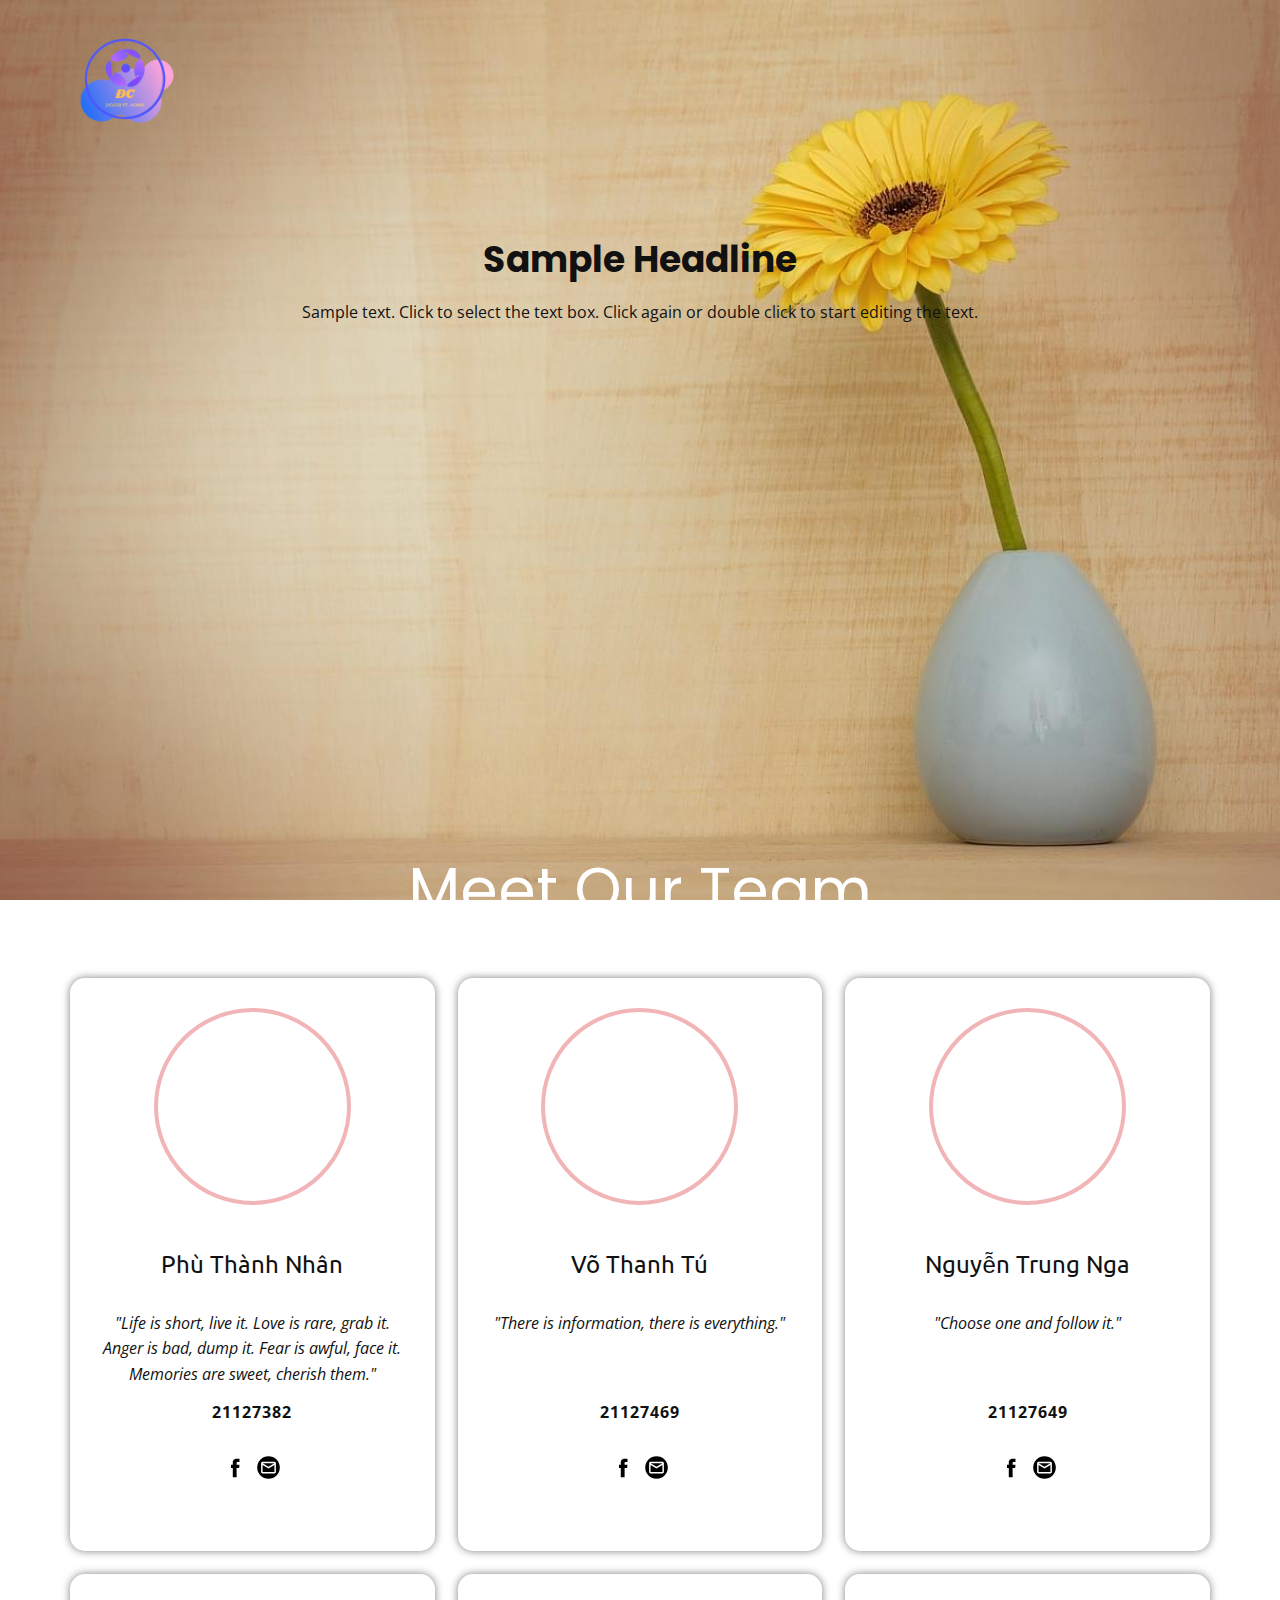
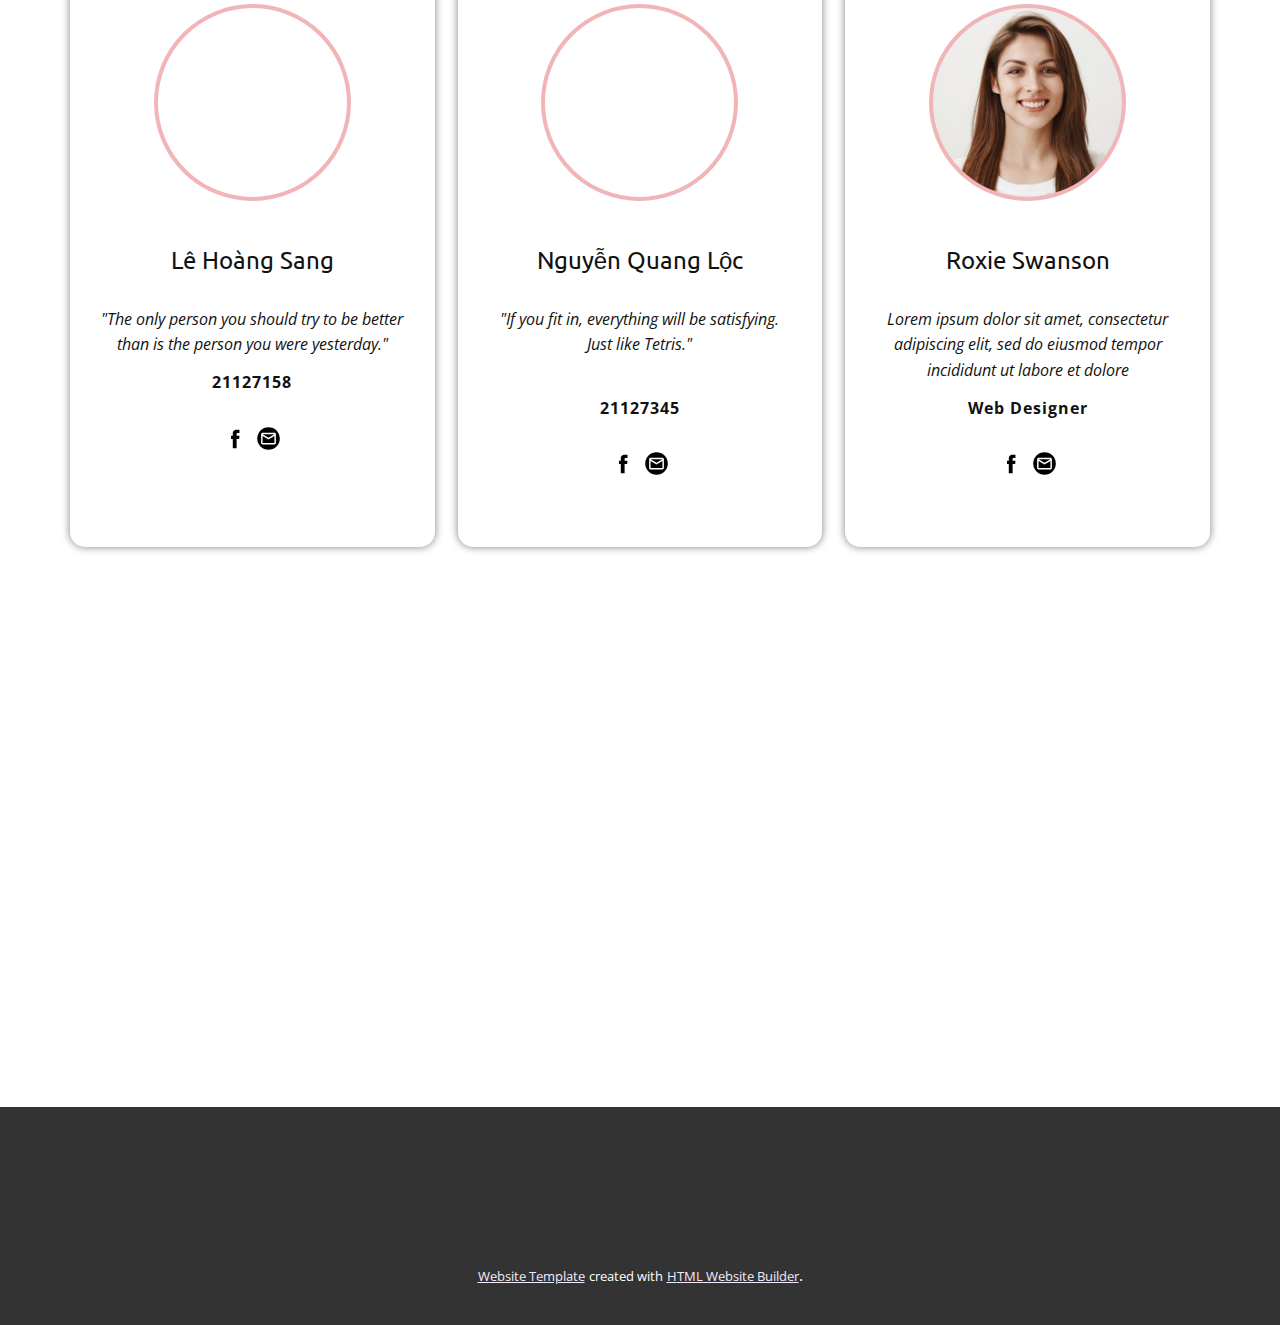
==== commit a70607d9: "Update Background" ====
--- a/index.html
+++ b/index.html
@@ -1,6 +1,7 @@
 <!DOCTYPE html>
 <html style="font-size: 16px;">
   <head>
+    <link rel="icon" href="https://dcteam.site/wp-content/uploads/2021/12/DaCam-trong-suot.png">
     <meta name="viewport" content="width=device-width, initial-scale=1.0">
     <meta charset="utf-8">
     <meta name="keywords" content="Meet Our Team">
@@ -28,7 +29,7 @@
     <meta property="og:title" content="Page 2">
     <meta property="og:type" content="website">
   </head>
-  <body data-home-page="https://website1104960.nicepage.io/Page-2.html?version=62737a6f-23c8-4770-828e-eab4aa3a3356" data-home-page-title="Page 2" class="u-body u-image" style="background-position: 50% 50%; background-image: url(&quot;images/g905675988dc49c404f657ac7423b55f14629bac2f06f8e1ab656ffeed93eca6e0b6860d863c056c8865836d51a71ae91281ea096c474bc6b71fc611bd835c069_1280.jpg&quot;);"><header class="u-clearfix u-header u-header" id="sec-8624"><div class="u-clearfix u-sheet u-sheet-1">
+  <body data-home-page="https://website1104960.nicepage.io/Page-2.html?version=1983e785-1620-4d63-a100-406869504b99" data-home-page-title="Page 2" class="u-body u-image" style="background-position: 50% 50%; background-image: url(&quot;images/gd8d9fe85494fcb6d92a3d0da2fd6ea549b0a9c4ccb39fb593333bbf8097e46a26bdfdbcf1b320029f4a50edb9018ad6c470dceb9ee07ba325f6bdb093bac8f9b_1280.jpg&quot;);"><header class="u-clearfix u-header u-header" id="sec-8624"><div class="u-clearfix u-sheet u-sheet-1">
         <a href="https://nicepage.com" class="u-image u-logo u-image-1" data-image-width="500" data-image-height="500">
           <img src="images/DaCamtrongsuot.png" class="u-logo-image u-logo-image-1">
         </a>
@@ -46,7 +47,7 @@
     </section>
     <section class="u-align-center u-clearfix u-section-2" id="carousel_01be">
       <div class="u-clearfix u-sheet u-sheet-1">
-        <h1 class="u-text u-text-default u-text-palette-2-base u-text-1">Meet Our Team</h1>
+        <h1 class="u-text u-text-default u-text-white u-text-1">Meet Our Team</h1>
         <div class="u-expanded-width u-list u-list-1">
           <div class="u-repeater u-repeater-1">
             <div class="u-align-center u-container-style u-list-item u-radius-15 u-repeater-item u-shape-round u-white u-list-item-1">
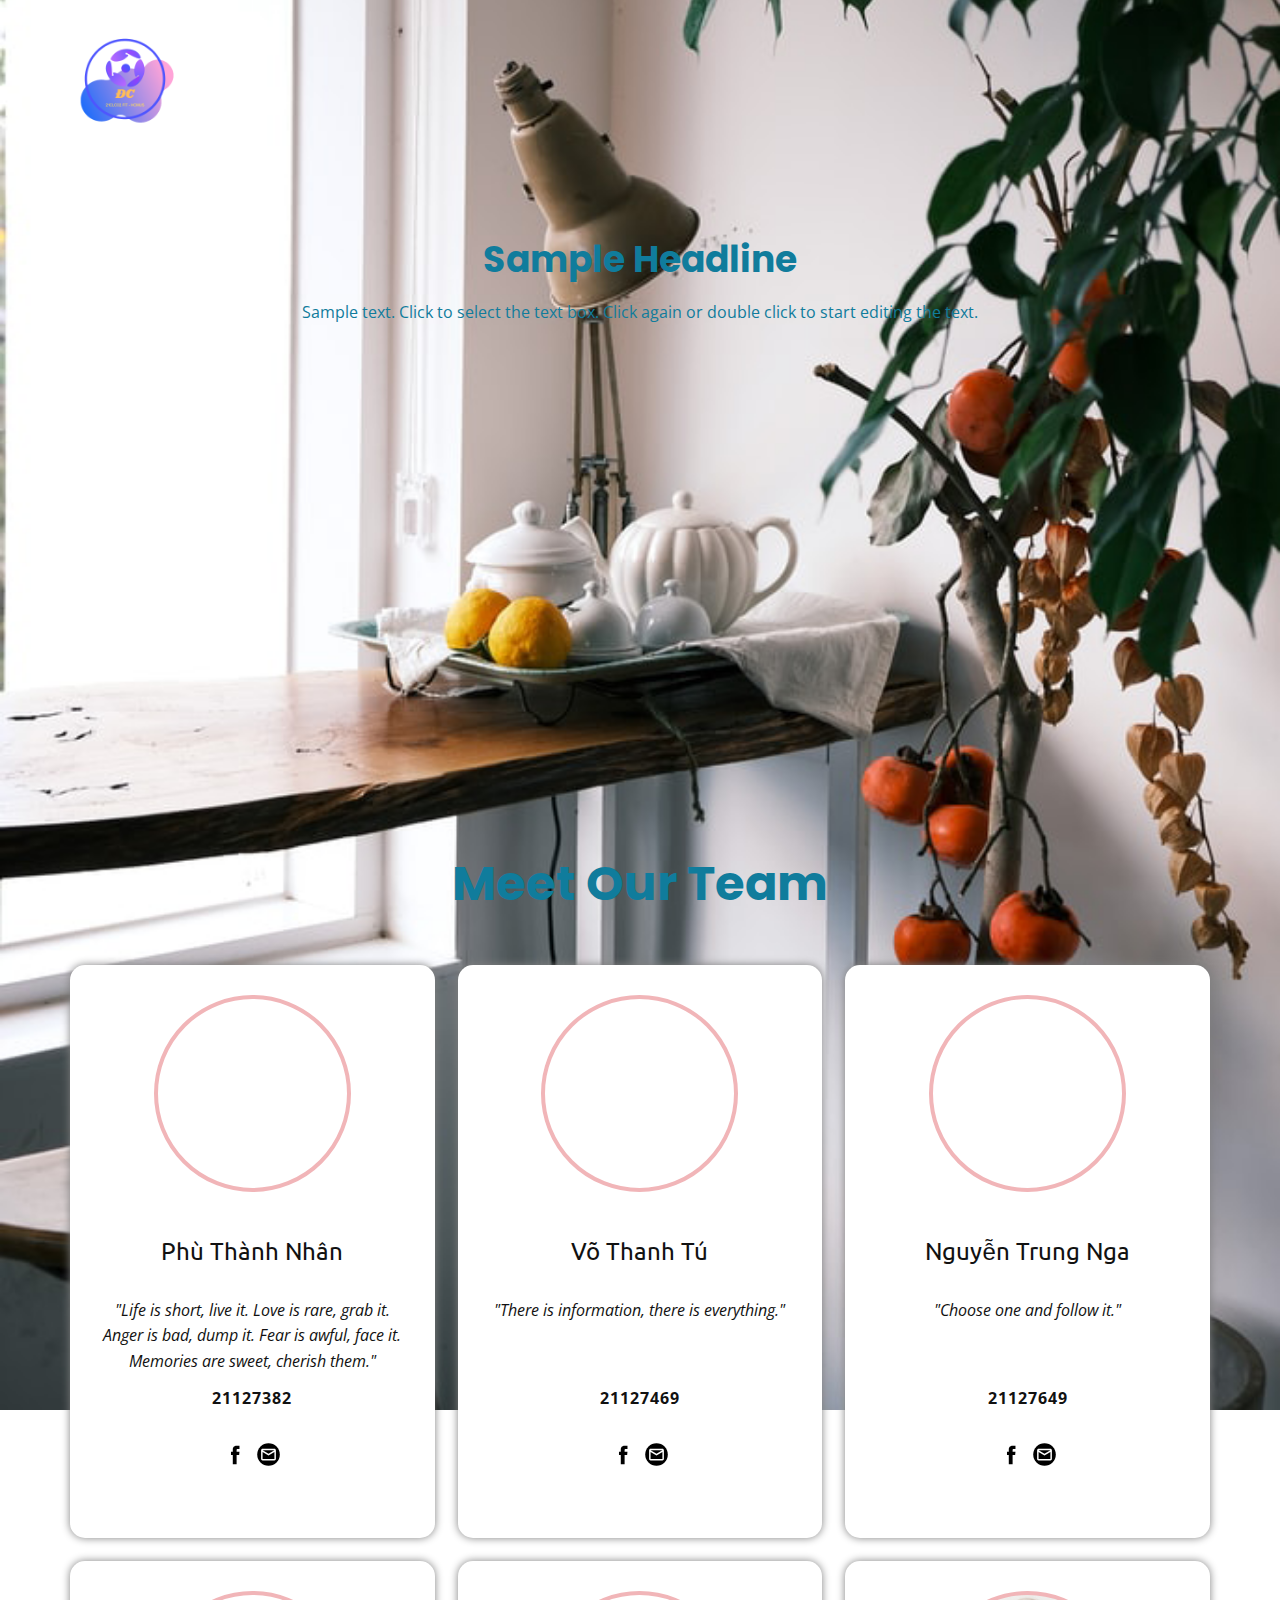
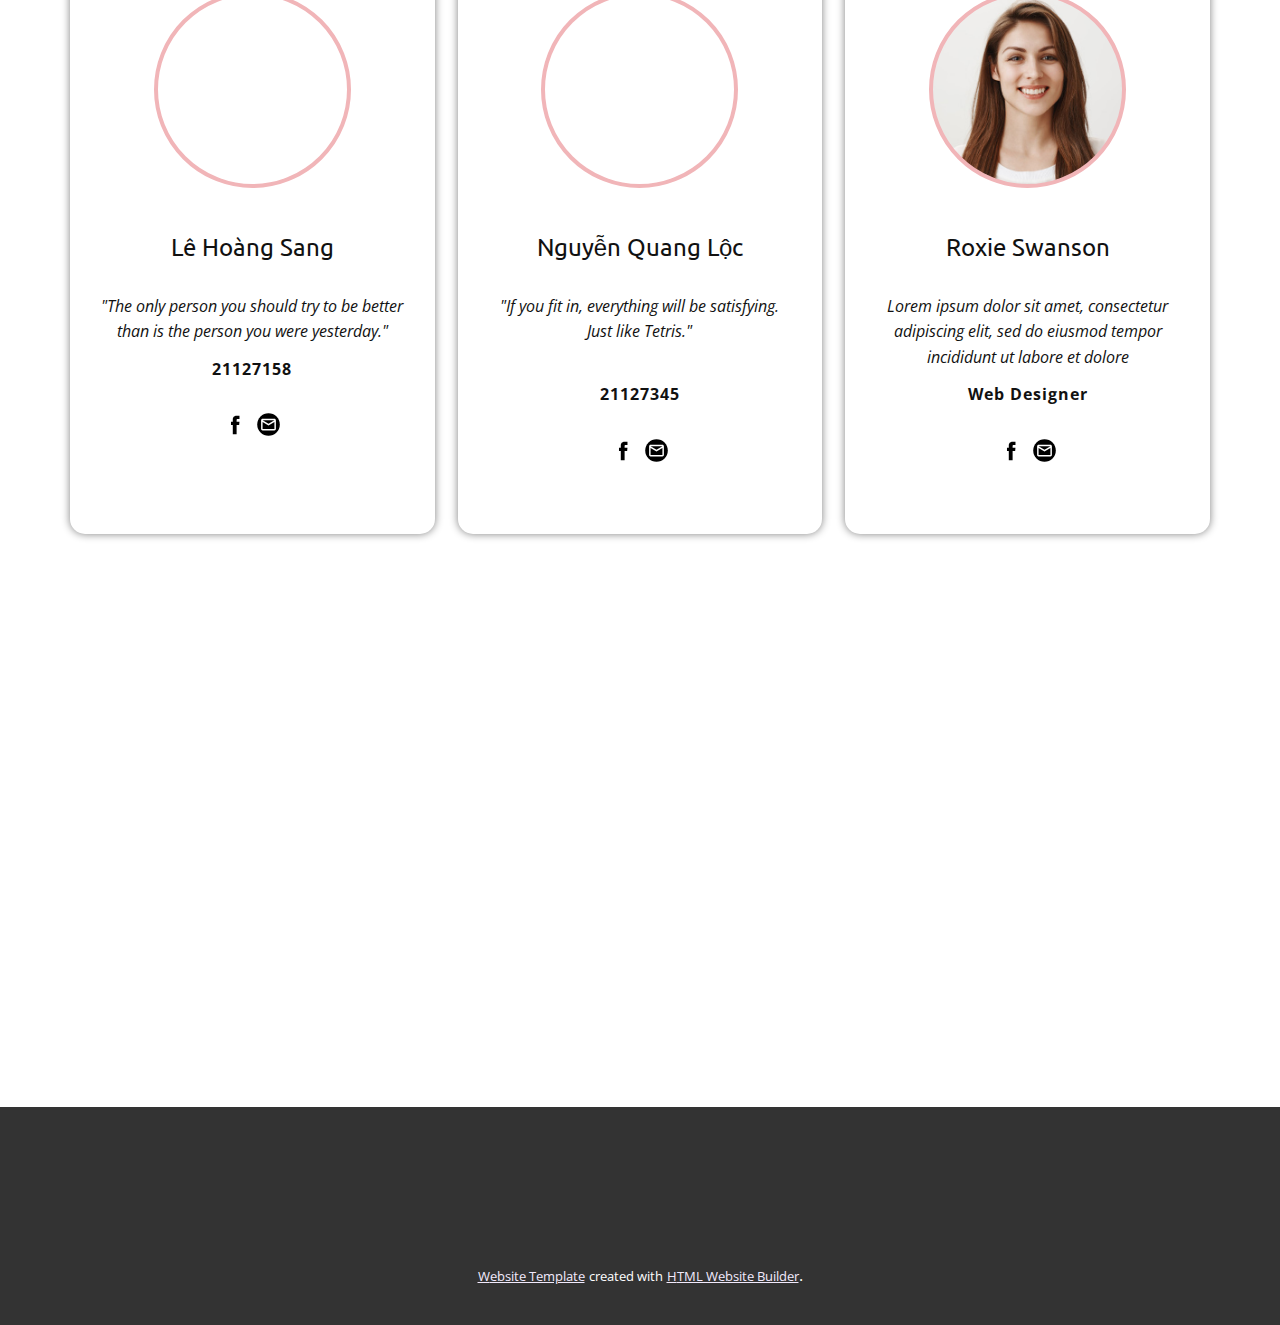
==== commit 0dd94f3c: "Change background" ====
--- a/index.html
+++ b/index.html
@@ -1,161 +1,848 @@
 <!DOCTYPE html>
-<html style="font-size: 16px;">
+<html style="font-size: 16px">
   <head>
-    <link rel="icon" href="https://dcteam.site/wp-content/uploads/2021/12/DaCam-trong-suot.png">
-    <meta name="viewport" content="width=device-width, initial-scale=1.0">
-    <meta charset="utf-8">
-    <meta name="keywords" content="Meet Our Team">
-    <meta name="description" content="">
-    <meta name="page_type" content="np-template-header-footer-from-plugin">
+    <meta name="viewport" content="width=device-width, initial-scale=1.0" />
+    <meta charset="utf-8" />
+    <meta name="keywords" content="Meet Our Team" />
+    <meta name="description" content="" />
+    <meta name="page_type" content="np-template-header-footer-from-plugin" />
     <title>Nhóm Đa Cảm</title>
-    <link rel="stylesheet" href="nicepage.css" media="screen">
-<link rel="stylesheet" href="Page-2.css" media="screen">
-    <script class="u-script" type="text/javascript" src="jquery-1.9.1.min.js" defer=""></script>
-    <script class="u-script" type="text/javascript" src="nicepage.js" defer=""></script>
-    <meta name="generator" content="Nicepage 4.1.6, nicepage.com">
-    <link id="u-theme-google-font" rel="stylesheet" href="https://fonts.googleapis.com/css?family=Open+Sans:300,300i,400,400i,600,600i,700,700i,800,800i|Poppins:100,100i,200,200i,300,300i,400,400i,500,500i,600,600i,700,700i,800,800i,900,900i">
-    <link id="u-page-google-font" rel="stylesheet" href="https://fonts.googleapis.com/css?family=Ubuntu:300,300i,400,400i,500,500i,700,700i">
-    
-    
-    
-    
-    <script type="application/ld+json">{
-		"@context": "http://schema.org",
-		"@type": "Organization",
-		"name": "",
-		"logo": "images/DaCamtrongsuot.png"
-}</script>
-    <meta name="theme-color" content="#803bec">
-    <meta property="og:title" content="Page 2">
-    <meta property="og:type" content="website">
+    <link
+      rel="icon"
+      href="https://dcteam.site/wp-content/uploads/2021/12/DaCam-trong-suot.png"
+    />
+
+    <link rel="stylesheet" href="nicepage.css" media="screen" />
+    <link rel="stylesheet" href="Page-2.css" media="screen" />
+    <script
+      class="u-script"
+      type="text/javascript"
+      src="jquery-1.9.1.min.js"
+      defer=""
+    ></script>
+    <script
+      class="u-script"
+      type="text/javascript"
+      src="nicepage.js"
+      defer=""
+    ></script>
+    <meta name="generator" content="Nicepage 4.1.6, nicepage.com" />
+    <link
+      id="u-theme-google-font"
+      rel="stylesheet"
+      href="https://fonts.googleapis.com/css?family=Open+Sans:300,300i,400,400i,600,600i,700,700i,800,800i|Poppins:100,100i,200,200i,300,300i,400,400i,500,500i,600,600i,700,700i,800,800i,900,900i"
+    />
+    <link
+      id="u-page-google-font"
+      rel="stylesheet"
+      href="https://fonts.googleapis.com/css?family=Ubuntu:300,300i,400,400i,500,500i,700,700i"
+    />
+
+    <script type="application/ld+json">
+      {
+        "@context": "http://schema.org",
+        "@type": "Organization",
+        "name": "",
+        "logo": "images/DaCamtrongsuot.png"
+      }
+    </script>
+    <meta name="theme-color" content="#803bec" />
+    <meta property="og:title" content="Page 2" />
+    <meta property="og:type" content="website" />
   </head>
-  <body data-home-page="https://website1104960.nicepage.io/Page-2.html?version=1983e785-1620-4d63-a100-406869504b99" data-home-page-title="Page 2" class="u-body u-image" style="background-position: 50% 50%; background-image: url(&quot;images/gd8d9fe85494fcb6d92a3d0da2fd6ea549b0a9c4ccb39fb593333bbf8097e46a26bdfdbcf1b320029f4a50edb9018ad6c470dceb9ee07ba325f6bdb093bac8f9b_1280.jpg&quot;);"><header class="u-clearfix u-header u-header" id="sec-8624"><div class="u-clearfix u-sheet u-sheet-1">
-        <a href="https://nicepage.com" class="u-image u-logo u-image-1" data-image-width="500" data-image-height="500">
-          <img src="images/DaCamtrongsuot.png" class="u-logo-image u-logo-image-1">
+  <body
+    data-home-page="https://website1104960.nicepage.io/Page-2.html?version=c78a66c2-1d1e-4051-b5b2-8d5ba54117ca"
+    data-home-page-title="Page 2"
+    class="u-body u-image"
+    style="
+      background-position: 50% 50%;
+      background-image: url('images/photo-1638842009112-a149ea35ada4.png');
+    "
+  >
+    <header class="u-clearfix u-header u-header" id="sec-8624">
+      <div class="u-clearfix u-sheet u-sheet-1">
+        <a
+          href="https://nicepage.com"
+          class="u-image u-logo u-image-1"
+          data-image-width="500"
+          data-image-height="500"
+        >
+          <img
+            src="images/DaCamtrongsuot.png"
+            class="u-logo-image u-logo-image-1"
+          />
         </a>
-      </div></header>
+      </div>
+    </header>
     <section class="u-align-center u-clearfix u-section-1" id="sec-6c9a">
       <div class="u-clearfix u-sheet u-valign-middle u-sheet-1">
-        <h2 class="u-text u-text-default u-text-1">Sample Headline</h2>
-        <p class="u-text u-text-2">Sample text. Click to select the text box. Click again or double click to start editing the text.</p>
+        <h2 class="u-text u-text-custom-color-2 u-text-default u-text-1">
+          Sample Headline
+        </h2>
+        <p class="u-text u-text-custom-color-2 u-text-2">
+          Sample text. Click to select the text box. Click again or double click
+          to start editing the text.
+        </p>
         <div class="u-video u-video-1">
           <div class="embed-responsive embed-responsive-1">
-            <iframe style="position: absolute;top: 0;left: 0;width: 100%;height: 100%;" class="embed-responsive-item" src="https://www.youtube.com/embed/L-hm3S1aSnI?mute=0&amp;showinfo=0&amp;controls=0&amp;start=0" frameborder="0" allowfullscreen=""></iframe>
+            <iframe
+              style="
+                position: absolute;
+                top: 0;
+                left: 0;
+                width: 100%;
+                height: 100%;
+              "
+              class="embed-responsive-item"
+              src="https://www.youtube.com/embed/L-hm3S1aSnI?mute=0&amp;showinfo=0&amp;controls=0&amp;start=0"
+              frameborder="0"
+              allowfullscreen=""
+            ></iframe>
           </div>
         </div>
       </div>
     </section>
     <section class="u-align-center u-clearfix u-section-2" id="carousel_01be">
       <div class="u-clearfix u-sheet u-sheet-1">
-        <h1 class="u-text u-text-default u-text-white u-text-1">Meet Our Team</h1>
+        <h1 class="u-text u-text-custom-color-2 u-text-default u-text-1">
+          Meet Our Team
+        </h1>
         <div class="u-expanded-width u-list u-list-1">
           <div class="u-repeater u-repeater-1">
-            <div class="u-align-center u-container-style u-list-item u-radius-15 u-repeater-item u-shape-round u-white u-list-item-1">
-              <div class="u-container-layout u-similar-container u-container-layout-1">
-                <div class="u-border-4 u-border-palette-2-light-2 u-image u-image-circle u-preserve-proportions u-image-1" alt="" data-image-width="176" data-image-height="208"></div>
-                <h4 class="u-custom-font u-font-ubuntu u-text u-text-default u-text-2">Phù Thành Nhân</h4>
-                <p class="u-text u-text-body-color u-text-3"> "Life is short, live it. Love is rare, grab it. Anger is bad, dump it. Fear is awful, face it. Memories are sweet, cherish them."</p>
-                <p class="u-text u-text-default u-text-4"> 21127382</p>
+            <div
+              class="
+                u-align-center
+                u-container-style
+                u-list-item
+                u-radius-15
+                u-repeater-item
+                u-shape-round
+                u-white
+                u-list-item-1
+              "
+            >
+              <div
+                class="
+                  u-container-layout u-similar-container u-container-layout-1
+                "
+              >
+                <div
+                  class="
+                    u-border-4
+                    u-border-palette-2-light-2
+                    u-image
+                    u-image-circle
+                    u-preserve-proportions
+                    u-image-1
+                  "
+                  alt=""
+                  data-image-width="176"
+                  data-image-height="208"
+                ></div>
+                <h4
+                  class="
+                    u-custom-font u-font-ubuntu u-text u-text-default u-text-2
+                  "
+                >
+                  Phù Thành Nhân
+                </h4>
+                <p class="u-text u-text-body-color u-text-3">
+                  "Life is short, live it. Love is rare, grab it. Anger is bad,
+                  dump it. Fear is awful, face it. Memories are sweet, cherish
+                  them."
+                </p>
+                <p class="u-text u-text-default u-text-4">21127382</p>
                 <div class="u-social-icons u-spacing-10 u-social-icons-1">
-                  <a class="u-social-url" title="facebook" target="_blank" href="https://www.facebook.com/nhan.phu.35912"><span class="u-icon u-social-facebook u-social-icon u-text-black u-icon-1"><svg class="u-svg-link" preserveAspectRatio="xMidYMin slice" viewBox="0 0 112 112" style=""><use xlink:href="#svg-3d33"></use></svg><svg class="u-svg-content" viewBox="0 0 112 112" x="0" y="0" id="svg-3d33"><path fill="currentColor" d="M75.5,28.8H65.4c-1.5,0-4,0.9-4,4.3v9.4h13.9l-1.5,15.8H61.4v45.1H42.8V58.3h-8.8V42.4h8.8V32.2
-c0-7.4,3.4-18.8,18.8-18.8h13.8v15.4H75.5z"></path></svg></span>
-                  </a>
-                  <a class="u-social-url" target="_blank" data-type="Email" title="Email" href="mailto:21127382@student.hcmus.edu.vn"><span class="u-icon u-social-email u-social-icon u-text-black u-icon-2"><svg class="u-svg-link" preserveAspectRatio="xMidYMin slice" viewBox="0 0 112 112" style=""><use xlink:href="#svg-8b8d"></use></svg><svg class="u-svg-content" viewBox="0 0 112 112" x="0" y="0" id="svg-8b8d"><circle fill="currentColor" cx="56.1" cy="56.1" r="55"></circle><path id="path3864" fill="#FFFFFF" d="M27.2,28h57.6c4,0,7.2,3.2,7.2,7.2l0,0v42.7c0,3.9-3.2,7.2-7.2,7.2l0,0H27.2
+                  <a
+                    class="u-social-url"
+                    title="facebook"
+                    target="_blank"
+                    href="https://www.facebook.com/nhan.phu.35912"
+                    ><span
+                      class="
+                        u-icon
+                        u-social-facebook
+                        u-social-icon
+                        u-text-black
+                        u-icon-1
+                      "
+                      ><svg
+                        class="u-svg-link"
+                        preserveAspectRatio="xMidYMin slice"
+                        viewBox="0 0 112 112"
+                        style=""
+                      >
+                        <use xlink:href="#svg-3d33"></use></svg
+                      ><svg
+                        class="u-svg-content"
+                        viewBox="0 0 112 112"
+                        x="0"
+                        y="0"
+                        id="svg-3d33"
+                      >
+                        <path
+                          fill="currentColor"
+                          d="M75.5,28.8H65.4c-1.5,0-4,0.9-4,4.3v9.4h13.9l-1.5,15.8H61.4v45.1H42.8V58.3h-8.8V42.4h8.8V32.2
+c0-7.4,3.4-18.8,18.8-18.8h13.8v15.4H75.5z"
+                        ></path></svg
+                    ></span>
+                  </a>
+                  <a
+                    class="u-social-url"
+                    target="_blank"
+                    data-type="Email"
+                    title="Email"
+                    href="mailto:21127382@student.hcmus.edu.vn"
+                    ><span
+                      class="
+                        u-icon
+                        u-social-email
+                        u-social-icon
+                        u-text-black
+                        u-icon-2
+                      "
+                      ><svg
+                        class="u-svg-link"
+                        preserveAspectRatio="xMidYMin slice"
+                        viewBox="0 0 112 112"
+                        style=""
+                      >
+                        <use xlink:href="#svg-8b8d"></use></svg
+                      ><svg
+                        class="u-svg-content"
+                        viewBox="0 0 112 112"
+                        x="0"
+                        y="0"
+                        id="svg-8b8d"
+                      >
+                        <circle
+                          fill="currentColor"
+                          cx="56.1"
+                          cy="56.1"
+                          r="55"
+                        ></circle>
+                        <path
+                          id="path3864"
+                          fill="#FFFFFF"
+                          d="M27.2,28h57.6c4,0,7.2,3.2,7.2,7.2l0,0v42.7c0,3.9-3.2,7.2-7.2,7.2l0,0H27.2
 	c-4,0-7.2-3.2-7.2-7.2V35.2C20,31.1,23.2,28,27.2,28 M56,52.9l28.8-17.8H27.2L56,52.9 M27.2,77.7h57.6V43.5L56,61.3L27.2,43.5V77.7z
-	"></path></svg></span>
+	"
+                        ></path></svg
+                    ></span>
                   </a>
                 </div>
               </div>
             </div>
-            <div class="u-align-center u-container-style u-list-item u-radius-15 u-repeater-item u-shape-round u-white u-list-item-2">
-              <div class="u-container-layout u-similar-container u-container-layout-2">
-                <div class="u-border-4 u-border-palette-2-light-2 u-image u-image-circle u-preserve-proportions u-image-2" alt="" data-image-width="208" data-image-height="208"></div>
-                <h4 class="u-custom-font u-font-ubuntu u-text u-text-default u-text-5">Võ Thanh Tú</h4>
-                <p class="u-text u-text-body-color u-text-6"> "There is information, there is everything."<br>
-                  <br>
-                  <br>
+            <div
+              class="
+                u-align-center
+                u-container-style
+                u-list-item
+                u-radius-15
+                u-repeater-item
+                u-shape-round
+                u-white
+                u-list-item-2
+              "
+            >
+              <div
+                class="
+                  u-container-layout u-similar-container u-container-layout-2
+                "
+              >
+                <div
+                  class="
+                    u-border-4
+                    u-border-palette-2-light-2
+                    u-image
+                    u-image-circle
+                    u-preserve-proportions
+                    u-image-2
+                  "
+                  alt=""
+                  data-image-width="208"
+                  data-image-height="208"
+                ></div>
+                <h4
+                  class="
+                    u-custom-font u-font-ubuntu u-text u-text-default u-text-5
+                  "
+                >
+                  Võ Thanh Tú
+                </h4>
+                <p class="u-text u-text-body-color u-text-6">
+                  "There is information, there is everything."<br />
+                  <br />
+                  <br />
                 </p>
                 <p class="u-text u-text-default u-text-7">21127469</p>
                 <div class="u-social-icons u-spacing-10 u-social-icons-2">
-                  <a class="u-social-url" title="facebook" target="_blank" href="https://www.facebook.com/thanhtuvo135"><span class="u-icon u-social-facebook u-social-icon u-text-black"><svg class="u-svg-link" preserveAspectRatio="xMidYMin slice" viewBox="0 0 112 112" style=""><use xlink:href="#svg-5f94"></use></svg><svg class="u-svg-content" viewBox="0 0 112 112" x="0" y="0" id="svg-5f94"><path fill="currentColor" d="M75.5,28.8H65.4c-1.5,0-4,0.9-4,4.3v9.4h13.9l-1.5,15.8H61.4v45.1H42.8V58.3h-8.8V42.4h8.8V32.2
-c0-7.4,3.4-18.8,18.8-18.8h13.8v15.4H75.5z"></path></svg></span>
-                  </a>
-                  <a class="u-social-url" target="_blank" data-type="Email" title="Email" href="mailto:21127469@student.hcmus.edu.vn"><span class="u-icon u-social-email u-social-icon u-text-black u-icon-4"><svg class="u-svg-link" preserveAspectRatio="xMidYMin slice" viewBox="0 0 112 112" style=""><use xlink:href="#svg-8b8d"></use></svg><svg class="u-svg-content" viewBox="0 0 112 112" x="0" y="0" id="svg-8b8d"><circle fill="currentColor" cx="56.1" cy="56.1" r="55"></circle><path id="path3864" fill="#FFFFFF" d="M27.2,28h57.6c4,0,7.2,3.2,7.2,7.2l0,0v42.7c0,3.9-3.2,7.2-7.2,7.2l0,0H27.2
+                  <a
+                    class="u-social-url"
+                    title="facebook"
+                    target="_blank"
+                    href="https://www.facebook.com/thanhtuvo135"
+                    ><span
+                      class="
+                        u-icon u-social-facebook u-social-icon u-text-black
+                      "
+                      ><svg
+                        class="u-svg-link"
+                        preserveAspectRatio="xMidYMin slice"
+                        viewBox="0 0 112 112"
+                        style=""
+                      >
+                        <use xlink:href="#svg-5f94"></use></svg
+                      ><svg
+                        class="u-svg-content"
+                        viewBox="0 0 112 112"
+                        x="0"
+                        y="0"
+                        id="svg-5f94"
+                      >
+                        <path
+                          fill="currentColor"
+                          d="M75.5,28.8H65.4c-1.5,0-4,0.9-4,4.3v9.4h13.9l-1.5,15.8H61.4v45.1H42.8V58.3h-8.8V42.4h8.8V32.2
+c0-7.4,3.4-18.8,18.8-18.8h13.8v15.4H75.5z"
+                        ></path></svg
+                    ></span>
+                  </a>
+                  <a
+                    class="u-social-url"
+                    target="_blank"
+                    data-type="Email"
+                    title="Email"
+                    href="mailto:21127469@student.hcmus.edu.vn"
+                    ><span
+                      class="
+                        u-icon
+                        u-social-email
+                        u-social-icon
+                        u-text-black
+                        u-icon-4
+                      "
+                      ><svg
+                        class="u-svg-link"
+                        preserveAspectRatio="xMidYMin slice"
+                        viewBox="0 0 112 112"
+                        style=""
+                      >
+                        <use xlink:href="#svg-8b8d"></use></svg
+                      ><svg
+                        class="u-svg-content"
+                        viewBox="0 0 112 112"
+                        x="0"
+                        y="0"
+                        id="svg-8b8d"
+                      >
+                        <circle
+                          fill="currentColor"
+                          cx="56.1"
+                          cy="56.1"
+                          r="55"
+                        ></circle>
+                        <path
+                          id="path3864"
+                          fill="#FFFFFF"
+                          d="M27.2,28h57.6c4,0,7.2,3.2,7.2,7.2l0,0v42.7c0,3.9-3.2,7.2-7.2,7.2l0,0H27.2
 	c-4,0-7.2-3.2-7.2-7.2V35.2C20,31.1,23.2,28,27.2,28 M56,52.9l28.8-17.8H27.2L56,52.9 M27.2,77.7h57.6V43.5L56,61.3L27.2,43.5V77.7z
-	"></path></svg></span>
+	"
+                        ></path></svg
+                    ></span>
                   </a>
                 </div>
               </div>
             </div>
-            <div class="u-align-center u-container-style u-list-item u-radius-15 u-repeater-item u-shape-round u-white u-list-item-3">
-              <div class="u-container-layout u-similar-container u-container-layout-3">
-                <div class="u-border-4 u-border-palette-2-light-2 u-image u-image-circle u-preserve-proportions u-image-3" alt="" data-image-width="208" data-image-height="208"></div>
-                <h4 class="u-custom-font u-font-ubuntu u-text u-text-default u-text-8">Nguyễn Trung Nga</h4>
-                <p class="u-text u-text-body-color u-text-9"> "Choose one and follow it."<br>
-                  <br>
-                  <br>
+            <div
+              class="
+                u-align-center
+                u-container-style
+                u-list-item
+                u-radius-15
+                u-repeater-item
+                u-shape-round
+                u-white
+                u-list-item-3
+              "
+            >
+              <div
+                class="
+                  u-container-layout u-similar-container u-container-layout-3
+                "
+              >
+                <div
+                  class="
+                    u-border-4
+                    u-border-palette-2-light-2
+                    u-image
+                    u-image-circle
+                    u-preserve-proportions
+                    u-image-3
+                  "
+                  alt=""
+                  data-image-width="208"
+                  data-image-height="208"
+                ></div>
+                <h4
+                  class="
+                    u-custom-font u-font-ubuntu u-text u-text-default u-text-8
+                  "
+                >
+                  Nguyễn Trung Nga
+                </h4>
+                <p class="u-text u-text-body-color u-text-9">
+                  "Choose one and follow it."<br />
+                  <br />
+                  <br />
                 </p>
-                <p class="u-text u-text-default u-text-10"> 21127649</p>
+                <p class="u-text u-text-default u-text-10">21127649</p>
                 <div class="u-social-icons u-spacing-10 u-social-icons-3">
-                  <a class="u-social-url" title="facebook" target="_blank" href="https://www.facebook.com/chamtrangtrennenden"><span class="u-icon u-social-facebook u-social-icon u-text-black u-icon-5"><svg class="u-svg-link" preserveAspectRatio="xMidYMin slice" viewBox="0 0 112 112" style=""><use xlink:href="#svg-465b"></use></svg><svg class="u-svg-content" viewBox="0 0 112 112" x="0" y="0" id="svg-465b"><path fill="currentColor" d="M75.5,28.8H65.4c-1.5,0-4,0.9-4,4.3v9.4h13.9l-1.5,15.8H61.4v45.1H42.8V58.3h-8.8V42.4h8.8V32.2
-c0-7.4,3.4-18.8,18.8-18.8h13.8v15.4H75.5z"></path></svg></span>
-                  </a>
-                  <a class="u-social-url" target="_blank" data-type="Email" title="Email" href="mailto:21127649@student.hcmus.edu.vn"><span class="u-icon u-social-email u-social-icon u-text-black u-icon-6"><svg class="u-svg-link" preserveAspectRatio="xMidYMin slice" viewBox="0 0 112 112" style=""><use xlink:href="#svg-8b8d"></use></svg><svg class="u-svg-content" viewBox="0 0 112 112" x="0" y="0" id="svg-8b8d"><circle fill="currentColor" cx="56.1" cy="56.1" r="55"></circle><path id="path3864" fill="#FFFFFF" d="M27.2,28h57.6c4,0,7.2,3.2,7.2,7.2l0,0v42.7c0,3.9-3.2,7.2-7.2,7.2l0,0H27.2
+                  <a
+                    class="u-social-url"
+                    title="facebook"
+                    target="_blank"
+                    href="https://www.facebook.com/chamtrangtrennenden"
+                    ><span
+                      class="
+                        u-icon
+                        u-social-facebook
+                        u-social-icon
+                        u-text-black
+                        u-icon-5
+                      "
+                      ><svg
+                        class="u-svg-link"
+                        preserveAspectRatio="xMidYMin slice"
+                        viewBox="0 0 112 112"
+                        style=""
+                      >
+                        <use xlink:href="#svg-465b"></use></svg
+                      ><svg
+                        class="u-svg-content"
+                        viewBox="0 0 112 112"
+                        x="0"
+                        y="0"
+                        id="svg-465b"
+                      >
+                        <path
+                          fill="currentColor"
+                          d="M75.5,28.8H65.4c-1.5,0-4,0.9-4,4.3v9.4h13.9l-1.5,15.8H61.4v45.1H42.8V58.3h-8.8V42.4h8.8V32.2
+c0-7.4,3.4-18.8,18.8-18.8h13.8v15.4H75.5z"
+                        ></path></svg
+                    ></span>
+                  </a>
+                  <a
+                    class="u-social-url"
+                    target="_blank"
+                    data-type="Email"
+                    title="Email"
+                    href="mailto:21127649@student.hcmus.edu.vn"
+                    ><span
+                      class="
+                        u-icon
+                        u-social-email
+                        u-social-icon
+                        u-text-black
+                        u-icon-6
+                      "
+                      ><svg
+                        class="u-svg-link"
+                        preserveAspectRatio="xMidYMin slice"
+                        viewBox="0 0 112 112"
+                        style=""
+                      >
+                        <use xlink:href="#svg-8b8d"></use></svg
+                      ><svg
+                        class="u-svg-content"
+                        viewBox="0 0 112 112"
+                        x="0"
+                        y="0"
+                        id="svg-8b8d"
+                      >
+                        <circle
+                          fill="currentColor"
+                          cx="56.1"
+                          cy="56.1"
+                          r="55"
+                        ></circle>
+                        <path
+                          id="path3864"
+                          fill="#FFFFFF"
+                          d="M27.2,28h57.6c4,0,7.2,3.2,7.2,7.2l0,0v42.7c0,3.9-3.2,7.2-7.2,7.2l0,0H27.2
 	c-4,0-7.2-3.2-7.2-7.2V35.2C20,31.1,23.2,28,27.2,28 M56,52.9l28.8-17.8H27.2L56,52.9 M27.2,77.7h57.6V43.5L56,61.3L27.2,43.5V77.7z
-	"></path></svg></span>
+	"
+                        ></path></svg
+                    ></span>
                   </a>
                 </div>
               </div>
             </div>
-            <div class="u-align-center u-container-style u-list-item u-radius-15 u-repeater-item u-shape-round u-white u-list-item-4">
-              <div class="u-container-layout u-similar-container u-container-layout-4">
-                <div class="u-border-4 u-border-palette-2-light-2 u-image u-image-circle u-preserve-proportions u-image-4" alt="" data-image-width="3507" data-image-height="5260"></div>
-                <h4 class="u-custom-font u-font-ubuntu u-text u-text-default u-text-11">Lê Hoàng Sang</h4>
-                <p class="u-text u-text-body-color u-text-12"> "The only person you should try to be better than is the person you were yesterday."</p>
-                <p class="u-text u-text-default u-text-13"> 21127158</p>
+            <div
+              class="
+                u-align-center
+                u-container-style
+                u-list-item
+                u-radius-15
+                u-repeater-item
+                u-shape-round
+                u-white
+                u-list-item-4
+              "
+            >
+              <div
+                class="
+                  u-container-layout u-similar-container u-container-layout-4
+                "
+              >
+                <div
+                  class="
+                    u-border-4
+                    u-border-palette-2-light-2
+                    u-image
+                    u-image-circle
+                    u-preserve-proportions
+                    u-image-4
+                  "
+                  alt=""
+                  data-image-width="3507"
+                  data-image-height="5260"
+                ></div>
+                <h4
+                  class="
+                    u-custom-font u-font-ubuntu u-text u-text-default u-text-11
+                  "
+                >
+                  Lê Hoàng Sang
+                </h4>
+                <p class="u-text u-text-body-color u-text-12">
+                  "The only person you should try to be better than is the
+                  person you were yesterday."
+                </p>
+                <p class="u-text u-text-default u-text-13">21127158</p>
                 <div class="u-social-icons u-spacing-10 u-social-icons-4">
-                  <a class="u-social-url" title="facebook" target="_blank" href="https://www.facebook.com/lhs.64"><span class="u-icon u-social-facebook u-social-icon u-text-black u-icon-7"><svg class="u-svg-link" preserveAspectRatio="xMidYMin slice" viewBox="0 0 112 112" style=""><use xlink:href="#svg-2437"></use></svg><svg class="u-svg-content" viewBox="0 0 112 112" x="0" y="0" id="svg-2437"><path fill="currentColor" d="M75.5,28.8H65.4c-1.5,0-4,0.9-4,4.3v9.4h13.9l-1.5,15.8H61.4v45.1H42.8V58.3h-8.8V42.4h8.8V32.2
-c0-7.4,3.4-18.8,18.8-18.8h13.8v15.4H75.5z"></path></svg></span>
-                  </a>
-                  <a class="u-social-url" target="_blank" data-type="Email" title="Email" href="mailto:21127158@student.hcmus.edu.vn"><span class="u-icon u-social-email u-social-icon u-text-black u-icon-8"><svg class="u-svg-link" preserveAspectRatio="xMidYMin slice" viewBox="0 0 112 112" style=""><use xlink:href="#svg-8b8d"></use></svg><svg class="u-svg-content" viewBox="0 0 112 112" x="0" y="0" id="svg-8b8d"><circle fill="currentColor" cx="56.1" cy="56.1" r="55"></circle><path id="path3864" fill="#FFFFFF" d="M27.2,28h57.6c4,0,7.2,3.2,7.2,7.2l0,0v42.7c0,3.9-3.2,7.2-7.2,7.2l0,0H27.2
+                  <a
+                    class="u-social-url"
+                    title="facebook"
+                    target="_blank"
+                    href="https://www.facebook.com/lhs.64"
+                    ><span
+                      class="
+                        u-icon
+                        u-social-facebook
+                        u-social-icon
+                        u-text-black
+                        u-icon-7
+                      "
+                      ><svg
+                        class="u-svg-link"
+                        preserveAspectRatio="xMidYMin slice"
+                        viewBox="0 0 112 112"
+                        style=""
+                      >
+                        <use xlink:href="#svg-2437"></use></svg
+                      ><svg
+                        class="u-svg-content"
+                        viewBox="0 0 112 112"
+                        x="0"
+                        y="0"
+                        id="svg-2437"
+                      >
+                        <path
+                          fill="currentColor"
+                          d="M75.5,28.8H65.4c-1.5,0-4,0.9-4,4.3v9.4h13.9l-1.5,15.8H61.4v45.1H42.8V58.3h-8.8V42.4h8.8V32.2
+c0-7.4,3.4-18.8,18.8-18.8h13.8v15.4H75.5z"
+                        ></path></svg
+                    ></span>
+                  </a>
+                  <a
+                    class="u-social-url"
+                    target="_blank"
+                    data-type="Email"
+                    title="Email"
+                    href="mailto:21127158@student.hcmus.edu.vn"
+                    ><span
+                      class="
+                        u-icon
+                        u-social-email
+                        u-social-icon
+                        u-text-black
+                        u-icon-8
+                      "
+                      ><svg
+                        class="u-svg-link"
+                        preserveAspectRatio="xMidYMin slice"
+                        viewBox="0 0 112 112"
+                        style=""
+                      >
+                        <use xlink:href="#svg-8b8d"></use></svg
+                      ><svg
+                        class="u-svg-content"
+                        viewBox="0 0 112 112"
+                        x="0"
+                        y="0"
+                        id="svg-8b8d"
+                      >
+                        <circle
+                          fill="currentColor"
+                          cx="56.1"
+                          cy="56.1"
+                          r="55"
+                        ></circle>
+                        <path
+                          id="path3864"
+                          fill="#FFFFFF"
+                          d="M27.2,28h57.6c4,0,7.2,3.2,7.2,7.2l0,0v42.7c0,3.9-3.2,7.2-7.2,7.2l0,0H27.2
 	c-4,0-7.2-3.2-7.2-7.2V35.2C20,31.1,23.2,28,27.2,28 M56,52.9l28.8-17.8H27.2L56,52.9 M27.2,77.7h57.6V43.5L56,61.3L27.2,43.5V77.7z
-	"></path></svg></span>
+	"
+                        ></path></svg
+                    ></span>
                   </a>
                 </div>
               </div>
             </div>
-            <div class="u-align-center u-container-style u-list-item u-radius-15 u-repeater-item u-shape-round u-white u-list-item-5">
-              <div class="u-container-layout u-similar-container u-container-layout-5">
-                <div class="u-border-4 u-border-palette-2-light-2 u-image u-image-circle u-preserve-proportions u-image-5" alt="" data-image-width="208" data-image-height="208"></div>
-                <h4 class="u-custom-font u-font-ubuntu u-text u-text-default u-text-14">Nguyễn Quang Lộc</h4>
-                <p class="u-text u-text-body-color u-text-15"> "If you fit in, everything will be satisfying. Just like Tetris."<br>
-                  <br>
+            <div
+              class="
+                u-align-center
+                u-container-style
+                u-list-item
+                u-radius-15
+                u-repeater-item
+                u-shape-round
+                u-white
+                u-list-item-5
+              "
+            >
+              <div
+                class="
+                  u-container-layout u-similar-container u-container-layout-5
+                "
+              >
+                <div
+                  class="
+                    u-border-4
+                    u-border-palette-2-light-2
+                    u-image
+                    u-image-circle
+                    u-preserve-proportions
+                    u-image-5
+                  "
+                  alt=""
+                  data-image-width="208"
+                  data-image-height="208"
+                ></div>
+                <h4
+                  class="
+                    u-custom-font u-font-ubuntu u-text u-text-default u-text-14
+                  "
+                >
+                  Nguyễn Quang Lộc
+                </h4>
+                <p class="u-text u-text-body-color u-text-15">
+                  "If you fit in, everything will be satisfying. Just like
+                  Tetris."<br />
+                  <br />
                 </p>
-                <p class="u-text u-text-default u-text-16"> 21127345</p>
+                <p class="u-text u-text-default u-text-16">21127345</p>
                 <div class="u-social-icons u-spacing-10 u-social-icons-5">
-                  <a class="u-social-url" title="facebook" target="_blank" href="https://www.facebook.com/profile.php?id=100008069742162"><span class="u-icon u-social-facebook u-social-icon u-text-black u-icon-9"><svg class="u-svg-link" preserveAspectRatio="xMidYMin slice" viewBox="0 0 112 112" style=""><use xlink:href="#svg-2437"></use></svg><svg class="u-svg-content" viewBox="0 0 112 112" x="0" y="0" id="svg-2437"><path fill="currentColor" d="M75.5,28.8H65.4c-1.5,0-4,0.9-4,4.3v9.4h13.9l-1.5,15.8H61.4v45.1H42.8V58.3h-8.8V42.4h8.8V32.2
-c0-7.4,3.4-18.8,18.8-18.8h13.8v15.4H75.5z"></path></svg></span>
-                  </a>
-                  <a class="u-social-url" target="_blank" data-type="Email" title="Email" href="mailto:21127345@student.hcmus.edu.vn"><span class="u-icon u-social-email u-social-icon u-text-black u-icon-10"><svg class="u-svg-link" preserveAspectRatio="xMidYMin slice" viewBox="0 0 112 112" style=""><use xlink:href="#svg-8b8d"></use></svg><svg class="u-svg-content" viewBox="0 0 112 112" x="0" y="0" id="svg-8b8d"><circle fill="currentColor" cx="56.1" cy="56.1" r="55"></circle><path id="path3864" fill="#FFFFFF" d="M27.2,28h57.6c4,0,7.2,3.2,7.2,7.2l0,0v42.7c0,3.9-3.2,7.2-7.2,7.2l0,0H27.2
+                  <a
+                    class="u-social-url"
+                    title="facebook"
+                    target="_blank"
+                    href="https://www.facebook.com/profile.php?id=100008069742162"
+                    ><span
+                      class="
+                        u-icon
+                        u-social-facebook
+                        u-social-icon
+                        u-text-black
+                        u-icon-9
+                      "
+                      ><svg
+                        class="u-svg-link"
+                        preserveAspectRatio="xMidYMin slice"
+                        viewBox="0 0 112 112"
+                        style=""
+                      >
+                        <use xlink:href="#svg-2437"></use></svg
+                      ><svg
+                        class="u-svg-content"
+                        viewBox="0 0 112 112"
+                        x="0"
+                        y="0"
+                        id="svg-2437"
+                      >
+                        <path
+                          fill="currentColor"
+                          d="M75.5,28.8H65.4c-1.5,0-4,0.9-4,4.3v9.4h13.9l-1.5,15.8H61.4v45.1H42.8V58.3h-8.8V42.4h8.8V32.2
+c0-7.4,3.4-18.8,18.8-18.8h13.8v15.4H75.5z"
+                        ></path></svg
+                    ></span>
+                  </a>
+                  <a
+                    class="u-social-url"
+                    target="_blank"
+                    data-type="Email"
+                    title="Email"
+                    href="mailto:21127345@student.hcmus.edu.vn"
+                    ><span
+                      class="
+                        u-icon
+                        u-social-email
+                        u-social-icon
+                        u-text-black
+                        u-icon-10
+                      "
+                      ><svg
+                        class="u-svg-link"
+                        preserveAspectRatio="xMidYMin slice"
+                        viewBox="0 0 112 112"
+                        style=""
+                      >
+                        <use xlink:href="#svg-8b8d"></use></svg
+                      ><svg
+                        class="u-svg-content"
+                        viewBox="0 0 112 112"
+                        x="0"
+                        y="0"
+                        id="svg-8b8d"
+                      >
+                        <circle
+                          fill="currentColor"
+                          cx="56.1"
+                          cy="56.1"
+                          r="55"
+                        ></circle>
+                        <path
+                          id="path3864"
+                          fill="#FFFFFF"
+                          d="M27.2,28h57.6c4,0,7.2,3.2,7.2,7.2l0,0v42.7c0,3.9-3.2,7.2-7.2,7.2l0,0H27.2
 	c-4,0-7.2-3.2-7.2-7.2V35.2C20,31.1,23.2,28,27.2,28 M56,52.9l28.8-17.8H27.2L56,52.9 M27.2,77.7h57.6V43.5L56,61.3L27.2,43.5V77.7z
-	"></path></svg></span>
+	"
+                        ></path></svg
+                    ></span>
                   </a>
                 </div>
               </div>
             </div>
-            <div class="u-align-center u-container-style u-list-item u-radius-15 u-repeater-item u-shape-round u-white u-list-item-6">
-              <div class="u-container-layout u-similar-container u-container-layout-6">
-                <div class="u-border-4 u-border-palette-2-light-2 u-image u-image-circle u-preserve-proportions u-image-6" alt="" data-image-width="626" data-image-height="417"></div>
-                <h4 class="u-custom-font u-font-ubuntu u-text u-text-default u-text-17"> Roxie Swanson</h4>
-                <p class="u-text u-text-body-color u-text-18">Lorem ipsum dolor sit amet, consectetur adipiscing elit, sed do eiusmod tempor incididunt ut labore et dolore</p>
+            <div
+              class="
+                u-align-center
+                u-container-style
+                u-list-item
+                u-radius-15
+                u-repeater-item
+                u-shape-round
+                u-white
+                u-list-item-6
+              "
+            >
+              <div
+                class="
+                  u-container-layout u-similar-container u-container-layout-6
+                "
+              >
+                <div
+                  class="
+                    u-border-4
+                    u-border-palette-2-light-2
+                    u-image
+                    u-image-circle
+                    u-preserve-proportions
+                    u-image-6
+                  "
+                  alt=""
+                  data-image-width="626"
+                  data-image-height="417"
+                ></div>
+                <h4
+                  class="
+                    u-custom-font u-font-ubuntu u-text u-text-default u-text-17
+                  "
+                >
+                  Roxie Swanson
+                </h4>
+                <p class="u-text u-text-body-color u-text-18">
+                  Lorem ipsum dolor sit amet, consectetur adipiscing elit, sed
+                  do eiusmod tempor incididunt ut labore et dolore
+                </p>
                 <p class="u-text u-text-default u-text-19">Web Designer</p>
                 <div class="u-social-icons u-spacing-10 u-social-icons-6">
-                  <a class="u-social-url" title="facebook" target="_blank" href="https://facebook.com/name"><span class="u-icon u-social-facebook u-social-icon u-text-black u-icon-11"><svg class="u-svg-link" preserveAspectRatio="xMidYMin slice" viewBox="0 0 112 112" style=""><use xlink:href="#svg-2437"></use></svg><svg class="u-svg-content" viewBox="0 0 112 112" x="0" y="0" id="svg-2437"><path fill="currentColor" d="M75.5,28.8H65.4c-1.5,0-4,0.9-4,4.3v9.4h13.9l-1.5,15.8H61.4v45.1H42.8V58.3h-8.8V42.4h8.8V32.2
-c0-7.4,3.4-18.8,18.8-18.8h13.8v15.4H75.5z"></path></svg></span>
-                  </a>
-                  <a class="u-social-url" target="_blank" data-type="Email" title="Email" href=""><span class="u-icon u-social-email u-social-icon u-text-black u-icon-12"><svg class="u-svg-link" preserveAspectRatio="xMidYMin slice" viewBox="0 0 112 112" style=""><use xlink:href="#svg-8b8d"></use></svg><svg class="u-svg-content" viewBox="0 0 112 112" x="0" y="0" id="svg-8b8d"><circle fill="currentColor" cx="56.1" cy="56.1" r="55"></circle><path id="path3864" fill="#FFFFFF" d="M27.2,28h57.6c4,0,7.2,3.2,7.2,7.2l0,0v42.7c0,3.9-3.2,7.2-7.2,7.2l0,0H27.2
+                  <a
+                    class="u-social-url"
+                    title="facebook"
+                    target="_blank"
+                    href="https://facebook.com/name"
+                    ><span
+                      class="
+                        u-icon
+                        u-social-facebook
+                        u-social-icon
+                        u-text-black
+                        u-icon-11
+                      "
+                      ><svg
+                        class="u-svg-link"
+                        preserveAspectRatio="xMidYMin slice"
+                        viewBox="0 0 112 112"
+                        style=""
+                      >
+                        <use xlink:href="#svg-2437"></use></svg
+                      ><svg
+                        class="u-svg-content"
+                        viewBox="0 0 112 112"
+                        x="0"
+                        y="0"
+                        id="svg-2437"
+                      >
+                        <path
+                          fill="currentColor"
+                          d="M75.5,28.8H65.4c-1.5,0-4,0.9-4,4.3v9.4h13.9l-1.5,15.8H61.4v45.1H42.8V58.3h-8.8V42.4h8.8V32.2
+c0-7.4,3.4-18.8,18.8-18.8h13.8v15.4H75.5z"
+                        ></path></svg
+                    ></span>
+                  </a>
+                  <a
+                    class="u-social-url"
+                    target="_blank"
+                    data-type="Email"
+                    title="Email"
+                    href=""
+                    ><span
+                      class="
+                        u-icon
+                        u-social-email
+                        u-social-icon
+                        u-text-black
+                        u-icon-12
+                      "
+                      ><svg
+                        class="u-svg-link"
+                        preserveAspectRatio="xMidYMin slice"
+                        viewBox="0 0 112 112"
+                        style=""
+                      >
+                        <use xlink:href="#svg-8b8d"></use></svg
+                      ><svg
+                        class="u-svg-content"
+                        viewBox="0 0 112 112"
+                        x="0"
+                        y="0"
+                        id="svg-8b8d"
+                      >
+                        <circle
+                          fill="currentColor"
+                          cx="56.1"
+                          cy="56.1"
+                          r="55"
+                        ></circle>
+                        <path
+                          id="path3864"
+                          fill="#FFFFFF"
+                          d="M27.2,28h57.6c4,0,7.2,3.2,7.2,7.2l0,0v42.7c0,3.9-3.2,7.2-7.2,7.2l0,0H27.2
 	c-4,0-7.2-3.2-7.2-7.2V35.2C20,31.1,23.2,28,27.2,28 M56,52.9l28.8-17.8H27.2L56,52.9 M27.2,77.7h57.6V43.5L56,61.3L27.2,43.5V77.7z
-	"></path></svg></span>
+	"
+                        ></path></svg
+                    ></span>
                   </a>
                 </div>
               </div>
@@ -167,19 +854,31 @@
     <section class="u-clearfix u-section-3" id="sec-a55c">
       <div class="u-clearfix u-sheet u-sheet-1"></div>
     </section>
-    
-    
-    <footer class="u-align-center u-clearfix u-footer u-grey-80 u-footer" id="sec-a418"><div class="u-align-left u-clearfix u-sheet u-sheet-1"></div></footer>
+
+    <footer
+      class="u-align-center u-clearfix u-footer u-grey-80 u-footer"
+      id="sec-a418"
+    >
+      <div class="u-align-left u-clearfix u-sheet u-sheet-1"></div>
+    </footer>
     <section class="u-backlink u-clearfix u-grey-80">
-      <a class="u-link" href="https://nicepage.com/website-templates" target="_blank">
+      <a
+        class="u-link"
+        href="https://nicepage.com/website-templates"
+        target="_blank"
+      >
         <span>Website Template</span>
       </a>
       <p class="u-text">
         <span>created with</span>
       </p>
-      <a class="u-link" href="https://nicepage.com/html-website-builder" target="_blank">
-        <span>HTML Website Builder</span>
-      </a>. 
+      <a
+        class="u-link"
+        href="https://nicepage.com/html-website-builder"
+        target="_blank"
+      >
+        <span>HTML Website Builder</span> </a
+      >.
     </section>
   </body>
-</html>+</html>
--- a/nicepage.css
+++ b/nicepage.css
@@ -34981,6 +34981,69 @@
         }
 
         
+        
+        .u-custom-color-2,
+        .u-body.u-custom-color-2,
+        .u-container-style.u-custom-color-2:before,
+        .u-container-layout.u-custom-color-2:before,
+        .u-table-alt-custom-color-2 tr:nth-child(even)
+        {
+            color: #ffffff;
+            background-color: #107c9c;
+        }
+
+        .u-button-style.u-custom-color-2,
+        .u-button-style.u-custom-color-2[class*="u-border-"]
+        {
+            color: #ffffff !important;
+            background-color: #107c9c !important;
+        }
+
+        .u-button-style.u-custom-color-2:hover,
+        .u-button-style.u-custom-color-2[class*="u-border-"]:hover,
+        .u-button-style.u-custom-color-2:focus,
+        .u-button-style.u-custom-color-2[class*="u-border-"]:focus,
+        .u-button-style.u-button-style.u-custom-color-2:active,
+        .u-button-style.u-button-style.u-custom-color-2[class*="u-border-"]:active,
+        .u-button-style.u-button-style.u-custom-color-2.active,
+        .u-button-style.u-button-style.u-custom-color-2[class*="u-border-"].active,
+        li.active > .u-button-style.u-button-style.u-custom-color-2,
+        li.active > .u-button-style.u-button-style.u-custom-color-2[class*="u-border-"]
+        {
+            color: #ffffff !important;
+            background-color: #0e708c !important;
+        }
+
+        .u-hover-custom-color-2:hover,
+        .u-hover-custom-color-2[class*="u-border-"]:hover,
+        .u-hover-custom-color-2:focus,
+        .u-hover-custom-color-2[class*="u-border-"]:focus,
+        .u-active-custom-color-2.u-active.u-active,
+        .u-active-custom-color-2[class*="u-border-"].u-active.u-active,
+        a.u-button-style.u-hover-custom-color-2:hover,
+        a.u-button-style.u-hover-custom-color-2[class*="u-border-"]:hover,
+        a.u-button-style:hover > .u-hover-custom-color-2,
+        a.u-button-style:hover > .u-hover-custom-color-2[class*="u-border-"],
+        a.u-button-style.u-hover-custom-color-2:focus,
+        a.u-button-style.u-hover-custom-color-2[class*="u-border-"]:focus,
+        a.u-button-style.u-button-style.u-active-custom-color-2:active,
+        a.u-button-style.u-button-style.u-active-custom-color-2[class*="u-border-"]:active,
+        a.u-button-style.u-button-style.u-active-custom-color-2.active,
+        a.u-button-style.u-button-style.u-active-custom-color-2[class*="u-border-"].active,
+        a.u-button-style.u-button-style.active > .u-active-custom-color-2,
+        a.u-button-style.u-button-style.active > .u-active-custom-color-2[class*="u-border-"],
+        li.active > a.u-button-style.u-button-style.u-active-custom-color-2,
+        li.active > a.u-button-style.u-button-style.u-active-custom-color-2[class*="u-border-"]
+        {
+            color: #ffffff !important;
+            background-color: #107c9c !important;
+        }
+
+        a.u-link.u-hover-custom-color-2:hover {
+            color: #107c9c !important;
+        }
+
+        
 
         
         .u-border-custom-color-1,
@@ -35028,6 +35091,54 @@
         .u-link.u-border-custom-color-1[class*="u-border-"]:hover
         {
             border-color: #a5d0a1 !important;
+        }
+        
+        
+        .u-border-custom-color-2,
+        .u-separator-custom-color-2:after
+        {
+            border-color: #107c9c;
+            stroke: #107c9c;
+        }
+
+        .u-button-style.u-border-custom-color-2
+        {
+            border-color: #107c9c !important;
+            color: #107c9c !important;
+            background-color: transparent !important;
+        }
+
+        .u-button-style.u-border-custom-color-2:hover,
+        .u-button-style.u-border-custom-color-2:focus
+        {
+            border-color: transparent !important;
+            color: #0e708c !important;
+            background-color: transparent !important;
+        }
+
+        .u-border-hover-custom-color-2:hover,
+        .u-border-hover-custom-color-2:focus,
+        .u-border-active-custom-color-2.u-active.u-active,
+        a.u-button-style.u-border-hover-custom-color-2:hover,
+        a.u-button-style:hover > .u-border-hover-custom-color-2,
+        a.u-button-style.u-border-hover-custom-color-2:focus,
+        a.u-button-style.u-button-style.u-border-active-custom-color-2:active,
+        a.u-button-style.u-button-style.u-border-active-custom-color-2.active,
+        a.u-button-style.u-button-style.active > .u-border-active-custom-color-2,
+        li.active > a.u-button-style.u-button-style.u-border-active-custom-color-2
+        {
+            color: #107c9c !important;
+            border-color: #107c9c !important;
+        }
+
+        .u-link.u-border-custom-color-2[class*="u-border-"]
+        {
+            border-color: #107c9c !important;
+        }
+
+        .u-link.u-border-custom-color-2[class*="u-border-"]:hover
+        {
+            border-color: #0e708c !important;
         }
         
 
@@ -35092,6 +35203,69 @@
         a.u-link.u-text-hover-custom-color-1:hover
         {
             color: #bfdebc !important;
+        }
+        
+        
+        .u-text-custom-color-2,
+        a.u-button-style.u-text-custom-color-2,
+        a.u-button-style.u-text-custom-color-2[class*="u-border-"]
+        {
+            color: #107c9c !important;
+        }
+
+        a.u-button-style.u-text-custom-color-2:hover,
+        a.u-button-style.u-text-custom-color-2[class*="u-border-"]:hover,
+        a.u-button-style.u-text-custom-color-2:focus,
+        a.u-button-style.u-text-custom-color-2[class*="u-border-"]:focus,
+        a.u-button-style.u-button-style.u-text-custom-color-2:active,
+        a.u-button-style.u-button-style.u-text-custom-color-2[class*="u-border-"]:active,
+        a.u-button-style.u-button-style.u-text-custom-color-2.active,
+        a.u-button-style.u-button-style.u-text-custom-color-2[class*="u-border-"].active
+        {
+            color: #0e708c !important;
+        }
+
+        a.u-button-style:hover > .u-text-hover-custom-color-2,
+        a.u-button-style:hover > .u-text-hover-custom-color-2[class*="u-border-"],
+        a.u-button-style.u-button-style.u-text-hover-custom-color-2:hover,
+        a.u-button-style.u-button-style.u-text-hover-custom-color-2[class*="u-border-"]:hover,
+        a.u-button-style.u-button-style.u-button-style.u-text-hover-custom-color-2.active,
+        a.u-button-style.u-button-style.u-button-style.u-text-hover-custom-color-2[class*="u-border-"].active,
+        a.u-button-style.u-button-style.u-button-style.u-text-hover-custom-color-2:active,
+        a.u-button-style.u-button-style.u-button-style.u-text-hover-custom-color-2[class*="u-border-"]:active,
+        a.u-button-style.u-button-style.u-text-hover-custom-color-2:focus,
+        a.u-button-style.u-button-style.u-text-hover-custom-color-2[class*="u-border-"]:focus,
+        a.u-button-style.u-button-style.u-button-style.u-button-style.u-text-active-custom-color-2:active,
+        a.u-button-style.u-button-style.u-button-style.u-button-style.u-text-active-custom-color-2[class*="u-border-"]:active,
+        a.u-button-style.u-button-style.u-button-style.u-button-style.u-text-active-custom-color-2.active,
+        a.u-button-style.u-button-style.u-button-style.u-button-style.u-text-active-custom-color-2[class*="u-border-"].active,
+        a.u-button-style.u-button-style.active > .u-text-active-custom-color-2,
+        a.u-button-style.u-button-style.active > .u-text-active-custom-color-2[class*="u-border-"],
+        :not(.level-2) > .u-nav > .u-nav-item > a.u-nav-link.u-text-hover-custom-color-2:hover,
+        :not(.level-2) > .u-nav > .u-nav-item > a.u-nav-link.u-nav-link.u-text-active-custom-color-2.active,
+        .u-popupmenu-items.u-text-hover-custom-color-2 .u-nav-link:hover,
+        .u-popupmenu-items.u-popupmenu-items.u-text-active-custom-color-2 .u-nav-link.active
+        {
+            color: #107c9c !important;
+        }
+
+        .u-text-custom-color-2 .u-svg-link,
+        .u-text-hover-custom-color-2:hover .u-svg-link,
+        .u-button-style:hover > .u-text-hover-custom-color-2 .u-svg-link,
+        .u-button-style.u-button-style.active > .u-text-active-custom-color-2 .u-svg-link,
+        .u-text-hover-custom-color-2:focus .u-svg-link
+        {
+            fill: #107c9c;
+        }
+
+        .u-link.u-text-custom-color-2:hover
+        {
+            color: #0e708c !important;
+        }
+
+        a.u-link.u-text-hover-custom-color-2:hover
+        {
+            color: #107c9c !important;
         }
 
         
@@ -35349,25 +35523,25 @@
         /** color-rules **/
 
         /** alt-color-rules **/
-        .u-body-color a,.u-palette-1-base a,.u-palette-1-dark-3 a,.u-palette-1-dark-2 a,.u-palette-1-dark-1 a,.u-palette-1 a,.u-palette-1-light-1 a,.u-palette-1-light-2 a,.u-palette-2-base a,.u-palette-2-dark-3 a,.u-palette-2-dark-2 a,.u-palette-2-dark-1 a,.u-palette-2 a,.u-palette-2-light-1 a,.u-palette-3-base a,.u-palette-3-dark-3 a,.u-palette-3-dark-2 a,.u-palette-3-dark-1 a,.u-palette-3 a,.u-palette-3-light-1 a,.u-palette-4-base a,.u-palette-4-dark-3 a,.u-palette-4-dark-2 a,.u-palette-4-dark-1 a,.u-palette-4 a,.u-palette-4-light-1 a,.u-palette-5-base a,.u-palette-5-dark-3 a,.u-palette-5-dark-2 a,.u-palette-5-dark-1 a,.u-palette-5 a,.u-grey-40 a,.u-grey-30 a,.u-grey-90 a,.u-grey-80 a,.u-grey-75 a,.u-black a,.u-grey-70 a,.u-grey-60 a,.u-grey-50 a,.u-grey-dark-3 a,.u-grey-dark-2 a,.u-grey-dark-1 a,.u-grey a,.u-shading a,.u-overlap-contrast .u-header a:not(.u-nav-link):not(.u-btn)
+        .u-custom-color-2 a,.u-body-color a,.u-palette-1-base a,.u-palette-1-dark-3 a,.u-palette-1-dark-2 a,.u-palette-1-dark-1 a,.u-palette-1 a,.u-palette-1-light-1 a,.u-palette-1-light-2 a,.u-palette-2-base a,.u-palette-2-dark-3 a,.u-palette-2-dark-2 a,.u-palette-2-dark-1 a,.u-palette-2 a,.u-palette-2-light-1 a,.u-palette-3-base a,.u-palette-3-dark-3 a,.u-palette-3-dark-2 a,.u-palette-3-dark-1 a,.u-palette-3 a,.u-palette-3-light-1 a,.u-palette-4-base a,.u-palette-4-dark-3 a,.u-palette-4-dark-2 a,.u-palette-4-dark-1 a,.u-palette-4 a,.u-palette-4-light-1 a,.u-palette-5-base a,.u-palette-5-dark-3 a,.u-palette-5-dark-2 a,.u-palette-5-dark-1 a,.u-palette-5 a,.u-grey-40 a,.u-grey-30 a,.u-grey-90 a,.u-grey-80 a,.u-grey-75 a,.u-black a,.u-grey-70 a,.u-grey-60 a,.u-grey-50 a,.u-grey-dark-3 a,.u-grey-dark-2 a,.u-grey-dark-1 a,.u-grey a,.u-shading a,.u-overlap-contrast .u-header a:not(.u-nav-link):not(.u-btn)
         {
         color: #f2eafd;
         }
-        .u-body-color a:hover,.u-palette-1-base a:hover,.u-palette-1-dark-3 a:hover,.u-palette-1-dark-2 a:hover,.u-palette-1-dark-1 a:hover,.u-palette-1 a:hover,.u-palette-1-light-1 a:hover,.u-palette-1-light-2 a:hover,.u-palette-2-base a:hover,.u-palette-2-dark-3 a:hover,.u-palette-2-dark-2 a:hover,.u-palette-2-dark-1 a:hover,.u-palette-2 a:hover,.u-palette-2-light-1 a:hover,.u-palette-3-base a:hover,.u-palette-3-dark-3 a:hover,.u-palette-3-dark-2 a:hover,.u-palette-3-dark-1 a:hover,.u-palette-3 a:hover,.u-palette-3-light-1 a:hover,.u-palette-4-base a:hover,.u-palette-4-dark-3 a:hover,.u-palette-4-dark-2 a:hover,.u-palette-4-dark-1 a:hover,.u-palette-4 a:hover,.u-palette-4-light-1 a:hover,.u-palette-5-base a:hover,.u-palette-5-dark-3 a:hover,.u-palette-5-dark-2 a:hover,.u-palette-5-dark-1 a:hover,.u-palette-5 a:hover,.u-grey-40 a:hover,.u-grey-30 a:hover,.u-grey-90 a:hover,.u-grey-80 a:hover,.u-grey-75 a:hover,.u-black a:hover,.u-grey-70 a:hover,.u-grey-60 a:hover,.u-grey-50 a:hover,.u-grey-dark-3 a:hover,.u-grey-dark-2 a:hover,.u-grey-dark-1 a:hover,.u-grey a:hover
+        .u-custom-color-2 a:hover,.u-body-color a:hover,.u-palette-1-base a:hover,.u-palette-1-dark-3 a:hover,.u-palette-1-dark-2 a:hover,.u-palette-1-dark-1 a:hover,.u-palette-1 a:hover,.u-palette-1-light-1 a:hover,.u-palette-1-light-2 a:hover,.u-palette-2-base a:hover,.u-palette-2-dark-3 a:hover,.u-palette-2-dark-2 a:hover,.u-palette-2-dark-1 a:hover,.u-palette-2 a:hover,.u-palette-2-light-1 a:hover,.u-palette-3-base a:hover,.u-palette-3-dark-3 a:hover,.u-palette-3-dark-2 a:hover,.u-palette-3-dark-1 a:hover,.u-palette-3 a:hover,.u-palette-3-light-1 a:hover,.u-palette-4-base a:hover,.u-palette-4-dark-3 a:hover,.u-palette-4-dark-2 a:hover,.u-palette-4-dark-1 a:hover,.u-palette-4 a:hover,.u-palette-4-light-1 a:hover,.u-palette-5-base a:hover,.u-palette-5-dark-3 a:hover,.u-palette-5-dark-2 a:hover,.u-palette-5-dark-1 a:hover,.u-palette-5 a:hover,.u-grey-40 a:hover,.u-grey-30 a:hover,.u-grey-90 a:hover,.u-grey-80 a:hover,.u-grey-75 a:hover,.u-black a:hover,.u-grey-70 a:hover,.u-grey-60 a:hover,.u-grey-50 a:hover,.u-grey-dark-3 a:hover,.u-grey-dark-2 a:hover,.u-grey-dark-1 a:hover,.u-grey a:hover
         {
         color: grey-30-darker;
         }
-        .u-body-color .u-btn,.u-palette-1-base .u-btn,.u-palette-1-dark-3 .u-btn,.u-palette-1-dark-2 .u-btn,.u-palette-1-dark-1 .u-btn,.u-palette-1 .u-btn,.u-palette-1-light-1 .u-btn,.u-palette-1-light-2 .u-btn,.u-palette-2-base .u-btn,.u-palette-2-dark-3 .u-btn,.u-palette-2-dark-2 .u-btn,.u-palette-2-dark-1 .u-btn,.u-palette-2 .u-btn,.u-palette-2-light-1 .u-btn,.u-palette-3-base .u-btn,.u-palette-3-dark-3 .u-btn,.u-palette-3-dark-2 .u-btn,.u-palette-3-dark-1 .u-btn,.u-palette-3 .u-btn,.u-palette-3-light-1 .u-btn,.u-palette-4-base .u-btn,.u-palette-4-dark-3 .u-btn,.u-palette-4-dark-2 .u-btn,.u-palette-4-dark-1 .u-btn,.u-palette-4 .u-btn,.u-palette-4-light-1 .u-btn,.u-palette-5-base .u-btn,.u-palette-5-dark-3 .u-btn,.u-palette-5-dark-2 .u-btn,.u-palette-5-dark-1 .u-btn,.u-palette-5 .u-btn,.u-grey-40 .u-btn,.u-grey-30 .u-btn,.u-grey-90 .u-btn,.u-grey-80 .u-btn,.u-grey-75 .u-btn,.u-black .u-btn,.u-grey-70 .u-btn,.u-grey-60 .u-btn,.u-grey-50 .u-btn,.u-grey-dark-3 .u-btn,.u-grey-dark-2 .u-btn,.u-grey-dark-1 .u-btn,.u-grey .u-btn,.u-shading .u-btn,.u-overlap-contrast .u-header .u-btn
+        .u-custom-color-2 .u-btn,.u-body-color .u-btn,.u-palette-1-base .u-btn,.u-palette-1-dark-3 .u-btn,.u-palette-1-dark-2 .u-btn,.u-palette-1-dark-1 .u-btn,.u-palette-1 .u-btn,.u-palette-1-light-1 .u-btn,.u-palette-1-light-2 .u-btn,.u-palette-2-base .u-btn,.u-palette-2-dark-3 .u-btn,.u-palette-2-dark-2 .u-btn,.u-palette-2-dark-1 .u-btn,.u-palette-2 .u-btn,.u-palette-2-light-1 .u-btn,.u-palette-3-base .u-btn,.u-palette-3-dark-3 .u-btn,.u-palette-3-dark-2 .u-btn,.u-palette-3-dark-1 .u-btn,.u-palette-3 .u-btn,.u-palette-3-light-1 .u-btn,.u-palette-4-base .u-btn,.u-palette-4-dark-3 .u-btn,.u-palette-4-dark-2 .u-btn,.u-palette-4-dark-1 .u-btn,.u-palette-4 .u-btn,.u-palette-4-light-1 .u-btn,.u-palette-5-base .u-btn,.u-palette-5-dark-3 .u-btn,.u-palette-5-dark-2 .u-btn,.u-palette-5-dark-1 .u-btn,.u-palette-5 .u-btn,.u-grey-40 .u-btn,.u-grey-30 .u-btn,.u-grey-90 .u-btn,.u-grey-80 .u-btn,.u-grey-75 .u-btn,.u-black .u-btn,.u-grey-70 .u-btn,.u-grey-60 .u-btn,.u-grey-50 .u-btn,.u-grey-dark-3 .u-btn,.u-grey-dark-2 .u-btn,.u-grey-dark-1 .u-btn,.u-grey .u-btn,.u-shading .u-btn,.u-overlap-contrast .u-header .u-btn
         {
         background-color: #f2eafd;
         color: #000000;
         }
-        .u-body-color .u-btn:hover,.u-palette-1-base .u-btn:hover,.u-palette-1-dark-3 .u-btn:hover,.u-palette-1-dark-2 .u-btn:hover,.u-palette-1-dark-1 .u-btn:hover,.u-palette-1 .u-btn:hover,.u-palette-1-light-1 .u-btn:hover,.u-palette-1-light-2 .u-btn:hover,.u-palette-2-base .u-btn:hover,.u-palette-2-dark-3 .u-btn:hover,.u-palette-2-dark-2 .u-btn:hover,.u-palette-2-dark-1 .u-btn:hover,.u-palette-2 .u-btn:hover,.u-palette-2-light-1 .u-btn:hover,.u-palette-3-base .u-btn:hover,.u-palette-3-dark-3 .u-btn:hover,.u-palette-3-dark-2 .u-btn:hover,.u-palette-3-dark-1 .u-btn:hover,.u-palette-3 .u-btn:hover,.u-palette-3-light-1 .u-btn:hover,.u-palette-4-base .u-btn:hover,.u-palette-4-dark-3 .u-btn:hover,.u-palette-4-dark-2 .u-btn:hover,.u-palette-4-dark-1 .u-btn:hover,.u-palette-4 .u-btn:hover,.u-palette-4-light-1 .u-btn:hover,.u-palette-5-base .u-btn:hover,.u-palette-5-dark-3 .u-btn:hover,.u-palette-5-dark-2 .u-btn:hover,.u-palette-5-dark-1 .u-btn:hover,.u-palette-5 .u-btn:hover,.u-grey-40 .u-btn:hover,.u-grey-30 .u-btn:hover,.u-grey-90 .u-btn:hover,.u-grey-80 .u-btn:hover,.u-grey-75 .u-btn:hover,.u-black .u-btn:hover,.u-grey-70 .u-btn:hover,.u-grey-60 .u-btn:hover,.u-grey-50 .u-btn:hover,.u-grey-dark-3 .u-btn:hover,.u-grey-dark-2 .u-btn:hover,.u-grey-dark-1 .u-btn:hover,.u-grey .u-btn:hover,.u-shading .u-btn:hover,.u-overlap-contrast .u-header .u-btn:hover
+        .u-custom-color-2 .u-btn:hover,.u-body-color .u-btn:hover,.u-palette-1-base .u-btn:hover,.u-palette-1-dark-3 .u-btn:hover,.u-palette-1-dark-2 .u-btn:hover,.u-palette-1-dark-1 .u-btn:hover,.u-palette-1 .u-btn:hover,.u-palette-1-light-1 .u-btn:hover,.u-palette-1-light-2 .u-btn:hover,.u-palette-2-base .u-btn:hover,.u-palette-2-dark-3 .u-btn:hover,.u-palette-2-dark-2 .u-btn:hover,.u-palette-2-dark-1 .u-btn:hover,.u-palette-2 .u-btn:hover,.u-palette-2-light-1 .u-btn:hover,.u-palette-3-base .u-btn:hover,.u-palette-3-dark-3 .u-btn:hover,.u-palette-3-dark-2 .u-btn:hover,.u-palette-3-dark-1 .u-btn:hover,.u-palette-3 .u-btn:hover,.u-palette-3-light-1 .u-btn:hover,.u-palette-4-base .u-btn:hover,.u-palette-4-dark-3 .u-btn:hover,.u-palette-4-dark-2 .u-btn:hover,.u-palette-4-dark-1 .u-btn:hover,.u-palette-4 .u-btn:hover,.u-palette-4-light-1 .u-btn:hover,.u-palette-5-base .u-btn:hover,.u-palette-5-dark-3 .u-btn:hover,.u-palette-5-dark-2 .u-btn:hover,.u-palette-5-dark-1 .u-btn:hover,.u-palette-5 .u-btn:hover,.u-grey-40 .u-btn:hover,.u-grey-30 .u-btn:hover,.u-grey-90 .u-btn:hover,.u-grey-80 .u-btn:hover,.u-grey-75 .u-btn:hover,.u-black .u-btn:hover,.u-grey-70 .u-btn:hover,.u-grey-60 .u-btn:hover,.u-grey-50 .u-btn:hover,.u-grey-dark-3 .u-btn:hover,.u-grey-dark-2 .u-btn:hover,.u-grey-dark-1 .u-btn:hover,.u-grey .u-btn:hover,.u-shading .u-btn:hover,.u-overlap-contrast .u-header .u-btn:hover
         {
         background-color: palette-1-light-3-darker;
         color: #ffffff;
         }
-        .u-body-color .u-btn:active,.u-palette-1-base .u-btn:active,.u-palette-1-dark-3 .u-btn:active,.u-palette-1-dark-2 .u-btn:active,.u-palette-1-dark-1 .u-btn:active,.u-palette-1 .u-btn:active,.u-palette-1-light-1 .u-btn:active,.u-palette-1-light-2 .u-btn:active,.u-palette-2-base .u-btn:active,.u-palette-2-dark-3 .u-btn:active,.u-palette-2-dark-2 .u-btn:active,.u-palette-2-dark-1 .u-btn:active,.u-palette-2 .u-btn:active,.u-palette-2-light-1 .u-btn:active,.u-palette-3-base .u-btn:active,.u-palette-3-dark-3 .u-btn:active,.u-palette-3-dark-2 .u-btn:active,.u-palette-3-dark-1 .u-btn:active,.u-palette-3 .u-btn:active,.u-palette-3-light-1 .u-btn:active,.u-palette-4-base .u-btn:active,.u-palette-4-dark-3 .u-btn:active,.u-palette-4-dark-2 .u-btn:active,.u-palette-4-dark-1 .u-btn:active,.u-palette-4 .u-btn:active,.u-palette-4-light-1 .u-btn:active,.u-palette-5-base .u-btn:active,.u-palette-5-dark-3 .u-btn:active,.u-palette-5-dark-2 .u-btn:active,.u-palette-5-dark-1 .u-btn:active,.u-palette-5 .u-btn:active,.u-grey-40 .u-btn:active,.u-grey-30 .u-btn:active,.u-grey-90 .u-btn:active,.u-grey-80 .u-btn:active,.u-grey-75 .u-btn:active,.u-black .u-btn:active,.u-grey-70 .u-btn:active,.u-grey-60 .u-btn:active,.u-grey-50 .u-btn:active,.u-grey-dark-3 .u-btn:active,.u-grey-dark-2 .u-btn:active,.u-grey-dark-1 .u-btn:active,.u-grey .u-btn:active,.u-shading .u-btn:active,.u-overlap-contrast .u-header .u-btn:active
+        .u-custom-color-2 .u-btn:active,.u-body-color .u-btn:active,.u-palette-1-base .u-btn:active,.u-palette-1-dark-3 .u-btn:active,.u-palette-1-dark-2 .u-btn:active,.u-palette-1-dark-1 .u-btn:active,.u-palette-1 .u-btn:active,.u-palette-1-light-1 .u-btn:active,.u-palette-1-light-2 .u-btn:active,.u-palette-2-base .u-btn:active,.u-palette-2-dark-3 .u-btn:active,.u-palette-2-dark-2 .u-btn:active,.u-palette-2-dark-1 .u-btn:active,.u-palette-2 .u-btn:active,.u-palette-2-light-1 .u-btn:active,.u-palette-3-base .u-btn:active,.u-palette-3-dark-3 .u-btn:active,.u-palette-3-dark-2 .u-btn:active,.u-palette-3-dark-1 .u-btn:active,.u-palette-3 .u-btn:active,.u-palette-3-light-1 .u-btn:active,.u-palette-4-base .u-btn:active,.u-palette-4-dark-3 .u-btn:active,.u-palette-4-dark-2 .u-btn:active,.u-palette-4-dark-1 .u-btn:active,.u-palette-4 .u-btn:active,.u-palette-4-light-1 .u-btn:active,.u-palette-5-base .u-btn:active,.u-palette-5-dark-3 .u-btn:active,.u-palette-5-dark-2 .u-btn:active,.u-palette-5-dark-1 .u-btn:active,.u-palette-5 .u-btn:active,.u-grey-40 .u-btn:active,.u-grey-30 .u-btn:active,.u-grey-90 .u-btn:active,.u-grey-80 .u-btn:active,.u-grey-75 .u-btn:active,.u-black .u-btn:active,.u-grey-70 .u-btn:active,.u-grey-60 .u-btn:active,.u-grey-50 .u-btn:active,.u-grey-dark-3 .u-btn:active,.u-grey-dark-2 .u-btn:active,.u-grey-dark-1 .u-btn:active,.u-grey .u-btn:active,.u-shading .u-btn:active,.u-overlap-contrast .u-header .u-btn:active
         {
         background-color: palette-1-light-3-darker;
         color: #ffffff;
--- a/Page-2.css
+++ b/Page-2.css
@@ -54,18 +54,16 @@
     width: 340px;
   }
 }.u-section-2 .u-sheet-1 {
-  min-height: 920px;
+  min-height: 1410px;
 }
 
 .u-section-2 .u-text-1 {
-  font-weight: 400;
-  font-size: 3.75rem;
-  margin: 60px auto 0;
+  margin: 61px auto 0;
 }
 
 .u-section-2 .u-list-1 {
   grid-template-rows: repeat(3, auto);
-  margin-top: 55px;
+  margin-top: 54px;
   margin-bottom: 60px;
 }
 
@@ -398,6 +396,10 @@
     min-height: 904px;
   }
 
+  .u-section-2 .u-text-1 {
+    font-weight: 700;
+  }
+
   .u-section-2 .u-repeater-1 {
     min-height: 964px;
   }
@@ -577,10 +579,6 @@
 }
 
 @media (max-width: 767px) {
-  .u-section-2 .u-text-1 {
-    font-size: 3rem;
-  }
-
   .u-section-2 .u-container-layout-1 {
     padding-left: 15px;
     padding-right: 15px;
@@ -613,10 +611,6 @@
 }
 
 @media (max-width: 575px) {
-  .u-section-2 .u-text-1 {
-    font-size: 2.25rem;
-  }
-
   .u-section-2 .u-repeater-1 {
     grid-template-columns: 100%;
   }
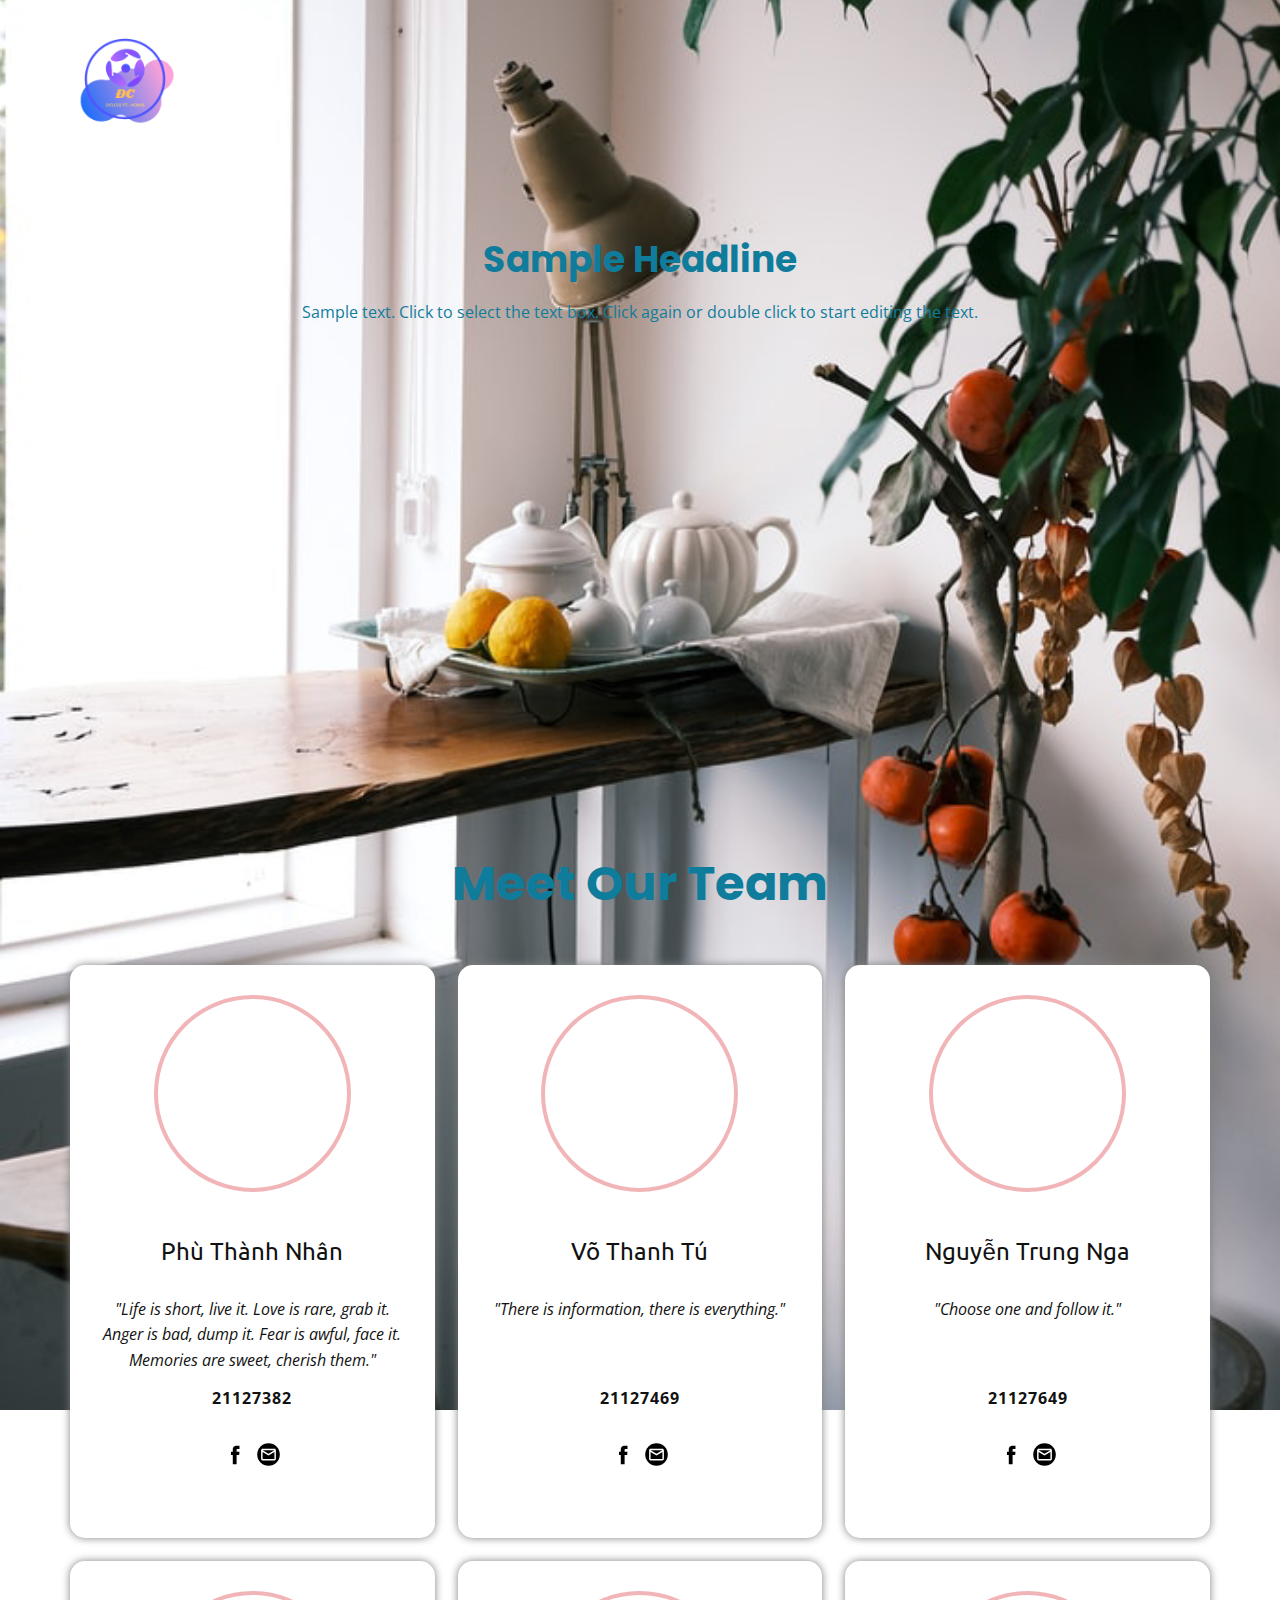
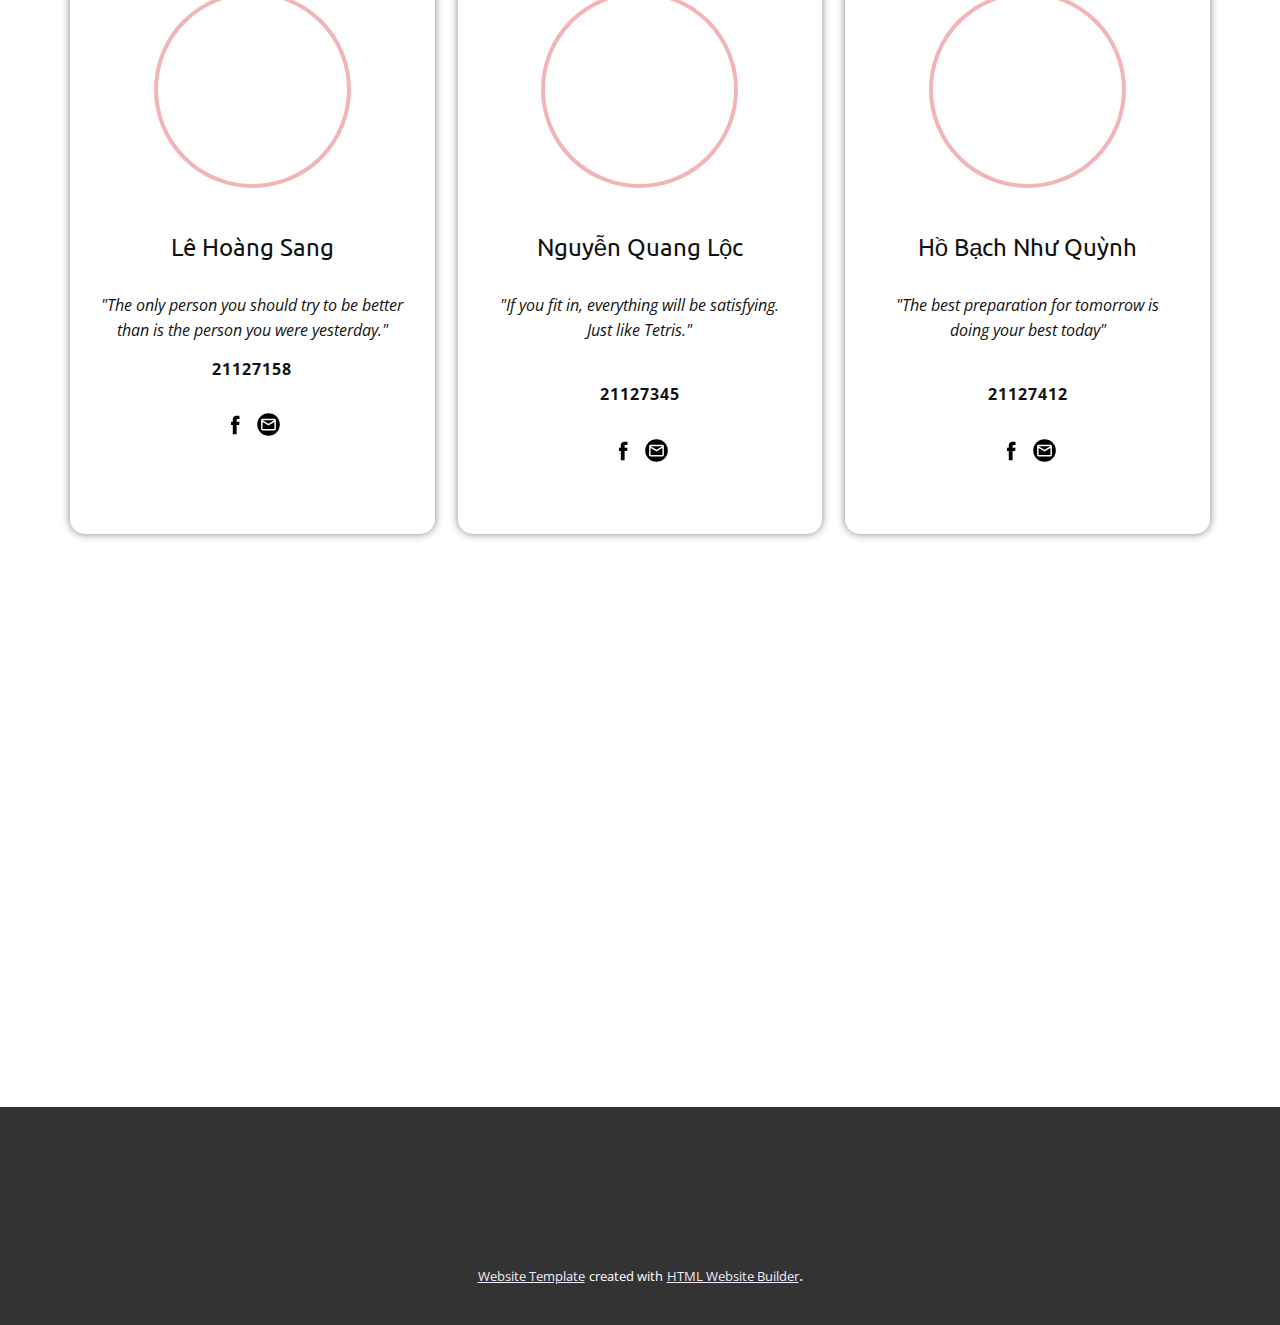
==== commit 9d4539c6: "Update information and theme" ====
--- a/index.html
+++ b/index.html
@@ -51,7 +51,7 @@
     <meta property="og:type" content="website" />
   </head>
   <body
-    data-home-page="https://website1104960.nicepage.io/Page-2.html?version=c78a66c2-1d1e-4051-b5b2-8d5ba54117ca"
+    data-home-page="https://website1104960.nicepage.io/Page-2.html?version=b1329b29-022c-4476-9c59-0e64f870b854"
     data-home-page-title="Page 2"
     class="u-body u-image"
     style="
@@ -94,7 +94,8 @@
                 height: 100%;
               "
               class="embed-responsive-item"
-              src="https://www.youtube.com/embed/L-hm3S1aSnI?mute=0&amp;showinfo=0&amp;controls=0&amp;start=0"
+              src="https://www.youtube.com/embed/kSV8gBXPgr0
+"
               frameborder="0"
               allowfullscreen=""
             ></iframe>
@@ -751,27 +752,28 @@
                     u-image-6
                   "
                   alt=""
-                  data-image-width="626"
-                  data-image-height="417"
+                  data-image-width="1920"
+                  data-image-height="2560"
                 ></div>
                 <h4
                   class="
                     u-custom-font u-font-ubuntu u-text u-text-default u-text-17
                   "
                 >
-                  Roxie Swanson
+                  Hồ Bạch Như Quỳnh
                 </h4>
                 <p class="u-text u-text-body-color u-text-18">
-                  Lorem ipsum dolor sit amet, consectetur adipiscing elit, sed
-                  do eiusmod tempor incididunt ut labore et dolore
+                  "The best preparation for tomorrow is doing your best
+                  today"<br />
+                  <br />
                 </p>
-                <p class="u-text u-text-default u-text-19">Web Designer</p>
+                <p class="u-text u-text-default u-text-19">21127412</p>
                 <div class="u-social-icons u-spacing-10 u-social-icons-6">
                   <a
                     class="u-social-url"
                     title="facebook"
                     target="_blank"
-                    href="https://facebook.com/name"
+                    href="https://www.facebook.com/hobach.nhuquynh.3"
                     ><span
                       class="
                         u-icon
@@ -806,7 +808,7 @@
                     target="_blank"
                     data-type="Email"
                     title="Email"
-                    href=""
+                    href="mailto:21127412@student.hcmus.edu.vn"
                     ><span
                       class="
                         u-icon
--- a/Page-2.css
+++ b/Page-2.css
@@ -99,14 +99,14 @@
 
 .u-section-2 .u-text-3 {
   font-style: italic;
-  margin: 32px 0 0;
+  margin: 31px 0 0;
 }
 
 .u-section-2 .u-text-4 {
   font-size: 1rem;
   font-weight: 700;
   letter-spacing: 1px;
-  margin: 12px auto 0;
+  margin: 13px auto 0;
 }
 
 .u-section-2 .u-social-icons-1 {
@@ -153,14 +153,14 @@
 
 .u-section-2 .u-text-6 {
   font-style: italic;
-  margin: 32px 0 0;
+  margin: 31px 0 0;
 }
 
 .u-section-2 .u-text-7 {
   font-size: 1rem;
   font-weight: 700;
   letter-spacing: 1px;
-  margin: 12px auto 0;
+  margin: 13px auto 0;
 }
 
 .u-section-2 .u-social-icons-2 {
@@ -201,14 +201,14 @@
 
 .u-section-2 .u-text-9 {
   font-style: italic;
-  margin: 32px 0 0;
+  margin: 31px 0 0;
 }
 
 .u-section-2 .u-text-10 {
   font-size: 1rem;
   font-weight: 700;
   letter-spacing: 1px;
-  margin: 12px auto 0;
+  margin: 13px auto 0;
 }
 
 .u-section-2 .u-social-icons-3 {
@@ -255,14 +255,14 @@
 
 .u-section-2 .u-text-12 {
   font-style: italic;
-  margin: 32px 0 0;
+  margin: 31px 0 0;
 }
 
 .u-section-2 .u-text-13 {
   font-size: 1rem;
   font-weight: 700;
   letter-spacing: 1px;
-  margin: 12px auto 0;
+  margin: 13px auto 0;
 }
 
 .u-section-2 .u-social-icons-4 {
@@ -309,14 +309,14 @@
 
 .u-section-2 .u-text-15 {
   font-style: italic;
-  margin: 32px 0 0;
+  margin: 31px 0 0;
 }
 
 .u-section-2 .u-text-16 {
   font-size: 1rem;
   font-weight: 700;
   letter-spacing: 1px;
-  margin: 12px auto 0;
+  margin: 13px auto 0;
 }
 
 .u-section-2 .u-social-icons-5 {
@@ -348,7 +348,7 @@
 .u-section-2 .u-image-6 {
   width: 197px;
   height: 197px;
-  background-image: url("images/fsr.jpg");
+  background-image: url("https://cdn.discordapp.com/attachments/898038608420831272/919232897171468368/HBNQ.jpg");
   background-position: 50% 50%;
   margin: 0 auto;
 }
@@ -363,14 +363,14 @@
 
 .u-section-2 .u-text-18 {
   font-style: italic;
-  margin: 32px 0 0;
+  margin: 31px 0 0;
 }
 
 .u-section-2 .u-text-19 {
   font-size: 1rem;
   font-weight: 700;
   letter-spacing: 1px;
-  margin: 12px auto 0;
+  margin: 13px auto 0;
 }
 
 .u-section-2 .u-social-icons-6 {
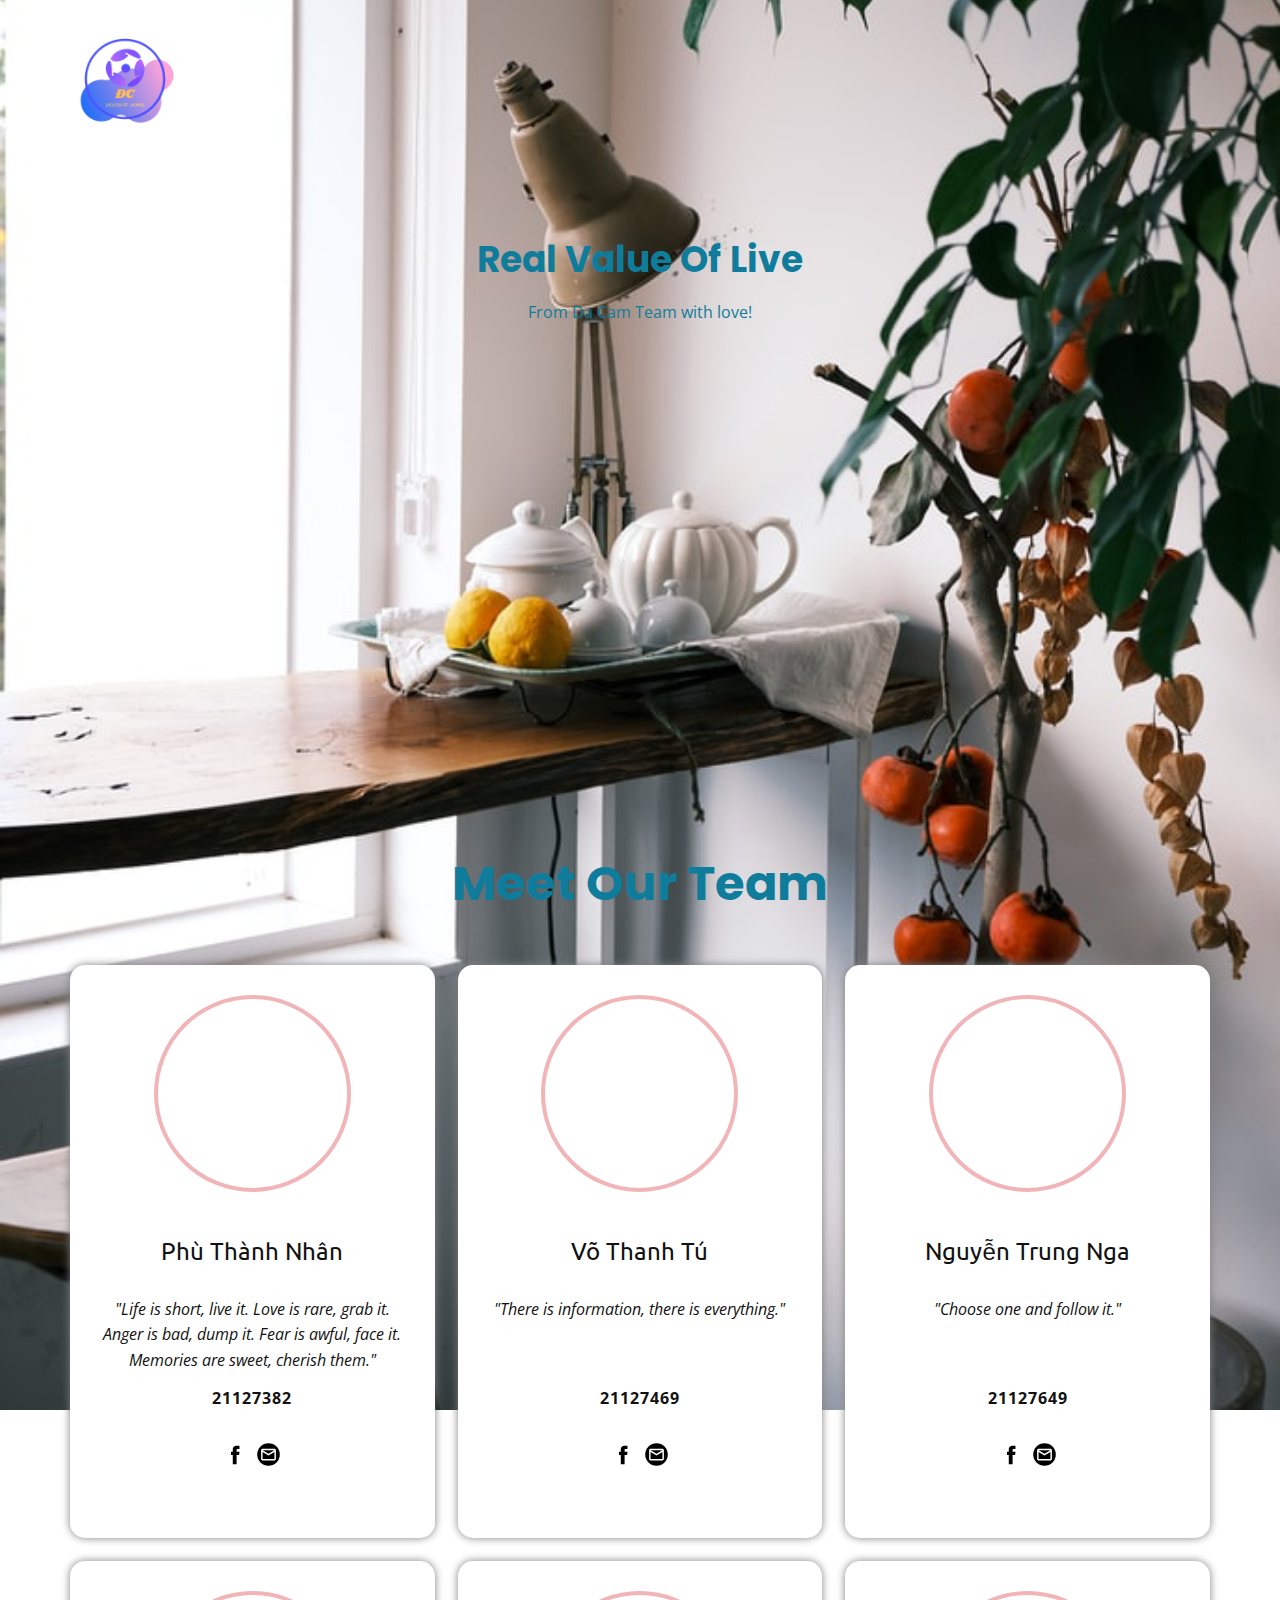
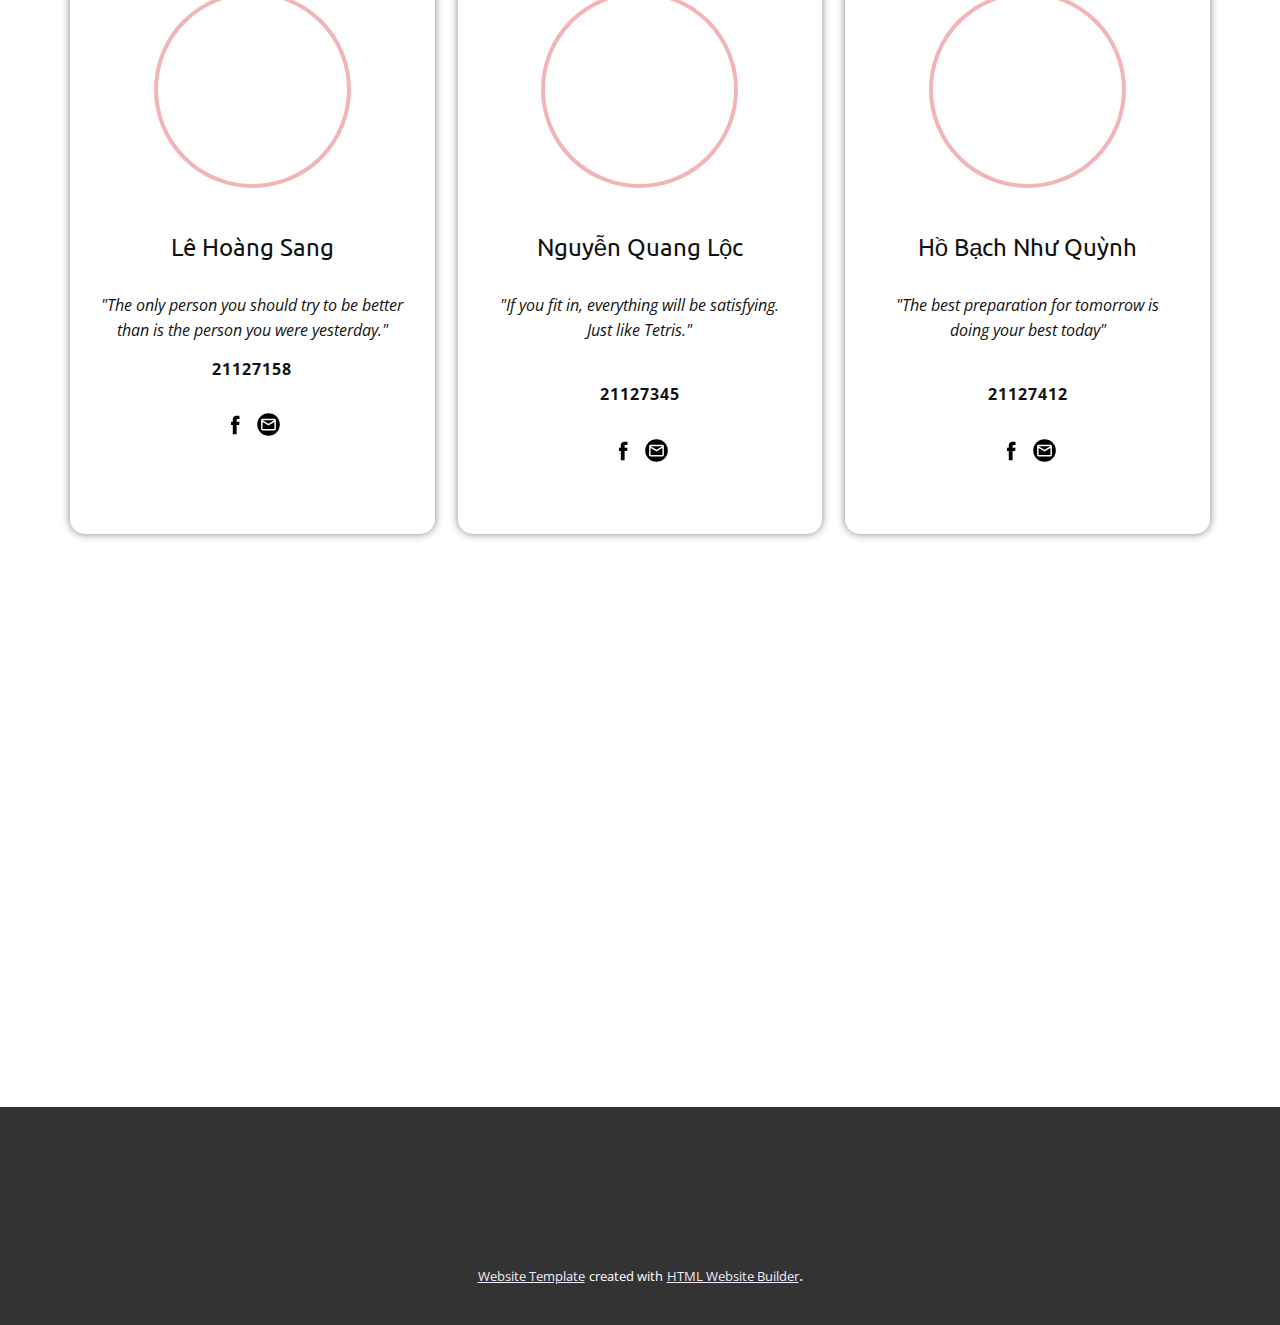
==== commit fcaef601: "Update" ====
--- a/index.html
+++ b/index.html
@@ -13,7 +13,7 @@
     />
 
     <link rel="stylesheet" href="nicepage.css" media="screen" />
-    <link rel="stylesheet" href="Page-2.css" media="screen" />
+    <link rel="stylesheet" href="DaCamTeam.css" media="screen" />
     <script
       class="u-script"
       type="text/javascript"
@@ -47,12 +47,12 @@
       }
     </script>
     <meta name="theme-color" content="#803bec" />
-    <meta property="og:title" content="Page 2" />
+    <meta property="og:title" content="DaCamTeam" />
     <meta property="og:type" content="website" />
   </head>
   <body
-    data-home-page="https://website1104960.nicepage.io/Page-2.html?version=b1329b29-022c-4476-9c59-0e64f870b854"
-    data-home-page-title="Page 2"
+    data-home-page="https://website1104960.nicepage.io/DaCamTeam.html?version=b1329b29-022c-4476-9c59-0e64f870b854"
+    data-home-page-title="DaCamTeam"
     class="u-body u-image"
     style="
       background-position: 50% 50%;
@@ -77,11 +77,10 @@
     <section class="u-align-center u-clearfix u-section-1" id="sec-6c9a">
       <div class="u-clearfix u-sheet u-valign-middle u-sheet-1">
         <h2 class="u-text u-text-custom-color-2 u-text-default u-text-1">
-          Sample Headline
+          Real Value Of Live
         </h2>
         <p class="u-text u-text-custom-color-2 u-text-2">
-          Sample text. Click to select the text box. Click again or double click
-          to start editing the text.
+          From Da Cam Team with love!
         </p>
         <div class="u-video u-video-1">
           <div class="embed-responsive embed-responsive-1">
@@ -94,7 +93,7 @@
                 height: 100%;
               "
               class="embed-responsive-item"
-              src="https://www.youtube.com/embed/kSV8gBXPgr0
+              src="https://www.youtube.com/embed/DpaewA1NizA
 "
               frameborder="0"
               allowfullscreen=""
--- a/DaCamTeam.css
+++ b/DaCamTeam.css
@@ -0,0 +1,649 @@
+.u-section-1 .u-sheet-1 {
+  min-height: 639px;
+}
+
+.u-section-1 .u-text-1 {
+  margin: 60px auto 0;
+}
+
+.u-section-1 .u-text-2 {
+  width: 680px;
+  margin: 20px auto 0;
+}
+
+.u-section-1 .u-video-1 {
+  height: 360px;
+  width: 640px;
+  margin: 30px auto 60px;
+}
+
+.u-section-1 .embed-responsive-1 {
+  position: absolute;
+  width: 100%;
+  left: 0;
+  height: 100%;
+  top: 0;
+}
+
+@media (max-width: 767px) {
+  .u-section-1 .u-sheet-1 {
+    min-height: 583px;
+  }
+
+  .u-section-1 .u-text-2 {
+    width: 540px;
+  }
+
+  .u-section-1 .u-video-1 {
+    height: 304px;
+    width: 540px;
+  }
+}
+
+@media (max-width: 575px) {
+  .u-section-1 .u-sheet-1 {
+    min-height: 470px;
+  }
+
+  .u-section-1 .u-text-2 {
+    width: 340px;
+  }
+
+  .u-section-1 .u-video-1 {
+    height: 191px;
+    width: 340px;
+  }
+}.u-section-2 .u-sheet-1 {
+  min-height: 1410px;
+}
+
+.u-section-2 .u-text-1 {
+  margin: 61px auto 0;
+}
+
+.u-section-2 .u-list-1 {
+  grid-template-rows: repeat(3, auto);
+  margin-top: 54px;
+  margin-bottom: 60px;
+}
+
+.u-section-2 .u-repeater-1 {
+  grid-template-columns: repeat(3, calc(33.3333% - 15.3333px));
+  min-height: 1169px;
+  grid-gap: 23px;
+}
+
+.u-section-2 .u-list-item-1 {
+  box-shadow: 0 0 8px 0 rgba(128,128,128,1);
+}
+
+.u-section-2 .u-container-layout-1 {
+  padding: 30px;
+}
+
+.u-section-2 .u-image-1 {
+  width: 197px;
+  height: 197px;
+  background-image: url("https://dcteam.site/wp-content/uploads/2021/11/PTN.png");
+  background-position: 50% 50%;
+  margin: 0 auto;
+}
+
+.u-section-2 .u-text-2 {
+  letter-spacing: normal;
+  text-transform: none;
+  font-size: 1.5rem;
+  font-weight: 400;
+  margin: 45px auto 0;
+}
+
+.u-section-2 .u-text-3 {
+  font-style: italic;
+  margin: 31px 0 0;
+}
+
+.u-section-2 .u-text-4 {
+  font-size: 1rem;
+  font-weight: 700;
+  letter-spacing: 1px;
+  margin: 13px auto 0;
+}
+
+.u-section-2 .u-social-icons-1 {
+  height: 23px;
+  min-height: 16px;
+  width: 56px;
+  min-width: 42px;
+  background-image: none;
+  margin: 31px auto 0;
+}
+
+.u-section-2 .u-icon-1 {
+  background-image: none;
+}
+
+.u-section-2 .u-icon-2 {
+  height: 100%;
+  background-image: none;
+}
+
+.u-section-2 .u-list-item-2 {
+  box-shadow: 0 0 8px 0 rgba(128,128,128,1);
+}
+
+.u-section-2 .u-container-layout-2 {
+  padding: 30px;
+}
+
+.u-section-2 .u-image-2 {
+  width: 197px;
+  height: 197px;
+  background-image: url("https://dcteam.site/wp-content/uploads/2021/11/VTT.jpeg");
+  background-position: 50% 50%;
+  margin: 0 auto;
+}
+
+.u-section-2 .u-text-5 {
+  font-size: 1.5rem;
+  letter-spacing: normal;
+  text-transform: none;
+  font-weight: 400;
+  margin: 45px auto 0;
+}
+
+.u-section-2 .u-text-6 {
+  font-style: italic;
+  margin: 31px 0 0;
+}
+
+.u-section-2 .u-text-7 {
+  font-size: 1rem;
+  font-weight: 700;
+  letter-spacing: 1px;
+  margin: 13px auto 0;
+}
+
+.u-section-2 .u-social-icons-2 {
+  height: 23px;
+  min-height: 16px;
+  width: 56px;
+  min-width: 42px;
+  margin: 31px auto 0;
+}
+
+.u-section-2 .u-icon-4 {
+  height: 100%;
+}
+
+.u-section-2 .u-list-item-3 {
+  box-shadow: 0 0 8px 0 rgba(128,128,128,1);
+}
+
+.u-section-2 .u-container-layout-3 {
+  padding: 30px;
+}
+
+.u-section-2 .u-image-3 {
+  width: 197px;
+  height: 197px;
+  background-image: url("https://dcteam.site/wp-content/uploads/2021/11/NTT.webp");
+  background-position: 50% 50%;
+  margin: 0 auto;
+}
+
+.u-section-2 .u-text-8 {
+  font-size: 1.5rem;
+  letter-spacing: normal;
+  text-transform: none;
+  font-weight: 400;
+  margin: 45px auto 0;
+}
+
+.u-section-2 .u-text-9 {
+  font-style: italic;
+  margin: 31px 0 0;
+}
+
+.u-section-2 .u-text-10 {
+  font-size: 1rem;
+  font-weight: 700;
+  letter-spacing: 1px;
+  margin: 13px auto 0;
+}
+
+.u-section-2 .u-social-icons-3 {
+  height: 23px;
+  min-height: 16px;
+  width: 56px;
+  min-width: 42px;
+  background-image: none;
+  margin: 31px auto 0;
+}
+
+.u-section-2 .u-icon-5 {
+  background-image: none;
+}
+
+.u-section-2 .u-icon-6 {
+  height: 100%;
+  background-image: none;
+}
+
+.u-section-2 .u-list-item-4 {
+  box-shadow: 0 0 8px 0 rgba(128,128,128,1);
+}
+
+.u-section-2 .u-container-layout-4 {
+  padding: 30px;
+}
+
+.u-section-2 .u-image-4 {
+  width: 197px;
+  height: 197px;
+  background-image: url("https://dcteam.site/wp-content/uploads/2021/11/JAY06304.png");
+  background-position: 50% 50%;
+  margin: 0 auto;
+}
+
+.u-section-2 .u-text-11 {
+  font-size: 1.5rem;
+  letter-spacing: normal;
+  text-transform: none;
+  font-weight: 400;
+  margin: 45px auto 0;
+}
+
+.u-section-2 .u-text-12 {
+  font-style: italic;
+  margin: 31px 0 0;
+}
+
+.u-section-2 .u-text-13 {
+  font-size: 1rem;
+  font-weight: 700;
+  letter-spacing: 1px;
+  margin: 13px auto 0;
+}
+
+.u-section-2 .u-social-icons-4 {
+  height: 23px;
+  min-height: 16px;
+  width: 56px;
+  min-width: 42px;
+  background-image: none;
+  margin: 31px auto 0;
+}
+
+.u-section-2 .u-icon-7 {
+  background-image: none;
+}
+
+.u-section-2 .u-icon-8 {
+  height: 100%;
+  background-image: none;
+}
+
+.u-section-2 .u-list-item-5 {
+  box-shadow: 0 0 8px 0 rgba(128,128,128,1);
+}
+
+.u-section-2 .u-container-layout-5 {
+  padding: 30px;
+}
+
+.u-section-2 .u-image-5 {
+  width: 197px;
+  height: 197px;
+  background-image: url("https://dcteam.site/wp-content/uploads/2021/11/NQL.jpeg");
+  background-position: 50% 50%;
+  margin: 0 auto;
+}
+
+.u-section-2 .u-text-14 {
+  font-size: 1.5rem;
+  letter-spacing: normal;
+  text-transform: none;
+  font-weight: 400;
+  margin: 45px auto 0;
+}
+
+.u-section-2 .u-text-15 {
+  font-style: italic;
+  margin: 31px 0 0;
+}
+
+.u-section-2 .u-text-16 {
+  font-size: 1rem;
+  font-weight: 700;
+  letter-spacing: 1px;
+  margin: 13px auto 0;
+}
+
+.u-section-2 .u-social-icons-5 {
+  height: 23px;
+  min-height: 16px;
+  width: 56px;
+  min-width: 42px;
+  background-image: none;
+  margin: 31px auto 0;
+}
+
+.u-section-2 .u-icon-9 {
+  background-image: none;
+}
+
+.u-section-2 .u-icon-10 {
+  height: 100%;
+  background-image: none;
+}
+
+.u-section-2 .u-list-item-6 {
+  box-shadow: 0 0 8px 0 rgba(128,128,128,1);
+}
+
+.u-section-2 .u-container-layout-6 {
+  padding: 30px;
+}
+
+.u-section-2 .u-image-6 {
+  width: 197px;
+  height: 197px;
+  background-image: url("https://cdn.discordapp.com/attachments/898038608420831272/919232897171468368/HBNQ.jpg");
+  background-position: 50% 50%;
+  margin: 0 auto;
+}
+
+.u-section-2 .u-text-17 {
+  font-size: 1.5rem;
+  letter-spacing: normal;
+  text-transform: none;
+  font-weight: 400;
+  margin: 45px auto 0;
+}
+
+.u-section-2 .u-text-18 {
+  font-style: italic;
+  margin: 31px 0 0;
+}
+
+.u-section-2 .u-text-19 {
+  font-size: 1rem;
+  font-weight: 700;
+  letter-spacing: 1px;
+  margin: 13px auto 0;
+}
+
+.u-section-2 .u-social-icons-6 {
+  height: 23px;
+  min-height: 16px;
+  width: 56px;
+  min-width: 42px;
+  background-image: none;
+  margin: 31px auto 0;
+}
+
+.u-section-2 .u-icon-11 {
+  background-image: none;
+}
+
+.u-section-2 .u-icon-12 {
+  height: 100%;
+  background-image: none;
+}
+
+@media (max-width: 1199px) {
+  .u-section-2 .u-sheet-1 {
+    min-height: 904px;
+  }
+
+  .u-section-2 .u-text-1 {
+    font-weight: 700;
+  }
+
+  .u-section-2 .u-repeater-1 {
+    min-height: 964px;
+  }
+
+  .u-section-2 .u-container-layout-1 {
+    padding-left: 20px;
+    padding-right: 20px;
+  }
+
+  .u-section-2 .u-image-1 {
+    width: 153px;
+    height: 153px;
+  }
+
+  .u-section-2 .u-text-2 {
+    font-size: 1.25rem;
+  }
+
+  .u-section-2 .u-text-3 {
+    width: auto;
+  }
+
+  .u-section-2 .u-container-layout-2 {
+    padding-left: 20px;
+    padding-right: 20px;
+  }
+
+  .u-section-2 .u-image-2 {
+    width: 153px;
+    height: 153px;
+  }
+
+  .u-section-2 .u-text-5 {
+    font-size: 1.25rem;
+  }
+
+  .u-section-2 .u-text-6 {
+    width: auto;
+  }
+
+  .u-section-2 .u-container-layout-3 {
+    padding-left: 20px;
+    padding-right: 20px;
+  }
+
+  .u-section-2 .u-image-3 {
+    width: 153px;
+    height: 153px;
+  }
+
+  .u-section-2 .u-text-8 {
+    font-size: 1.25rem;
+  }
+
+  .u-section-2 .u-text-9 {
+    width: auto;
+  }
+
+  .u-section-2 .u-container-layout-4 {
+    padding-left: 20px;
+    padding-right: 20px;
+  }
+
+  .u-section-2 .u-image-4 {
+    width: 153px;
+    height: 153px;
+  }
+
+  .u-section-2 .u-text-11 {
+    font-size: 1.25rem;
+  }
+
+  .u-section-2 .u-text-12 {
+    width: auto;
+  }
+
+  .u-section-2 .u-container-layout-5 {
+    padding-left: 20px;
+    padding-right: 20px;
+  }
+
+  .u-section-2 .u-image-5 {
+    width: 153px;
+    height: 153px;
+  }
+
+  .u-section-2 .u-text-14 {
+    font-size: 1.25rem;
+  }
+
+  .u-section-2 .u-text-15 {
+    width: auto;
+  }
+
+  .u-section-2 .u-container-layout-6 {
+    padding-left: 20px;
+    padding-right: 20px;
+  }
+
+  .u-section-2 .u-image-6 {
+    width: 153px;
+    height: 153px;
+  }
+
+  .u-section-2 .u-text-17 {
+    font-size: 1.25rem;
+  }
+
+  .u-section-2 .u-text-18 {
+    width: auto;
+  }
+}
+
+@media (max-width: 991px) {
+  .u-section-2 .u-sheet-1 {
+    min-height: 1534px;
+  }
+
+  .u-section-2 .u-repeater-1 {
+    grid-template-columns: repeat(2, calc(50% - 11.5px));
+    min-height: 1661px;
+  }
+
+  .u-section-2 .u-image-1 {
+    width: 197px;
+    height: 197px;
+  }
+
+  .u-section-2 .u-text-2 {
+    font-size: 1.5rem;
+  }
+
+  .u-section-2 .u-image-2 {
+    width: 197px;
+    height: 197px;
+  }
+
+  .u-section-2 .u-text-5 {
+    font-size: 1.5rem;
+  }
+
+  .u-section-2 .u-image-3 {
+    width: 197px;
+    height: 197px;
+  }
+
+  .u-section-2 .u-text-8 {
+    font-size: 1.5rem;
+  }
+
+  .u-section-2 .u-image-4 {
+    width: 197px;
+    height: 197px;
+  }
+
+  .u-section-2 .u-text-11 {
+    font-size: 1.5rem;
+  }
+
+  .u-section-2 .u-image-5 {
+    width: 197px;
+    height: 197px;
+  }
+
+  .u-section-2 .u-text-14 {
+    font-size: 1.5rem;
+  }
+
+  .u-section-2 .u-image-6 {
+    width: 197px;
+    height: 197px;
+  }
+
+  .u-section-2 .u-text-17 {
+    font-size: 1.5rem;
+  }
+}
+
+@media (max-width: 767px) {
+  .u-section-2 .u-container-layout-1 {
+    padding-left: 15px;
+    padding-right: 15px;
+  }
+
+  .u-section-2 .u-container-layout-2 {
+    padding-left: 15px;
+    padding-right: 15px;
+  }
+
+  .u-section-2 .u-container-layout-3 {
+    padding-left: 15px;
+    padding-right: 15px;
+  }
+
+  .u-section-2 .u-container-layout-4 {
+    padding-left: 15px;
+    padding-right: 15px;
+  }
+
+  .u-section-2 .u-container-layout-5 {
+    padding-left: 15px;
+    padding-right: 15px;
+  }
+
+  .u-section-2 .u-container-layout-6 {
+    padding-left: 15px;
+    padding-right: 15px;
+  }
+}
+
+@media (max-width: 575px) {
+  .u-section-2 .u-repeater-1 {
+    grid-template-columns: 100%;
+  }
+
+  .u-section-2 .u-container-layout-1 {
+    padding-left: 20px;
+    padding-right: 20px;
+  }
+
+  .u-section-2 .u-container-layout-2 {
+    padding-left: 20px;
+    padding-right: 20px;
+  }
+
+  .u-section-2 .u-container-layout-3 {
+    padding-left: 20px;
+    padding-right: 20px;
+  }
+
+  .u-section-2 .u-container-layout-4 {
+    padding-left: 20px;
+    padding-right: 20px;
+  }
+
+  .u-section-2 .u-container-layout-5 {
+    padding-left: 20px;
+    padding-right: 20px;
+  }
+
+  .u-section-2 .u-container-layout-6 {
+    padding-left: 20px;
+    padding-right: 20px;
+  }
+}.u-section-3 .u-sheet-1 {
+  min-height: 500px;
+}